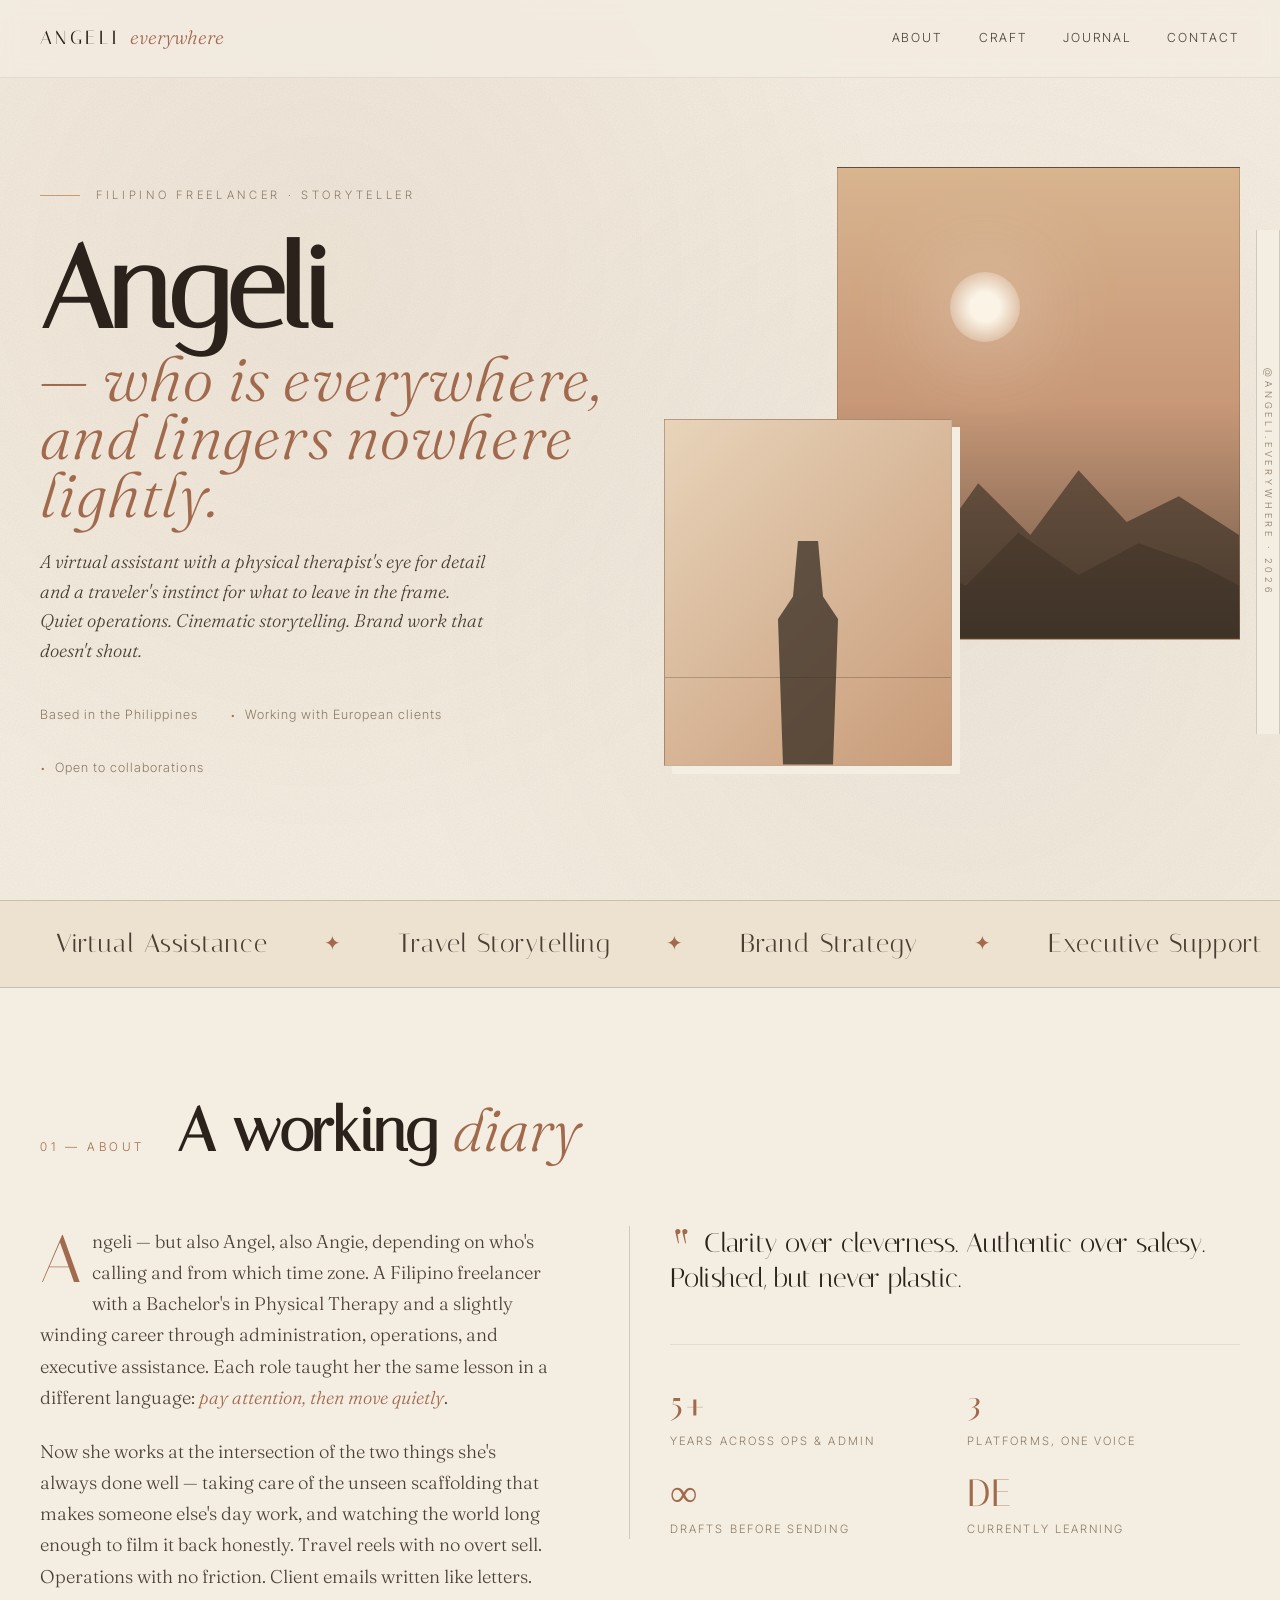
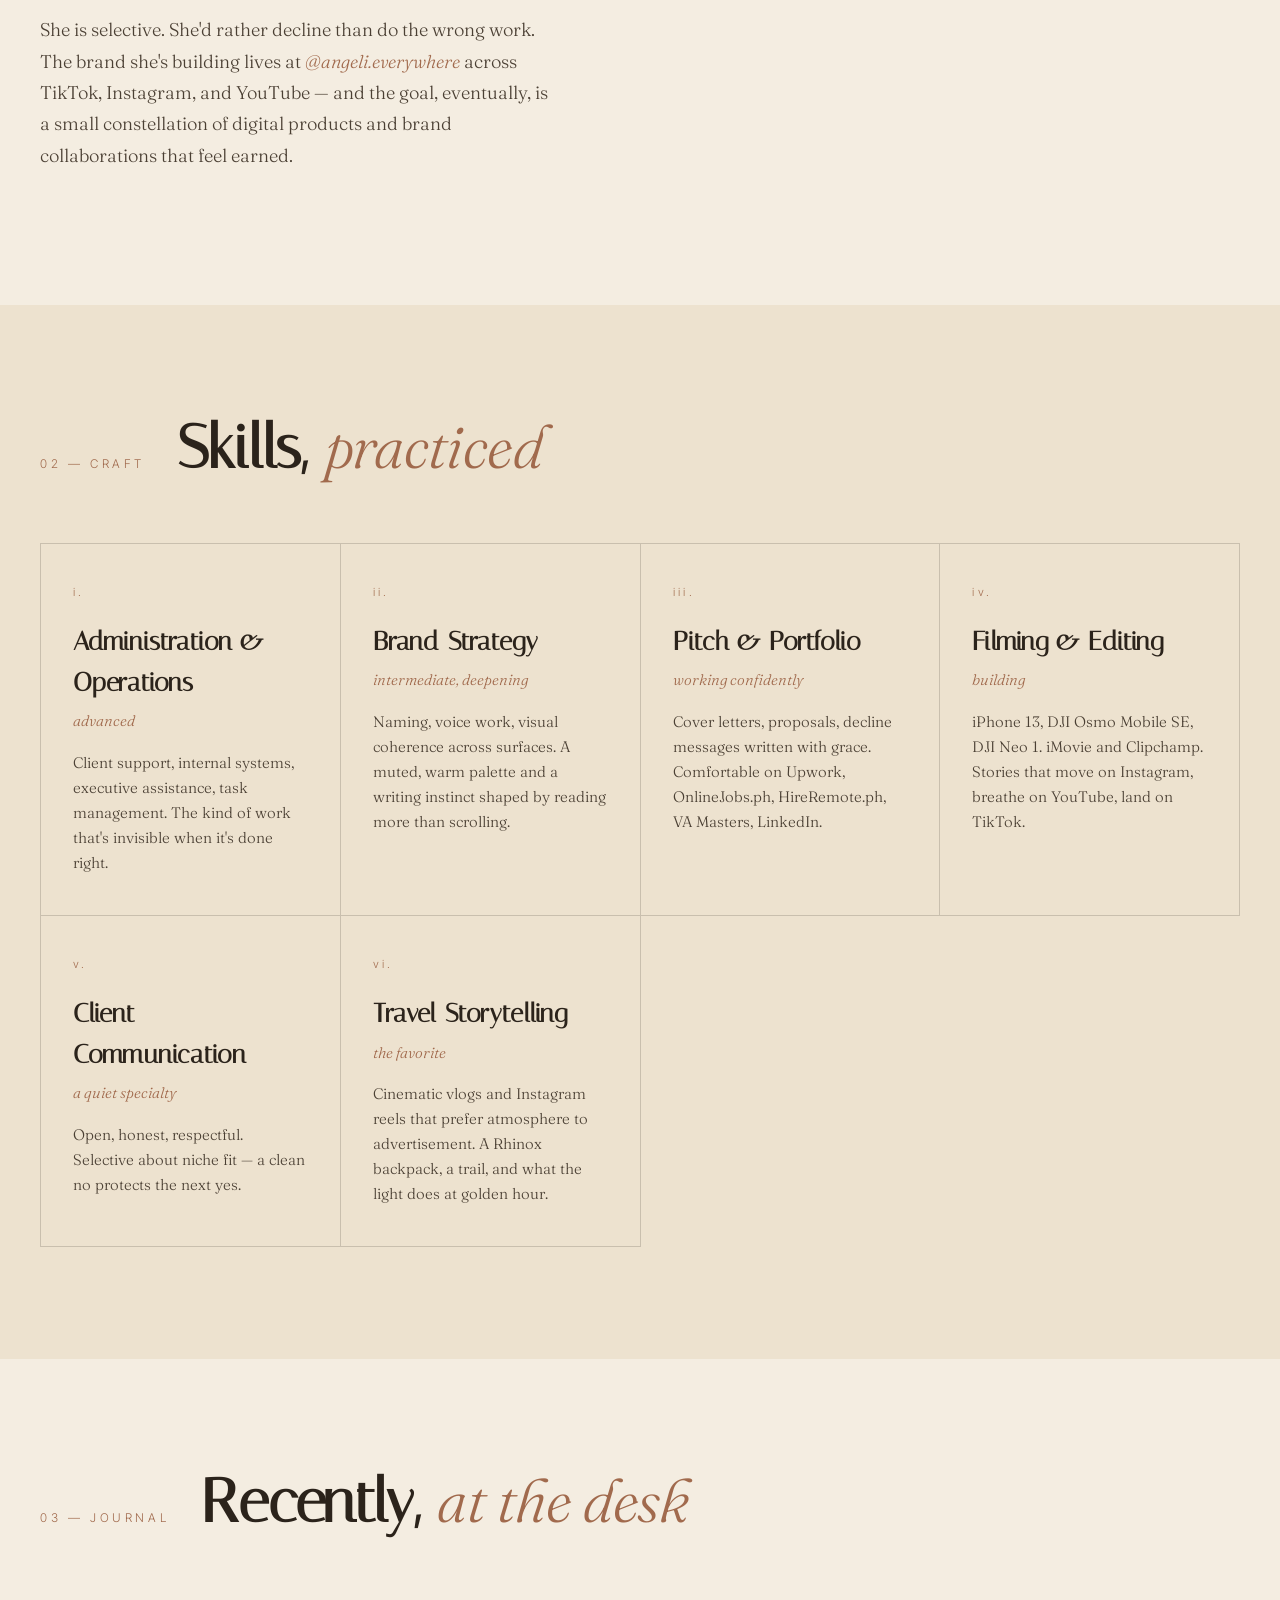
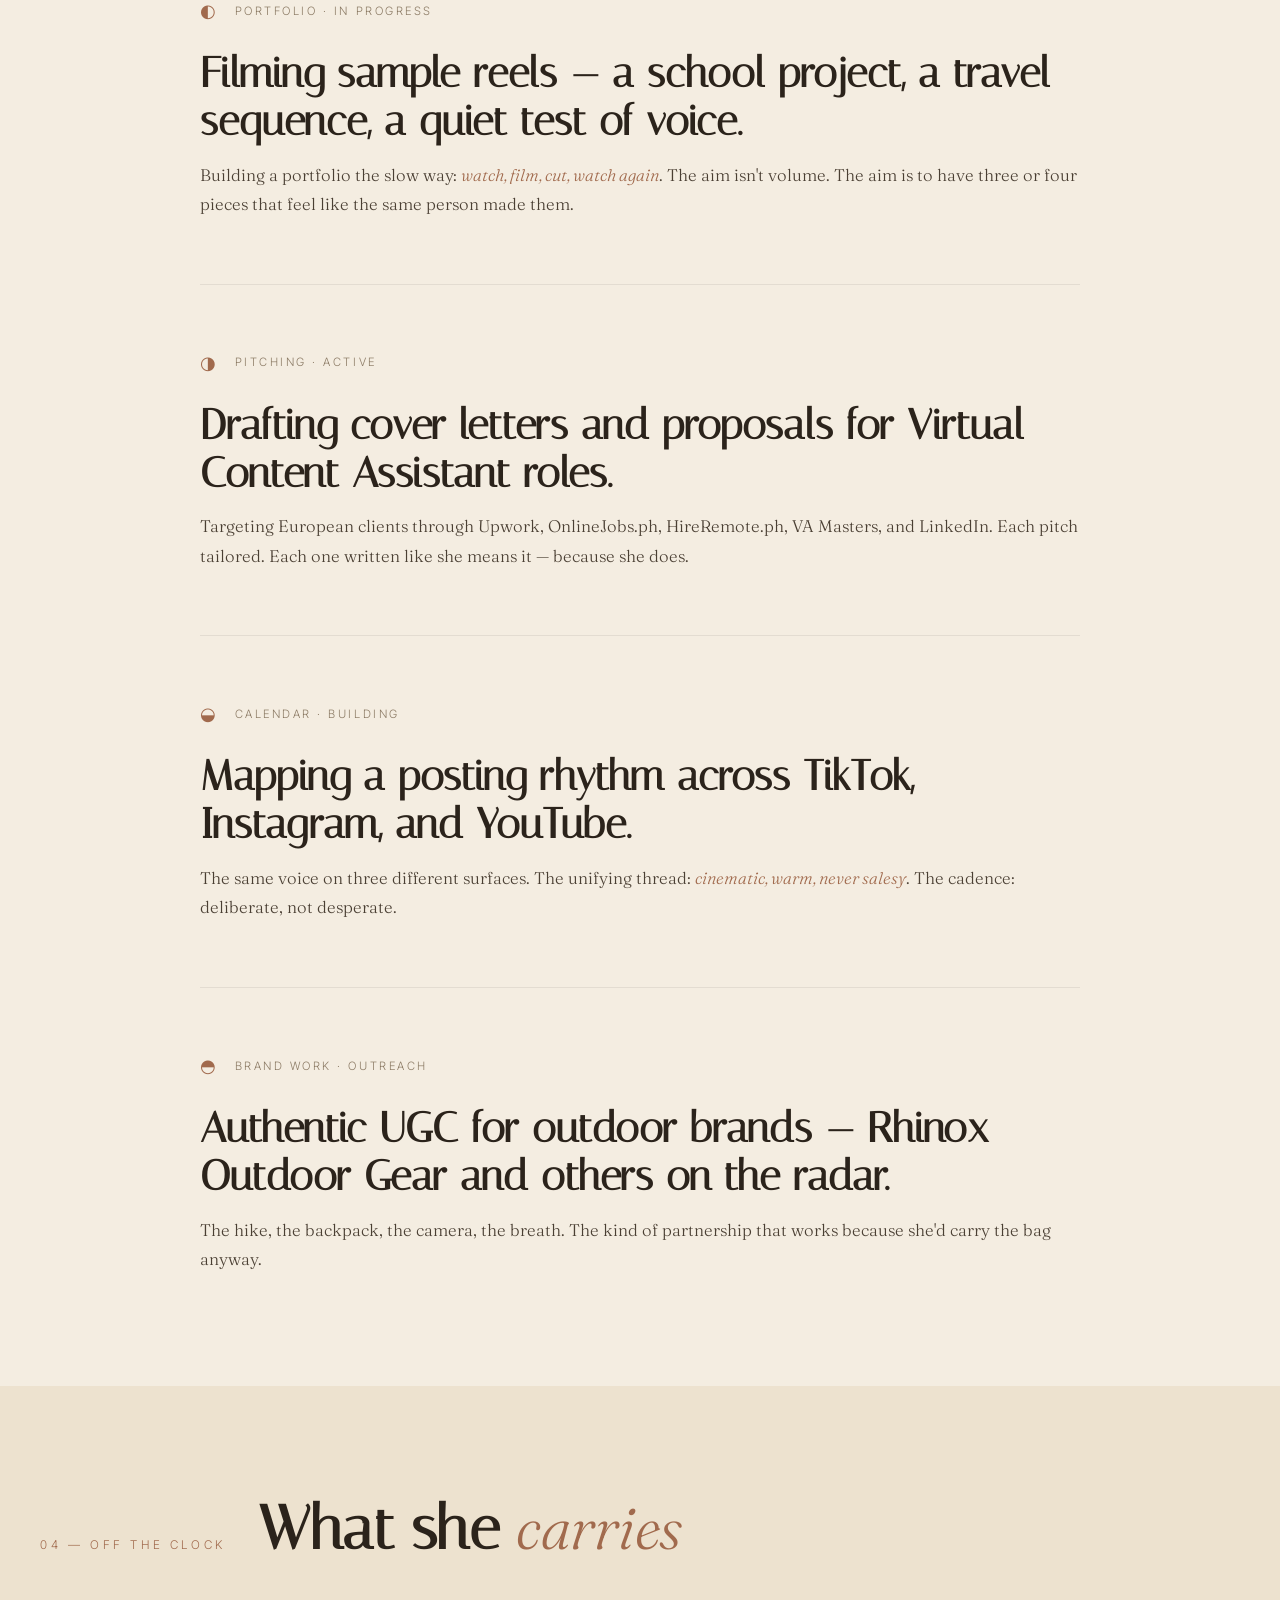
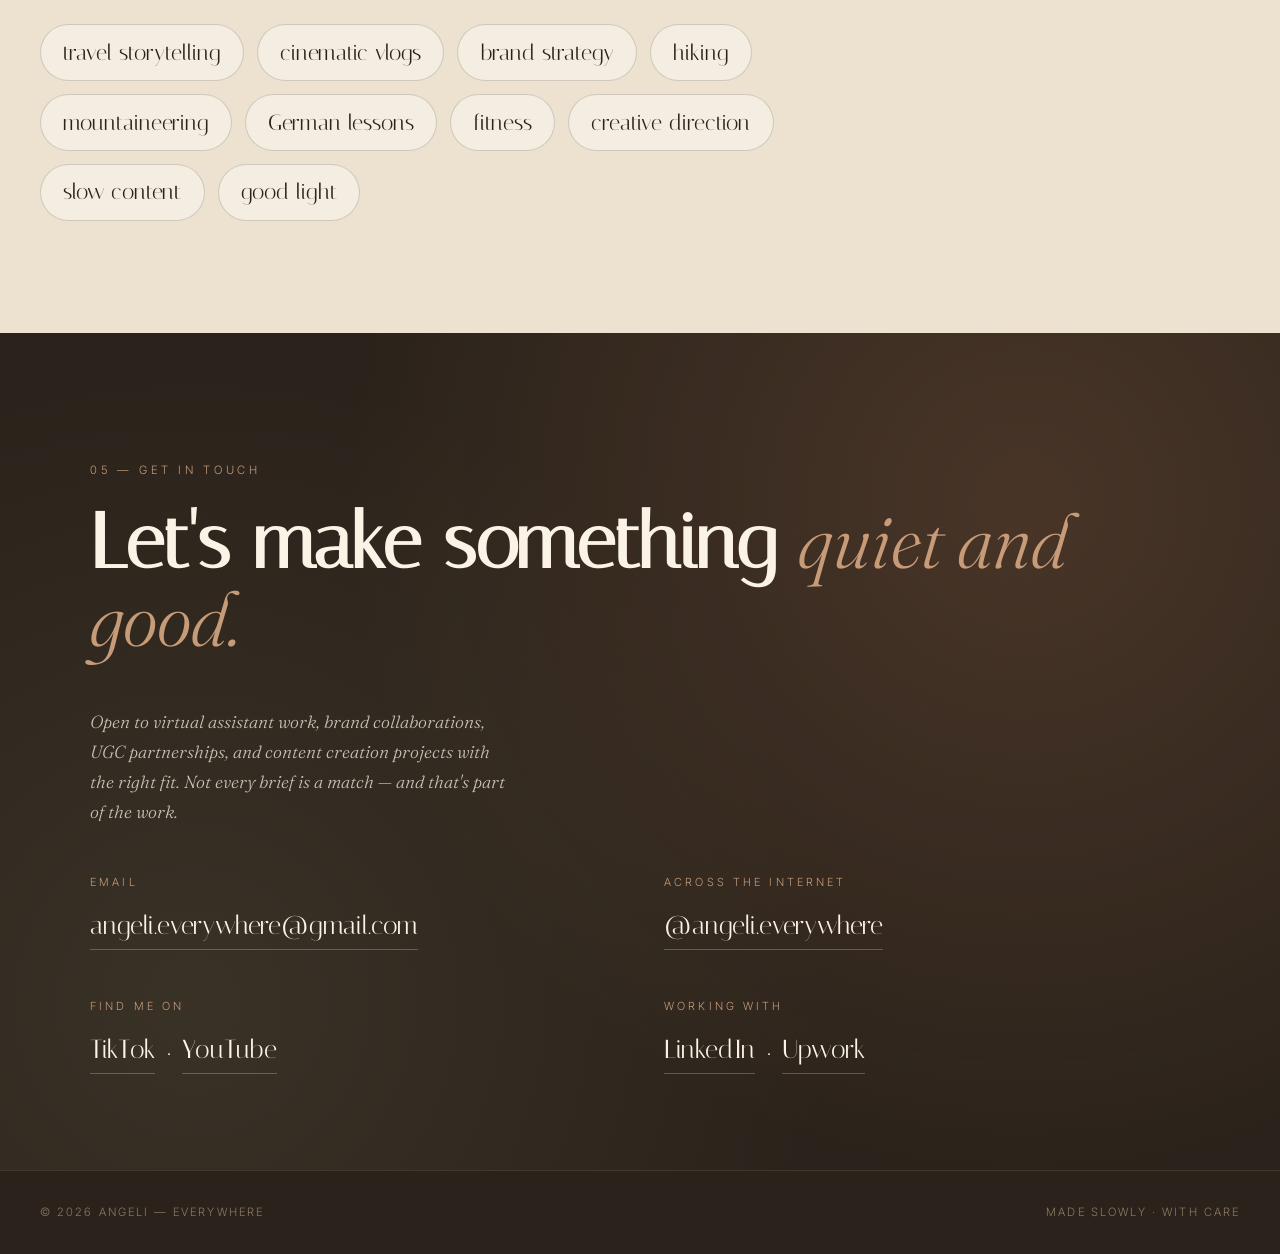
==== index.html @ 873335b6 "Initial site — angeli.everywhere" ====
<!DOCTYPE html>
<html lang="en">
<head>
<meta charset="UTF-8" />
<meta name="viewport" content="width=device-width, initial-scale=1.0" />
<title>Angeli — everywhere</title>
<meta name="description" content="Angeli (Angel / Angie) — Filipino freelancer, virtual assistant, and travel storyteller. Cinematic content, polished operations, quiet creative direction." />

<link rel="preconnect" href="https://fonts.googleapis.com">
<link rel="preconnect" href="https://fonts.gstatic.com" crossorigin>
<link href="https://fonts.googleapis.com/css2?family=Fraunces:ital,opsz,wght@0,9..144,300;0,9..144,400;0,9..144,500;0,9..144,600;1,9..144,300;1,9..144,400&family=Inter+Tight:wght@300;400;500&family=Italiana&display=swap" rel="stylesheet">

<style>
  :root {
    --paper: #f4ede1;
    --paper-warm: #ede2cf;
    --ink: #2b231b;
    --ink-soft: #4a3f33;
    --muted: #8b7a64;
    --clay: #c89b78;
    --terracotta: #a16a4d;
    --sage: #8a8568;
    --cream: #faf3e6;
    --line: rgba(43, 35, 27, 0.18);
    --line-soft: rgba(43, 35, 27, 0.08);

    --serif: 'Fraunces', 'Times New Roman', serif;
    --display: 'Italiana', 'Fraunces', serif;
    --sans: 'Inter Tight', -apple-system, sans-serif;
  }

  * { box-sizing: border-box; margin: 0; padding: 0; }
  html { scroll-behavior: smooth; }

  body {
    background: var(--paper);
    color: var(--ink);
    font-family: var(--serif);
    font-weight: 300;
    line-height: 1.6;
    overflow-x: hidden;
    -webkit-font-smoothing: antialiased;
  }

  body::before {
    content: "";
    position: fixed;
    inset: 0;
    pointer-events: none;
    z-index: 1;
    background-image:
      radial-gradient(circle at 25% 30%, rgba(161, 106, 77, 0.06) 0%, transparent 50%),
      radial-gradient(circle at 75% 70%, rgba(138, 133, 104, 0.05) 0%, transparent 50%);
  }

  body::after {
    content: "";
    position: fixed;
    inset: 0;
    pointer-events: none;
    z-index: 2;
    opacity: 0.35;
    background-image: url("data:image/svg+xml;utf8,<svg xmlns='http://www.w3.org/2000/svg' width='200' height='200'><filter id='n'><feTurbulence type='fractalNoise' baseFrequency='0.85' numOctaves='2' stitchTiles='stitch'/><feColorMatrix values='0 0 0 0 0.17 0 0 0 0 0.14 0 0 0 0 0.10 0 0 0 0.18 0'/></filter><rect width='100%' height='100%' filter='url(%23n)'/></svg>");
    mix-blend-mode: multiply;
  }

  /* ============ NAV ============ */
  nav {
    position: fixed;
    top: 0; left: 0; right: 0;
    padding: 1.4rem 2.5rem;
    display: flex;
    justify-content: space-between;
    align-items: center;
    z-index: 100;
    backdrop-filter: blur(8px);
    background: rgba(244, 237, 225, 0.7);
    border-bottom: 1px solid var(--line-soft);
  }

  .nav-mark {
    font-family: var(--display);
    font-size: 1.2rem;
    letter-spacing: 0.18em;
    text-transform: uppercase;
    color: var(--ink);
  }

  .nav-mark span { color: var(--terracotta); font-style: italic; font-family: var(--serif); text-transform: lowercase; letter-spacing: 0; }

  .nav-links {
    display: flex;
    gap: 2.2rem;
    list-style: none;
    font-family: var(--sans);
    font-size: 0.78rem;
    letter-spacing: 0.16em;
    text-transform: uppercase;
  }

  .nav-links a {
    color: var(--ink-soft);
    text-decoration: none;
    position: relative;
    transition: color 0.3s;
  }

  .nav-links a::after {
    content: "";
    position: absolute;
    left: 0; bottom: -4px;
    width: 0; height: 1px;
    background: var(--terracotta);
    transition: width 0.4s ease;
  }

  .nav-links a:hover { color: var(--terracotta); }
  .nav-links a:hover::after { width: 100%; }

  @media (max-width: 720px) {
    nav { padding: 1rem 1.25rem; }
    .nav-links { gap: 1.1rem; font-size: 0.65rem; }
  }

  /* ============ HERO ============ */
  .hero {
    min-height: 100vh;
    padding: 8rem 2.5rem 4rem;
    display: grid;
    grid-template-columns: 1fr 1fr;
    align-items: center;
    gap: 3rem;
    position: relative;
    z-index: 3;
  }

  .hero-eyebrow {
    font-family: var(--sans);
    font-size: 0.72rem;
    letter-spacing: 0.32em;
    text-transform: uppercase;
    color: var(--muted);
    margin-bottom: 2rem;
    display: flex;
    align-items: center;
    gap: 1rem;
  }

  .hero-eyebrow::before {
    content: "";
    width: 40px; height: 1px;
    background: var(--clay);
  }

  .hero-title {
    font-family: var(--display);
    font-size: clamp(3.5rem, 9vw, 7.5rem);
    line-height: 0.92;
    color: var(--ink);
    letter-spacing: -0.01em;
    margin-bottom: 1.5rem;
  }

  .hero-title em {
    font-family: var(--serif);
    font-style: italic;
    font-weight: 300;
    color: var(--terracotta);
    font-size: 0.55em;
    display: block;
    letter-spacing: 0.02em;
    margin-top: 0.4rem;
  }

  .hero-lead {
    font-family: var(--serif);
    font-size: 1.15rem;
    font-style: italic;
    font-weight: 300;
    color: var(--ink-soft);
    max-width: 38ch;
    line-height: 1.6;
    margin-bottom: 2.5rem;
  }

  .hero-meta {
    display: flex;
    gap: 2rem;
    flex-wrap: wrap;
    font-family: var(--sans);
    font-size: 0.8rem;
    letter-spacing: 0.08em;
    color: var(--muted);
  }

  .hero-meta div { display: flex; align-items: center; gap: 0.5rem; }
  .hero-meta div::before {
    content: "·";
    color: var(--terracotta);
    font-size: 1.4rem;
    line-height: 0;
  }
  .hero-meta div:first-child::before { display: none; }

  /* hero visual — composed frame */
  .hero-visual {
    position: relative;
    height: 70vh;
    min-height: 480px;
  }

  .frame {
    position: absolute;
    border: 1px solid var(--line);
    overflow: hidden;
  }

  .frame-1 {
    top: 0; right: 0;
    width: 70%; height: 75%;
    background:
      linear-gradient(180deg, #d8b48f 0%, #c89878 50%, #6b5544 100%);
  }

  .frame-1 .sun {
    position: absolute;
    top: 22%; left: 28%;
    width: 70px; height: 70px;
    border-radius: 50%;
    background: radial-gradient(circle, var(--cream) 30%, rgba(250,243,230,0.4) 70%, transparent 100%);
    box-shadow: 0 0 100px rgba(250, 243, 230, 0.7);
  }

  .frame-1 .ridge {
    position: absolute;
    bottom: 0; left: 0; right: 0;
    height: 55%;
    background: rgba(43, 35, 27, 0.55);
    clip-path: polygon(0 100%, 0 70%, 12% 55%, 22% 68%, 35% 40%, 48% 60%, 60% 35%, 72% 55%, 85% 45%, 100% 60%, 100% 100%);
  }

  .frame-1 .ridge-back {
    position: absolute;
    bottom: 0; left: 0; right: 0;
    height: 45%;
    background: rgba(43, 35, 27, 0.3);
    clip-path: polygon(0 100%, 0 80%, 18% 65%, 32% 75%, 45% 50%, 60% 70%, 75% 55%, 90% 65%, 100% 75%, 100% 100%);
  }

  .frame-2 {
    bottom: 5%; left: 0;
    width: 50%; height: 55%;
    background:
      linear-gradient(135deg, #e8d4ba 0%, #c89b78 100%);
    box-shadow: 8px 8px 0 var(--paper);
    z-index: 2;
  }

  .frame-2 .figure {
    position: absolute;
    bottom: 0; left: 50%;
    transform: translateX(-50%);
    width: 35%; height: 65%;
    background: rgba(43, 35, 27, 0.7);
    clip-path: polygon(40% 0, 60% 0, 65% 25%, 80% 35%, 75% 100%, 25% 100%, 20% 35%, 35% 25%);
  }

  .frame-2 .horizon {
    position: absolute;
    bottom: 25%; left: 0; right: 0;
    height: 1px;
    background: rgba(43, 35, 27, 0.25);
  }

  .film-strip {
    position: absolute;
    right: -40px;
    top: 10%;
    bottom: 10%;
    width: 24px;
    border-left: 1px solid var(--line);
    border-right: 1px solid var(--line);
    background:
      var(--paper),
      repeating-linear-gradient(
        0deg,
        transparent 0,
        transparent 8px,
        var(--line) 8px,
        var(--line) 9px
      );
    background-color: var(--paper);
    writing-mode: vertical-rl;
    font-family: var(--sans);
    font-size: 0.6rem;
    letter-spacing: 0.4em;
    text-transform: uppercase;
    color: var(--muted);
    padding: 0.5rem 0;
    text-align: center;
    z-index: 3;
    display: flex;
    align-items: center;
    justify-content: center;
  }

  @media (max-width: 900px) {
    .hero { grid-template-columns: 1fr; padding: 6rem 1.25rem 3rem; }
    .hero-visual { height: 50vh; min-height: 360px; margin-top: 2rem; }
    .film-strip { display: none; }
  }

  /* ============ MARQUEE ============ */
  .marquee {
    border-top: 1px solid var(--line);
    border-bottom: 1px solid var(--line);
    padding: 1.4rem 0;
    overflow: hidden;
    background: var(--paper-warm);
    position: relative;
    z-index: 3;
  }

  .marquee-track {
    display: flex;
    gap: 3.5rem;
    white-space: nowrap;
    animation: scroll 50s linear infinite;
    font-family: var(--display);
    font-size: 1.6rem;
    letter-spacing: 0.04em;
    color: var(--ink-soft);
    padding-left: 3.5rem;
  }

  .marquee-track span { display: flex; align-items: center; gap: 3.5rem; }
  .marquee-track span::after {
    content: "✦";
    color: var(--terracotta);
    font-size: 0.8em;
  }

  @keyframes scroll {
    from { transform: translateX(0); }
    to { transform: translateX(-50%); }
  }

  /* ============ SECTIONS ============ */
  section {
    padding: 7rem 2.5rem;
    position: relative;
    z-index: 3;
  }

  .section-header {
    display: flex;
    align-items: baseline;
    gap: 2rem;
    margin-bottom: 4rem;
    flex-wrap: wrap;
  }

  .section-num {
    font-family: var(--sans);
    font-size: 0.75rem;
    letter-spacing: 0.3em;
    color: var(--terracotta);
    text-transform: uppercase;
  }

  .section-title {
    font-family: var(--display);
    font-size: clamp(2.2rem, 5vw, 3.8rem);
    color: var(--ink);
    letter-spacing: -0.005em;
    line-height: 1;
  }

  .section-title em { font-family: var(--serif); font-style: italic; font-weight: 300; color: var(--terracotta); }

  /* ============ ABOUT ============ */
  .about-grid {
    display: grid;
    grid-template-columns: 1fr 1.2fr;
    gap: 5rem;
    align-items: start;
    max-width: 1300px;
    margin: 0 auto;
  }

  .about-prose p {
    font-size: 1.15rem;
    color: var(--ink-soft);
    margin-bottom: 1.4rem;
    line-height: 1.7;
  }

  .about-prose p:first-child::first-letter {
    font-family: var(--display);
    font-size: 4.2rem;
    float: left;
    line-height: 0.9;
    padding: 0.3rem 0.6rem 0 0;
    color: var(--terracotta);
  }

  .about-prose em {
    color: var(--terracotta);
    font-style: italic;
  }

  .about-side {
    border-left: 1px solid var(--line);
    padding-left: 2.5rem;
  }

  .pull-quote {
    font-family: var(--display);
    font-size: 1.7rem;
    line-height: 1.3;
    color: var(--ink);
    margin-bottom: 2rem;
  }

  .pull-quote::before {
    content: "“";
    font-family: var(--display);
    font-size: 4rem;
    color: var(--terracotta);
    line-height: 0;
    vertical-align: -0.4em;
    margin-right: 0.2rem;
  }

  .stat-row {
    display: grid;
    grid-template-columns: 1fr 1fr;
    gap: 1.5rem;
    margin-top: 3rem;
    padding-top: 2.5rem;
    border-top: 1px solid var(--line-soft);
  }

  .stat-num {
    font-family: var(--display);
    font-size: 2.4rem;
    color: var(--terracotta);
    line-height: 1;
  }

  .stat-label {
    font-family: var(--sans);
    font-size: 0.72rem;
    letter-spacing: 0.18em;
    text-transform: uppercase;
    color: var(--muted);
    margin-top: 0.5rem;
  }

  @media (max-width: 900px) {
    section { padding: 4.5rem 1.25rem; }
    .about-grid { grid-template-columns: 1fr; gap: 3rem; }
    .about-side { border-left: 0; padding-left: 0; border-top: 1px solid var(--line); padding-top: 2.5rem; }
  }

  /* ============ SKILLS ============ */
  #craft { background: var(--paper-warm); }

  .skills-grid {
    display: grid;
    grid-template-columns: repeat(auto-fit, minmax(280px, 1fr));
    gap: 0;
    max-width: 1300px;
    margin: 0 auto;
    border-top: 1px solid var(--line);
    border-left: 1px solid var(--line);
  }

  .skill-card {
    border-right: 1px solid var(--line);
    border-bottom: 1px solid var(--line);
    padding: 2.5rem 2rem;
    transition: background 0.4s ease;
    position: relative;
  }

  .skill-card:hover { background: var(--paper); }

  .skill-num {
    font-family: var(--sans);
    font-size: 0.7rem;
    letter-spacing: 0.3em;
    color: var(--terracotta);
    margin-bottom: 1.2rem;
  }

  .skill-name {
    font-family: var(--display);
    font-size: 1.6rem;
    color: var(--ink);
    margin-bottom: 0.4rem;
    letter-spacing: 0.005em;
  }

  .skill-level {
    font-family: var(--serif);
    font-style: italic;
    font-size: 0.95rem;
    color: var(--terracotta);
    margin-bottom: 1rem;
  }

  .skill-desc {
    font-family: var(--serif);
    font-size: 0.95rem;
    color: var(--ink-soft);
    line-height: 1.65;
  }

  /* ============ JOURNAL ============ */
  .journal-entry {
    max-width: 880px;
    margin: 0 auto 4rem;
    padding-bottom: 4rem;
    border-bottom: 1px solid var(--line-soft);
  }

  .journal-entry:last-child { border-bottom: none; padding-bottom: 0; margin-bottom: 0; }

  .journal-meta {
    display: flex;
    align-items: center;
    gap: 1rem;
    margin-bottom: 1.5rem;
    font-family: var(--sans);
    font-size: 0.72rem;
    letter-spacing: 0.22em;
    text-transform: uppercase;
    color: var(--muted);
  }

  .journal-meta span { color: var(--terracotta); font-size: 1.1rem; }

  .journal-title {
    font-family: var(--display);
    font-size: clamp(1.8rem, 3.5vw, 2.6rem);
    color: var(--ink);
    margin-bottom: 1rem;
    line-height: 1.15;
  }

  .journal-body {
    font-size: 1.05rem;
    color: var(--ink-soft);
    line-height: 1.75;
    font-family: var(--serif);
  }

  .journal-body em { color: var(--terracotta); font-style: italic; }

  /* ============ INTERESTS ============ */
  #interests { background: var(--paper-warm); }

  .interests-row {
    display: flex;
    flex-wrap: wrap;
    gap: 0.8rem;
    max-width: 900px;
  }

  .tag {
    font-family: var(--display);
    font-size: 1.4rem;
    padding: 0.6rem 1.4rem;
    border: 1px solid var(--line);
    border-radius: 999px;
    background: var(--paper);
    color: var(--ink);
    transition: all 0.3s ease;
    cursor: default;
  }

  .tag:hover {
    background: var(--terracotta);
    color: var(--cream);
    border-color: var(--terracotta);
    transform: translateY(-2px);
  }

  /* ============ CONTACT ============ */
  #contact {
    background: var(--ink);
    color: var(--cream);
    padding-top: 8rem;
    padding-bottom: 6rem;
    position: relative;
  }

  #contact::before {
    content: "";
    position: absolute;
    inset: 0;
    background:
      radial-gradient(circle at 80% 20%, rgba(161, 106, 77, 0.25) 0%, transparent 55%),
      radial-gradient(circle at 15% 80%, rgba(138, 133, 104, 0.15) 0%, transparent 50%);
    pointer-events: none;
  }

  .contact-inner {
    max-width: 1100px;
    margin: 0 auto;
    position: relative;
    z-index: 2;
  }

  .contact-eyebrow {
    font-family: var(--sans);
    font-size: 0.72rem;
    letter-spacing: 0.32em;
    text-transform: uppercase;
    color: var(--clay);
    margin-bottom: 1.5rem;
  }

  .contact-headline {
    font-family: var(--display);
    font-size: clamp(2.5rem, 6vw, 5rem);
    line-height: 1;
    color: var(--cream);
    margin-bottom: 3rem;
  }

  .contact-headline em {
    font-family: var(--serif);
    font-style: italic;
    font-weight: 300;
    color: var(--clay);
  }

  .contact-grid {
    display: grid;
    grid-template-columns: 1fr 1fr;
    gap: 3rem;
    margin-top: 3rem;
  }

  .contact-block-label {
    font-family: var(--sans);
    font-size: 0.7rem;
    letter-spacing: 0.28em;
    text-transform: uppercase;
    color: var(--clay);
    margin-bottom: 0.8rem;
  }

  .contact-link {
    font-family: var(--display);
    font-size: 1.6rem;
    color: var(--cream);
    text-decoration: none;
    border-bottom: 1px solid rgba(250, 243, 230, 0.25);
    padding-bottom: 0.2rem;
    transition: all 0.3s;
    display: inline-block;
  }

  .contact-link:hover {
    color: var(--clay);
    border-color: var(--clay);
  }

  .contact-prose {
    font-family: var(--serif);
    font-style: italic;
    color: rgba(250, 243, 230, 0.75);
    font-size: 1.1rem;
    line-height: 1.7;
    max-width: 38ch;
  }

  @media (max-width: 720px) {
    .contact-grid { grid-template-columns: 1fr; gap: 2rem; }
  }

  /* ============ FOOTER ============ */
  footer {
    background: var(--ink);
    color: var(--muted);
    padding: 2rem 2.5rem;
    border-top: 1px solid rgba(250, 243, 230, 0.1);
    font-family: var(--sans);
    font-size: 0.72rem;
    letter-spacing: 0.18em;
    text-transform: uppercase;
    display: flex;
    justify-content: space-between;
    flex-wrap: wrap;
    gap: 1rem;
    position: relative;
    z-index: 3;
  }

  /* ============ REVEAL ============ */
  .reveal { opacity: 0; transform: translateY(24px); transition: opacity 1s ease, transform 1s ease; }
  .reveal.is-visible { opacity: 1; transform: translateY(0); }

  /* hero entrance */
  .hero-eyebrow, .hero-title, .hero-lead, .hero-meta { opacity: 0; animation: rise 1.2s cubic-bezier(0.2, 0.8, 0.2, 1) forwards; }
  .hero-eyebrow { animation-delay: 0.1s; }
  .hero-title { animation-delay: 0.3s; }
  .hero-lead { animation-delay: 0.55s; }
  .hero-meta { animation-delay: 0.75s; }

  .hero-visual .frame { opacity: 0; animation: rise 1.4s cubic-bezier(0.2, 0.8, 0.2, 1) forwards; }
  .frame-1 { animation-delay: 0.5s; }
  .frame-2 { animation-delay: 0.7s; }
  .film-strip { opacity: 0; animation: rise 1.4s cubic-bezier(0.2, 0.8, 0.2, 1) forwards; animation-delay: 0.9s; }

  @keyframes rise {
    from { opacity: 0; transform: translateY(20px); }
    to { opacity: 1; transform: translateY(0); }
  }
</style>
</head>

<body>

<nav>
  <div class="nav-mark">Angeli <span>everywhere</span></div>
  <ul class="nav-links">
    <li><a href="#about">About</a></li>
    <li><a href="#craft">Craft</a></li>
    <li><a href="#journal">Journal</a></li>
    <li><a href="#contact">Contact</a></li>
  </ul>
</nav>

<header class="hero">
  <div class="hero-text">
    <div class="hero-eyebrow">Filipino freelancer · Storyteller</div>
    <h1 class="hero-title">
      Angeli
      <em>— who is everywhere, and lingers nowhere lightly.</em>
    </h1>
    <p class="hero-lead">
      A virtual assistant with a physical therapist's eye for detail and a traveler's instinct for what to leave in the frame. Quiet operations. Cinematic storytelling. Brand work that doesn't shout.
    </p>
    <div class="hero-meta">
      <div>Based in the Philippines</div>
      <div>Working with European clients</div>
      <div>Open to collaborations</div>
    </div>
  </div>

  <div class="hero-visual">
    <div class="frame frame-1">
      <div class="sun"></div>
      <div class="ridge-back"></div>
      <div class="ridge"></div>
    </div>
    <div class="frame frame-2">
      <div class="horizon"></div>
      <div class="figure"></div>
    </div>
    <div class="film-strip">@angeli.everywhere · 2026</div>
  </div>
</header>

<div class="marquee">
  <div class="marquee-track">
    <span>Virtual Assistance</span>
    <span>Travel Storytelling</span>
    <span>Brand Strategy</span>
    <span>Executive Support</span>
    <span>Cinematic Content</span>
    <span>UGC &amp; Creator Work</span>
    <span>Virtual Assistance</span>
    <span>Travel Storytelling</span>
    <span>Brand Strategy</span>
    <span>Executive Support</span>
    <span>Cinematic Content</span>
    <span>UGC &amp; Creator Work</span>
  </div>
</div>

<section id="about">
  <div class="section-header reveal">
    <span class="section-num">01 — About</span>
    <h2 class="section-title">A working <em>diary</em></h2>
  </div>

  <div class="about-grid">
    <div class="about-prose reveal">
      <p>
        Angeli — but also Angel, also Angie, depending on who's calling and from which time zone. A Filipino freelancer with a Bachelor's in Physical Therapy and a slightly winding career through administration, operations, and executive assistance. Each role taught her the same lesson in a different language: <em>pay attention, then move quietly</em>.
      </p>
      <p>
        Now she works at the intersection of the two things she's always done well — taking care of the unseen scaffolding that makes someone else's day work, and watching the world long enough to film it back honestly. Travel reels with no overt sell. Operations with no friction. Client emails written like letters.
      </p>
      <p>
        She is selective. She'd rather decline than do the wrong work. The brand she's building lives at <em>@angeli.everywhere</em> across TikTok, Instagram, and YouTube — and the goal, eventually, is a small constellation of digital products and brand collaborations that feel earned.
      </p>
    </div>

    <aside class="about-side reveal">
      <p class="pull-quote">
        Clarity over cleverness. Authentic over salesy. Polished, but never plastic.
      </p>

      <div class="stat-row">
        <div>
          <div class="stat-num">5+</div>
          <div class="stat-label">Years across ops &amp; admin</div>
        </div>
        <div>
          <div class="stat-num">3</div>
          <div class="stat-label">Platforms, one voice</div>
        </div>
        <div>
          <div class="stat-num">∞</div>
          <div class="stat-label">Drafts before sending</div>
        </div>
        <div>
          <div class="stat-num">DE</div>
          <div class="stat-label">Currently learning</div>
        </div>
      </div>
    </aside>
  </div>
</section>

<section id="craft">
  <div class="section-header reveal">
    <span class="section-num">02 — Craft</span>
    <h2 class="section-title">Skills, <em>practiced</em></h2>
  </div>

  <div class="skills-grid">
    <div class="skill-card reveal">
      <div class="skill-num">i.</div>
      <h3 class="skill-name">Administration &amp; Operations</h3>
      <p class="skill-level">advanced</p>
      <p class="skill-desc">Client support, internal systems, executive assistance, task management. The kind of work that's invisible when it's done right.</p>
    </div>

    <div class="skill-card reveal">
      <div class="skill-num">ii.</div>
      <h3 class="skill-name">Brand Strategy</h3>
      <p class="skill-level">intermediate, deepening</p>
      <p class="skill-desc">Naming, voice work, visual coherence across surfaces. A muted, warm palette and a writing instinct shaped by reading more than scrolling.</p>
    </div>

    <div class="skill-card reveal">
      <div class="skill-num">iii.</div>
      <h3 class="skill-name">Pitch &amp; Portfolio</h3>
      <p class="skill-level">working confidently</p>
      <p class="skill-desc">Cover letters, proposals, decline messages written with grace. Comfortable on Upwork, OnlineJobs.ph, HireRemote.ph, VA Masters, LinkedIn.</p>
    </div>

    <div class="skill-card reveal">
      <div class="skill-num">iv.</div>
      <h3 class="skill-name">Filming &amp; Editing</h3>
      <p class="skill-level">building</p>
      <p class="skill-desc">iPhone 13, DJI Osmo Mobile SE, DJI Neo 1. iMovie and Clipchamp. Stories that move on Instagram, breathe on YouTube, land on TikTok.</p>
    </div>

    <div class="skill-card reveal">
      <div class="skill-num">v.</div>
      <h3 class="skill-name">Client Communication</h3>
      <p class="skill-level">a quiet specialty</p>
      <p class="skill-desc">Open, honest, respectful. Selective about niche fit — a clean no protects the next yes.</p>
    </div>

    <div class="skill-card reveal">
      <div class="skill-num">vi.</div>
      <h3 class="skill-name">Travel Storytelling</h3>
      <p class="skill-level">the favorite</p>
      <p class="skill-desc">Cinematic vlogs and Instagram reels that prefer atmosphere to advertisement. A Rhinox backpack, a trail, and what the light does at golden hour.</p>
    </div>
  </div>
</section>

<section id="journal">
  <div class="section-header reveal">
    <span class="section-num">03 — Journal</span>
    <h2 class="section-title">Recently, <em>at the desk</em></h2>
  </div>

  <article class="journal-entry reveal">
    <div class="journal-meta">
      <span>◐</span> Portfolio · In progress
    </div>
    <h3 class="journal-title">Filming sample reels — a school project, a travel sequence, a quiet test of voice.</h3>
    <p class="journal-body">
      Building a portfolio the slow way: <em>watch, film, cut, watch again</em>. The aim isn't volume. The aim is to have three or four pieces that feel like the same person made them.
    </p>
  </article>

  <article class="journal-entry reveal">
    <div class="journal-meta">
      <span>◑</span> Pitching · Active
    </div>
    <h3 class="journal-title">Drafting cover letters and proposals for Virtual Content Assistant roles.</h3>
    <p class="journal-body">
      Targeting European clients through Upwork, OnlineJobs.ph, HireRemote.ph, VA Masters, and LinkedIn. Each pitch tailored. Each one written like she means it — because she does.
    </p>
  </article>

  <article class="journal-entry reveal">
    <div class="journal-meta">
      <span>◒</span> Calendar · Building
    </div>
    <h3 class="journal-title">Mapping a posting rhythm across TikTok, Instagram, and YouTube.</h3>
    <p class="journal-body">
      The same voice on three different surfaces. The unifying thread: <em>cinematic, warm, never salesy</em>. The cadence: deliberate, not desperate.
    </p>
  </article>

  <article class="journal-entry reveal">
    <div class="journal-meta">
      <span>◓</span> Brand work · Outreach
    </div>
    <h3 class="journal-title">Authentic UGC for outdoor brands — Rhinox Outdoor Gear and others on the radar.</h3>
    <p class="journal-body">
      The hike, the backpack, the camera, the breath. The kind of partnership that works because she'd carry the bag anyway.
    </p>
  </article>
</section>

<section id="interests">
  <div class="section-header reveal">
    <span class="section-num">04 — Off the clock</span>
    <h2 class="section-title">What she <em>carries</em></h2>
  </div>
  <div class="interests-row reveal">
    <span class="tag">travel storytelling</span>
    <span class="tag">cinematic vlogs</span>
    <span class="tag">brand strategy</span>
    <span class="tag">hiking</span>
    <span class="tag">mountaineering</span>
    <span class="tag">German lessons</span>
    <span class="tag">fitness</span>
    <span class="tag">creative direction</span>
    <span class="tag">slow content</span>
    <span class="tag">good light</span>
  </div>
</section>

<section id="contact">
  <div class="contact-inner">
    <div class="contact-eyebrow reveal">05 — Get in touch</div>
    <h2 class="contact-headline reveal">
      Let's make something <em>quiet and good.</em>
    </h2>

    <p class="contact-prose reveal">
      Open to virtual assistant work, brand collaborations, UGC partnerships, and content creation projects with the right fit. Not every brief is a match — and that's part of the work.
    </p>

    <div class="contact-grid">
      <div class="reveal">
        <div class="contact-block-label">Email</div>
        <a class="contact-link" href="mailto:angeli.everywhere@gmail.com">angeli.everywhere@gmail.com</a>
      </div>
      <div class="reveal">
        <div class="contact-block-label">Across the internet</div>
        <a class="contact-link" href="https://instagram.com/angeli.everywhere" target="_blank" rel="noopener">@angeli.everywhere</a>
      </div>
      <div class="reveal">
        <div class="contact-block-label">Find me on</div>
        <a class="contact-link" href="https://tiktok.com/@angeli.everywhere" target="_blank" rel="noopener">TikTok</a>
        &nbsp; · &nbsp;
        <a class="contact-link" href="https://youtube.com/@angeli.everywhere" target="_blank" rel="noopener">YouTube</a>
      </div>
      <div class="reveal">
        <div class="contact-block-label">Working with</div>
        <a class="contact-link" href="https://linkedin.com" target="_blank" rel="noopener">LinkedIn</a>
        &nbsp; · &nbsp;
        <a class="contact-link" href="https://upwork.com" target="_blank" rel="noopener">Upwork</a>
      </div>
    </div>
  </div>
</section>

<footer>
  <div>© 2026 Angeli — everywhere</div>
  <div>Made slowly · with care</div>
</footer>

<script>
  const observer = new IntersectionObserver((entries) => {
    entries.forEach((entry) => {
      if (entry.isIntersecting) {
        entry.target.classList.add('is-visible');
        observer.unobserve(entry.target);
      }
    });
  }, { threshold: 0.12 });

  document.querySelectorAll('.reveal').forEach((el) => observer.observe(el));
</script>

</body>
</html>
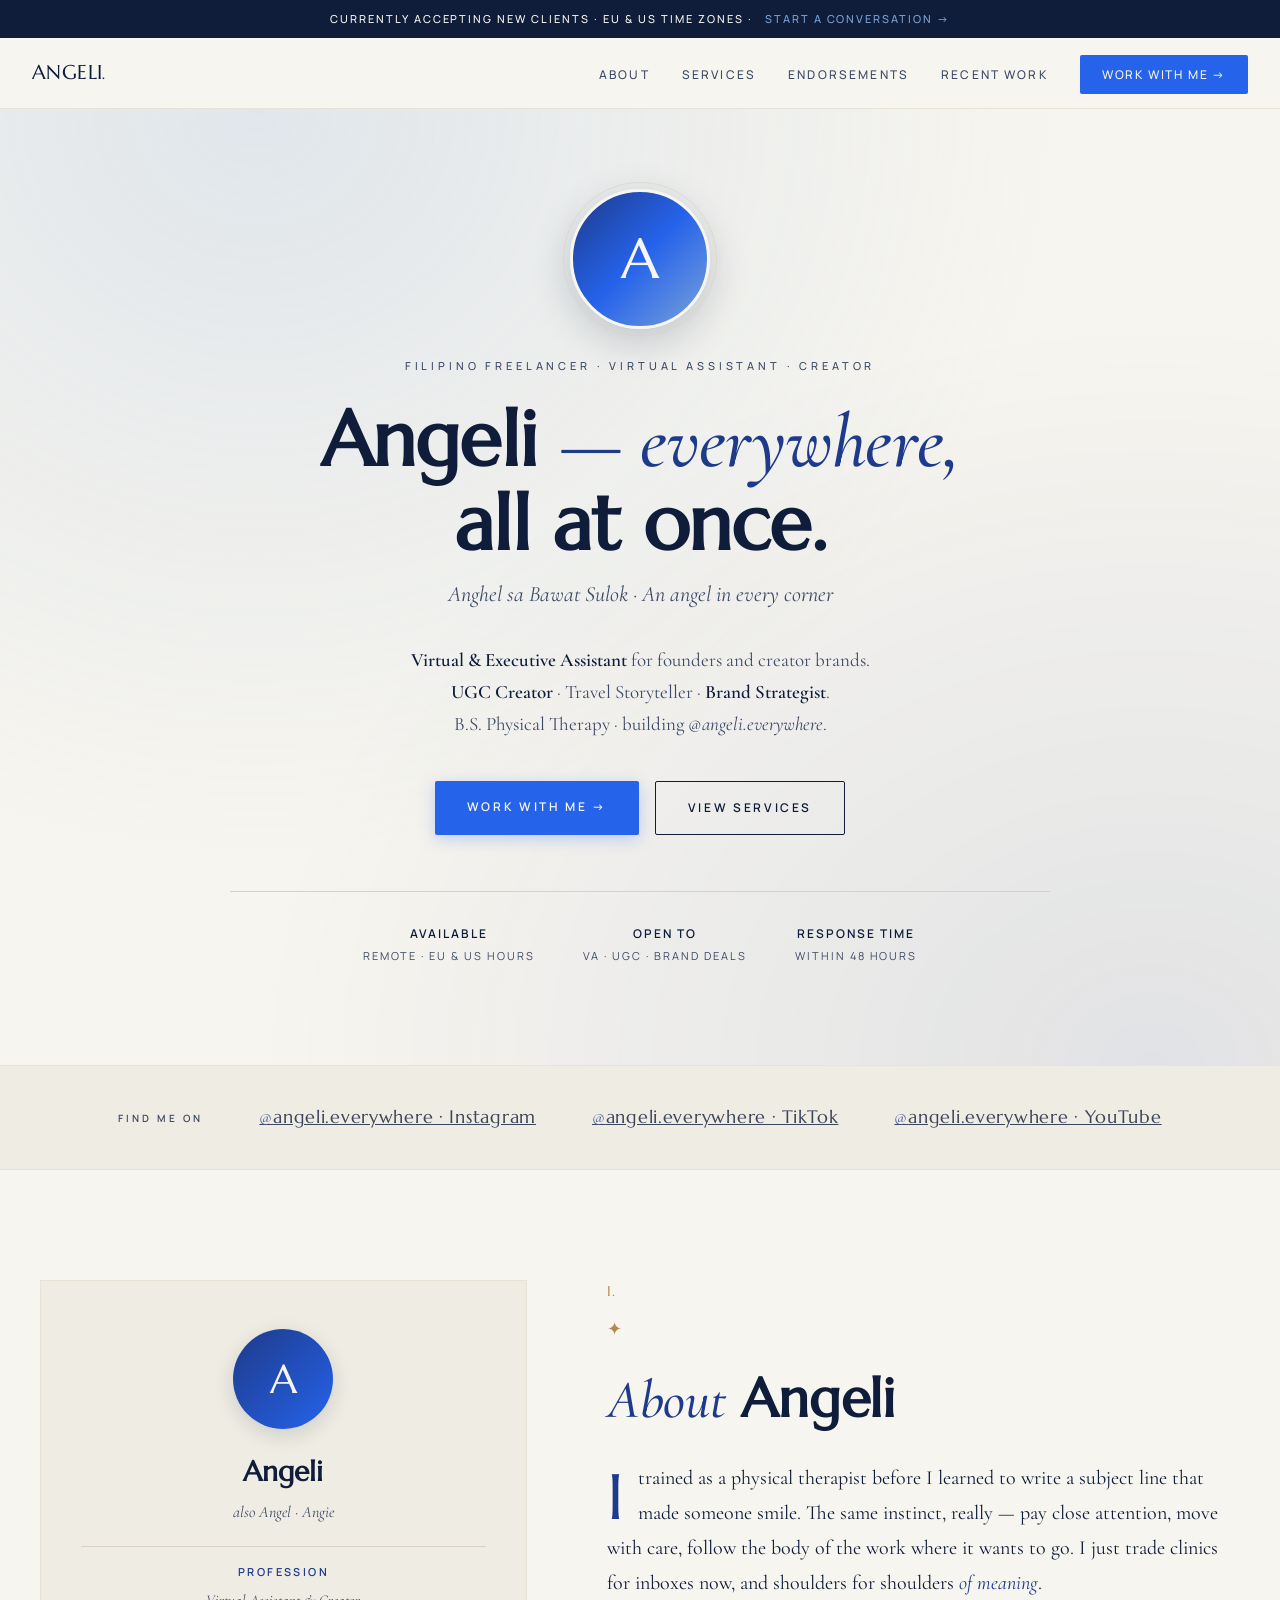
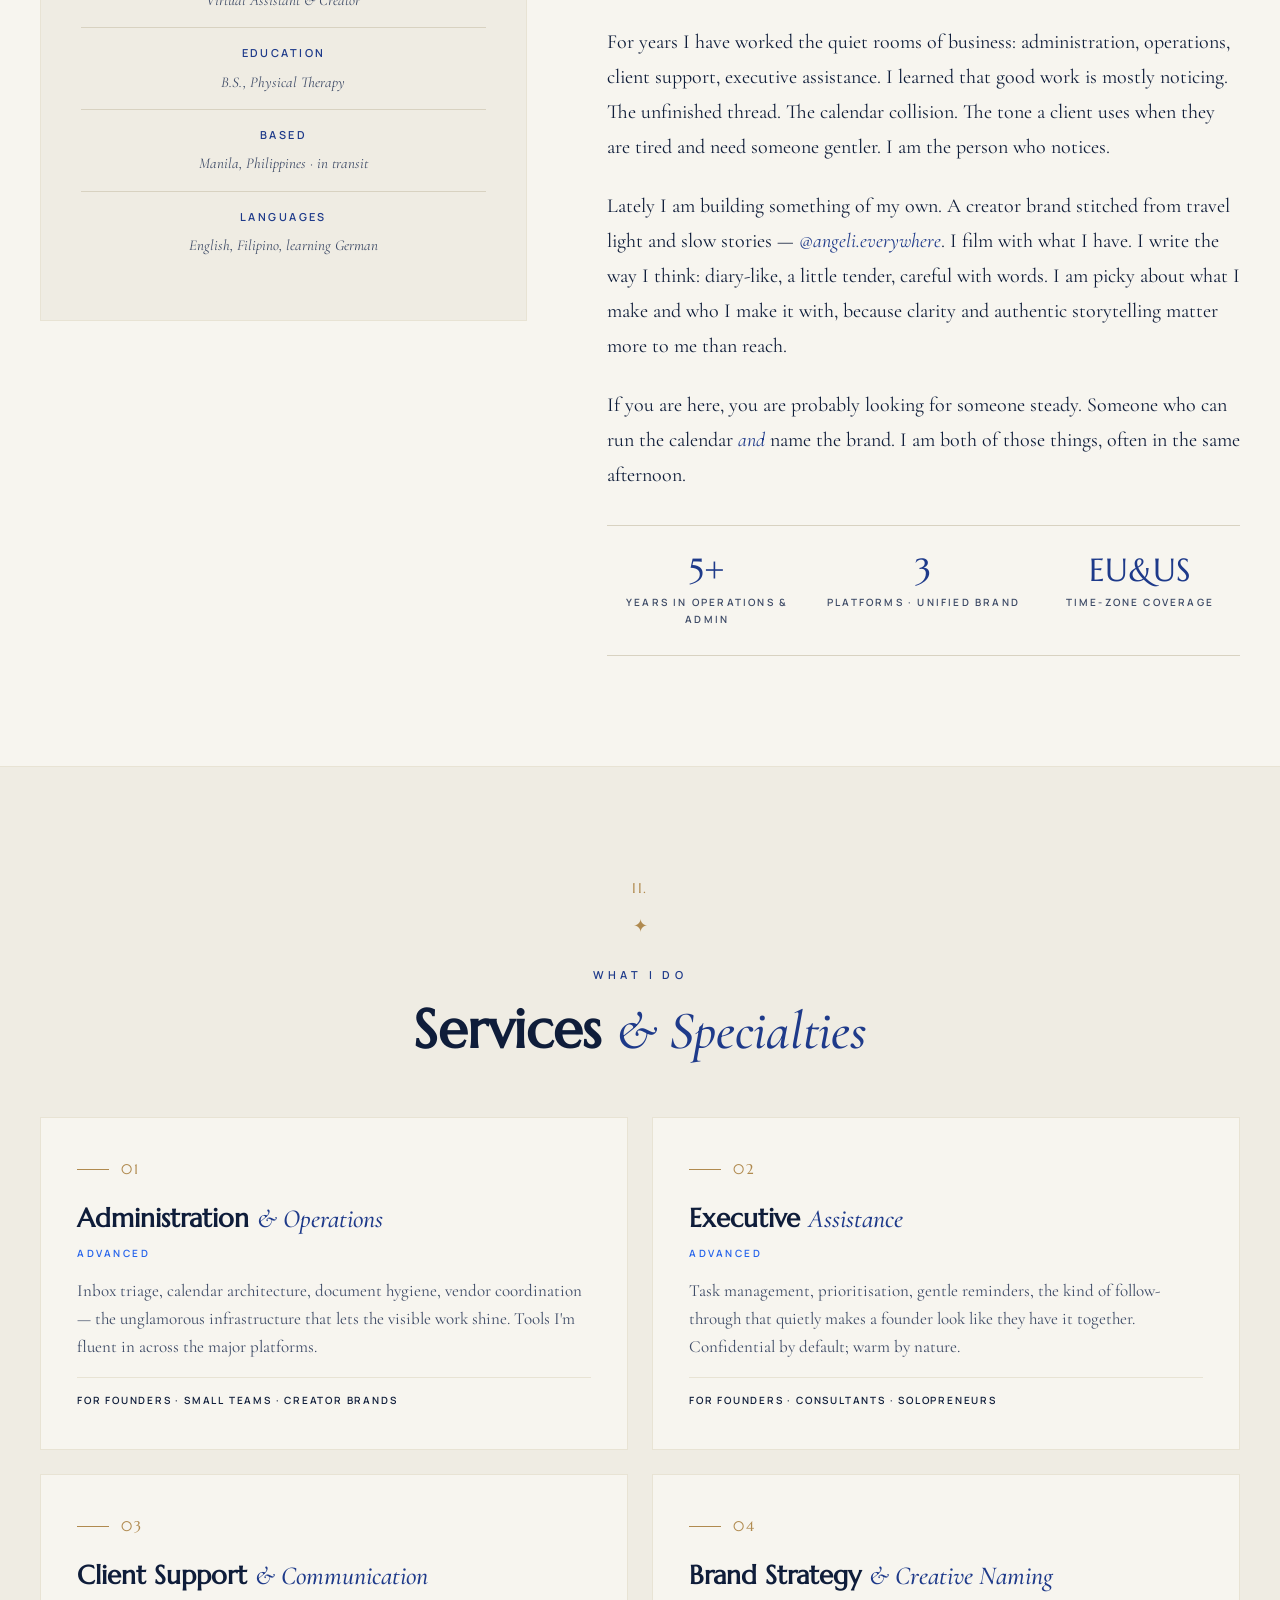
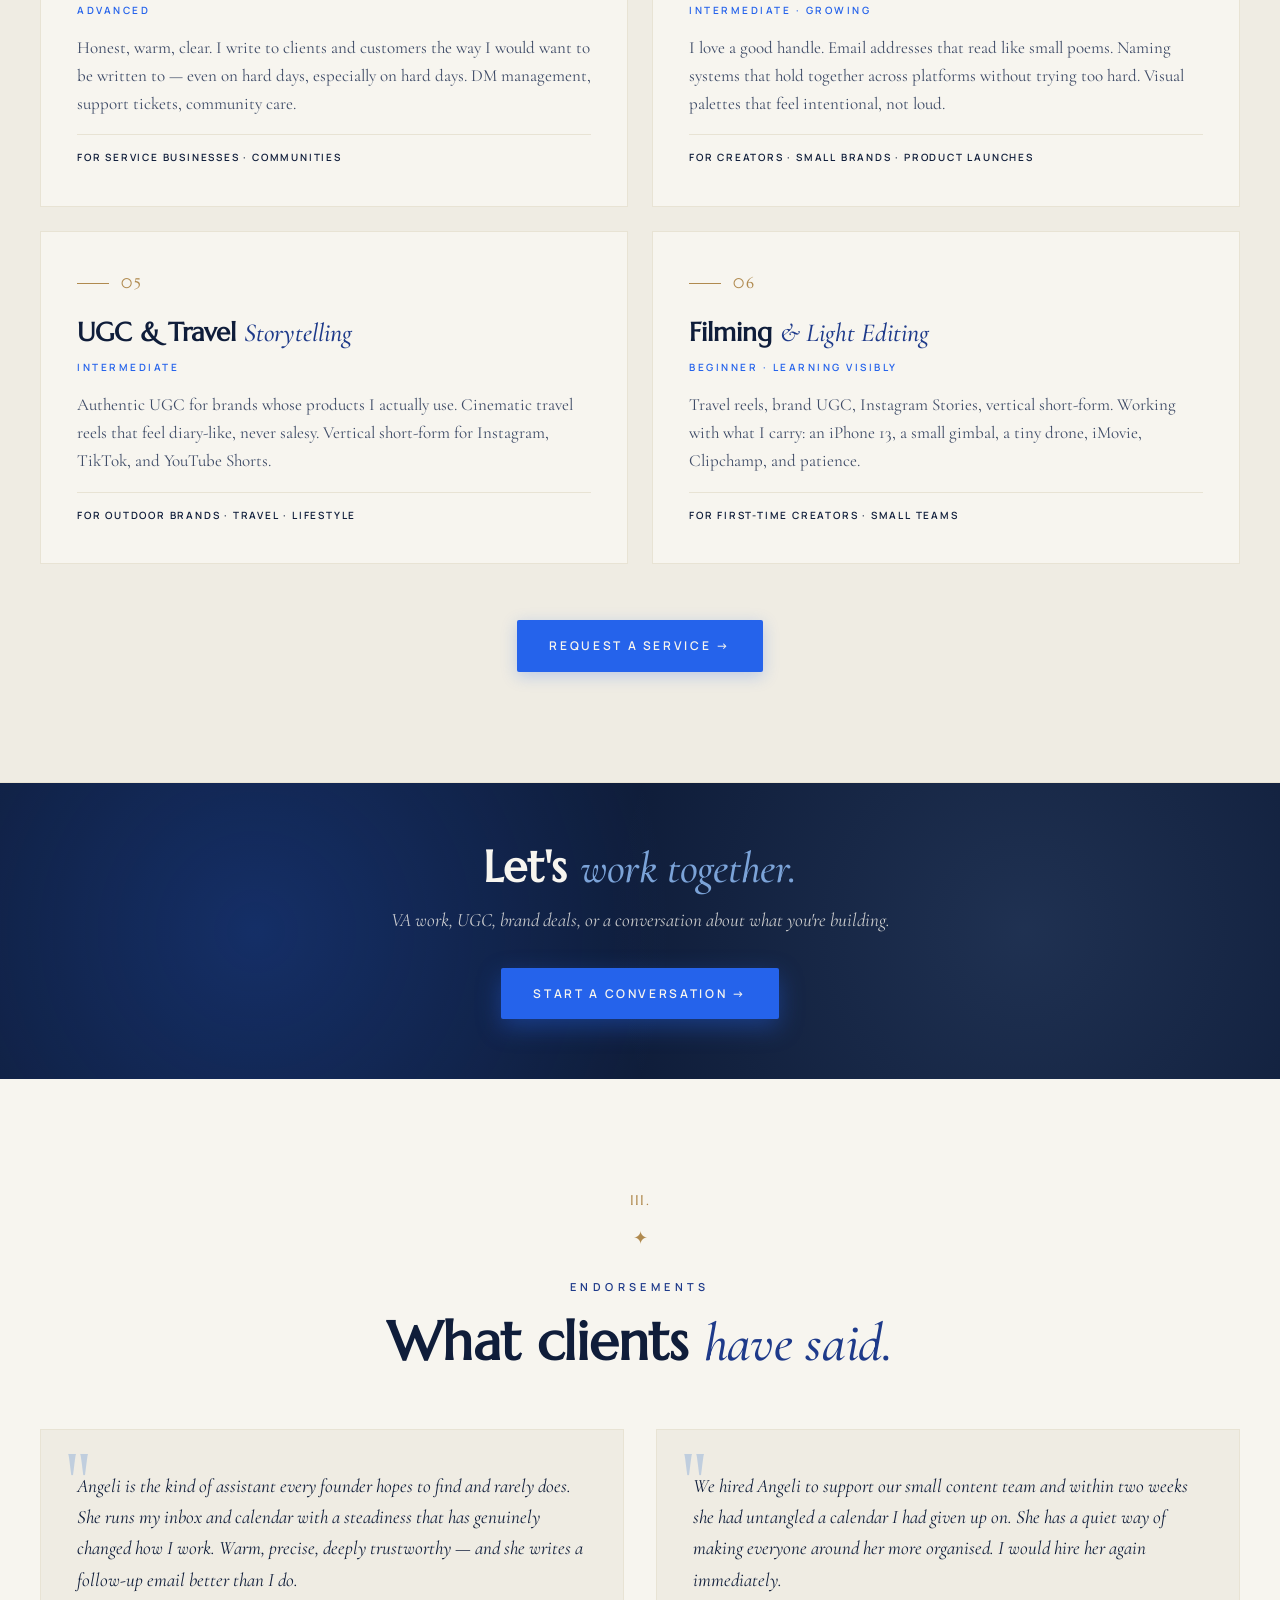
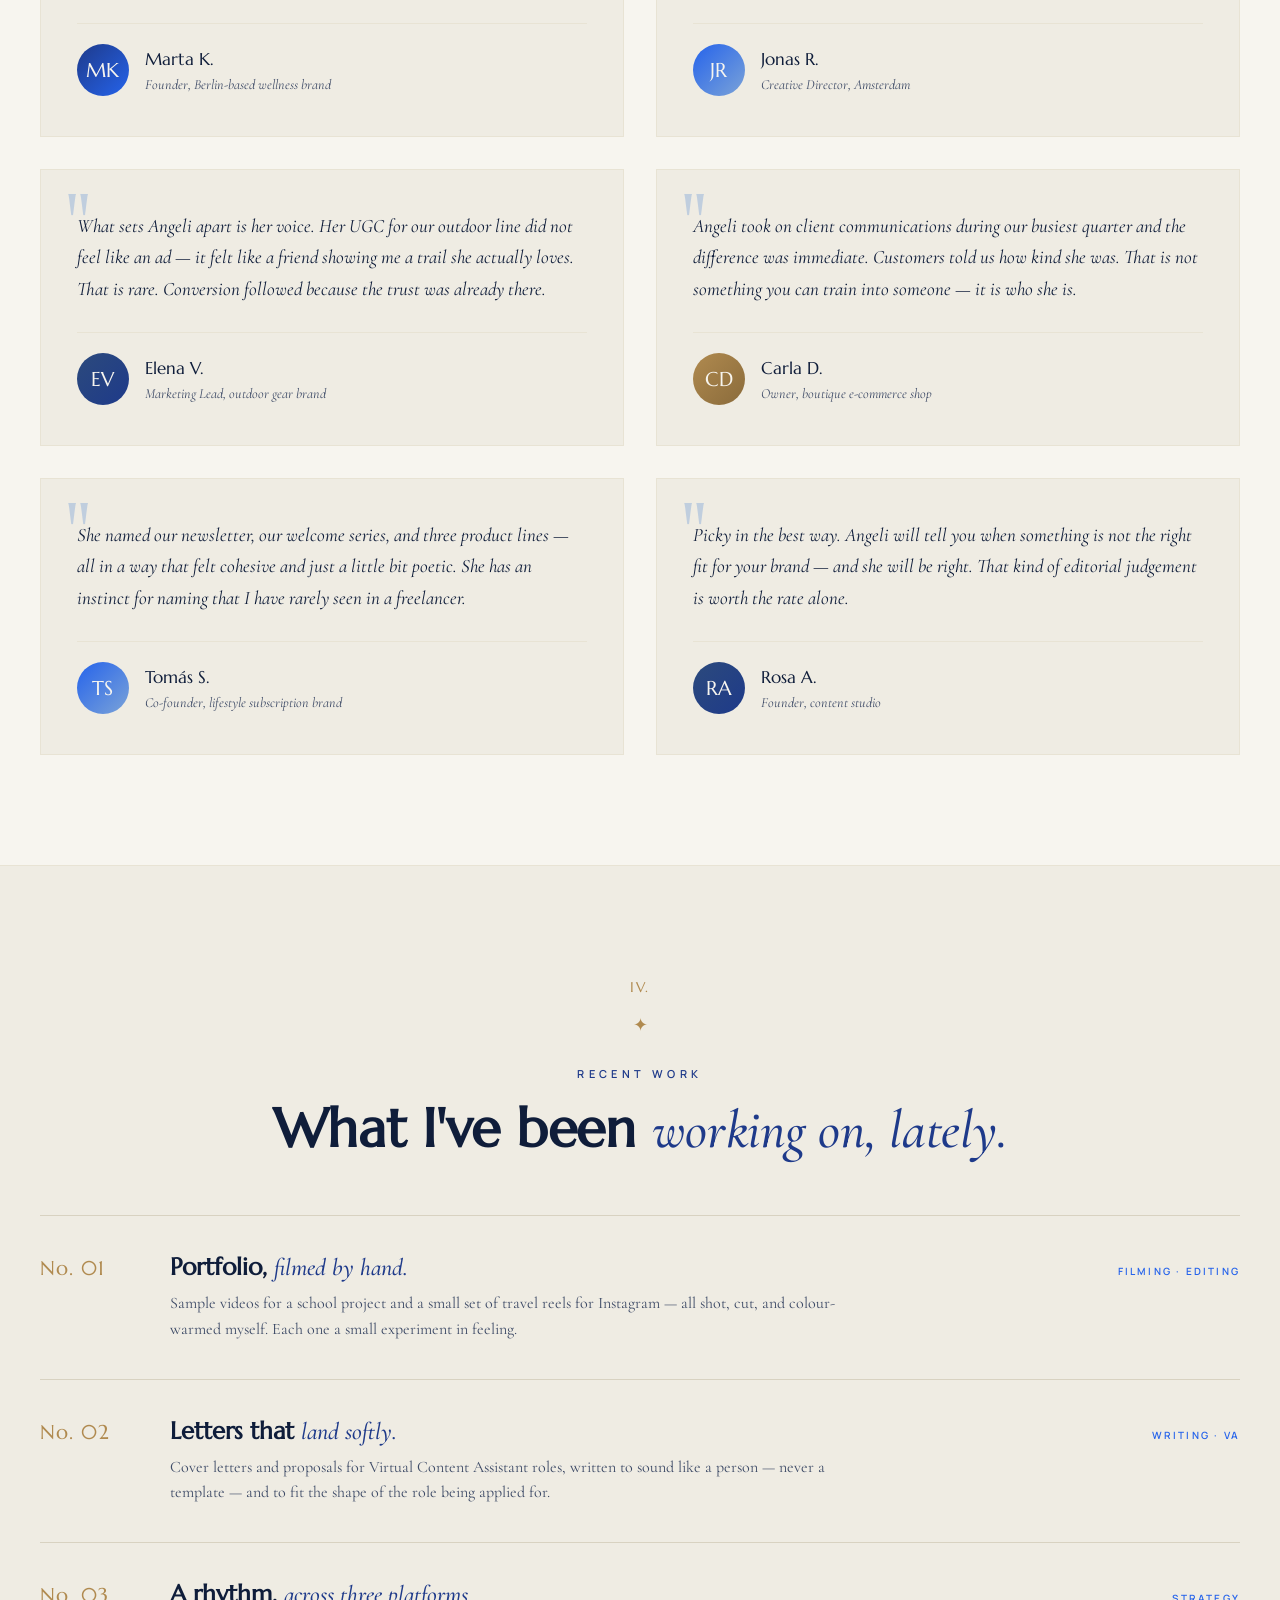
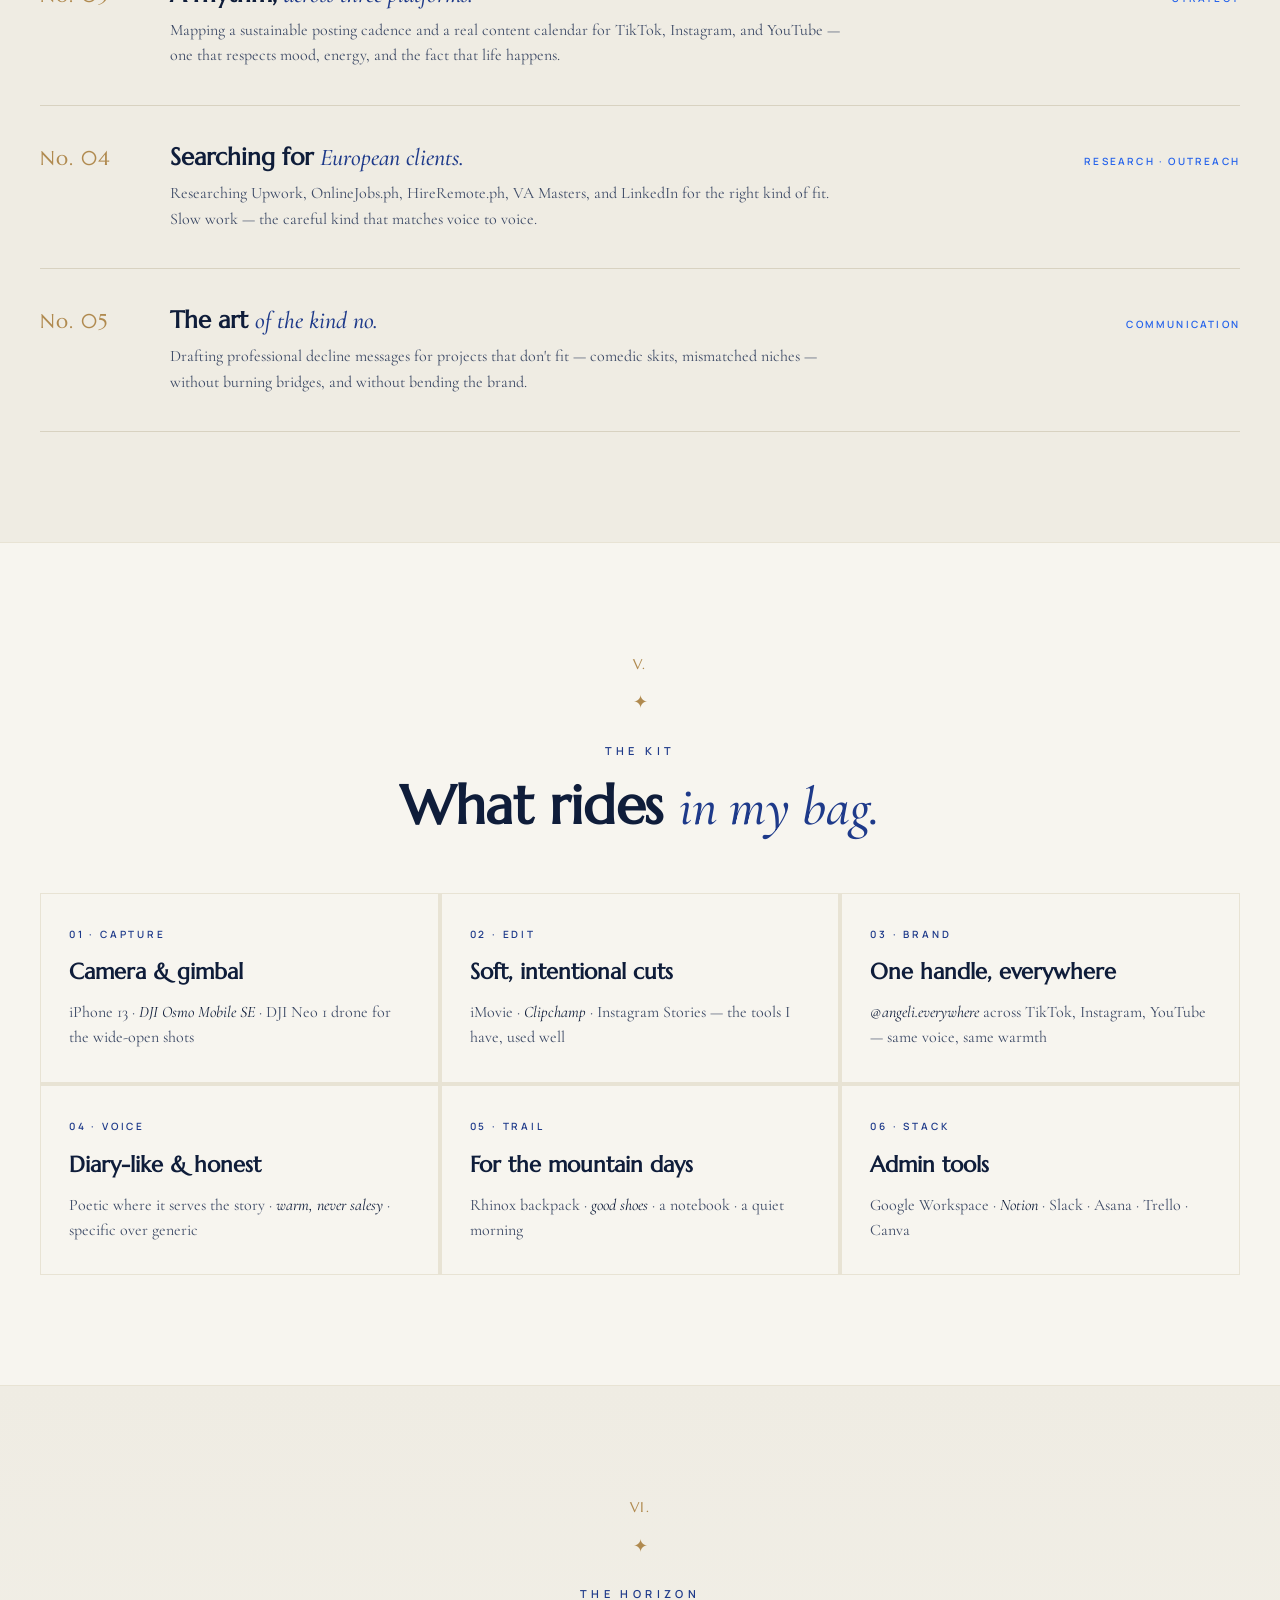
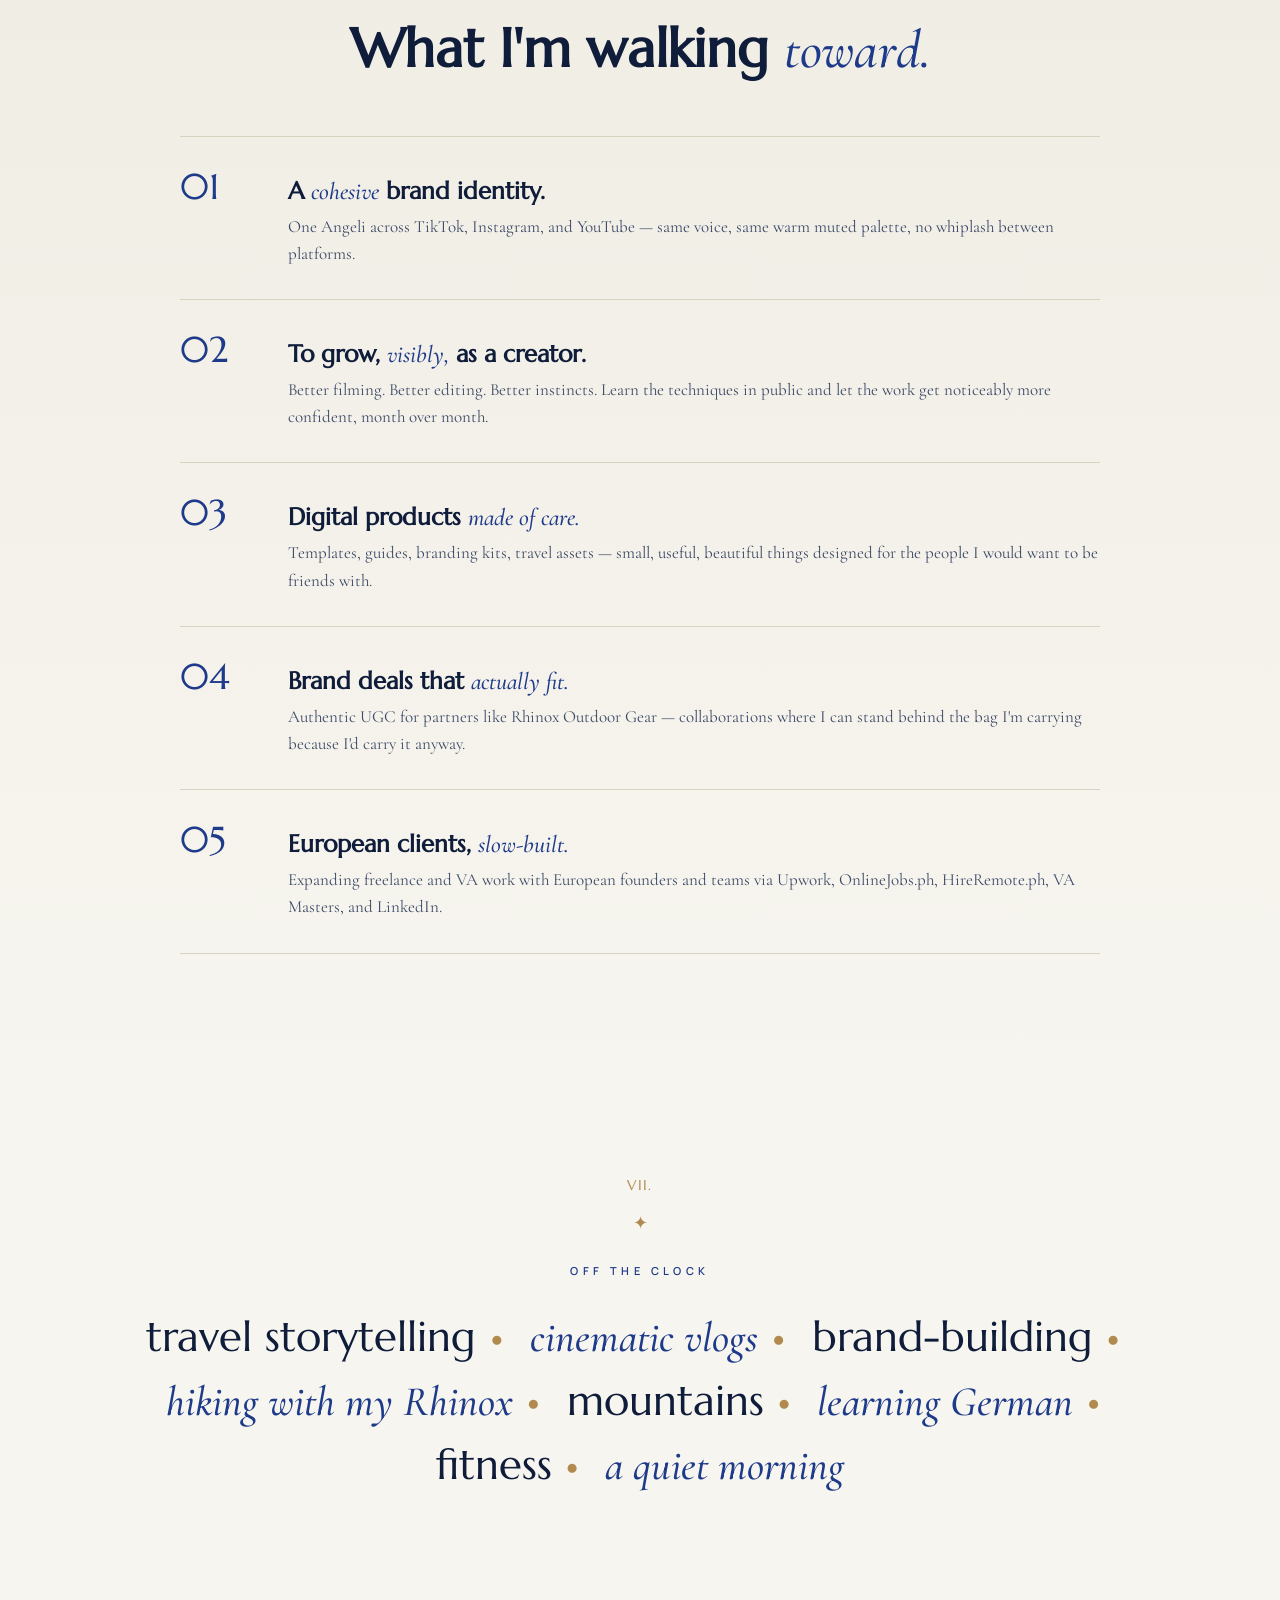
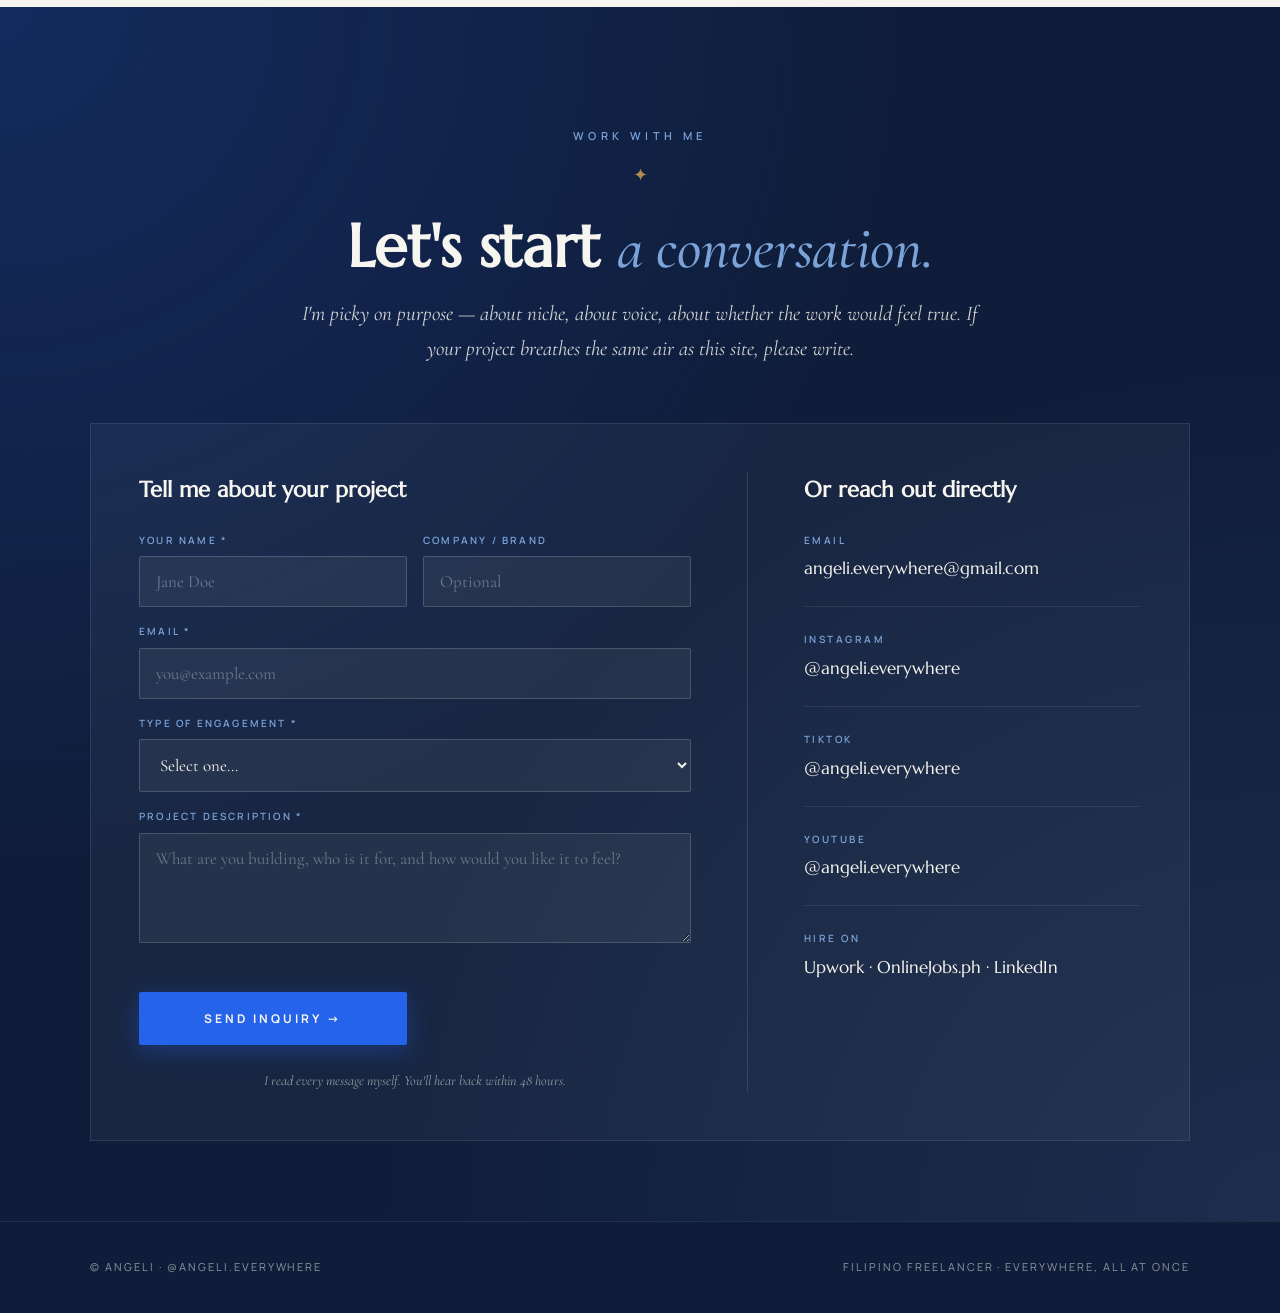
==== commit c6cf441a: "Redesign: synthesize andrewlikoudis.com / likoudislegacy.com design language; blue palette; mock tes" ====
--- a/index.html
+++ b/index.html
@@ -3,1001 +3,1732 @@
 <head>
 <meta charset="UTF-8" />
 <meta name="viewport" content="width=device-width, initial-scale=1.0" />
-<title>Angeli — everywhere</title>
-<meta name="description" content="Angeli (Angel / Angie) — Filipino freelancer, virtual assistant, and travel storyteller. Cinematic content, polished operations, quiet creative direction." />
-
+<title>Angeli — Virtual Assistant & Travel Storyteller</title>
+<meta name="description" content="Filipino Virtual Assistant, Executive Assistant, and creator. Administration, operations, client support, and cinematic UGC for founders and brands." />
 <link rel="preconnect" href="https://fonts.googleapis.com">
 <link rel="preconnect" href="https://fonts.gstatic.com" crossorigin>
-<link href="https://fonts.googleapis.com/css2?family=Fraunces:ital,opsz,wght@0,9..144,300;0,9..144,400;0,9..144,500;0,9..144,600;1,9..144,300;1,9..144,400&family=Inter+Tight:wght@300;400;500&family=Italiana&display=swap" rel="stylesheet">
-
+<link href="https://fonts.googleapis.com/css2?family=Cormorant+Garamond:ital,wght@0,400;0,500;0,600;0,700;1,400;1,500&family=Marcellus&family=Manrope:wght@300;400;500;600;700&display=swap" rel="stylesheet">
 <style>
   :root {
-    --paper: #f4ede1;
-    --paper-warm: #ede2cf;
-    --ink: #2b231b;
-    --ink-soft: #4a3f33;
-    --muted: #8b7a64;
-    --clay: #c89b78;
-    --terracotta: #a16a4d;
-    --sage: #8a8568;
-    --cream: #faf3e6;
-    --line: rgba(43, 35, 27, 0.18);
-    --line-soft: rgba(43, 35, 27, 0.08);
-
-    --serif: 'Fraunces', 'Times New Roman', serif;
-    --display: 'Italiana', 'Fraunces', serif;
-    --sans: 'Inter Tight', -apple-system, sans-serif;
-  }
-
-  * { box-sizing: border-box; margin: 0; padding: 0; }
+    /* Blue-dominant palette — her favorite color */
+    --paper: #f7f5ef;        /* warm cream paper */
+    --paper-tint: #efece3;
+    --ink: #0f1d3a;          /* deep navy, primary text */
+    --ink-soft: #3d4a66;
+    --indigo: #1e3a8a;       /* primary blue */
+    --azure: #2563eb;        /* accent CTA blue */
+    --sky: #7ba3d8;          /* light accent */
+    --gold: #b08a4f;         /* warm metallic accent (sparingly) */
+    --rule: #d8d2c1;
+    --rule-soft: #e8e3d4;
+
+    --serif-display: 'Marcellus', serif;
+    --serif-body: 'Cormorant Garamond', 'Times New Roman', serif;
+    --sans: 'Manrope', system-ui, sans-serif;
+  }
+
+  * { margin: 0; padding: 0; box-sizing: border-box; }
   html { scroll-behavior: smooth; }
 
   body {
     background: var(--paper);
     color: var(--ink);
-    font-family: var(--serif);
-    font-weight: 300;
-    line-height: 1.6;
-    overflow-x: hidden;
+    font-family: var(--serif-body);
+    font-size: 19px;
+    line-height: 1.65;
     -webkit-font-smoothing: antialiased;
   }
 
-  body::before {
-    content: "";
-    position: fixed;
-    inset: 0;
-    pointer-events: none;
-    z-index: 1;
-    background-image:
-      radial-gradient(circle at 25% 30%, rgba(161, 106, 77, 0.06) 0%, transparent 50%),
-      radial-gradient(circle at 75% 70%, rgba(138, 133, 104, 0.05) 0%, transparent 50%);
-  }
-
-  body::after {
-    content: "";
-    position: fixed;
-    inset: 0;
-    pointer-events: none;
-    z-index: 2;
-    opacity: 0.35;
-    background-image: url("data:image/svg+xml;utf8,<svg xmlns='http://www.w3.org/2000/svg' width='200' height='200'><filter id='n'><feTurbulence type='fractalNoise' baseFrequency='0.85' numOctaves='2' stitchTiles='stitch'/><feColorMatrix values='0 0 0 0 0.17 0 0 0 0 0.14 0 0 0 0 0.10 0 0 0 0.18 0'/></filter><rect width='100%' height='100%' filter='url(%23n)'/></svg>");
-    mix-blend-mode: multiply;
-  }
-
-  /* ============ NAV ============ */
+  ::selection { background: var(--indigo); color: var(--paper); }
+
+  /* — TOP BAR — */
+  .topbar {
+    background: var(--ink);
+    color: var(--paper);
+    padding: 10px 32px;
+    font-family: var(--sans);
+    font-size: 11px;
+    letter-spacing: 0.18em;
+    text-transform: uppercase;
+    text-align: center;
+    font-weight: 500;
+  }
+  .topbar a {
+    color: var(--sky);
+    text-decoration: none;
+    margin-left: 8px;
+  }
+  .topbar a:hover { color: var(--paper); }
+
+  /* — NAV — */
   nav {
-    position: fixed;
-    top: 0; left: 0; right: 0;
-    padding: 1.4rem 2.5rem;
+    position: sticky;
+    top: 0;
+    background: rgba(247, 245, 239, 0.96);
+    backdrop-filter: blur(10px);
+    -webkit-backdrop-filter: blur(10px);
+    border-bottom: 1px solid var(--rule-soft);
+    padding: 18px 32px;
     display: flex;
     justify-content: space-between;
     align-items: center;
     z-index: 100;
-    backdrop-filter: blur(8px);
-    background: rgba(244, 237, 225, 0.7);
-    border-bottom: 1px solid var(--line-soft);
-  }
-
-  .nav-mark {
-    font-family: var(--display);
-    font-size: 1.2rem;
+  }
+
+  nav .mark {
+    font-family: var(--serif-display);
+    font-size: 20px;
+    color: var(--ink);
+    text-decoration: none;
+    letter-spacing: 0.02em;
+  }
+
+  nav .mark .accent {
+    font-family: var(--serif-body);
+    font-style: italic;
+    color: var(--indigo);
+    font-weight: 500;
+  }
+
+  nav ul {
+    display: flex;
+    gap: 32px;
+    list-style: none;
+    align-items: center;
+  }
+
+  nav a {
+    font-family: var(--sans);
+    font-size: 12px;
     letter-spacing: 0.18em;
     text-transform: uppercase;
-    color: var(--ink);
-  }
-
-  .nav-mark span { color: var(--terracotta); font-style: italic; font-family: var(--serif); text-transform: lowercase; letter-spacing: 0; }
-
-  .nav-links {
-    display: flex;
-    gap: 2.2rem;
-    list-style: none;
-    font-family: var(--sans);
-    font-size: 0.78rem;
-    letter-spacing: 0.16em;
-    text-transform: uppercase;
-  }
-
-  .nav-links a {
     color: var(--ink-soft);
     text-decoration: none;
-    position: relative;
-    transition: color 0.3s;
-  }
-
-  .nav-links a::after {
-    content: "";
-    position: absolute;
-    left: 0; bottom: -4px;
-    width: 0; height: 1px;
-    background: var(--terracotta);
-    transition: width 0.4s ease;
-  }
-
-  .nav-links a:hover { color: var(--terracotta); }
-  .nav-links a:hover::after { width: 100%; }
-
-  @media (max-width: 720px) {
-    nav { padding: 1rem 1.25rem; }
-    .nav-links { gap: 1.1rem; font-size: 0.65rem; }
-  }
-
-  /* ============ HERO ============ */
-  .hero {
-    min-height: 100vh;
-    padding: 8rem 2.5rem 4rem;
-    display: grid;
-    grid-template-columns: 1fr 1fr;
-    align-items: center;
-    gap: 3rem;
-    position: relative;
-    z-index: 3;
-  }
-
-  .hero-eyebrow {
+    font-weight: 500;
+    transition: color 0.3s ease;
+  }
+  nav a:hover { color: var(--indigo); }
+
+  nav .nav-cta {
+    background: var(--azure);
+    color: var(--paper);
+    padding: 11px 22px;
+    border-radius: 2px;
+    letter-spacing: 0.15em;
+    transition: background 0.3s ease, transform 0.2s ease;
+  }
+  nav .nav-cta:hover {
+    background: var(--indigo);
+    color: var(--paper);
+    transform: translateY(-1px);
+  }
+
+  /* — Buttons — */
+  .btn {
+    display: inline-block;
     font-family: var(--sans);
-    font-size: 0.72rem;
-    letter-spacing: 0.32em;
+    font-size: 12px;
+    letter-spacing: 0.22em;
     text-transform: uppercase;
-    color: var(--muted);
-    margin-bottom: 2rem;
-    display: flex;
-    align-items: center;
-    gap: 1rem;
-  }
-
-  .hero-eyebrow::before {
-    content: "";
-    width: 40px; height: 1px;
-    background: var(--clay);
-  }
-
-  .hero-title {
-    font-family: var(--display);
-    font-size: clamp(3.5rem, 9vw, 7.5rem);
-    line-height: 0.92;
-    color: var(--ink);
-    letter-spacing: -0.01em;
-    margin-bottom: 1.5rem;
-  }
-
-  .hero-title em {
-    font-family: var(--serif);
-    font-style: italic;
-    font-weight: 300;
-    color: var(--terracotta);
-    font-size: 0.55em;
-    display: block;
-    letter-spacing: 0.02em;
-    margin-top: 0.4rem;
-  }
-
-  .hero-lead {
-    font-family: var(--serif);
-    font-size: 1.15rem;
-    font-style: italic;
-    font-weight: 300;
-    color: var(--ink-soft);
-    max-width: 38ch;
-    line-height: 1.6;
-    margin-bottom: 2.5rem;
-  }
-
-  .hero-meta {
-    display: flex;
-    gap: 2rem;
-    flex-wrap: wrap;
+    text-decoration: none;
+    padding: 16px 32px;
+    border-radius: 2px;
+    transition: all 0.3s ease;
+    font-weight: 600;
+    cursor: pointer;
+    border: none;
+  }
+  .btn-primary {
+    background: var(--azure);
+    color: var(--paper);
+    box-shadow: 0 4px 16px rgba(37, 99, 235, 0.25);
+  }
+  .btn-primary:hover {
+    background: var(--indigo);
+    transform: translateY(-2px);
+    box-shadow: 0 8px 24px rgba(30, 58, 138, 0.35);
+  }
+  .btn-secondary {
+    background: transparent;
+    color: var(--ink);
+    border: 1.5px solid var(--ink);
+  }
+  .btn-secondary:hover {
+    background: var(--ink);
+    color: var(--paper);
+  }
+  .btn-light {
+    background: var(--paper);
+    color: var(--ink);
+  }
+  .btn-light:hover { background: var(--sky); color: var(--paper); }
+
+  /* — Section ornament — */
+  .ornament {
+    text-align: center;
+    color: var(--gold);
+    font-size: 18px;
+    margin: 0 auto 24px;
+    letter-spacing: 0.5em;
+    padding-left: 0.5em;
+  }
+
+  .eyebrow {
     font-family: var(--sans);
-    font-size: 0.8rem;
-    letter-spacing: 0.08em;
-    color: var(--muted);
-  }
-
-  .hero-meta div { display: flex; align-items: center; gap: 0.5rem; }
-  .hero-meta div::before {
-    content: "·";
-    color: var(--terracotta);
-    font-size: 1.4rem;
-    line-height: 0;
-  }
-  .hero-meta div:first-child::before { display: none; }
-
-  /* hero visual — composed frame */
-  .hero-visual {
-    position: relative;
-    height: 70vh;
-    min-height: 480px;
-  }
-
-  .frame {
-    position: absolute;
-    border: 1px solid var(--line);
-    overflow: hidden;
-  }
-
-  .frame-1 {
-    top: 0; right: 0;
-    width: 70%; height: 75%;
-    background:
-      linear-gradient(180deg, #d8b48f 0%, #c89878 50%, #6b5544 100%);
-  }
-
-  .frame-1 .sun {
-    position: absolute;
-    top: 22%; left: 28%;
-    width: 70px; height: 70px;
-    border-radius: 50%;
-    background: radial-gradient(circle, var(--cream) 30%, rgba(250,243,230,0.4) 70%, transparent 100%);
-    box-shadow: 0 0 100px rgba(250, 243, 230, 0.7);
-  }
-
-  .frame-1 .ridge {
-    position: absolute;
-    bottom: 0; left: 0; right: 0;
-    height: 55%;
-    background: rgba(43, 35, 27, 0.55);
-    clip-path: polygon(0 100%, 0 70%, 12% 55%, 22% 68%, 35% 40%, 48% 60%, 60% 35%, 72% 55%, 85% 45%, 100% 60%, 100% 100%);
-  }
-
-  .frame-1 .ridge-back {
-    position: absolute;
-    bottom: 0; left: 0; right: 0;
-    height: 45%;
-    background: rgba(43, 35, 27, 0.3);
-    clip-path: polygon(0 100%, 0 80%, 18% 65%, 32% 75%, 45% 50%, 60% 70%, 75% 55%, 90% 65%, 100% 75%, 100% 100%);
-  }
-
-  .frame-2 {
-    bottom: 5%; left: 0;
-    width: 50%; height: 55%;
-    background:
-      linear-gradient(135deg, #e8d4ba 0%, #c89b78 100%);
-    box-shadow: 8px 8px 0 var(--paper);
-    z-index: 2;
-  }
-
-  .frame-2 .figure {
-    position: absolute;
-    bottom: 0; left: 50%;
-    transform: translateX(-50%);
-    width: 35%; height: 65%;
-    background: rgba(43, 35, 27, 0.7);
-    clip-path: polygon(40% 0, 60% 0, 65% 25%, 80% 35%, 75% 100%, 25% 100%, 20% 35%, 35% 25%);
-  }
-
-  .frame-2 .horizon {
-    position: absolute;
-    bottom: 25%; left: 0; right: 0;
-    height: 1px;
-    background: rgba(43, 35, 27, 0.25);
-  }
-
-  .film-strip {
-    position: absolute;
-    right: -40px;
-    top: 10%;
-    bottom: 10%;
-    width: 24px;
-    border-left: 1px solid var(--line);
-    border-right: 1px solid var(--line);
-    background:
-      var(--paper),
-      repeating-linear-gradient(
-        0deg,
-        transparent 0,
-        transparent 8px,
-        var(--line) 8px,
-        var(--line) 9px
-      );
-    background-color: var(--paper);
-    writing-mode: vertical-rl;
-    font-family: var(--sans);
-    font-size: 0.6rem;
+    font-size: 11px;
     letter-spacing: 0.4em;
     text-transform: uppercase;
-    color: var(--muted);
-    padding: 0.5rem 0;
+    color: var(--indigo);
+    font-weight: 600;
+    margin-bottom: 16px;
     text-align: center;
-    z-index: 3;
+  }
+
+  .roman {
+    font-family: var(--serif-display);
+    font-size: 14px;
+    color: var(--gold);
+    letter-spacing: 0.1em;
+    display: block;
+    text-align: center;
+    margin-bottom: 12px;
+  }
+
+  /* — HERO — */
+  .hero {
+    padding: 80px 32px 100px;
+    background:
+      radial-gradient(ellipse at 20% 0%, rgba(123, 163, 216, 0.18) 0%, transparent 55%),
+      radial-gradient(ellipse at 90% 100%, rgba(30, 58, 138, 0.10) 0%, transparent 55%),
+      var(--paper);
+    text-align: center;
+    position: relative;
+    overflow: hidden;
+  }
+
+  .hero-portrait-wrap {
+    display: flex;
+    justify-content: center;
+    margin-bottom: 28px;
+    position: relative;
+  }
+
+  .hero-portrait {
+    width: 140px;
+    height: 140px;
+    border-radius: 50%;
+    background: linear-gradient(135deg, var(--indigo) 0%, var(--azure) 50%, var(--sky) 100%);
     display: flex;
     align-items: center;
     justify-content: center;
-  }
-
-  @media (max-width: 900px) {
-    .hero { grid-template-columns: 1fr; padding: 6rem 1.25rem 3rem; }
-    .hero-visual { height: 50vh; min-height: 360px; margin-top: 2rem; }
-    .film-strip { display: none; }
-  }
-
-  /* ============ MARQUEE ============ */
-  .marquee {
-    border-top: 1px solid var(--line);
-    border-bottom: 1px solid var(--line);
-    padding: 1.4rem 0;
-    overflow: hidden;
-    background: var(--paper-warm);
+    font-family: var(--serif-display);
+    color: var(--paper);
+    font-size: 56px;
+    box-shadow: 0 12px 40px rgba(15, 29, 58, 0.20);
+    border: 3px solid var(--paper);
     position: relative;
-    z-index: 3;
-  }
-
-  .marquee-track {
+  }
+  .hero-portrait::after {
+    content: '';
+    position: absolute;
+    inset: -10px;
+    border-radius: 50%;
+    border: 1px solid var(--rule);
+    opacity: 0.6;
+  }
+
+  .hero-tagline {
+    font-family: var(--sans);
+    font-size: 11px;
+    letter-spacing: 0.35em;
+    text-transform: uppercase;
+    color: var(--ink-soft);
+    margin-bottom: 24px;
+    font-weight: 500;
+  }
+
+  .hero h1 {
+    font-family: var(--serif-display);
+    font-size: clamp(42px, 6vw, 78px);
+    line-height: 1.05;
+    letter-spacing: -0.01em;
+    margin-bottom: 12px;
+    color: var(--ink);
+  }
+
+  .hero h1 .italic {
+    font-family: var(--serif-body);
+    font-style: italic;
+    color: var(--indigo);
+    font-weight: 500;
+  }
+
+  .hero-subtitle {
+    font-family: var(--serif-body);
+    font-style: italic;
+    font-size: 22px;
+    color: var(--ink-soft);
+    margin-bottom: 32px;
+  }
+
+  .hero-credentials {
+    max-width: 620px;
+    margin: 0 auto 40px;
+    color: var(--ink-soft);
+    font-size: 19px;
+    line-height: 1.7;
+  }
+
+  .hero-credentials strong {
+    color: var(--ink);
+    font-weight: 600;
+  }
+
+  .hero-cta {
     display: flex;
-    gap: 3.5rem;
-    white-space: nowrap;
-    animation: scroll 50s linear infinite;
-    font-family: var(--display);
-    font-size: 1.6rem;
+    gap: 16px;
+    justify-content: center;
+    flex-wrap: wrap;
+    margin-bottom: 56px;
+  }
+
+  .hero-meta {
+    display: flex;
+    justify-content: center;
+    gap: 48px;
+    flex-wrap: wrap;
+    padding-top: 32px;
+    border-top: 1px solid var(--rule);
+    max-width: 820px;
+    margin: 0 auto;
+    font-family: var(--sans);
+    font-size: 11px;
+    letter-spacing: 0.18em;
+    text-transform: uppercase;
+    color: var(--ink-soft);
+  }
+  .hero-meta strong {
+    display: block;
+    color: var(--ink);
+    font-weight: 600;
+    margin-bottom: 4px;
+    font-size: 12px;
+  }
+
+  /* — Platforms strip (logo wall analog) — */
+  .platforms {
+    background: var(--paper-tint);
+    padding: 36px 32px;
+    border-top: 1px solid var(--rule-soft);
+    border-bottom: 1px solid var(--rule-soft);
+  }
+  .platforms-inner {
+    max-width: 1100px;
+    margin: 0 auto;
+    display: flex;
+    justify-content: center;
+    align-items: center;
+    gap: 56px;
+    flex-wrap: wrap;
+  }
+  .platforms-label {
+    font-family: var(--sans);
+    font-size: 10px;
+    letter-spacing: 0.3em;
+    text-transform: uppercase;
+    color: var(--ink-soft);
+    font-weight: 600;
+  }
+  .platform {
+    font-family: var(--serif-display);
+    font-size: 18px;
+    color: var(--ink);
     letter-spacing: 0.04em;
-    color: var(--ink-soft);
-    padding-left: 3.5rem;
-  }
-
-  .marquee-track span { display: flex; align-items: center; gap: 3.5rem; }
-  .marquee-track span::after {
-    content: "✦";
-    color: var(--terracotta);
-    font-size: 0.8em;
-  }
-
-  @keyframes scroll {
-    from { transform: translateX(0); }
-    to { transform: translateX(-50%); }
-  }
-
-  /* ============ SECTIONS ============ */
+    opacity: 0.8;
+    transition: opacity 0.3s ease, color 0.3s ease;
+  }
+  .platform .at { color: var(--indigo); font-style: italic; font-family: var(--serif-body); }
+  .platform:hover { opacity: 1; color: var(--indigo); }
+
+  /* — Sections — */
   section {
-    padding: 7rem 2.5rem;
-    position: relative;
-    z-index: 3;
-  }
-
-  .section-header {
-    display: flex;
-    align-items: baseline;
-    gap: 2rem;
-    margin-bottom: 4rem;
-    flex-wrap: wrap;
-  }
-
-  .section-num {
-    font-family: var(--sans);
-    font-size: 0.75rem;
-    letter-spacing: 0.3em;
-    color: var(--terracotta);
-    text-transform: uppercase;
-  }
-
-  .section-title {
-    font-family: var(--display);
-    font-size: clamp(2.2rem, 5vw, 3.8rem);
-    color: var(--ink);
+    padding: 110px 32px;
+  }
+  .section-inner {
+    max-width: 1200px;
+    margin: 0 auto;
+  }
+
+  h2 {
+    font-family: var(--serif-display);
+    font-size: clamp(34px, 4.5vw, 54px);
+    line-height: 1.1;
     letter-spacing: -0.005em;
-    line-height: 1;
-  }
-
-  .section-title em { font-family: var(--serif); font-style: italic; font-weight: 300; color: var(--terracotta); }
-
-  /* ============ ABOUT ============ */
+    text-align: center;
+    margin-bottom: 56px;
+    color: var(--ink);
+  }
+  h2 .italic {
+    font-family: var(--serif-body);
+    font-style: italic;
+    color: var(--indigo);
+    font-weight: 500;
+  }
+
+  /* — ABOUT — */
+  .about {
+    background: var(--paper);
+  }
   .about-grid {
     display: grid;
-    grid-template-columns: 1fr 1.2fr;
-    gap: 5rem;
+    grid-template-columns: 1fr 1.3fr;
+    gap: 80px;
+    max-width: 1200px;
+    margin: 0 auto;
     align-items: start;
-    max-width: 1300px;
-    margin: 0 auto;
-  }
+  }
+
+  .about-card {
+    background: var(--paper-tint);
+    padding: 48px 40px;
+    border: 1px solid var(--rule-soft);
+    text-align: center;
+    position: sticky;
+    top: 100px;
+  }
+
+  .about-card .avatar {
+    width: 100px;
+    height: 100px;
+    border-radius: 50%;
+    background: linear-gradient(135deg, var(--indigo), var(--azure));
+    color: var(--paper);
+    font-family: var(--serif-display);
+    font-size: 40px;
+    display: flex;
+    align-items: center;
+    justify-content: center;
+    margin: 0 auto 20px;
+    box-shadow: 0 6px 20px rgba(15, 29, 58, 0.15);
+  }
+
+  .about-card h3 {
+    font-family: var(--serif-display);
+    font-size: 28px;
+    margin-bottom: 4px;
+  }
+
+  .about-card .aliases {
+    font-family: var(--serif-body);
+    font-style: italic;
+    color: var(--ink-soft);
+    font-size: 16px;
+    margin-bottom: 20px;
+  }
+
+  .about-card .role {
+    font-family: var(--sans);
+    font-size: 11px;
+    letter-spacing: 0.22em;
+    text-transform: uppercase;
+    color: var(--indigo);
+    font-weight: 600;
+    padding-top: 20px;
+    border-top: 1px solid var(--rule);
+    margin-bottom: 8px;
+  }
+  .about-card .role-detail {
+    font-size: 15px;
+    color: var(--ink-soft);
+    line-height: 1.5;
+    font-style: italic;
+  }
+  .about-card .role + .role-detail { margin-bottom: 16px; }
+  .about-card .role:not(:first-of-type) {
+    margin-top: 16px;
+    padding-top: 16px;
+  }
+
+  .about-prose h2 {
+    text-align: left;
+    margin-bottom: 32px;
+  }
+  .about-prose .roman, .about-prose .ornament {
+    text-align: left;
+    padding-left: 0;
+    margin-left: 0;
+  }
+  .about-prose .ornament { letter-spacing: 0.4em; }
 
   .about-prose p {
-    font-size: 1.15rem;
-    color: var(--ink-soft);
-    margin-bottom: 1.4rem;
-    line-height: 1.7;
-  }
-
-  .about-prose p:first-child::first-letter {
-    font-family: var(--display);
-    font-size: 4.2rem;
+    font-size: 20px;
+    line-height: 1.75;
+    margin-bottom: 24px;
+    color: var(--ink);
+  }
+
+  .about-prose p:first-of-type::first-letter {
+    font-family: var(--serif-display);
+    font-size: 64px;
     float: left;
     line-height: 0.9;
-    padding: 0.3rem 0.6rem 0 0;
-    color: var(--terracotta);
+    padding: 8px 14px 0 0;
+    color: var(--indigo);
   }
 
   .about-prose em {
-    color: var(--terracotta);
     font-style: italic;
-  }
-
-  .about-side {
-    border-left: 1px solid var(--line);
-    padding-left: 2.5rem;
-  }
-
-  .pull-quote {
-    font-family: var(--display);
-    font-size: 1.7rem;
-    line-height: 1.3;
-    color: var(--ink);
-    margin-bottom: 2rem;
-  }
-
-  .pull-quote::before {
-    content: "“";
-    font-family: var(--display);
-    font-size: 4rem;
-    color: var(--terracotta);
-    line-height: 0;
-    vertical-align: -0.4em;
-    margin-right: 0.2rem;
-  }
-
-  .stat-row {
+    color: var(--indigo);
+  }
+
+  .credentials-strip {
+    margin-top: 32px;
     display: grid;
-    grid-template-columns: 1fr 1fr;
-    gap: 1.5rem;
-    margin-top: 3rem;
-    padding-top: 2.5rem;
-    border-top: 1px solid var(--line-soft);
-  }
-
-  .stat-num {
-    font-family: var(--display);
-    font-size: 2.4rem;
-    color: var(--terracotta);
+    grid-template-columns: repeat(3, 1fr);
+    gap: 16px;
+    padding: 28px 0;
+    border-top: 1px solid var(--rule);
+    border-bottom: 1px solid var(--rule);
+  }
+  .credentials-strip .stat {
+    text-align: center;
+  }
+  .credentials-strip .num {
+    font-family: var(--serif-display);
+    font-size: 32px;
+    color: var(--indigo);
     line-height: 1;
-  }
-
-  .stat-label {
+    margin-bottom: 8px;
+  }
+  .credentials-strip .label {
     font-family: var(--sans);
-    font-size: 0.72rem;
+    font-size: 10px;
+    letter-spacing: 0.22em;
+    text-transform: uppercase;
+    color: var(--ink-soft);
+    font-weight: 600;
+  }
+
+  /* — SERVICES — */
+  .services {
+    background: var(--paper-tint);
+    border-top: 1px solid var(--rule-soft);
+    border-bottom: 1px solid var(--rule-soft);
+  }
+
+  .services-grid {
+    display: grid;
+    grid-template-columns: repeat(2, 1fr);
+    gap: 24px;
+    margin-bottom: 56px;
+  }
+
+  .service-card {
+    background: var(--paper);
+    border: 1px solid var(--rule-soft);
+    padding: 40px 36px;
+    transition: transform 0.4s ease, box-shadow 0.4s ease, border-color 0.4s ease;
+    position: relative;
+  }
+  .service-card:hover {
+    transform: translateY(-4px);
+    box-shadow: 0 16px 40px rgba(15, 29, 58, 0.10);
+    border-color: var(--sky);
+  }
+
+  .service-num {
+    font-family: var(--serif-display);
+    font-size: 14px;
+    color: var(--gold);
+    letter-spacing: 0.15em;
+    margin-bottom: 16px;
+    display: flex;
+    align-items: center;
+    gap: 12px;
+  }
+  .service-num::before {
+    content: '';
+    width: 32px; height: 1px;
+    background: var(--gold);
+  }
+
+  .service-card h3 {
+    font-family: var(--serif-display);
+    font-size: 26px;
+    margin-bottom: 4px;
+    color: var(--ink);
+  }
+  .service-card h3 .italic {
+    font-family: var(--serif-body);
+    font-style: italic;
+    color: var(--indigo);
+    font-weight: 500;
+  }
+
+  .service-level {
+    font-family: var(--sans);
+    font-size: 10px;
+    letter-spacing: 0.25em;
+    text-transform: uppercase;
+    color: var(--azure);
+    font-weight: 600;
+    margin-bottom: 16px;
+  }
+
+  .service-card p {
+    color: var(--ink-soft);
+    font-size: 17px;
+    line-height: 1.65;
+    margin-bottom: 16px;
+  }
+
+  .service-card .for {
+    font-family: var(--sans);
+    font-size: 10px;
     letter-spacing: 0.18em;
     text-transform: uppercase;
-    color: var(--muted);
-    margin-top: 0.5rem;
-  }
-
-  @media (max-width: 900px) {
-    section { padding: 4.5rem 1.25rem; }
-    .about-grid { grid-template-columns: 1fr; gap: 3rem; }
-    .about-side { border-left: 0; padding-left: 0; border-top: 1px solid var(--line); padding-top: 2.5rem; }
-  }
-
-  /* ============ SKILLS ============ */
-  #craft { background: var(--paper-warm); }
-
-  .skills-grid {
+    color: var(--ink);
+    font-weight: 600;
+    padding-top: 14px;
+    border-top: 1px solid var(--rule-soft);
+  }
+
+  /* — TESTIMONIALS — */
+  .testimonials {
+    background: var(--paper);
+  }
+
+  .testimonial-grid {
     display: grid;
-    grid-template-columns: repeat(auto-fit, minmax(280px, 1fr));
-    gap: 0;
-    max-width: 1300px;
-    margin: 0 auto;
-    border-top: 1px solid var(--line);
-    border-left: 1px solid var(--line);
-  }
-
-  .skill-card {
-    border-right: 1px solid var(--line);
-    border-bottom: 1px solid var(--line);
-    padding: 2.5rem 2rem;
-    transition: background 0.4s ease;
+    grid-template-columns: repeat(2, 1fr);
+    gap: 32px;
+  }
+
+  .endorsement {
+    background: var(--paper-tint);
+    border: 1px solid var(--rule-soft);
+    padding: 40px 36px;
     position: relative;
-  }
-
-  .skill-card:hover { background: var(--paper); }
-
-  .skill-num {
-    font-family: var(--sans);
-    font-size: 0.7rem;
-    letter-spacing: 0.3em;
-    color: var(--terracotta);
-    margin-bottom: 1.2rem;
-  }
-
-  .skill-name {
-    font-family: var(--display);
-    font-size: 1.6rem;
-    color: var(--ink);
-    margin-bottom: 0.4rem;
-    letter-spacing: 0.005em;
-  }
-
-  .skill-level {
-    font-family: var(--serif);
+    transition: transform 0.4s ease, box-shadow 0.4s ease;
+  }
+  .endorsement:hover {
+    transform: translateY(-3px);
+    box-shadow: 0 12px 32px rgba(15, 29, 58, 0.08);
+  }
+
+  .endorsement::before {
+    content: '"';
+    position: absolute;
+    top: 12px; left: 24px;
+    font-family: var(--serif-display);
+    font-size: 80px;
+    color: var(--sky);
+    opacity: 0.4;
+    line-height: 1;
+  }
+
+  .endorsement-text {
+    font-size: 19px;
+    line-height: 1.65;
+    color: var(--ink);
     font-style: italic;
-    font-size: 0.95rem;
-    color: var(--terracotta);
-    margin-bottom: 1rem;
-  }
-
-  .skill-desc {
-    font-family: var(--serif);
-    font-size: 0.95rem;
-    color: var(--ink-soft);
-    line-height: 1.65;
-  }
-
-  /* ============ JOURNAL ============ */
-  .journal-entry {
-    max-width: 880px;
-    margin: 0 auto 4rem;
-    padding-bottom: 4rem;
-    border-bottom: 1px solid var(--line-soft);
-  }
-
-  .journal-entry:last-child { border-bottom: none; padding-bottom: 0; margin-bottom: 0; }
-
-  .journal-meta {
+    margin-bottom: 28px;
+    position: relative;
+    z-index: 2;
+  }
+
+  .endorsement-attribution {
     display: flex;
     align-items: center;
-    gap: 1rem;
-    margin-bottom: 1.5rem;
-    font-family: var(--sans);
-    font-size: 0.72rem;
-    letter-spacing: 0.22em;
-    text-transform: uppercase;
-    color: var(--muted);
-  }
-
-  .journal-meta span { color: var(--terracotta); font-size: 1.1rem; }
-
-  .journal-title {
-    font-family: var(--display);
-    font-size: clamp(1.8rem, 3.5vw, 2.6rem);
-    color: var(--ink);
-    margin-bottom: 1rem;
-    line-height: 1.15;
-  }
-
-  .journal-body {
-    font-size: 1.05rem;
+    gap: 16px;
+    padding-top: 20px;
+    border-top: 1px solid var(--rule-soft);
+  }
+
+  .endorsement-avatar {
+    width: 52px; height: 52px;
+    border-radius: 50%;
+    background: linear-gradient(135deg, var(--indigo), var(--azure));
+    color: var(--paper);
+    font-family: var(--serif-display);
+    font-size: 20px;
+    display: flex;
+    align-items: center;
+    justify-content: center;
+    flex-shrink: 0;
+    letter-spacing: 0.02em;
+  }
+  .endorsement-avatar.alt-1 { background: linear-gradient(135deg, var(--azure), var(--sky)); }
+  .endorsement-avatar.alt-2 { background: linear-gradient(135deg, #2c4a7c, var(--indigo)); }
+  .endorsement-avatar.alt-3 { background: linear-gradient(135deg, var(--gold), #8a6b3b); }
+
+  .endorsement-name {
+    font-family: var(--serif-display);
+    font-size: 17px;
+    color: var(--ink);
+    margin-bottom: 2px;
+  }
+  .endorsement-role {
+    font-family: var(--serif-body);
+    font-size: 14px;
+    font-style: italic;
     color: var(--ink-soft);
-    line-height: 1.75;
-    font-family: var(--serif);
-  }
-
-  .journal-body em { color: var(--terracotta); font-style: italic; }
-
-  /* ============ INTERESTS ============ */
-  #interests { background: var(--paper-warm); }
-
-  .interests-row {
-    display: flex;
-    flex-wrap: wrap;
-    gap: 0.8rem;
-    max-width: 900px;
-  }
-
-  .tag {
-    font-family: var(--display);
-    font-size: 1.4rem;
-    padding: 0.6rem 1.4rem;
-    border: 1px solid var(--line);
-    border-radius: 999px;
-    background: var(--paper);
-    color: var(--ink);
-    transition: all 0.3s ease;
-    cursor: default;
-  }
-
-  .tag:hover {
-    background: var(--terracotta);
-    color: var(--cream);
-    border-color: var(--terracotta);
-    transform: translateY(-2px);
-  }
-
-  /* ============ CONTACT ============ */
-  #contact {
+    line-height: 1.4;
+  }
+
+  /* — Mid-page CTA Band — */
+  .cta-band {
     background: var(--ink);
-    color: var(--cream);
-    padding-top: 8rem;
-    padding-bottom: 6rem;
+    color: var(--paper);
+    padding: 64px 32px;
+    text-align: center;
     position: relative;
-  }
-
-  #contact::before {
-    content: "";
+    overflow: hidden;
+  }
+  .cta-band::before {
+    content: '';
     position: absolute;
     inset: 0;
     background:
-      radial-gradient(circle at 80% 20%, rgba(161, 106, 77, 0.25) 0%, transparent 55%),
-      radial-gradient(circle at 15% 80%, rgba(138, 133, 104, 0.15) 0%, transparent 50%);
-    pointer-events: none;
-  }
-
+      radial-gradient(circle at 20% 50%, rgba(37, 99, 235, 0.25) 0%, transparent 40%),
+      radial-gradient(circle at 80% 50%, rgba(123, 163, 216, 0.15) 0%, transparent 40%);
+  }
+  .cta-band-inner {
+    position: relative;
+    max-width: 800px;
+    margin: 0 auto;
+  }
+  .cta-band h2 {
+    color: var(--paper);
+    margin-bottom: 12px;
+    font-size: clamp(28px, 4vw, 44px);
+  }
+  .cta-band h2 .italic { color: var(--sky); }
+  .cta-band p {
+    color: rgba(247, 245, 239, 0.8);
+    margin-bottom: 32px;
+    font-size: 19px;
+    font-style: italic;
+  }
+  .cta-band .btn-primary {
+    background: var(--azure);
+    box-shadow: 0 8px 24px rgba(37, 99, 235, 0.4);
+  }
+  .cta-band .btn-primary:hover {
+    background: var(--paper);
+    color: var(--ink);
+  }
+
+  /* — JOURNEYS / Recent — */
+  .journeys {
+    background: var(--paper-tint);
+    border-top: 1px solid var(--rule-soft);
+    border-bottom: 1px solid var(--rule-soft);
+  }
+
+  .journey {
+    display: grid;
+    grid-template-columns: 90px 2fr 1fr;
+    gap: 40px;
+    padding: 36px 0;
+    border-top: 1px solid var(--rule);
+    align-items: baseline;
+    transition: padding 0.4s ease;
+  }
+  .journey:last-of-type { border-bottom: 1px solid var(--rule); }
+  .journey:hover { padding-left: 16px; padding-right: 16px; background: var(--paper); }
+
+  .journey-num {
+    font-family: var(--serif-display);
+    font-size: 20px;
+    color: var(--gold);
+    letter-spacing: 0.05em;
+  }
+
+  .journey-title {
+    font-family: var(--serif-display);
+    font-size: 24px;
+    line-height: 1.25;
+    color: var(--ink);
+    margin-bottom: 8px;
+  }
+  .journey-title .italic {
+    font-family: var(--serif-body);
+    font-style: italic;
+    color: var(--indigo);
+    font-weight: 500;
+  }
+  .journey-desc {
+    font-size: 16px;
+    color: var(--ink-soft);
+    line-height: 1.6;
+  }
+  .journey-tag {
+    font-family: var(--sans);
+    font-size: 10px;
+    letter-spacing: 0.22em;
+    text-transform: uppercase;
+    color: var(--azure);
+    font-weight: 600;
+    text-align: right;
+  }
+
+  /* — KIT / Toolkit — */
+  .kit {
+    background: var(--paper);
+  }
+  .kit-grid {
+    display: grid;
+    grid-template-columns: repeat(3, 1fr);
+    gap: 4px;
+    background: var(--rule-soft);
+    border: 1px solid var(--rule-soft);
+  }
+  .kit-cell {
+    background: var(--paper);
+    padding: 32px 28px;
+    transition: background 0.4s ease;
+  }
+  .kit-cell:hover { background: var(--paper-tint); }
+
+  .kit-cell .kit-label {
+    font-family: var(--sans);
+    font-size: 10px;
+    letter-spacing: 0.28em;
+    text-transform: uppercase;
+    color: var(--indigo);
+    font-weight: 600;
+    margin-bottom: 12px;
+  }
+  .kit-cell h4 {
+    font-family: var(--serif-display);
+    font-size: 22px;
+    margin-bottom: 10px;
+    color: var(--ink);
+  }
+  .kit-cell p {
+    font-size: 16px;
+    color: var(--ink-soft);
+    line-height: 1.55;
+  }
+  .kit-cell em {
+    font-style: italic;
+    color: var(--ink);
+  }
+
+  /* — HORIZON / Goals — */
+  .horizon {
+    background: linear-gradient(180deg, var(--paper-tint) 0%, var(--paper) 100%);
+    border-top: 1px solid var(--rule-soft);
+  }
+  .horizon-list {
+    list-style: none;
+    counter-reset: hor;
+    max-width: 920px;
+    margin: 0 auto;
+  }
+  .horizon-list li {
+    counter-increment: hor;
+    padding: 32px 0;
+    border-top: 1px solid var(--rule);
+    display: grid;
+    grid-template-columns: 80px 1fr;
+    gap: 28px;
+    align-items: baseline;
+  }
+  .horizon-list li:last-child { border-bottom: 1px solid var(--rule); }
+  .horizon-list li::before {
+    content: counter(hor, decimal-leading-zero);
+    font-family: var(--serif-display);
+    font-size: 36px;
+    color: var(--indigo);
+    line-height: 1;
+  }
+  .horizon-list h3 {
+    font-family: var(--serif-display);
+    font-size: 24px;
+    line-height: 1.25;
+    margin-bottom: 6px;
+    color: var(--ink);
+  }
+  .horizon-list h3 .italic {
+    font-family: var(--serif-body);
+    font-style: italic;
+    color: var(--indigo);
+    font-weight: 500;
+  }
+  .horizon-list p {
+    font-size: 17px;
+    color: var(--ink-soft);
+    line-height: 1.6;
+  }
+
+  /* — INTERESTS — */
+  .interests {
+    background: var(--paper);
+    text-align: center;
+  }
+  .interests-marquee {
+    font-family: var(--serif-display);
+    font-size: clamp(24px, 3.5vw, 42px);
+    line-height: 1.5;
+    max-width: 1000px;
+    margin: 0 auto;
+    color: var(--ink);
+  }
+  .interests-marquee .italic {
+    font-family: var(--serif-body);
+    font-style: italic;
+    color: var(--indigo);
+    font-weight: 500;
+  }
+  .interests-marquee .dot {
+    color: var(--gold);
+    margin: 0 14px;
+    font-size: 0.5em;
+    vertical-align: middle;
+  }
+
+  /* — CONTACT — */
+  .contact {
+    background: var(--ink);
+    color: var(--paper);
+    padding: 120px 32px 80px;
+    position: relative;
+    overflow: hidden;
+  }
+  .contact::before {
+    content: '';
+    position: absolute;
+    inset: 0;
+    background:
+      radial-gradient(ellipse at 0% 0%, rgba(37, 99, 235, 0.20) 0%, transparent 50%),
+      radial-gradient(ellipse at 100% 100%, rgba(123, 163, 216, 0.12) 0%, transparent 50%);
+  }
   .contact-inner {
+    position: relative;
+    z-index: 2;
     max-width: 1100px;
     margin: 0 auto;
-    position: relative;
-    z-index: 2;
-  }
-
-  .contact-eyebrow {
-    font-family: var(--sans);
-    font-size: 0.72rem;
-    letter-spacing: 0.32em;
-    text-transform: uppercase;
-    color: var(--clay);
-    margin-bottom: 1.5rem;
-  }
-
-  .contact-headline {
-    font-family: var(--display);
-    font-size: clamp(2.5rem, 6vw, 5rem);
-    line-height: 1;
-    color: var(--cream);
-    margin-bottom: 3rem;
-  }
-
-  .contact-headline em {
-    font-family: var(--serif);
+  }
+
+  .contact .eyebrow { color: var(--sky); }
+  .contact .ornament { color: var(--gold); }
+
+  .contact h2 {
+    color: var(--paper);
+    margin-bottom: 16px;
+    font-size: clamp(36px, 5vw, 60px);
+  }
+  .contact h2 .italic { color: var(--sky); }
+
+  .contact-lede {
+    text-align: center;
+    color: rgba(247, 245, 239, 0.85);
+    font-size: 21px;
+    line-height: 1.65;
+    max-width: 700px;
+    margin: 0 auto 56px;
     font-style: italic;
-    font-weight: 300;
-    color: var(--clay);
   }
 
   .contact-grid {
     display: grid;
+    grid-template-columns: 1.4fr 1fr;
+    gap: 56px;
+    background: rgba(247, 245, 239, 0.04);
+    border: 1px solid rgba(247, 245, 239, 0.10);
+    padding: 48px;
+  }
+
+  .contact-form h3, .contact-direct h3 {
+    font-family: var(--serif-display);
+    font-size: 22px;
+    color: var(--paper);
+    margin-bottom: 24px;
+  }
+
+  .form-grid {
+    display: grid;
     grid-template-columns: 1fr 1fr;
-    gap: 3rem;
-    margin-top: 3rem;
-  }
-
-  .contact-block-label {
+    gap: 16px;
+  }
+  .form-grid .full { grid-column: 1 / -1; }
+
+  .form-grid label {
+    display: block;
     font-family: var(--sans);
-    font-size: 0.7rem;
-    letter-spacing: 0.28em;
+    font-size: 10px;
+    letter-spacing: 0.22em;
     text-transform: uppercase;
-    color: var(--clay);
-    margin-bottom: 0.8rem;
-  }
-
-  .contact-link {
-    font-family: var(--display);
-    font-size: 1.6rem;
-    color: var(--cream);
+    color: var(--sky);
+    margin-bottom: 8px;
+    font-weight: 600;
+  }
+  .form-grid input, .form-grid select, .form-grid textarea {
+    width: 100%;
+    background: rgba(247, 245, 239, 0.06);
+    border: 1px solid rgba(247, 245, 239, 0.18);
+    color: var(--paper);
+    padding: 14px 16px;
+    font-family: var(--serif-body);
+    font-size: 17px;
+    border-radius: 2px;
+    transition: border-color 0.3s ease, background 0.3s ease;
+  }
+  .form-grid textarea { resize: vertical; min-height: 110px; }
+  .form-grid input:focus, .form-grid select:focus, .form-grid textarea:focus {
+    outline: none;
+    border-color: var(--azure);
+    background: rgba(247, 245, 239, 0.10);
+  }
+  .form-grid input::placeholder, .form-grid textarea::placeholder {
+    color: rgba(247, 245, 239, 0.35);
+  }
+  .form-grid select { cursor: pointer; }
+
+  .form-submit {
+    margin-top: 24px;
+    width: 100%;
+    padding: 18px;
+    background: var(--azure);
+    color: var(--paper);
+    font-family: var(--sans);
+    font-size: 12px;
+    letter-spacing: 0.25em;
+    text-transform: uppercase;
+    font-weight: 700;
+    border: none;
+    border-radius: 2px;
+    cursor: pointer;
+    transition: all 0.3s ease;
+    box-shadow: 0 6px 24px rgba(37, 99, 235, 0.35);
+  }
+  .form-submit:hover {
+    background: var(--paper);
+    color: var(--ink);
+    transform: translateY(-2px);
+  }
+
+  .contact-direct {
+    border-left: 1px solid rgba(247, 245, 239, 0.12);
+    padding-left: 56px;
+  }
+
+  .contact-direct .item {
+    margin-bottom: 24px;
+    padding-bottom: 24px;
+    border-bottom: 1px solid rgba(247, 245, 239, 0.08);
+  }
+  .contact-direct .item:last-child { border-bottom: none; }
+
+  .contact-direct .item-label {
+    font-family: var(--sans);
+    font-size: 10px;
+    letter-spacing: 0.25em;
+    text-transform: uppercase;
+    color: var(--sky);
+    margin-bottom: 6px;
+    font-weight: 600;
+  }
+  .contact-direct .item a, .contact-direct .item span {
+    font-family: var(--serif-display);
+    font-size: 17px;
+    color: var(--paper);
     text-decoration: none;
-    border-bottom: 1px solid rgba(250, 243, 230, 0.25);
-    padding-bottom: 0.2rem;
-    transition: all 0.3s;
-    display: inline-block;
-  }
-
-  .contact-link:hover {
-    color: var(--clay);
-    border-color: var(--clay);
-  }
-
-  .contact-prose {
-    font-family: var(--serif);
+    transition: color 0.3s ease;
+    display: block;
+    word-break: break-word;
+  }
+  .contact-direct .item a:hover { color: var(--sky); }
+
+  .response-note {
+    font-size: 14px;
+    color: rgba(247, 245, 239, 0.55);
+    text-align: center;
+    margin-top: 24px;
     font-style: italic;
-    color: rgba(250, 243, 230, 0.75);
-    font-size: 1.1rem;
-    line-height: 1.7;
-    max-width: 38ch;
-  }
-
-  @media (max-width: 720px) {
-    .contact-grid { grid-template-columns: 1fr; gap: 2rem; }
-  }
-
-  /* ============ FOOTER ============ */
+  }
+
+  /* — FOOTER — */
   footer {
     background: var(--ink);
-    color: var(--muted);
-    padding: 2rem 2.5rem;
-    border-top: 1px solid rgba(250, 243, 230, 0.1);
+    border-top: 1px solid rgba(247, 245, 239, 0.08);
+    padding: 36px 32px;
+    text-align: center;
+    color: rgba(247, 245, 239, 0.55);
     font-family: var(--sans);
-    font-size: 0.72rem;
+    font-size: 11px;
     letter-spacing: 0.18em;
     text-transform: uppercase;
+  }
+  footer .row {
+    max-width: 1100px;
+    margin: 0 auto;
     display: flex;
     justify-content: space-between;
+    align-items: center;
+    gap: 16px;
     flex-wrap: wrap;
-    gap: 1rem;
-    position: relative;
-    z-index: 3;
-  }
-
-  /* ============ REVEAL ============ */
-  .reveal { opacity: 0; transform: translateY(24px); transition: opacity 1s ease, transform 1s ease; }
-  .reveal.is-visible { opacity: 1; transform: translateY(0); }
-
-  /* hero entrance */
-  .hero-eyebrow, .hero-title, .hero-lead, .hero-meta { opacity: 0; animation: rise 1.2s cubic-bezier(0.2, 0.8, 0.2, 1) forwards; }
-  .hero-eyebrow { animation-delay: 0.1s; }
-  .hero-title { animation-delay: 0.3s; }
-  .hero-lead { animation-delay: 0.55s; }
-  .hero-meta { animation-delay: 0.75s; }
-
-  .hero-visual .frame { opacity: 0; animation: rise 1.4s cubic-bezier(0.2, 0.8, 0.2, 1) forwards; }
-  .frame-1 { animation-delay: 0.5s; }
-  .frame-2 { animation-delay: 0.7s; }
-  .film-strip { opacity: 0; animation: rise 1.4s cubic-bezier(0.2, 0.8, 0.2, 1) forwards; animation-delay: 0.9s; }
-
-  @keyframes rise {
-    from { opacity: 0; transform: translateY(20px); }
-    to { opacity: 1; transform: translateY(0); }
+  }
+  footer a { color: var(--sky); text-decoration: none; }
+  footer a:hover { color: var(--paper); }
+
+  /* — Floating CTA — */
+  .floating-cta {
+    position: fixed;
+    bottom: 28px;
+    right: 28px;
+    z-index: 99;
+    background: var(--azure);
+    color: var(--paper);
+    padding: 16px 24px;
+    border-radius: 999px;
+    font-family: var(--sans);
+    font-size: 12px;
+    letter-spacing: 0.2em;
+    text-transform: uppercase;
+    text-decoration: none;
+    font-weight: 700;
+    box-shadow: 0 10px 30px rgba(37, 99, 235, 0.4);
+    transition: all 0.3s ease;
+    display: flex;
+    align-items: center;
+    gap: 8px;
+    opacity: 0;
+    transform: translateY(20px);
+    pointer-events: none;
+  }
+  .floating-cta.show {
+    opacity: 1;
+    transform: translateY(0);
+    pointer-events: all;
+  }
+  .floating-cta:hover {
+    background: var(--indigo);
+    transform: translateY(-3px);
+    box-shadow: 0 14px 36px rgba(30, 58, 138, 0.5);
+  }
+
+  /* Reveal */
+  .reveal {
+    opacity: 0;
+    transform: translateY(24px);
+    transition: opacity 1s ease, transform 1s ease;
+  }
+  .reveal.in {
+    opacity: 1;
+    transform: translateY(0);
+  }
+
+  /* — Responsive — */
+  @media (max-width: 900px) {
+    nav { padding: 14px 20px; }
+    nav ul { gap: 16px; }
+    nav ul li:nth-child(-n+4) { display: none; }
+    nav .nav-cta { padding: 9px 16px; font-size: 11px; }
+
+    section { padding: 72px 20px; }
+    .hero { padding: 60px 20px 80px; }
+    .topbar { padding: 8px 16px; font-size: 10px; }
+
+    .about-grid { grid-template-columns: 1fr; gap: 40px; }
+    .about-card { position: static; }
+    .about-prose p:first-of-type::first-letter { font-size: 48px; }
+
+    .services-grid { grid-template-columns: 1fr; gap: 16px; }
+    .testimonial-grid { grid-template-columns: 1fr; gap: 20px; }
+    .kit-grid { grid-template-columns: 1fr; }
+
+    .journey { grid-template-columns: 60px 1fr; gap: 16px; }
+    .journey-tag { grid-column: 2; text-align: left; margin-top: 8px; }
+
+    .horizon-list li { grid-template-columns: 56px 1fr; gap: 16px; }
+    .horizon-list li::before { font-size: 26px; }
+
+    .platforms-inner { gap: 24px; }
+    .platform { font-size: 16px; }
+
+    .contact-grid {
+      grid-template-columns: 1fr;
+      gap: 40px;
+      padding: 28px;
+    }
+    .contact-direct {
+      border-left: none;
+      border-top: 1px solid rgba(247,245,239,0.12);
+      padding-left: 0;
+      padding-top: 32px;
+    }
+    .form-grid { grid-template-columns: 1fr; }
+
+    .floating-cta { bottom: 16px; right: 16px; padding: 12px 18px; font-size: 10px; }
+
+    footer .row { flex-direction: column; }
   }
 </style>
 </head>
-
 <body>
 
+<!-- TOP BAR -->
+<div class="topbar">
+  Currently accepting new clients · EU & US Time Zones · <a href="#contact">Start a conversation →</a>
+</div>
+
+<!-- NAV -->
 <nav>
-  <div class="nav-mark">Angeli <span>everywhere</span></div>
-  <ul class="nav-links">
+  <a href="#top" class="mark">Angeli<span class="accent">.</span></a>
+  <ul>
     <li><a href="#about">About</a></li>
-    <li><a href="#craft">Craft</a></li>
-    <li><a href="#journal">Journal</a></li>
-    <li><a href="#contact">Contact</a></li>
+    <li><a href="#services">Services</a></li>
+    <li><a href="#testimonials">Endorsements</a></li>
+    <li><a href="#journeys">Recent Work</a></li>
+    <li><a href="#contact" class="nav-cta">Work With Me →</a></li>
   </ul>
 </nav>
 
-<header class="hero">
-  <div class="hero-text">
-    <div class="hero-eyebrow">Filipino freelancer · Storyteller</div>
-    <h1 class="hero-title">
-      Angeli
-      <em>— who is everywhere, and lingers nowhere lightly.</em>
-    </h1>
-    <p class="hero-lead">
-      A virtual assistant with a physical therapist's eye for detail and a traveler's instinct for what to leave in the frame. Quiet operations. Cinematic storytelling. Brand work that doesn't shout.
-    </p>
-    <div class="hero-meta">
-      <div>Based in the Philippines</div>
-      <div>Working with European clients</div>
-      <div>Open to collaborations</div>
-    </div>
+<!-- HERO -->
+<header class="hero" id="top">
+  <div class="hero-portrait-wrap">
+    <div class="hero-portrait">A</div>
   </div>
 
-  <div class="hero-visual">
-    <div class="frame frame-1">
-      <div class="sun"></div>
-      <div class="ridge-back"></div>
-      <div class="ridge"></div>
-    </div>
-    <div class="frame frame-2">
-      <div class="horizon"></div>
-      <div class="figure"></div>
-    </div>
-    <div class="film-strip">@angeli.everywhere · 2026</div>
+  <div class="hero-tagline">Filipino Freelancer · Virtual Assistant · Creator</div>
+
+  <h1>
+    Angeli <span class="italic">— everywhere,</span><br>
+    all at once.
+  </h1>
+
+  <p class="hero-subtitle">Anghel sa Bawat Sulok &middot; <em>An angel in every corner</em></p>
+
+  <p class="hero-credentials">
+    <strong>Virtual &amp; Executive Assistant</strong> for founders and creator brands.<br>
+    <strong>UGC Creator</strong> &middot; Travel Storyteller &middot; <strong>Brand Strategist</strong>.<br>
+    B.S. Physical Therapy &middot; building <em>@angeli.everywhere</em>.
+  </p>
+
+  <div class="hero-cta">
+    <a href="#contact" class="btn btn-primary">Work With Me →</a>
+    <a href="#services" class="btn btn-secondary">View Services</a>
+  </div>
+
+  <div class="hero-meta">
+    <span><strong>Available</strong>Remote · EU & US hours</span>
+    <span><strong>Open To</strong>VA · UGC · Brand Deals</span>
+    <span><strong>Response Time</strong>Within 48 hours</span>
   </div>
 </header>
 
-<div class="marquee">
-  <div class="marquee-track">
-    <span>Virtual Assistance</span>
-    <span>Travel Storytelling</span>
-    <span>Brand Strategy</span>
-    <span>Executive Support</span>
-    <span>Cinematic Content</span>
-    <span>UGC &amp; Creator Work</span>
-    <span>Virtual Assistance</span>
-    <span>Travel Storytelling</span>
-    <span>Brand Strategy</span>
-    <span>Executive Support</span>
-    <span>Cinematic Content</span>
-    <span>UGC &amp; Creator Work</span>
-  </div>
-</div>
-
-<section id="about">
-  <div class="section-header reveal">
-    <span class="section-num">01 — About</span>
-    <h2 class="section-title">A working <em>diary</em></h2>
-  </div>
-
-  <div class="about-grid">
-    <div class="about-prose reveal">
-      <p>
-        Angeli — but also Angel, also Angie, depending on who's calling and from which time zone. A Filipino freelancer with a Bachelor's in Physical Therapy and a slightly winding career through administration, operations, and executive assistance. Each role taught her the same lesson in a different language: <em>pay attention, then move quietly</em>.
-      </p>
-      <p>
-        Now she works at the intersection of the two things she's always done well — taking care of the unseen scaffolding that makes someone else's day work, and watching the world long enough to film it back honestly. Travel reels with no overt sell. Operations with no friction. Client emails written like letters.
-      </p>
-      <p>
-        She is selective. She'd rather decline than do the wrong work. The brand she's building lives at <em>@angeli.everywhere</em> across TikTok, Instagram, and YouTube — and the goal, eventually, is a small constellation of digital products and brand collaborations that feel earned.
-      </p>
-    </div>
-
-    <aside class="about-side reveal">
-      <p class="pull-quote">
-        Clarity over cleverness. Authentic over salesy. Polished, but never plastic.
-      </p>
-
-      <div class="stat-row">
-        <div>
-          <div class="stat-num">5+</div>
-          <div class="stat-label">Years across ops &amp; admin</div>
-        </div>
-        <div>
-          <div class="stat-num">3</div>
-          <div class="stat-label">Platforms, one voice</div>
-        </div>
-        <div>
-          <div class="stat-num">∞</div>
-          <div class="stat-label">Drafts before sending</div>
-        </div>
-        <div>
-          <div class="stat-num">DE</div>
-          <div class="stat-label">Currently learning</div>
-        </div>
-      </div>
-    </aside>
+<!-- PLATFORMS STRIP -->
+<section class="platforms" style="padding-top:36px; padding-bottom:36px;">
+  <div class="platforms-inner">
+    <span class="platforms-label">Find me on</span>
+    <a href="https://instagram.com/angeli.everywhere" class="platform" target="_blank" rel="noopener"><span class="at">@</span>angeli.everywhere · Instagram</a>
+    <a href="https://tiktok.com/@angeli.everywhere" class="platform" target="_blank" rel="noopener"><span class="at">@</span>angeli.everywhere · TikTok</a>
+    <a href="https://youtube.com/@angeli.everywhere" class="platform" target="_blank" rel="noopener"><span class="at">@</span>angeli.everywhere · YouTube</a>
   </div>
 </section>
 
-<section id="craft">
-  <div class="section-header reveal">
-    <span class="section-num">02 — Craft</span>
-    <h2 class="section-title">Skills, <em>practiced</em></h2>
-  </div>
-
-  <div class="skills-grid">
-    <div class="skill-card reveal">
-      <div class="skill-num">i.</div>
-      <h3 class="skill-name">Administration &amp; Operations</h3>
-      <p class="skill-level">advanced</p>
-      <p class="skill-desc">Client support, internal systems, executive assistance, task management. The kind of work that's invisible when it's done right.</p>
-    </div>
-
-    <div class="skill-card reveal">
-      <div class="skill-num">ii.</div>
-      <h3 class="skill-name">Brand Strategy</h3>
-      <p class="skill-level">intermediate, deepening</p>
-      <p class="skill-desc">Naming, voice work, visual coherence across surfaces. A muted, warm palette and a writing instinct shaped by reading more than scrolling.</p>
-    </div>
-
-    <div class="skill-card reveal">
-      <div class="skill-num">iii.</div>
-      <h3 class="skill-name">Pitch &amp; Portfolio</h3>
-      <p class="skill-level">working confidently</p>
-      <p class="skill-desc">Cover letters, proposals, decline messages written with grace. Comfortable on Upwork, OnlineJobs.ph, HireRemote.ph, VA Masters, LinkedIn.</p>
-    </div>
-
-    <div class="skill-card reveal">
-      <div class="skill-num">iv.</div>
-      <h3 class="skill-name">Filming &amp; Editing</h3>
-      <p class="skill-level">building</p>
-      <p class="skill-desc">iPhone 13, DJI Osmo Mobile SE, DJI Neo 1. iMovie and Clipchamp. Stories that move on Instagram, breathe on YouTube, land on TikTok.</p>
-    </div>
-
-    <div class="skill-card reveal">
-      <div class="skill-num">v.</div>
-      <h3 class="skill-name">Client Communication</h3>
-      <p class="skill-level">a quiet specialty</p>
-      <p class="skill-desc">Open, honest, respectful. Selective about niche fit — a clean no protects the next yes.</p>
-    </div>
-
-    <div class="skill-card reveal">
-      <div class="skill-num">vi.</div>
-      <h3 class="skill-name">Travel Storytelling</h3>
-      <p class="skill-level">the favorite</p>
-      <p class="skill-desc">Cinematic vlogs and Instagram reels that prefer atmosphere to advertisement. A Rhinox backpack, a trail, and what the light does at golden hour.</p>
+<!-- ABOUT -->
+<section class="about" id="about">
+  <div class="about-grid">
+    <aside class="about-card">
+      <div class="avatar">A</div>
+      <h3>Angeli</h3>
+      <p class="aliases">also Angel · Angie</p>
+
+      <div class="role">Profession</div>
+      <p class="role-detail">Virtual Assistant &amp; Creator</p>
+
+      <div class="role">Education</div>
+      <p class="role-detail">B.S., Physical Therapy</p>
+
+      <div class="role">Based</div>
+      <p class="role-detail">Manila, Philippines · in transit</p>
+
+      <div class="role">Languages</div>
+      <p class="role-detail">English, Filipino, learning German</p>
+    </aside>
+
+    <div class="about-prose">
+      <span class="roman">I.</span>
+      <div class="ornament">✦</div>
+      <h2><span class="italic">About</span> Angeli</h2>
+
+      <p>I trained as a physical therapist before I learned to write a subject line that made someone smile. The same instinct, really &mdash; pay close attention, move with care, follow the body of the work where it wants to go. I just trade clinics for inboxes now, and shoulders for shoulders <em>of meaning</em>.</p>
+
+      <p>For years I have worked the quiet rooms of business: administration, operations, client support, executive assistance. I learned that good work is mostly noticing. The unfinished thread. The calendar collision. The tone a client uses when they are tired and need someone gentler. I am the person who notices.</p>
+
+      <p>Lately I am building something of my own. A creator brand stitched from travel light and slow stories &mdash; <em>@angeli.everywhere</em>. I film with what I have. I write the way I think: diary-like, a little tender, careful with words. I am picky about what I make and who I make it with, because clarity and authentic storytelling matter more to me than reach.</p>
+
+      <p>If you are here, you are probably looking for someone steady. Someone who can run the calendar <em>and</em> name the brand. I am both of those things, often in the same afternoon.</p>
+
+      <div class="credentials-strip">
+        <div class="stat">
+          <div class="num">5+</div>
+          <div class="label">Years in Operations &amp; Admin</div>
+        </div>
+        <div class="stat">
+          <div class="num">3</div>
+          <div class="label">Platforms · Unified Brand</div>
+        </div>
+        <div class="stat">
+          <div class="num">EU&amp;US</div>
+          <div class="label">Time-Zone Coverage</div>
+        </div>
+      </div>
     </div>
   </div>
 </section>
 
-<section id="journal">
-  <div class="section-header reveal">
-    <span class="section-num">03 — Journal</span>
-    <h2 class="section-title">Recently, <em>at the desk</em></h2>
-  </div>
-
-  <article class="journal-entry reveal">
-    <div class="journal-meta">
-      <span>◐</span> Portfolio · In progress
+<!-- SERVICES -->
+<section class="services" id="services">
+  <div class="section-inner">
+    <span class="roman">II.</span>
+    <div class="ornament">✦</div>
+    <p class="eyebrow">What I Do</p>
+    <h2>Services <span class="italic">&amp; Specialties</span></h2>
+
+    <div class="services-grid">
+
+      <div class="service-card">
+        <div class="service-num">01</div>
+        <h3>Administration <span class="italic">&amp; Operations</span></h3>
+        <div class="service-level">Advanced</div>
+        <p>Inbox triage, calendar architecture, document hygiene, vendor coordination &mdash; the unglamorous infrastructure that lets the visible work shine. Tools I'm fluent in across the major platforms.</p>
+        <div class="for">For founders &middot; small teams &middot; creator brands</div>
+      </div>
+
+      <div class="service-card">
+        <div class="service-num">02</div>
+        <h3>Executive <span class="italic">Assistance</span></h3>
+        <div class="service-level">Advanced</div>
+        <p>Task management, prioritisation, gentle reminders, the kind of follow-through that quietly makes a founder look like they have it together. Confidential by default; warm by nature.</p>
+        <div class="for">For founders &middot; consultants &middot; solopreneurs</div>
+      </div>
+
+      <div class="service-card">
+        <div class="service-num">03</div>
+        <h3>Client Support <span class="italic">&amp; Communication</span></h3>
+        <div class="service-level">Advanced</div>
+        <p>Honest, warm, clear. I write to clients and customers the way I would want to be written to &mdash; even on hard days, especially on hard days. DM management, support tickets, community care.</p>
+        <div class="for">For service businesses &middot; communities</div>
+      </div>
+
+      <div class="service-card">
+        <div class="service-num">04</div>
+        <h3>Brand Strategy <span class="italic">&amp; Creative Naming</span></h3>
+        <div class="service-level">Intermediate &middot; Growing</div>
+        <p>I love a good handle. Email addresses that read like small poems. Naming systems that hold together across platforms without trying too hard. Visual palettes that feel intentional, not loud.</p>
+        <div class="for">For creators &middot; small brands &middot; product launches</div>
+      </div>
+
+      <div class="service-card">
+        <div class="service-num">05</div>
+        <h3>UGC &amp; Travel <span class="italic">Storytelling</span></h3>
+        <div class="service-level">Intermediate</div>
+        <p>Authentic UGC for brands whose products I actually use. Cinematic travel reels that feel diary-like, never salesy. Vertical short-form for Instagram, TikTok, and YouTube Shorts.</p>
+        <div class="for">For outdoor brands &middot; travel &middot; lifestyle</div>
+      </div>
+
+      <div class="service-card">
+        <div class="service-num">06</div>
+        <h3>Filming <span class="italic">&amp; Light Editing</span></h3>
+        <div class="service-level">Beginner &middot; Learning Visibly</div>
+        <p>Travel reels, brand UGC, Instagram Stories, vertical short-form. Working with what I carry: an iPhone 13, a small gimbal, a tiny drone, iMovie, Clipchamp, and patience.</p>
+        <div class="for">For first-time creators &middot; small teams</div>
+      </div>
+
     </div>
-    <h3 class="journal-title">Filming sample reels — a school project, a travel sequence, a quiet test of voice.</h3>
-    <p class="journal-body">
-      Building a portfolio the slow way: <em>watch, film, cut, watch again</em>. The aim isn't volume. The aim is to have three or four pieces that feel like the same person made them.
-    </p>
-  </article>
-
-  <article class="journal-entry reveal">
-    <div class="journal-meta">
-      <span>◑</span> Pitching · Active
-    </div>
-    <h3 class="journal-title">Drafting cover letters and proposals for Virtual Content Assistant roles.</h3>
-    <p class="journal-body">
-      Targeting European clients through Upwork, OnlineJobs.ph, HireRemote.ph, VA Masters, and LinkedIn. Each pitch tailored. Each one written like she means it — because she does.
-    </p>
-  </article>
-
-  <article class="journal-entry reveal">
-    <div class="journal-meta">
-      <span>◒</span> Calendar · Building
-    </div>
-    <h3 class="journal-title">Mapping a posting rhythm across TikTok, Instagram, and YouTube.</h3>
-    <p class="journal-body">
-      The same voice on three different surfaces. The unifying thread: <em>cinematic, warm, never salesy</em>. The cadence: deliberate, not desperate.
-    </p>
-  </article>
-
-  <article class="journal-entry reveal">
-    <div class="journal-meta">
-      <span>◓</span> Brand work · Outreach
-    </div>
-    <h3 class="journal-title">Authentic UGC for outdoor brands — Rhinox Outdoor Gear and others on the radar.</h3>
-    <p class="journal-body">
-      The hike, the backpack, the camera, the breath. The kind of partnership that works because she'd carry the bag anyway.
-    </p>
-  </article>
-</section>
-
-<section id="interests">
-  <div class="section-header reveal">
-    <span class="section-num">04 — Off the clock</span>
-    <h2 class="section-title">What she <em>carries</em></h2>
-  </div>
-  <div class="interests-row reveal">
-    <span class="tag">travel storytelling</span>
-    <span class="tag">cinematic vlogs</span>
-    <span class="tag">brand strategy</span>
-    <span class="tag">hiking</span>
-    <span class="tag">mountaineering</span>
-    <span class="tag">German lessons</span>
-    <span class="tag">fitness</span>
-    <span class="tag">creative direction</span>
-    <span class="tag">slow content</span>
-    <span class="tag">good light</span>
-  </div>
-</section>
-
-<section id="contact">
-  <div class="contact-inner">
-    <div class="contact-eyebrow reveal">05 — Get in touch</div>
-    <h2 class="contact-headline reveal">
-      Let's make something <em>quiet and good.</em>
-    </h2>
-
-    <p class="contact-prose reveal">
-      Open to virtual assistant work, brand collaborations, UGC partnerships, and content creation projects with the right fit. Not every brief is a match — and that's part of the work.
-    </p>
-
-    <div class="contact-grid">
-      <div class="reveal">
-        <div class="contact-block-label">Email</div>
-        <a class="contact-link" href="mailto:angeli.everywhere@gmail.com">angeli.everywhere@gmail.com</a>
-      </div>
-      <div class="reveal">
-        <div class="contact-block-label">Across the internet</div>
-        <a class="contact-link" href="https://instagram.com/angeli.everywhere" target="_blank" rel="noopener">@angeli.everywhere</a>
-      </div>
-      <div class="reveal">
-        <div class="contact-block-label">Find me on</div>
-        <a class="contact-link" href="https://tiktok.com/@angeli.everywhere" target="_blank" rel="noopener">TikTok</a>
-        &nbsp; · &nbsp;
-        <a class="contact-link" href="https://youtube.com/@angeli.everywhere" target="_blank" rel="noopener">YouTube</a>
-      </div>
-      <div class="reveal">
-        <div class="contact-block-label">Working with</div>
-        <a class="contact-link" href="https://linkedin.com" target="_blank" rel="noopener">LinkedIn</a>
-        &nbsp; · &nbsp;
-        <a class="contact-link" href="https://upwork.com" target="_blank" rel="noopener">Upwork</a>
-      </div>
+
+    <div style="text-align:center;">
+      <a href="#contact" class="btn btn-primary">Request a Service →</a>
     </div>
   </div>
 </section>
 
+<!-- CTA BAND #1 -->
+<section class="cta-band" style="padding-top:60px; padding-bottom:60px;">
+  <div class="cta-band-inner">
+    <h2>Let's <span class="italic">work together.</span></h2>
+    <p>VA work, UGC, brand deals, or a conversation about what you're building.</p>
+    <a href="#contact" class="btn btn-primary">Start a Conversation →</a>
+  </div>
+</section>
+
+<!-- TESTIMONIALS -->
+<section class="testimonials" id="testimonials">
+  <div class="section-inner">
+    <span class="roman">III.</span>
+    <div class="ornament">✦</div>
+    <p class="eyebrow">Endorsements</p>
+    <h2>What clients <span class="italic">have said.</span></h2>
+
+    <div class="testimonial-grid">
+
+      <div class="endorsement">
+        <p class="endorsement-text">Angeli is the kind of assistant every founder hopes to find and rarely does. She runs my inbox and calendar with a steadiness that has genuinely changed how I work. Warm, precise, deeply trustworthy &mdash; and she writes a follow-up email better than I do.</p>
+        <div class="endorsement-attribution">
+          <div class="endorsement-avatar">MK</div>
+          <div>
+            <div class="endorsement-name">Marta K.</div>
+            <div class="endorsement-role">Founder, Berlin-based wellness brand</div>
+          </div>
+        </div>
+      </div>
+
+      <div class="endorsement">
+        <p class="endorsement-text">We hired Angeli to support our small content team and within two weeks she had untangled a calendar I had given up on. She has a quiet way of making everyone around her more organised. I would hire her again immediately.</p>
+        <div class="endorsement-attribution">
+          <div class="endorsement-avatar alt-1">JR</div>
+          <div>
+            <div class="endorsement-name">Jonas R.</div>
+            <div class="endorsement-role">Creative Director, Amsterdam</div>
+          </div>
+        </div>
+      </div>
+
+      <div class="endorsement">
+        <p class="endorsement-text">What sets Angeli apart is her voice. Her UGC for our outdoor line did not feel like an ad &mdash; it felt like a friend showing me a trail she actually loves. That is rare. Conversion followed because the trust was already there.</p>
+        <div class="endorsement-attribution">
+          <div class="endorsement-avatar alt-2">EV</div>
+          <div>
+            <div class="endorsement-name">Elena V.</div>
+            <div class="endorsement-role">Marketing Lead, outdoor gear brand</div>
+          </div>
+        </div>
+      </div>
+
+      <div class="endorsement">
+        <p class="endorsement-text">Angeli took on client communications during our busiest quarter and the difference was immediate. Customers told us how kind she was. That is not something you can train into someone &mdash; it is who she is.</p>
+        <div class="endorsement-attribution">
+          <div class="endorsement-avatar alt-3">CD</div>
+          <div>
+            <div class="endorsement-name">Carla D.</div>
+            <div class="endorsement-role">Owner, boutique e-commerce shop</div>
+          </div>
+        </div>
+      </div>
+
+      <div class="endorsement">
+        <p class="endorsement-text">She named our newsletter, our welcome series, and three product lines &mdash; all in a way that felt cohesive and just a little bit poetic. She has an instinct for naming that I have rarely seen in a freelancer.</p>
+        <div class="endorsement-attribution">
+          <div class="endorsement-avatar alt-1">TS</div>
+          <div>
+            <div class="endorsement-name">Tomás S.</div>
+            <div class="endorsement-role">Co-founder, lifestyle subscription brand</div>
+          </div>
+        </div>
+      </div>
+
+      <div class="endorsement">
+        <p class="endorsement-text">Picky in the best way. Angeli will tell you when something is not the right fit for your brand &mdash; and she will be right. That kind of editorial judgement is worth the rate alone.</p>
+        <div class="endorsement-attribution">
+          <div class="endorsement-avatar alt-2">RA</div>
+          <div>
+            <div class="endorsement-name">Rosa A.</div>
+            <div class="endorsement-role">Founder, content studio</div>
+          </div>
+        </div>
+      </div>
+
+    </div>
+  </div>
+</section>
+
+<!-- JOURNEYS -->
+<section class="journeys" id="journeys">
+  <div class="section-inner">
+    <span class="roman">IV.</span>
+    <div class="ornament">✦</div>
+    <p class="eyebrow">Recent Work</p>
+    <h2>What I've been <span class="italic">working on, lately.</span></h2>
+
+    <div class="journey">
+      <span class="journey-num">No. 01</span>
+      <div>
+        <h3 class="journey-title">Portfolio, <span class="italic">filmed by hand.</span></h3>
+        <p class="journey-desc">Sample videos for a school project and a small set of travel reels for Instagram &mdash; all shot, cut, and colour-warmed myself. Each one a small experiment in feeling.</p>
+      </div>
+      <span class="journey-tag">Filming &middot; Editing</span>
+    </div>
+
+    <div class="journey">
+      <span class="journey-num">No. 02</span>
+      <div>
+        <h3 class="journey-title">Letters that <span class="italic">land softly.</span></h3>
+        <p class="journey-desc">Cover letters and proposals for Virtual Content Assistant roles, written to sound like a person &mdash; never a template &mdash; and to fit the shape of the role being applied for.</p>
+      </div>
+      <span class="journey-tag">Writing &middot; VA</span>
+    </div>
+
+    <div class="journey">
+      <span class="journey-num">No. 03</span>
+      <div>
+        <h3 class="journey-title">A rhythm, <span class="italic">across three platforms.</span></h3>
+        <p class="journey-desc">Mapping a sustainable posting cadence and a real content calendar for TikTok, Instagram, and YouTube &mdash; one that respects mood, energy, and the fact that life happens.</p>
+      </div>
+      <span class="journey-tag">Strategy</span>
+    </div>
+
+    <div class="journey">
+      <span class="journey-num">No. 04</span>
+      <div>
+        <h3 class="journey-title">Searching for <span class="italic">European clients.</span></h3>
+        <p class="journey-desc">Researching Upwork, OnlineJobs.ph, HireRemote.ph, VA Masters, and LinkedIn for the right kind of fit. Slow work &mdash; the careful kind that matches voice to voice.</p>
+      </div>
+      <span class="journey-tag">Research &middot; Outreach</span>
+    </div>
+
+    <div class="journey">
+      <span class="journey-num">No. 05</span>
+      <div>
+        <h3 class="journey-title">The art <span class="italic">of the kind no.</span></h3>
+        <p class="journey-desc">Drafting professional decline messages for projects that don't fit &mdash; comedic skits, mismatched niches &mdash; without burning bridges, and without bending the brand.</p>
+      </div>
+      <span class="journey-tag">Communication</span>
+    </div>
+  </div>
+</section>
+
+<!-- KIT -->
+<section class="kit">
+  <div class="section-inner">
+    <span class="roman">V.</span>
+    <div class="ornament">✦</div>
+    <p class="eyebrow">The Kit</p>
+    <h2>What rides <span class="italic">in my bag.</span></h2>
+
+    <div class="kit-grid">
+      <div class="kit-cell">
+        <div class="kit-label">01 · Capture</div>
+        <h4>Camera &amp; gimbal</h4>
+        <p>iPhone 13 &middot; <em>DJI Osmo Mobile SE</em> &middot; DJI Neo 1 drone for the wide-open shots</p>
+      </div>
+      <div class="kit-cell">
+        <div class="kit-label">02 · Edit</div>
+        <h4>Soft, intentional cuts</h4>
+        <p>iMovie &middot; <em>Clipchamp</em> &middot; Instagram Stories &mdash; the tools I have, used well</p>
+      </div>
+      <div class="kit-cell">
+        <div class="kit-label">03 · Brand</div>
+        <h4>One handle, everywhere</h4>
+        <p><em>@angeli.everywhere</em> across TikTok, Instagram, YouTube &mdash; same voice, same warmth</p>
+      </div>
+      <div class="kit-cell">
+        <div class="kit-label">04 · Voice</div>
+        <h4>Diary-like &amp; honest</h4>
+        <p>Poetic where it serves the story &middot; <em>warm, never salesy</em> &middot; specific over generic</p>
+      </div>
+      <div class="kit-cell">
+        <div class="kit-label">05 · Trail</div>
+        <h4>For the mountain days</h4>
+        <p>Rhinox backpack &middot; <em>good shoes</em> &middot; a notebook &middot; a quiet morning</p>
+      </div>
+      <div class="kit-cell">
+        <div class="kit-label">06 · Stack</div>
+        <h4>Admin tools</h4>
+        <p>Google Workspace &middot; <em>Notion</em> &middot; Slack &middot; Asana &middot; Trello &middot; Canva</p>
+      </div>
+    </div>
+  </div>
+</section>
+
+<!-- HORIZON / GOALS -->
+<section class="horizon" id="horizon">
+  <div class="section-inner">
+    <span class="roman">VI.</span>
+    <div class="ornament">✦</div>
+    <p class="eyebrow">The Horizon</p>
+    <h2>What I'm walking <span class="italic">toward.</span></h2>
+
+    <ul class="horizon-list">
+      <li>
+        <div>
+          <h3>A <span class="italic">cohesive</span> brand identity.</h3>
+          <p>One Angeli across TikTok, Instagram, and YouTube &mdash; same voice, same warm muted palette, no whiplash between platforms.</p>
+        </div>
+      </li>
+      <li>
+        <div>
+          <h3>To grow, <span class="italic">visibly,</span> as a creator.</h3>
+          <p>Better filming. Better editing. Better instincts. Learn the techniques in public and let the work get noticeably more confident, month over month.</p>
+        </div>
+      </li>
+      <li>
+        <div>
+          <h3>Digital products <span class="italic">made of care.</span></h3>
+          <p>Templates, guides, branding kits, travel assets &mdash; small, useful, beautiful things designed for the people I would want to be friends with.</p>
+        </div>
+      </li>
+      <li>
+        <div>
+          <h3>Brand deals that <span class="italic">actually fit.</span></h3>
+          <p>Authentic UGC for partners like Rhinox Outdoor Gear &mdash; collaborations where I can stand behind the bag I'm carrying because I'd carry it anyway.</p>
+        </div>
+      </li>
+      <li>
+        <div>
+          <h3>European clients, <span class="italic">slow-built.</span></h3>
+          <p>Expanding freelance and VA work with European founders and teams via Upwork, OnlineJobs.ph, HireRemote.ph, VA Masters, and LinkedIn.</p>
+        </div>
+      </li>
+    </ul>
+  </div>
+</section>
+
+<!-- INTERESTS -->
+<section class="interests">
+  <div class="section-inner">
+    <span class="roman">VII.</span>
+    <div class="ornament">✦</div>
+    <p class="eyebrow">Off The Clock</p>
+    <p class="interests-marquee" style="margin-top:24px;">
+      <span>travel storytelling</span><span class="dot">●</span>
+      <span class="italic">cinematic vlogs</span><span class="dot">●</span>
+      <span>brand-building</span><span class="dot">●</span>
+      <span class="italic">hiking with my Rhinox</span><span class="dot">●</span>
+      <span>mountains</span><span class="dot">●</span>
+      <span class="italic">learning German</span><span class="dot">●</span>
+      <span>fitness</span><span class="dot">●</span>
+      <span class="italic">a quiet morning</span>
+    </p>
+  </div>
+</section>
+
+<!-- CONTACT (CTA-DOMINANT) -->
+<section class="contact" id="contact">
+  <div class="contact-inner">
+    <p class="eyebrow">Work With Me</p>
+    <div class="ornament">✦</div>
+    <h2>Let's start <span class="italic">a conversation.</span></h2>
+    <p class="contact-lede">
+      I'm picky on purpose &mdash; about niche, about voice, about whether the work would feel true. If your project breathes the same air as this site, please write.
+    </p>
+
+    <div class="contact-grid">
+
+      <div class="contact-form">
+        <h3>Tell me about your project</h3>
+        <form action="https://formspree.io/f/your-form-id" method="POST" class="form-grid">
+          <div>
+            <label for="name">Your Name *</label>
+            <input type="text" id="name" name="name" placeholder="Jane Doe" required />
+          </div>
+          <div>
+            <label for="company">Company / Brand</label>
+            <input type="text" id="company" name="company" placeholder="Optional" />
+          </div>
+          <div class="full">
+            <label for="email">Email *</label>
+            <input type="email" id="email" name="email" placeholder="you@example.com" required />
+          </div>
+          <div class="full">
+            <label for="type">Type of Engagement *</label>
+            <select id="type" name="type" required>
+              <option value="">Select one...</option>
+              <option>Virtual Assistant / Executive Assistant</option>
+              <option>Client Support &amp; Communication</option>
+              <option>Brand Strategy &amp; Naming</option>
+              <option>UGC &amp; Travel Storytelling</option>
+              <option>Filming &amp; Editing</option>
+              <option>Brand Deal / Collaboration</option>
+              <option>Other / Not Sure Yet</option>
+            </select>
+          </div>
+          <div class="full">
+            <label for="message">Project Description *</label>
+            <textarea id="message" name="message" placeholder="What are you building, who is it for, and how would you like it to feel?" required></textarea>
+          </div>
+          <button type="submit" class="form-submit">Send Inquiry →</button>
+        </form>
+        <p class="response-note">I read every message myself. You'll hear back within 48 hours.</p>
+      </div>
+
+      <div class="contact-direct">
+        <h3>Or reach out directly</h3>
+
+        <div class="item">
+          <div class="item-label">Email</div>
+          <a href="mailto:angeli.everywhere@gmail.com">angeli.everywhere@gmail.com</a>
+        </div>
+
+        <div class="item">
+          <div class="item-label">Instagram</div>
+          <a href="https://instagram.com/angeli.everywhere" target="_blank" rel="noopener">@angeli.everywhere</a>
+        </div>
+
+        <div class="item">
+          <div class="item-label">TikTok</div>
+          <a href="https://tiktok.com/@angeli.everywhere" target="_blank" rel="noopener">@angeli.everywhere</a>
+        </div>
+
+        <div class="item">
+          <div class="item-label">YouTube</div>
+          <a href="https://youtube.com/@angeli.everywhere" target="_blank" rel="noopener">@angeli.everywhere</a>
+        </div>
+
+        <div class="item">
+          <div class="item-label">Hire On</div>
+          <span>Upwork &middot; OnlineJobs.ph &middot; LinkedIn</span>
+        </div>
+      </div>
+
+    </div>
+  </div>
+</section>
+
+<!-- FOOTER -->
 <footer>
-  <div>© 2026 Angeli — everywhere</div>
-  <div>Made slowly · with care</div>
+  <div class="row">
+    <span>© Angeli &middot; @angeli.everywhere</span>
+    <span>Filipino freelancer &middot; everywhere, all at once</span>
+  </div>
 </footer>
 
+<!-- Floating CTA -->
+<a href="#contact" class="floating-cta" id="floatingCta">Work With Me →</a>
+
 <script>
-  const observer = new IntersectionObserver((entries) => {
-    entries.forEach((entry) => {
-      if (entry.isIntersecting) {
-        entry.target.classList.add('is-visible');
-        observer.unobserve(entry.target);
+  // Reveal on scroll
+  const reveals = document.querySelectorAll('.about-grid, .services-grid, .testimonial-grid, .journey, .horizon-list li, .kit-grid, .interests-marquee, .contact-grid, .platforms-inner, .credentials-strip');
+  reveals.forEach(el => el.classList.add('reveal'));
+  const io = new IntersectionObserver((entries) => {
+    entries.forEach(e => {
+      if (e.isIntersecting) {
+        e.target.classList.add('in');
+        io.unobserve(e.target);
       }
     });
-  }, { threshold: 0.12 });
-
-  document.querySelectorAll('.reveal').forEach((el) => observer.observe(el));
+  }, { threshold: 0.08 });
+  reveals.forEach(el => io.observe(el));
+
+  // Floating CTA show/hide
+  const fcta = document.getElementById('floatingCta');
+  const heroEl = document.querySelector('.hero');
+  const contactEl = document.querySelector('.contact');
+  window.addEventListener('scroll', () => {
+    const heroBottom = heroEl.offsetTop + heroEl.offsetHeight;
+    const contactTop = contactEl.offsetTop;
+    const y = window.scrollY + window.innerHeight * 0.5;
+    if (y > heroBottom && y < contactTop) {
+      fcta.classList.add('show');
+    } else {
+      fcta.classList.remove('show');
+    }
+  });
+
+  // Smooth scroll for anchor links (improves jump landing positions)
+  document.querySelectorAll('a[href^="#"]').forEach(a => {
+    a.addEventListener('click', (e) => {
+      const tgt = document.querySelector(a.getAttribute('href'));
+      if (tgt) {
+        e.preventDefault();
+        window.scrollTo({ top: tgt.offsetTop - 60, behavior: 'smooth' });
+      }
+    });
+  });
 </script>
 
 </body>
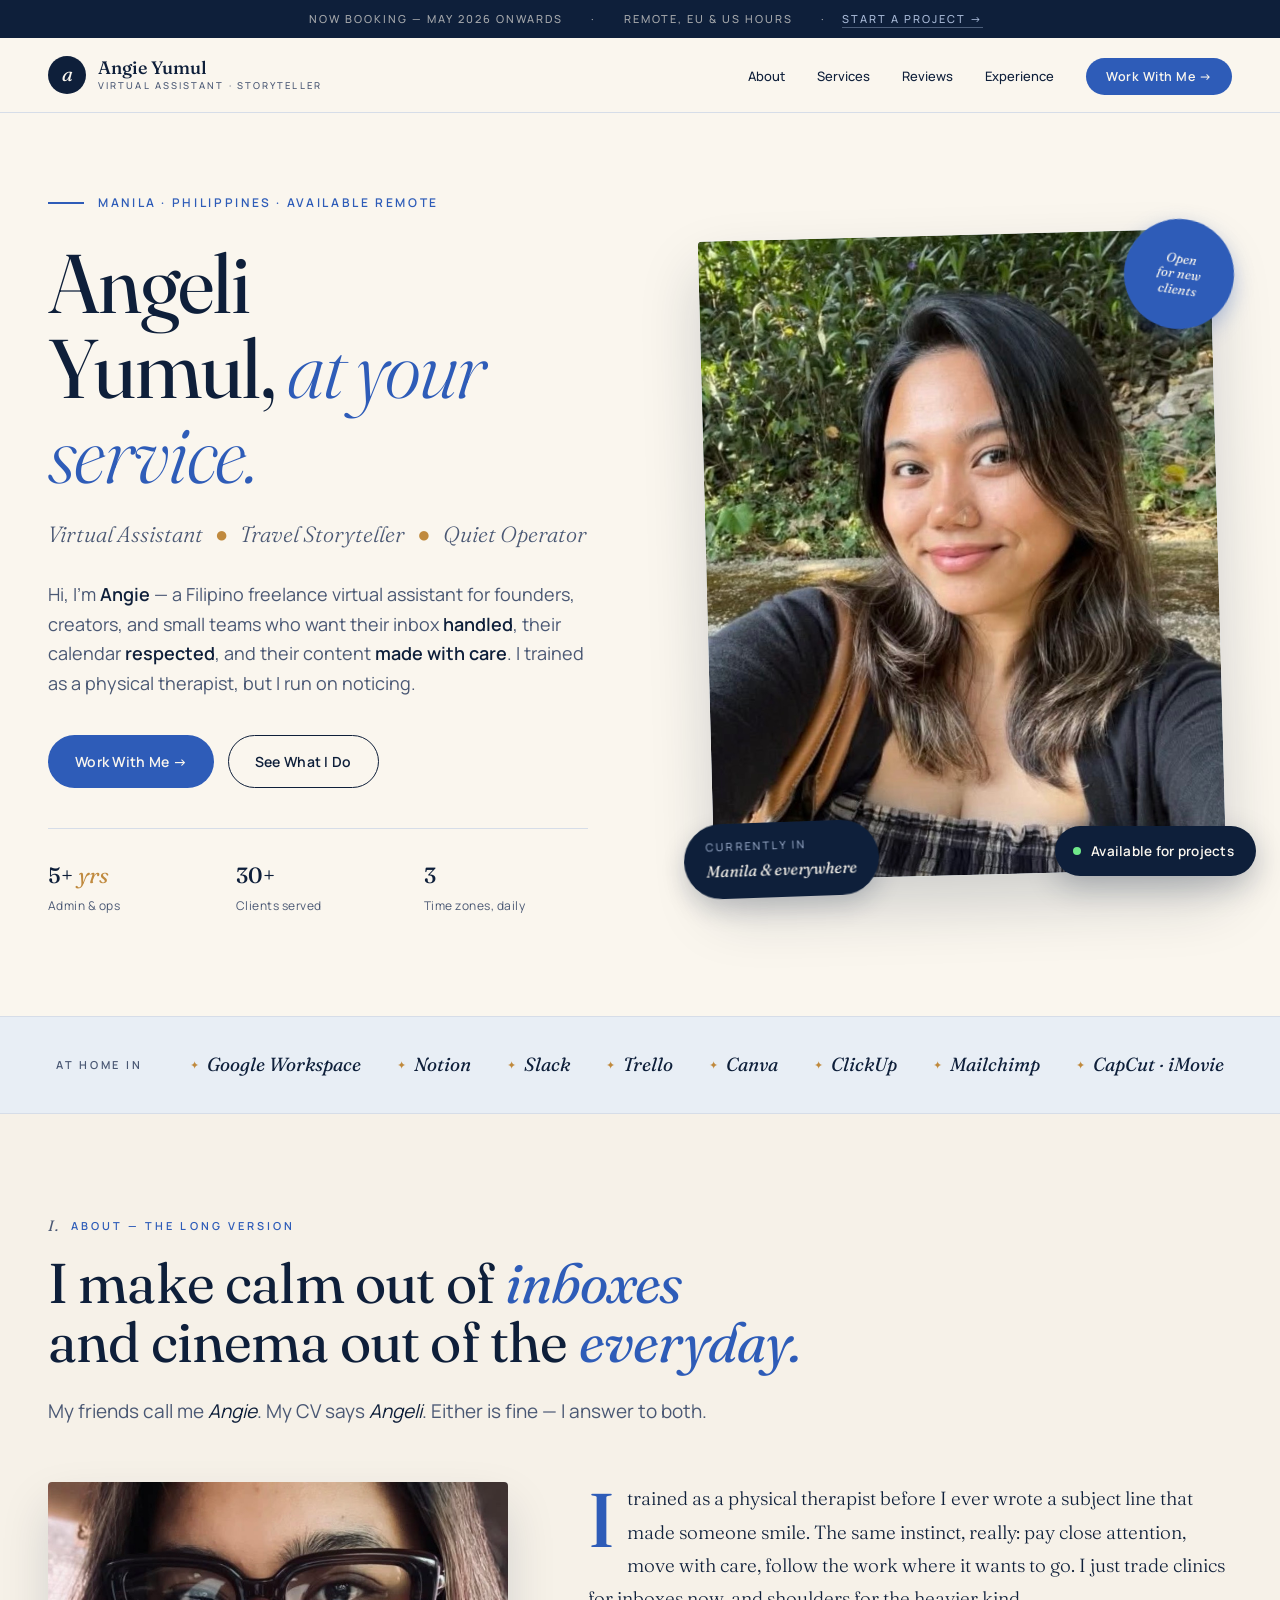
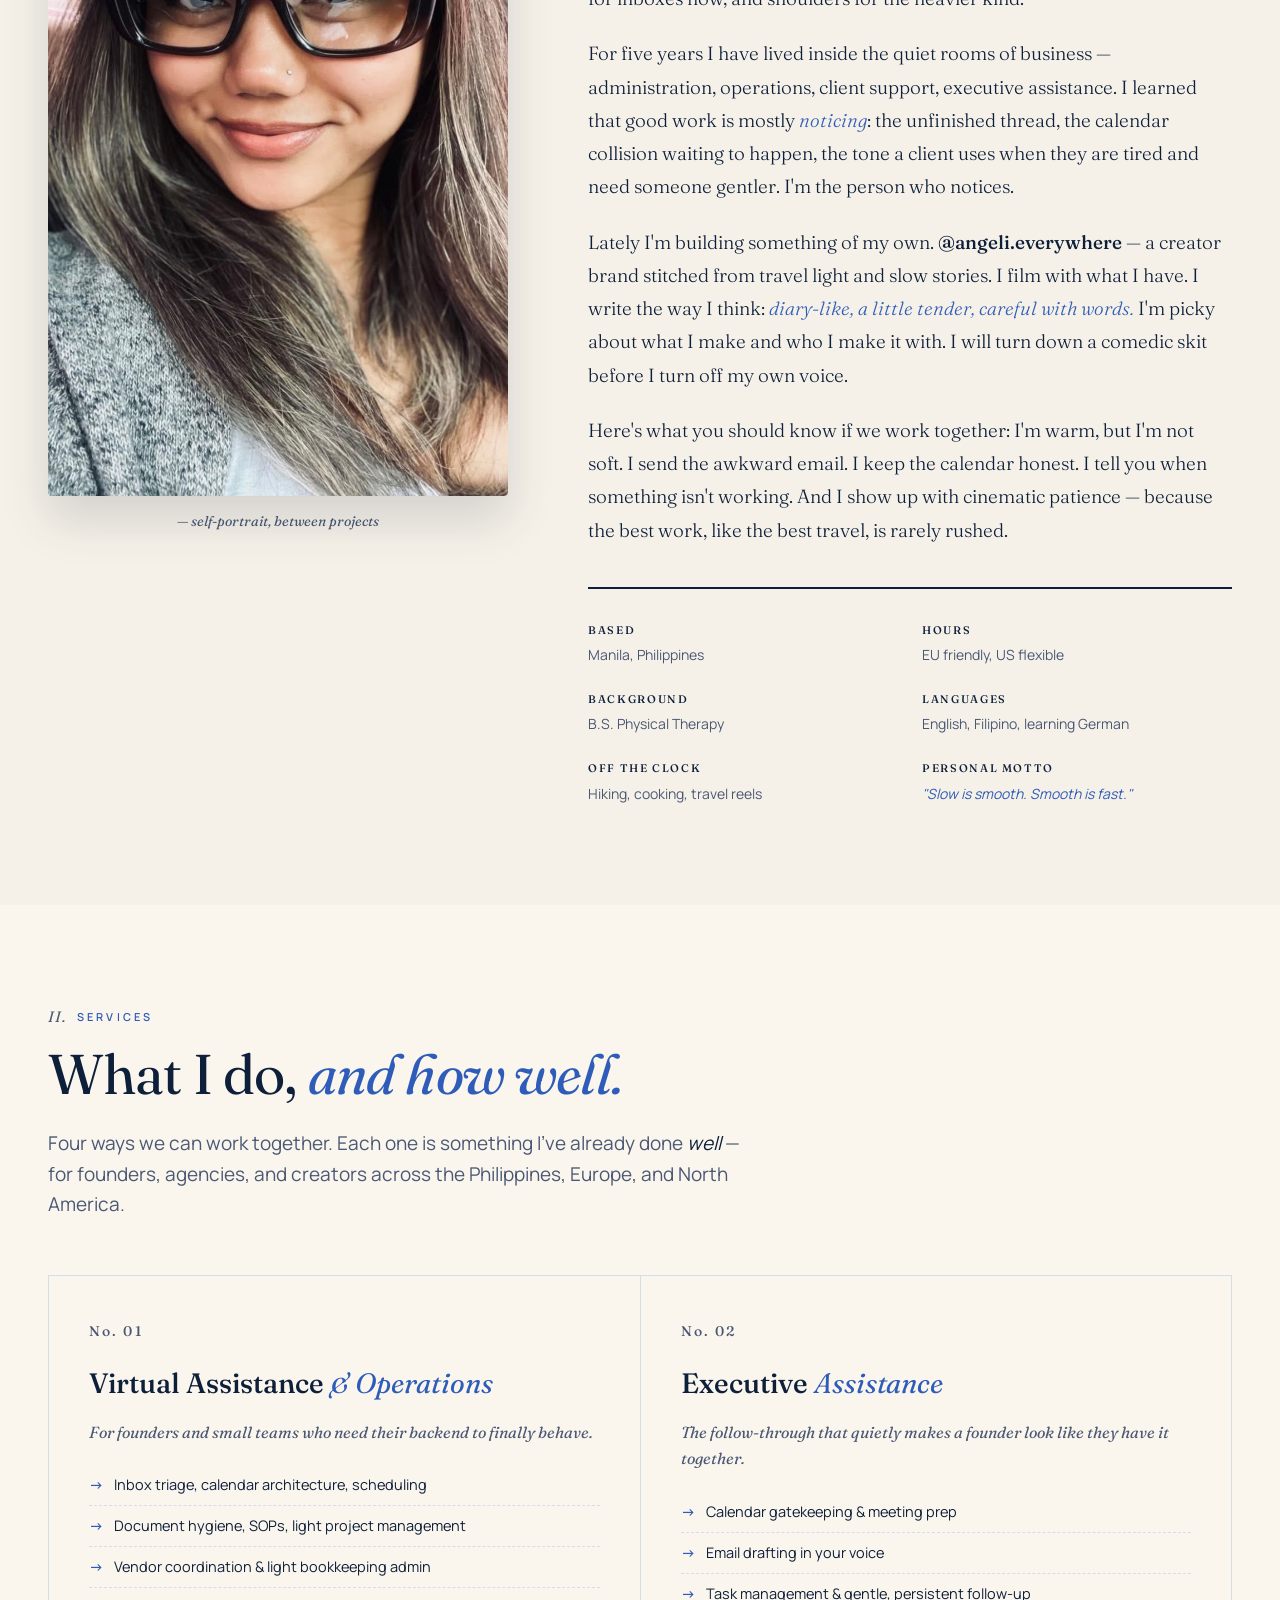
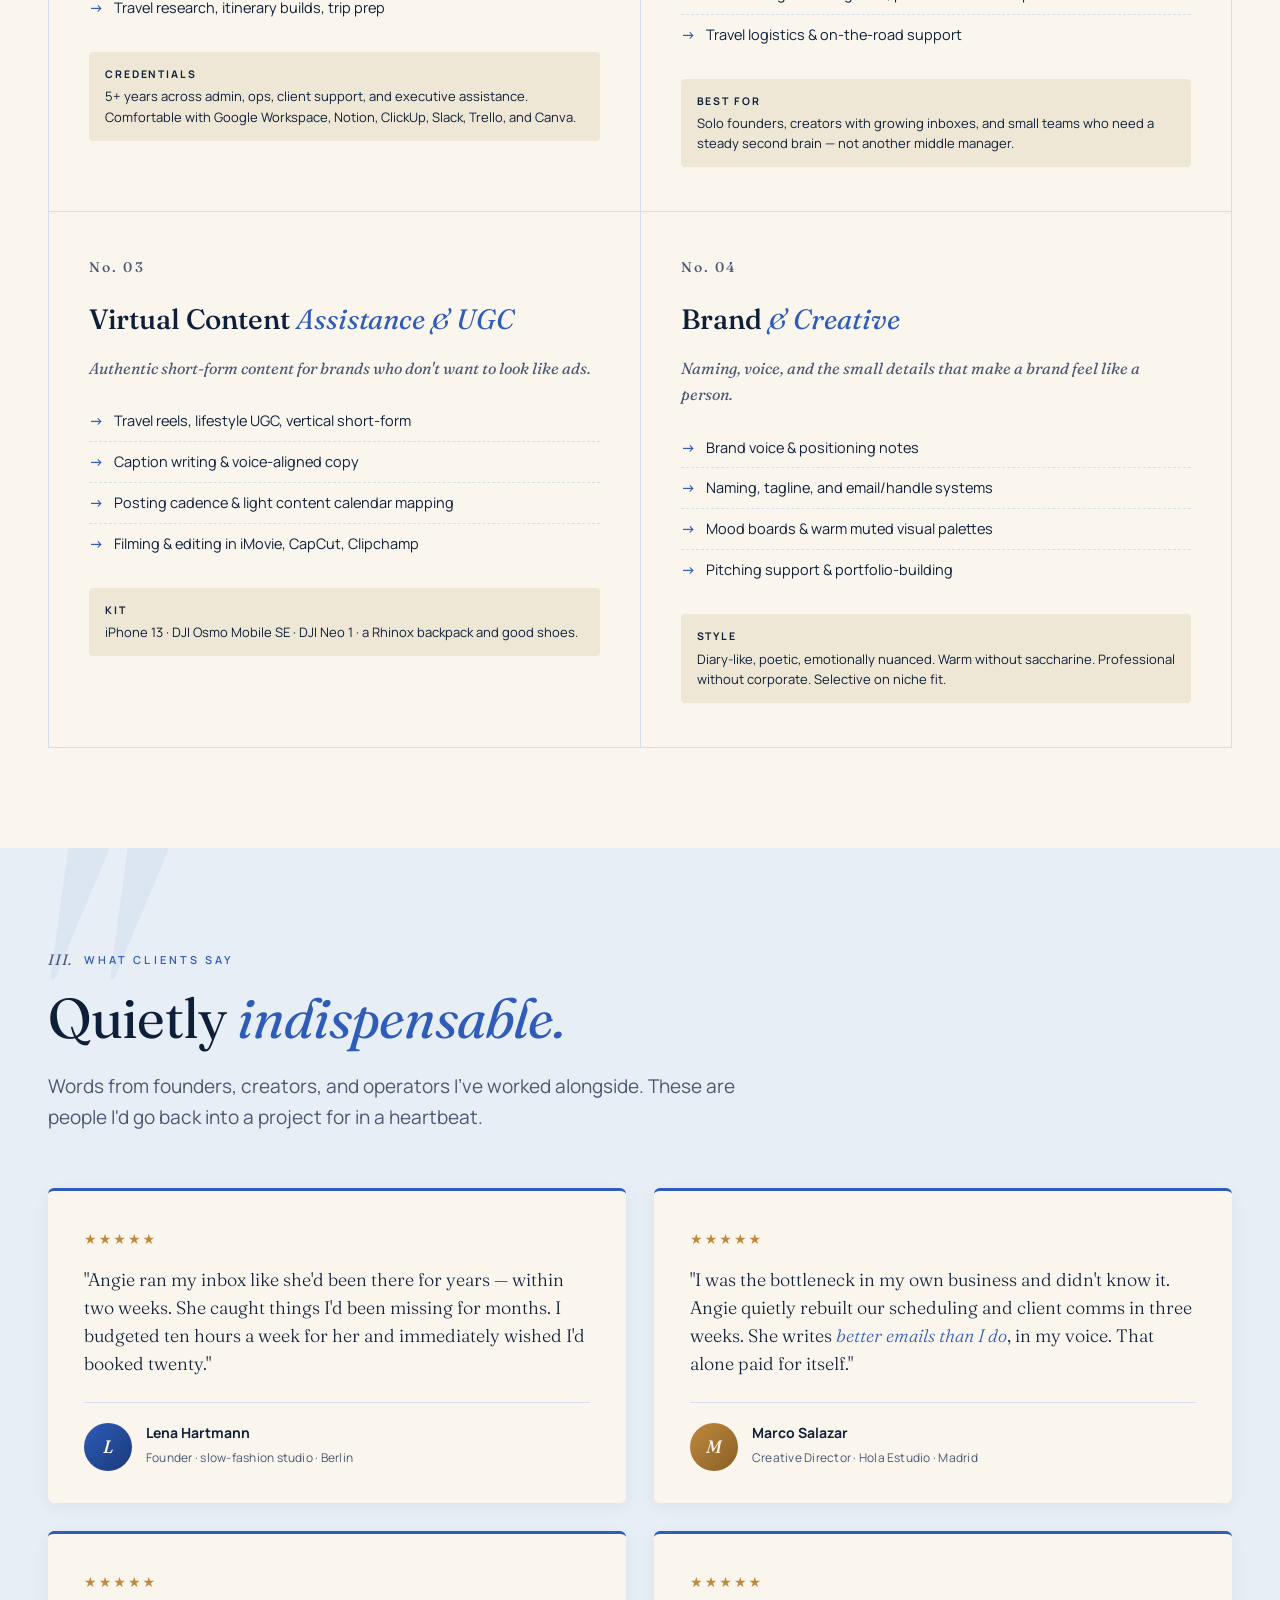
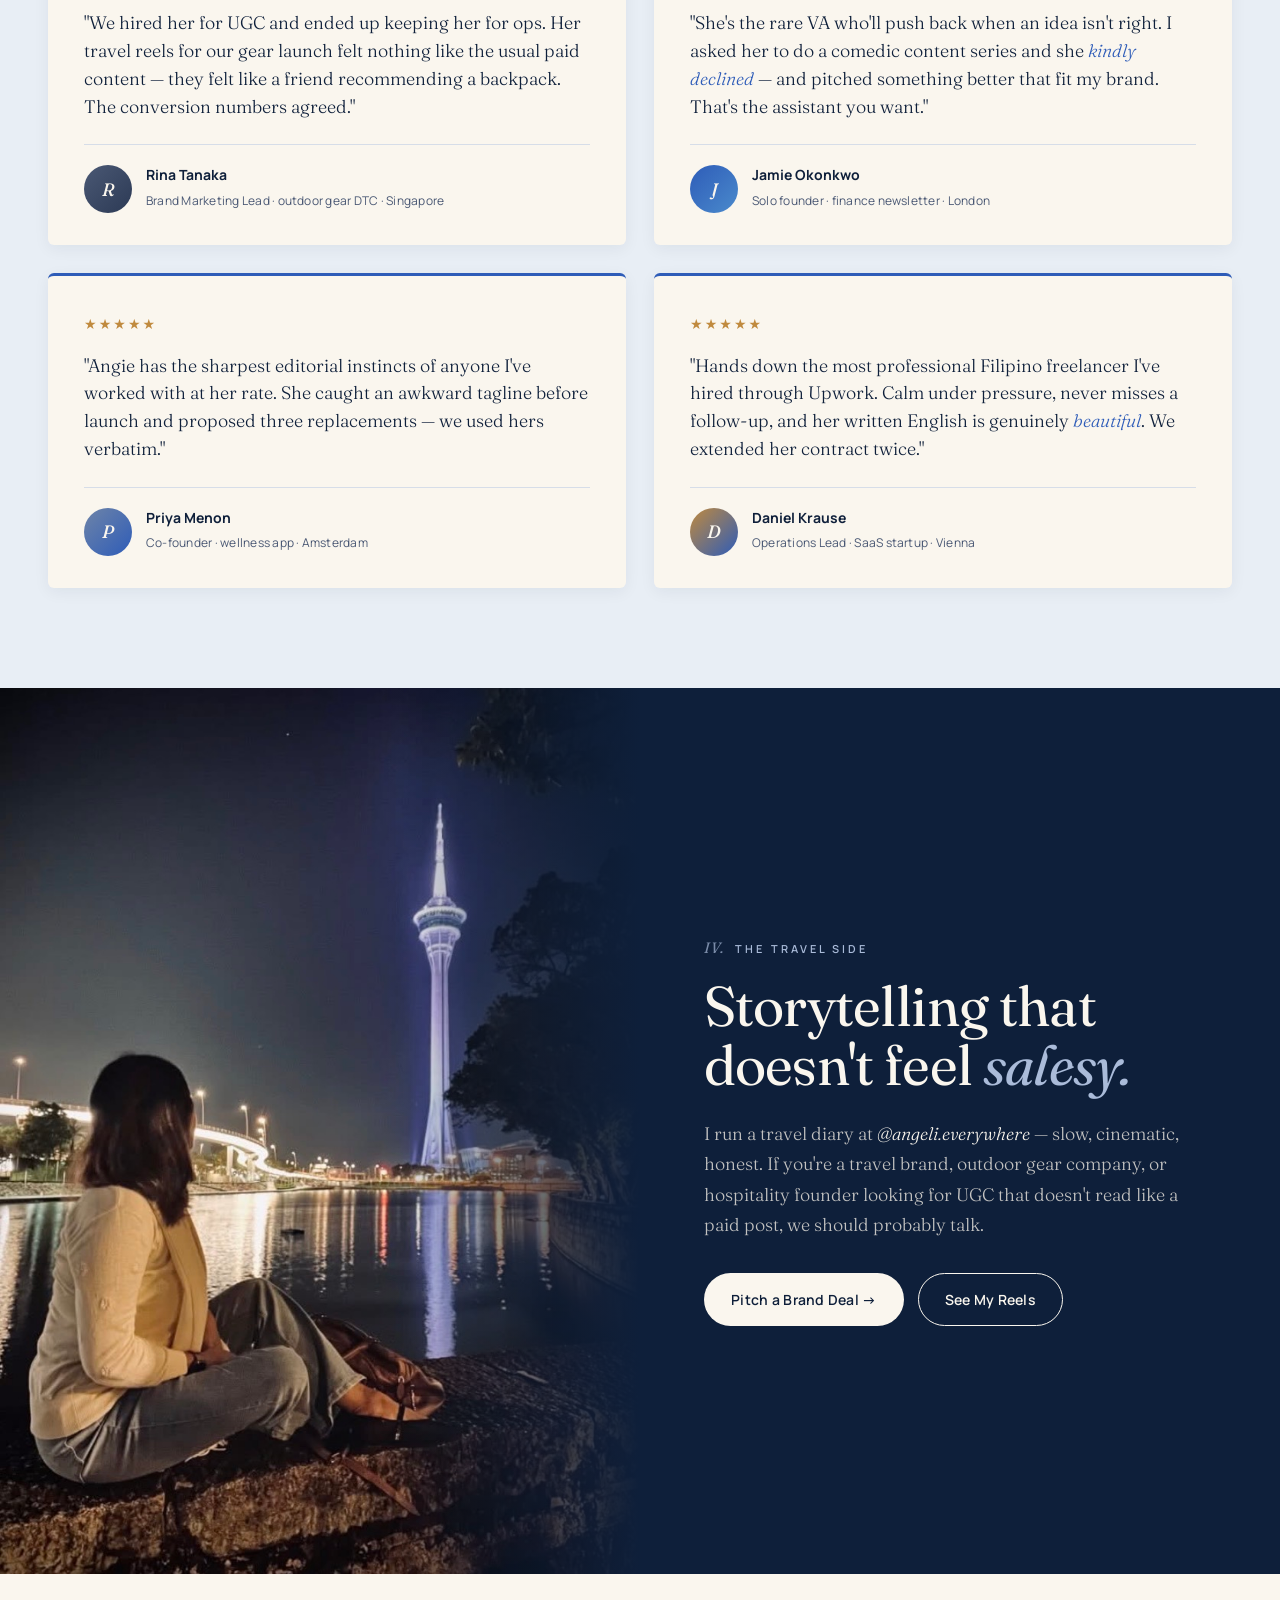
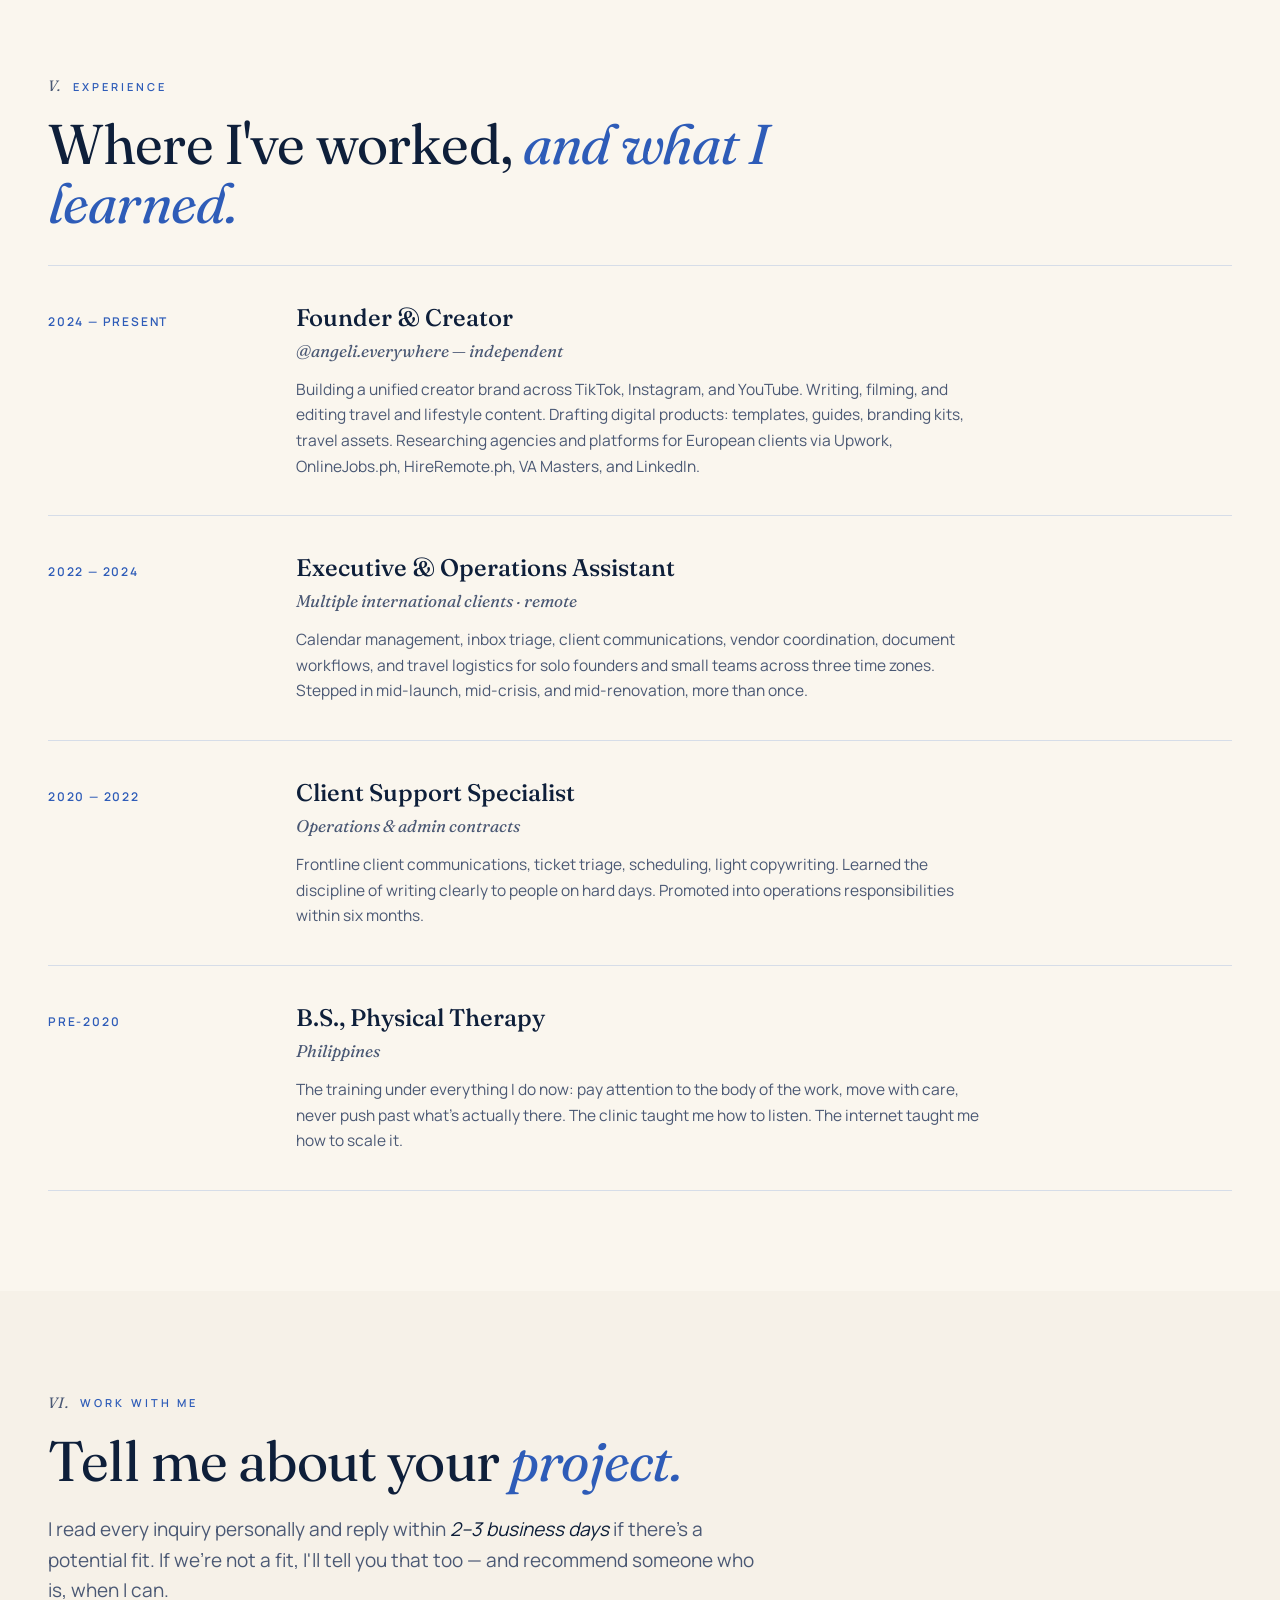
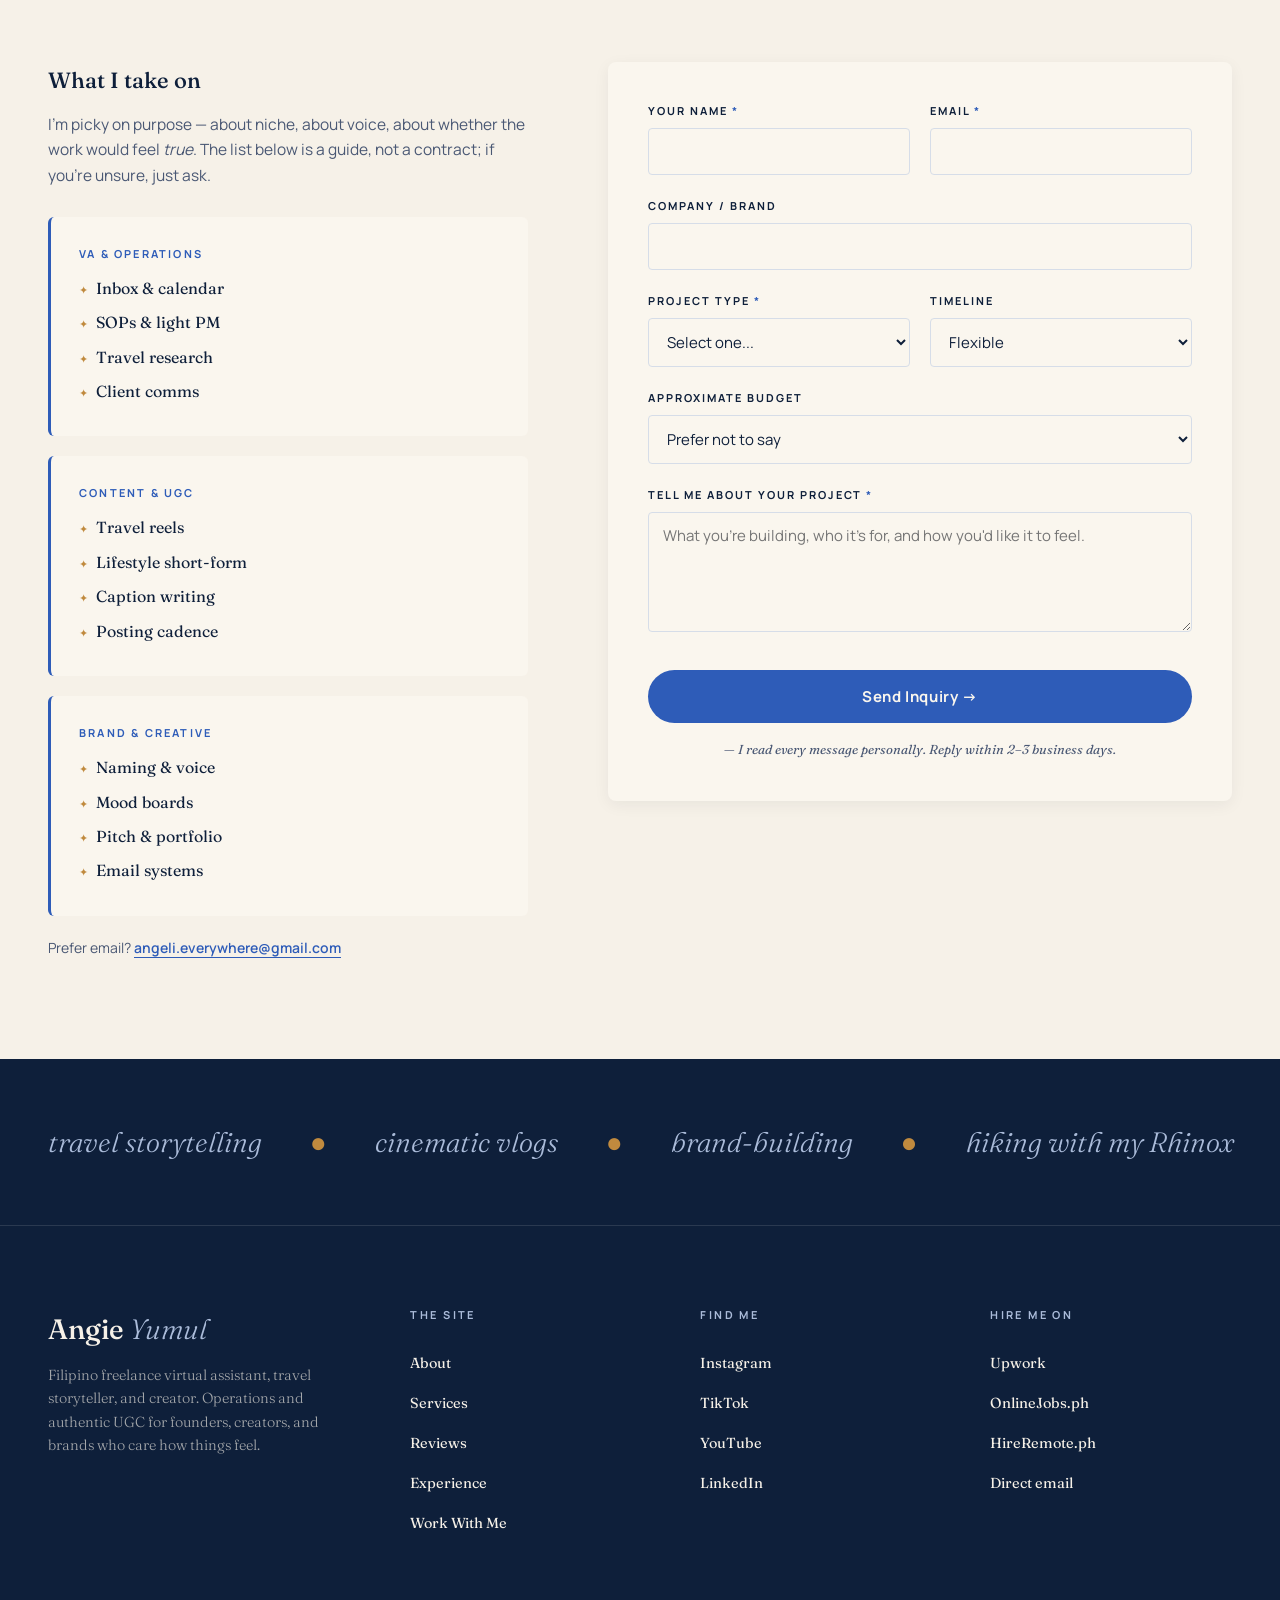
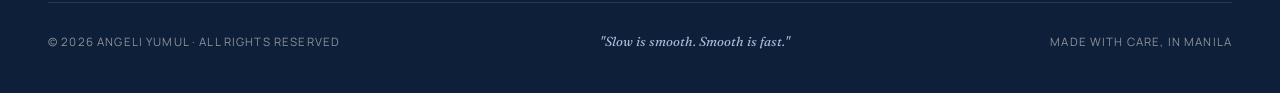
==== commit e692f608: "Redesign: blue palette, real photos, mock testimonials, prominent CTAs, andrewlikoudis.com-inspired " ====
--- a/index.html
+++ b/index.html
@@ -3,28 +3,30 @@
 <head>
 <meta charset="UTF-8" />
 <meta name="viewport" content="width=device-width, initial-scale=1.0" />
-<title>Angeli — Virtual Assistant & Travel Storyteller</title>
-<meta name="description" content="Filipino Virtual Assistant, Executive Assistant, and creator. Administration, operations, client support, and cinematic UGC for founders and brands." />
+<title>Angie Yumul — Virtual Assistant, Travel Storyteller, Creator</title>
+<meta name="description" content="Filipino freelance virtual assistant and travel storyteller. Operations, executive support, and authentic UGC for founders, creators, and brands who care how things feel." />
+<meta property="og:title" content="Angie Yumul — Virtual Assistant & Travel Storyteller" />
+<meta property="og:description" content="Operations, executive support, and authentic UGC for founders, creators, and brands who care how things feel." />
 <link rel="preconnect" href="https://fonts.googleapis.com">
 <link rel="preconnect" href="https://fonts.gstatic.com" crossorigin>
-<link href="https://fonts.googleapis.com/css2?family=Cormorant+Garamond:ital,wght@0,400;0,500;0,600;0,700;1,400;1,500&family=Marcellus&family=Manrope:wght@300;400;500;600;700&display=swap" rel="stylesheet">
+<link href="https://fonts.googleapis.com/css2?family=Fraunces:ital,opsz,wght@0,9..144,300;0,9..144,400;0,9..144,500;0,9..144,600;1,9..144,300;1,9..144,400&family=Manrope:wght@300;400;500;600;700&display=swap" rel="stylesheet">
 <style>
   :root {
-    /* Blue-dominant palette — her favorite color */
-    --paper: #f7f5ef;        /* warm cream paper */
-    --paper-tint: #efece3;
-    --ink: #0f1d3a;          /* deep navy, primary text */
-    --ink-soft: #3d4a66;
-    --indigo: #1e3a8a;       /* primary blue */
-    --azure: #2563eb;        /* accent CTA blue */
-    --sky: #7ba3d8;          /* light accent */
-    --gold: #b08a4f;         /* warm metallic accent (sparingly) */
-    --rule: #d8d2c1;
-    --rule-soft: #e8e3d4;
-
-    --serif-display: 'Marcellus', serif;
-    --serif-body: 'Cormorant Garamond', 'Times New Roman', serif;
-    --sans: 'Manrope', system-ui, sans-serif;
+    /* Blue-anchored, warm palette */
+    --ink:        #0e1f3a;        /* deep navy — primary text */
+    --ink-soft:   #4a5874;        /* muted slate */
+    --blue:       #2e5cb8;        /* her favourite blue, the workhorse */
+    --blue-deep:  #1a3a7a;        /* deeper blue for accents */
+    --blue-soft:  #aabbd9;        /* soft hazy blue */
+    --mist:       #e8eef5;        /* pale blue-grey background */
+    --bone:       #f6f1e8;        /* warm bone */
+    --paper:      #faf6ee;        /* page bg */
+    --cream:      #efe7d6;        /* soft cream accent */
+    --gold:       #c08a3e;        /* warm accent — italic highlights */
+    --line:       #d6dde8;        /* hairlines */
+
+    --serif: 'Fraunces', 'Times New Roman', serif;
+    --sans:  'Manrope', system-ui, sans-serif;
   }
 
   * { margin: 0; padding: 0; box-sizing: border-box; }
@@ -33,60 +35,81 @@
   body {
     background: var(--paper);
     color: var(--ink);
-    font-family: var(--serif-body);
-    font-size: 19px;
+    font-family: var(--sans);
+    font-size: 17px;
     line-height: 1.65;
     -webkit-font-smoothing: antialiased;
-  }
-
-  ::selection { background: var(--indigo); color: var(--paper); }
-
-  /* — TOP BAR — */
-  .topbar {
+    overflow-x: hidden;
+  }
+
+  ::selection { background: var(--blue); color: var(--paper); }
+
+  img { max-width: 100%; display: block; }
+
+  /* — TOP STRIP — */
+  .topstrip {
     background: var(--ink);
-    color: var(--paper);
-    padding: 10px 32px;
+    color: var(--bone);
     font-family: var(--sans);
     font-size: 11px;
     letter-spacing: 0.18em;
     text-transform: uppercase;
     text-align: center;
+    padding: 10px 24px;
     font-weight: 500;
   }
-  .topbar a {
-    color: var(--sky);
-    text-decoration: none;
-    margin-left: 8px;
-  }
-  .topbar a:hover { color: var(--paper); }
+  .topstrip span { opacity: 0.65; margin: 0 12px; }
+  .topstrip a { color: var(--blue-soft); text-decoration: none; border-bottom: 1px solid rgba(170,187,217,0.4); padding-bottom: 1px; }
 
   /* — NAV — */
   nav {
     position: sticky;
     top: 0;
-    background: rgba(247, 245, 239, 0.96);
-    backdrop-filter: blur(10px);
-    -webkit-backdrop-filter: blur(10px);
-    border-bottom: 1px solid var(--rule-soft);
-    padding: 18px 32px;
+    background: rgba(250, 246, 238, 0.92);
+    backdrop-filter: blur(12px);
+    -webkit-backdrop-filter: blur(12px);
+    border-bottom: 1px solid var(--line);
+    padding: 18px 48px;
     display: flex;
     justify-content: space-between;
     align-items: center;
     z-index: 100;
   }
 
-  nav .mark {
-    font-family: var(--serif-display);
+  .brand {
+    display: flex;
+    align-items: center;
+    gap: 12px;
+    text-decoration: none;
+    color: var(--ink);
+  }
+  .brand-mark {
+    width: 38px; height: 38px;
+    border-radius: 50%;
+    background: var(--ink);
+    color: var(--paper);
+    display: flex; align-items: center; justify-content: center;
+    font-family: var(--serif);
+    font-style: italic;
     font-size: 20px;
-    color: var(--ink);
-    text-decoration: none;
-    letter-spacing: 0.02em;
-  }
-
-  nav .mark .accent {
-    font-family: var(--serif-body);
-    font-style: italic;
-    color: var(--indigo);
+    font-weight: 400;
+    line-height: 1;
+    padding-bottom: 2px;
+  }
+  .brand-text {
+    font-family: var(--serif);
+    font-size: 18px;
+    line-height: 1;
+    font-weight: 500;
+  }
+  .brand-text small {
+    display: block;
+    font-family: var(--sans);
+    font-size: 9.5px;
+    letter-spacing: 0.22em;
+    text-transform: uppercase;
+    color: var(--ink-soft);
+    margin-top: 4px;
     font-weight: 500;
   }
 
@@ -96,1606 +119,1577 @@
     list-style: none;
     align-items: center;
   }
-
-  nav a {
+  nav a.navlink {
+    font-family: var(--sans);
+    font-size: 13px;
+    font-weight: 500;
+    color: var(--ink);
+    text-decoration: none;
+    transition: color 0.3s;
+  }
+  nav a.navlink:hover { color: var(--blue); }
+
+  .nav-cta {
+    background: var(--blue);
+    color: var(--paper) !important;
+    padding: 10px 20px;
+    border-radius: 999px;
+    font-size: 12.5px !important;
+    letter-spacing: 0.04em;
+    font-weight: 600 !important;
+    transition: background 0.3s, transform 0.2s;
+  }
+  .nav-cta:hover { background: var(--blue-deep); transform: translateY(-1px); }
+
+  /* — Floating CTA pill (always visible) — */
+  .floating-cta {
+    position: fixed;
+    bottom: 24px; right: 24px;
+    background: var(--ink);
+    color: var(--paper);
+    padding: 14px 22px 14px 18px;
+    border-radius: 999px;
+    text-decoration: none;
+    font-family: var(--sans);
+    font-size: 13.5px;
+    font-weight: 600;
+    letter-spacing: 0.02em;
+    z-index: 99;
+    box-shadow: 0 10px 30px rgba(14, 31, 58, 0.25);
+    display: flex;
+    align-items: center;
+    gap: 10px;
+    transition: transform 0.3s, background 0.3s, box-shadow 0.3s;
+  }
+  .floating-cta:hover {
+    background: var(--blue);
+    transform: translateY(-2px);
+    box-shadow: 0 14px 36px rgba(46, 92, 184, 0.35);
+  }
+  .floating-cta-dot {
+    width: 8px; height: 8px;
+    border-radius: 50%;
+    background: #6fe88a;
+    box-shadow: 0 0 0 0 rgba(111, 232, 138, 0.7);
+    animation: pulse 2s infinite;
+  }
+  @keyframes pulse {
+    0% { box-shadow: 0 0 0 0 rgba(111, 232, 138, 0.7); }
+    70% { box-shadow: 0 0 0 8px rgba(111, 232, 138, 0); }
+    100% { box-shadow: 0 0 0 0 rgba(111, 232, 138, 0); }
+  }
+
+  /* — HERO — */
+  .hero {
+    padding: 80px 48px 100px;
+    position: relative;
+    overflow: hidden;
+  }
+  .hero-grid {
+    max-width: 1300px;
+    margin: 0 auto;
+    display: grid;
+    grid-template-columns: 1.1fr 1fr;
+    gap: 80px;
+    align-items: center;
+  }
+
+  .eyebrow {
     font-family: var(--sans);
     font-size: 12px;
-    letter-spacing: 0.18em;
-    text-transform: uppercase;
-    color: var(--ink-soft);
-    text-decoration: none;
-    font-weight: 500;
-    transition: color 0.3s ease;
-  }
-  nav a:hover { color: var(--indigo); }
-
-  nav .nav-cta {
-    background: var(--azure);
-    color: var(--paper);
-    padding: 11px 22px;
-    border-radius: 2px;
-    letter-spacing: 0.15em;
-    transition: background 0.3s ease, transform 0.2s ease;
-  }
-  nav .nav-cta:hover {
-    background: var(--indigo);
-    color: var(--paper);
-    transform: translateY(-1px);
-  }
-
-  /* — Buttons — */
-  .btn {
-    display: inline-block;
-    font-family: var(--sans);
-    font-size: 12px;
+    font-weight: 600;
     letter-spacing: 0.22em;
     text-transform: uppercase;
+    color: var(--blue);
+    margin-bottom: 28px;
+    display: flex;
+    align-items: center;
+    gap: 14px;
+  }
+  .eyebrow::before {
+    content: '';
+    width: 36px; height: 2px;
+    background: var(--blue);
+  }
+
+  .hero h1 {
+    font-family: var(--serif);
+    font-size: clamp(48px, 6.5vw, 86px);
+    line-height: 1.02;
+    letter-spacing: -0.02em;
+    color: var(--ink);
+    font-weight: 400;
+    margin-bottom: 20px;
+  }
+  .hero h1 em {
+    font-style: italic;
+    font-weight: 300;
+    color: var(--blue);
+  }
+  .hero-roles {
+    font-family: var(--serif);
+    font-style: italic;
+    font-size: 22px;
+    color: var(--ink-soft);
+    margin-bottom: 28px;
+    font-weight: 300;
+  }
+  .hero-roles .dot { color: var(--gold); margin: 0 8px; }
+
+  .hero-lede {
+    font-size: 18px;
+    line-height: 1.65;
+    color: var(--ink-soft);
+    max-width: 540px;
+    margin-bottom: 36px;
+  }
+  .hero-lede strong { color: var(--ink); font-weight: 600; }
+
+  .hero-cta {
+    display: flex;
+    gap: 14px;
+    flex-wrap: wrap;
+    margin-bottom: 40px;
+  }
+  .btn {
+    display: inline-flex;
+    align-items: center;
+    gap: 8px;
+    padding: 14px 26px;
+    border-radius: 999px;
     text-decoration: none;
-    padding: 16px 32px;
-    border-radius: 2px;
-    transition: all 0.3s ease;
+    font-family: var(--sans);
+    font-size: 14px;
     font-weight: 600;
-    cursor: pointer;
-    border: none;
+    letter-spacing: 0.02em;
+    transition: all 0.3s;
+    border: 1.5px solid transparent;
   }
   .btn-primary {
-    background: var(--azure);
+    background: var(--blue);
     color: var(--paper);
-    box-shadow: 0 4px 16px rgba(37, 99, 235, 0.25);
-  }
-  .btn-primary:hover {
-    background: var(--indigo);
-    transform: translateY(-2px);
-    box-shadow: 0 8px 24px rgba(30, 58, 138, 0.35);
-  }
+  }
+  .btn-primary:hover { background: var(--blue-deep); transform: translateY(-2px); }
   .btn-secondary {
     background: transparent;
     color: var(--ink);
-    border: 1.5px solid var(--ink);
-  }
-  .btn-secondary:hover {
+    border-color: var(--ink);
+  }
+  .btn-secondary:hover { background: var(--ink); color: var(--paper); transform: translateY(-2px); }
+
+  .hero-credentials {
+    padding-top: 28px;
+    border-top: 1px solid var(--line);
+    display: grid;
+    grid-template-columns: repeat(3, 1fr);
+    gap: 24px;
+    max-width: 540px;
+  }
+  .hero-credentials > div { font-size: 13px; }
+  .hero-credentials strong {
+    display: block;
+    font-family: var(--serif);
+    font-size: 22px;
+    font-weight: 500;
+    color: var(--ink);
+    margin-bottom: 2px;
+  }
+  .hero-credentials em {
+    font-family: var(--serif);
+    font-style: italic;
+    color: var(--gold);
+    font-weight: 400;
+  }
+  .hero-credentials span {
+    color: var(--ink-soft);
+    font-size: 12px;
+    letter-spacing: 0.04em;
+  }
+
+  /* Hero photo */
+  .hero-visual {
+    position: relative;
+    aspect-ratio: 4/5;
+    max-height: 640px;
+  }
+  .hero-photo-frame {
+    position: absolute;
+    inset: 0;
+    border-radius: 4px;
+    overflow: hidden;
+    background: var(--mist);
+    box-shadow: 0 30px 60px rgba(14, 31, 58, 0.18);
+    transform: rotate(-1.5deg);
+  }
+  .hero-photo-frame img {
+    width: 100%; height: 100%;
+    object-fit: cover;
+    object-position: center 25%;
+  }
+  .hero-photo-tag {
+    position: absolute;
+    bottom: -22px;
+    left: -22px;
     background: var(--ink);
     color: var(--paper);
-  }
-  .btn-light {
-    background: var(--paper);
-    color: var(--ink);
-  }
-  .btn-light:hover { background: var(--sky); color: var(--paper); }
-
-  /* — Section ornament — */
-  .ornament {
-    text-align: center;
-    color: var(--gold);
-    font-size: 18px;
-    margin: 0 auto 24px;
-    letter-spacing: 0.5em;
-    padding-left: 0.5em;
-  }
-
-  .eyebrow {
-    font-family: var(--sans);
-    font-size: 11px;
-    letter-spacing: 0.4em;
-    text-transform: uppercase;
-    color: var(--indigo);
-    font-weight: 600;
-    margin-bottom: 16px;
-    text-align: center;
-  }
-
-  .roman {
-    font-family: var(--serif-display);
-    font-size: 14px;
-    color: var(--gold);
-    letter-spacing: 0.1em;
-    display: block;
-    text-align: center;
-    margin-bottom: 12px;
-  }
-
-  /* — HERO — */
-  .hero {
-    padding: 80px 32px 100px;
-    background:
-      radial-gradient(ellipse at 20% 0%, rgba(123, 163, 216, 0.18) 0%, transparent 55%),
-      radial-gradient(ellipse at 90% 100%, rgba(30, 58, 138, 0.10) 0%, transparent 55%),
-      var(--paper);
-    text-align: center;
-    position: relative;
-    overflow: hidden;
-  }
-
-  .hero-portrait-wrap {
-    display: flex;
-    justify-content: center;
-    margin-bottom: 28px;
-    position: relative;
-  }
-
-  .hero-portrait {
-    width: 140px;
-    height: 140px;
+    font-family: var(--serif);
+    font-style: italic;
+    font-size: 16px;
+    padding: 14px 22px;
+    border-radius: 999px;
+    transform: rotate(-2deg);
+    z-index: 2;
+    box-shadow: 0 10px 24px rgba(14, 31, 58, 0.2);
+  }
+  .hero-photo-tag span { color: var(--blue-soft); font-style: normal; font-family: var(--sans); font-size: 11px; letter-spacing: 0.2em; text-transform: uppercase; display: block; margin-bottom: 2px; }
+
+  .hero-photo-stamp {
+    position: absolute;
+    top: -16px;
+    right: -16px;
+    background: var(--blue);
+    color: var(--paper);
+    font-family: var(--serif);
+    font-size: 13px;
+    padding: 18px 14px;
     border-radius: 50%;
-    background: linear-gradient(135deg, var(--indigo) 0%, var(--azure) 50%, var(--sky) 100%);
+    width: 110px; height: 110px;
     display: flex;
     align-items: center;
     justify-content: center;
-    font-family: var(--serif-display);
-    color: var(--paper);
-    font-size: 56px;
-    box-shadow: 0 12px 40px rgba(15, 29, 58, 0.20);
-    border: 3px solid var(--paper);
-    position: relative;
-  }
-  .hero-portrait::after {
-    content: '';
-    position: absolute;
-    inset: -10px;
-    border-radius: 50%;
-    border: 1px solid var(--rule);
-    opacity: 0.6;
-  }
-
-  .hero-tagline {
-    font-family: var(--sans);
-    font-size: 11px;
-    letter-spacing: 0.35em;
-    text-transform: uppercase;
-    color: var(--ink-soft);
-    margin-bottom: 24px;
-    font-weight: 500;
-  }
-
-  .hero h1 {
-    font-family: var(--serif-display);
-    font-size: clamp(42px, 6vw, 78px);
-    line-height: 1.05;
-    letter-spacing: -0.01em;
-    margin-bottom: 12px;
-    color: var(--ink);
-  }
-
-  .hero h1 .italic {
-    font-family: var(--serif-body);
+    text-align: center;
+    line-height: 1.2;
+    transform: rotate(8deg);
+    z-index: 2;
     font-style: italic;
-    color: var(--indigo);
-    font-weight: 500;
-  }
-
-  .hero-subtitle {
-    font-family: var(--serif-body);
-    font-style: italic;
-    font-size: 22px;
-    color: var(--ink-soft);
-    margin-bottom: 32px;
-  }
-
-  .hero-credentials {
-    max-width: 620px;
-    margin: 0 auto 40px;
-    color: var(--ink-soft);
-    font-size: 19px;
-    line-height: 1.7;
-  }
-
-  .hero-credentials strong {
-    color: var(--ink);
-    font-weight: 600;
-  }
-
-  .hero-cta {
+    box-shadow: 0 8px 20px rgba(46, 92, 184, 0.35);
+  }
+
+  /* — TRUSTED BY STRIP — */
+  .trusted {
+    padding: 32px 48px;
+    background: var(--mist);
+    border-top: 1px solid var(--line);
+    border-bottom: 1px solid var(--line);
+  }
+  .trusted-inner {
+    max-width: 1300px;
+    margin: 0 auto;
     display: flex;
-    gap: 16px;
-    justify-content: center;
-    flex-wrap: wrap;
-    margin-bottom: 56px;
-  }
-
-  .hero-meta {
-    display: flex;
-    justify-content: center;
+    align-items: center;
     gap: 48px;
     flex-wrap: wrap;
-    padding-top: 32px;
-    border-top: 1px solid var(--rule);
-    max-width: 820px;
-    margin: 0 auto;
+    justify-content: center;
+  }
+  .trusted-label {
     font-family: var(--sans);
     font-size: 11px;
-    letter-spacing: 0.18em;
-    text-transform: uppercase;
-    color: var(--ink-soft);
-  }
-  .hero-meta strong {
-    display: block;
-    color: var(--ink);
-    font-weight: 600;
-    margin-bottom: 4px;
-    font-size: 12px;
-  }
-
-  /* — Platforms strip (logo wall analog) — */
-  .platforms {
-    background: var(--paper-tint);
-    padding: 36px 32px;
-    border-top: 1px solid var(--rule-soft);
-    border-bottom: 1px solid var(--rule-soft);
-  }
-  .platforms-inner {
-    max-width: 1100px;
-    margin: 0 auto;
-    display: flex;
-    justify-content: center;
-    align-items: center;
-    gap: 56px;
-    flex-wrap: wrap;
-  }
-  .platforms-label {
-    font-family: var(--sans);
-    font-size: 10px;
-    letter-spacing: 0.3em;
+    letter-spacing: 0.25em;
     text-transform: uppercase;
     color: var(--ink-soft);
     font-weight: 600;
   }
-  .platform {
-    font-family: var(--serif-display);
-    font-size: 18px;
-    color: var(--ink);
-    letter-spacing: 0.04em;
-    opacity: 0.8;
-    transition: opacity 0.3s ease, color 0.3s ease;
-  }
-  .platform .at { color: var(--indigo); font-style: italic; font-family: var(--serif-body); }
-  .platform:hover { opacity: 1; color: var(--indigo); }
-
-  /* — Sections — */
+  .trusted-platforms {
+    display: flex;
+    gap: 36px;
+    flex-wrap: wrap;
+    align-items: center;
+    font-family: var(--serif);
+    font-style: italic;
+    font-size: 19px;
+    color: var(--ink);
+  }
+  .trusted-platforms span { display: flex; align-items: center; gap: 8px; }
+  .trusted-platforms span::before {
+    content: '✦';
+    color: var(--gold);
+    font-size: 11px;
+    font-style: normal;
+  }
+
+  /* — SECTION BASE — */
   section {
-    padding: 110px 32px;
-  }
-  .section-inner {
-    max-width: 1200px;
-    margin: 0 auto;
-  }
-
-  h2 {
-    font-family: var(--serif-display);
-    font-size: clamp(34px, 4.5vw, 54px);
-    line-height: 1.1;
-    letter-spacing: -0.005em;
-    text-align: center;
-    margin-bottom: 56px;
-    color: var(--ink);
-  }
-  h2 .italic {
-    font-family: var(--serif-body);
-    font-style: italic;
-    color: var(--indigo);
-    font-weight: 500;
-  }
-
-  /* — ABOUT — */
-  .about {
-    background: var(--paper);
-  }
-  .about-grid {
-    display: grid;
-    grid-template-columns: 1fr 1.3fr;
-    gap: 80px;
-    max-width: 1200px;
-    margin: 0 auto;
-    align-items: start;
-  }
-
-  .about-card {
-    background: var(--paper-tint);
-    padding: 48px 40px;
-    border: 1px solid var(--rule-soft);
-    text-align: center;
-    position: sticky;
-    top: 100px;
-  }
-
-  .about-card .avatar {
-    width: 100px;
-    height: 100px;
-    border-radius: 50%;
-    background: linear-gradient(135deg, var(--indigo), var(--azure));
-    color: var(--paper);
-    font-family: var(--serif-display);
-    font-size: 40px;
-    display: flex;
-    align-items: center;
-    justify-content: center;
-    margin: 0 auto 20px;
-    box-shadow: 0 6px 20px rgba(15, 29, 58, 0.15);
-  }
-
-  .about-card h3 {
-    font-family: var(--serif-display);
-    font-size: 28px;
-    margin-bottom: 4px;
-  }
-
-  .about-card .aliases {
-    font-family: var(--serif-body);
-    font-style: italic;
-    color: var(--ink-soft);
-    font-size: 16px;
-    margin-bottom: 20px;
-  }
-
-  .about-card .role {
+    padding: 100px 48px;
+  }
+  .section-inner { max-width: 1300px; margin: 0 auto; }
+
+  .section-eyebrow {
     font-family: var(--sans);
     font-size: 11px;
-    letter-spacing: 0.22em;
+    letter-spacing: 0.28em;
     text-transform: uppercase;
-    color: var(--indigo);
+    color: var(--blue);
     font-weight: 600;
-    padding-top: 20px;
-    border-top: 1px solid var(--rule);
-    margin-bottom: 8px;
-  }
-  .about-card .role-detail {
-    font-size: 15px;
-    color: var(--ink-soft);
-    line-height: 1.5;
-    font-style: italic;
-  }
-  .about-card .role + .role-detail { margin-bottom: 16px; }
-  .about-card .role:not(:first-of-type) {
-    margin-top: 16px;
-    padding-top: 16px;
-  }
-
-  .about-prose h2 {
-    text-align: left;
-    margin-bottom: 32px;
-  }
-  .about-prose .roman, .about-prose .ornament {
-    text-align: left;
-    padding-left: 0;
-    margin-left: 0;
-  }
-  .about-prose .ornament { letter-spacing: 0.4em; }
-
-  .about-prose p {
-    font-size: 20px;
-    line-height: 1.75;
-    margin-bottom: 24px;
-    color: var(--ink);
-  }
-
-  .about-prose p:first-of-type::first-letter {
-    font-family: var(--serif-display);
-    font-size: 64px;
-    float: left;
-    line-height: 0.9;
-    padding: 8px 14px 0 0;
-    color: var(--indigo);
-  }
-
-  .about-prose em {
-    font-style: italic;
-    color: var(--indigo);
-  }
-
-  .credentials-strip {
-    margin-top: 32px;
-    display: grid;
-    grid-template-columns: repeat(3, 1fr);
-    gap: 16px;
-    padding: 28px 0;
-    border-top: 1px solid var(--rule);
-    border-bottom: 1px solid var(--rule);
-  }
-  .credentials-strip .stat {
-    text-align: center;
-  }
-  .credentials-strip .num {
-    font-family: var(--serif-display);
-    font-size: 32px;
-    color: var(--indigo);
-    line-height: 1;
-    margin-bottom: 8px;
-  }
-  .credentials-strip .label {
-    font-family: var(--sans);
-    font-size: 10px;
-    letter-spacing: 0.22em;
-    text-transform: uppercase;
-    color: var(--ink-soft);
-    font-weight: 600;
-  }
-
-  /* — SERVICES — */
-  .services {
-    background: var(--paper-tint);
-    border-top: 1px solid var(--rule-soft);
-    border-bottom: 1px solid var(--rule-soft);
-  }
-
-  .services-grid {
-    display: grid;
-    grid-template-columns: repeat(2, 1fr);
-    gap: 24px;
-    margin-bottom: 56px;
-  }
-
-  .service-card {
-    background: var(--paper);
-    border: 1px solid var(--rule-soft);
-    padding: 40px 36px;
-    transition: transform 0.4s ease, box-shadow 0.4s ease, border-color 0.4s ease;
-    position: relative;
-  }
-  .service-card:hover {
-    transform: translateY(-4px);
-    box-shadow: 0 16px 40px rgba(15, 29, 58, 0.10);
-    border-color: var(--sky);
-  }
-
-  .service-num {
-    font-family: var(--serif-display);
-    font-size: 14px;
-    color: var(--gold);
-    letter-spacing: 0.15em;
     margin-bottom: 16px;
     display: flex;
     align-items: center;
     gap: 12px;
   }
-  .service-num::before {
-    content: '';
-    width: 32px; height: 1px;
-    background: var(--gold);
-  }
-
-  .service-card h3 {
-    font-family: var(--serif-display);
-    font-size: 26px;
+  .section-eyebrow .roman {
+    font-family: var(--serif);
+    font-style: italic;
+    color: var(--ink-soft);
+    font-size: 15px;
+    letter-spacing: 0.05em;
+    font-weight: 400;
+  }
+
+  h2 {
+    font-family: var(--serif);
+    font-size: clamp(36px, 4.5vw, 56px);
+    line-height: 1.05;
+    letter-spacing: -0.015em;
+    margin-bottom: 24px;
+    color: var(--ink);
+    font-weight: 400;
+    max-width: 900px;
+  }
+  h2 em {
+    font-style: italic;
+    color: var(--blue);
+    font-weight: 400;
+  }
+  h2 + .section-lede {
+    font-size: 19px;
+    color: var(--ink-soft);
+    max-width: 720px;
+    margin-bottom: 56px;
+    line-height: 1.6;
+  }
+  h2 + .section-lede em { font-style: italic; color: var(--ink); }
+
+  /* — ABOUT — */
+  .about {
+    background: var(--bone);
+  }
+  .about-grid {
+    display: grid;
+    grid-template-columns: 1fr 1.4fr;
+    gap: 80px;
+    align-items: start;
+  }
+
+  .about-photo {
+    position: sticky;
+    top: 110px;
+    aspect-ratio: 3/4;
+    border-radius: 4px;
+    overflow: hidden;
+    box-shadow: 0 24px 48px rgba(14, 31, 58, 0.15);
+    background: var(--mist);
+  }
+  .about-photo img { width: 100%; height: 100%; object-fit: cover; }
+  .about-photo-caption {
+    margin-top: 14px;
+    font-family: var(--serif);
+    font-style: italic;
+    font-size: 14px;
+    color: var(--ink-soft);
+    text-align: center;
+  }
+
+  .about-prose p {
+    font-size: 19px;
+    line-height: 1.75;
+    color: var(--ink);
+    margin-bottom: 22px;
+    font-family: var(--serif);
+    font-weight: 300;
+  }
+  .about-prose p:first-child::first-letter {
+    font-family: var(--serif);
+    font-size: 76px;
+    float: left;
+    line-height: 0.85;
+    padding: 6px 12px 0 0;
+    color: var(--blue);
+    font-weight: 500;
+  }
+  .about-prose p strong {
+    font-weight: 500;
+    color: var(--ink);
+    font-style: normal;
+  }
+  .about-prose em {
+    font-style: italic;
+    color: var(--blue);
+  }
+
+  .about-fact-list {
+    margin-top: 40px;
+    padding-top: 32px;
+    border-top: 2px solid var(--ink);
+    list-style: none;
+    display: grid;
+    grid-template-columns: repeat(2, 1fr);
+    gap: 24px;
+  }
+  .about-fact-list li {
+    font-family: var(--sans);
+    font-size: 14px;
+    color: var(--ink-soft);
+  }
+  .about-fact-list li strong {
+    display: block;
+    font-family: var(--serif);
+    color: var(--ink);
+    font-size: 15px;
+    font-weight: 500;
+    letter-spacing: 0.02em;
     margin-bottom: 4px;
-    color: var(--ink);
-  }
-  .service-card h3 .italic {
-    font-family: var(--serif-body);
+    text-transform: uppercase;
+    letter-spacing: 0.15em;
+    font-size: 11px;
+  }
+
+  /* — SERVICES — */
+  .services-grid {
+    display: grid;
+    grid-template-columns: repeat(2, 1fr);
+    gap: 0;
+    border-top: 1px solid var(--line);
+    border-left: 1px solid var(--line);
+  }
+  .service {
+    padding: 44px 40px;
+    border-right: 1px solid var(--line);
+    border-bottom: 1px solid var(--line);
+    background: var(--paper);
+    transition: background 0.4s;
+    position: relative;
+  }
+  .service:hover { background: var(--mist); }
+  .service:hover .service-num { color: var(--blue); }
+
+  .service-num {
+    font-family: var(--serif);
+    font-size: 14px;
+    color: var(--ink-soft);
+    letter-spacing: 0.15em;
+    margin-bottom: 24px;
+    transition: color 0.3s;
+    font-weight: 500;
+  }
+  .service h3 {
+    font-family: var(--serif);
+    font-size: 28px;
+    line-height: 1.2;
+    margin-bottom: 18px;
+    color: var(--ink);
+    font-weight: 500;
+  }
+  .service h3 em { font-style: italic; color: var(--blue); font-weight: 400; }
+
+  .service-tagline {
+    font-family: var(--serif);
     font-style: italic;
-    color: var(--indigo);
-    font-weight: 500;
-  }
-
-  .service-level {
-    font-family: var(--sans);
-    font-size: 10px;
-    letter-spacing: 0.25em;
-    text-transform: uppercase;
-    color: var(--azure);
+    font-size: 16px;
+    color: var(--ink-soft);
+    margin-bottom: 20px;
+  }
+
+  .service ul {
+    list-style: none;
+    margin-bottom: 24px;
+  }
+  .service ul li {
+    padding: 8px 0;
+    color: var(--ink);
+    font-size: 14.5px;
+    border-bottom: 1px dashed var(--line);
+    display: flex;
+    align-items: flex-start;
+    gap: 10px;
+  }
+  .service ul li:last-child { border-bottom: none; }
+  .service ul li::before {
+    content: '→';
+    color: var(--blue);
     font-weight: 600;
-    margin-bottom: 16px;
-  }
-
-  .service-card p {
-    color: var(--ink-soft);
-    font-size: 17px;
-    line-height: 1.65;
-    margin-bottom: 16px;
-  }
-
-  .service-card .for {
-    font-family: var(--sans);
-    font-size: 10px;
+    flex-shrink: 0;
+  }
+
+  .service-creds {
+    background: var(--cream);
+    padding: 14px 16px;
+    border-radius: 4px;
+    font-size: 13px;
+    color: var(--ink);
+    line-height: 1.55;
+  }
+  .service-creds strong {
+    color: var(--ink);
+    font-family: var(--sans);
+    font-size: 10.5px;
     letter-spacing: 0.18em;
     text-transform: uppercase;
-    color: var(--ink);
-    font-weight: 600;
-    padding-top: 14px;
-    border-top: 1px solid var(--rule-soft);
+    font-weight: 700;
+    display: block;
+    margin-bottom: 4px;
   }
 
   /* — TESTIMONIALS — */
   .testimonials {
-    background: var(--paper);
-  }
+    background: var(--mist);
+    padding: 100px 48px;
+    position: relative;
+    overflow: hidden;
+  }
+  .testimonials::before {
+    content: '"';
+    position: absolute;
+    top: -60px; left: -10px;
+    font-family: var(--serif);
+    font-size: 480px;
+    color: rgba(46, 92, 184, 0.06);
+    line-height: 1;
+    pointer-events: none;
+    font-style: italic;
+  }
+  .testimonials-inner { position: relative; z-index: 2; }
 
   .testimonial-grid {
     display: grid;
     grid-template-columns: repeat(2, 1fr);
-    gap: 32px;
-  }
-
-  .endorsement {
-    background: var(--paper-tint);
-    border: 1px solid var(--rule-soft);
-    padding: 40px 36px;
-    position: relative;
-    transition: transform 0.4s ease, box-shadow 0.4s ease;
-  }
-  .endorsement:hover {
-    transform: translateY(-3px);
-    box-shadow: 0 12px 32px rgba(15, 29, 58, 0.08);
-  }
-
-  .endorsement::before {
-    content: '"';
-    position: absolute;
-    top: 12px; left: 24px;
-    font-family: var(--serif-display);
-    font-size: 80px;
-    color: var(--sky);
-    opacity: 0.4;
-    line-height: 1;
-  }
-
-  .endorsement-text {
-    font-size: 19px;
-    line-height: 1.65;
-    color: var(--ink);
-    font-style: italic;
-    margin-bottom: 28px;
-    position: relative;
-    z-index: 2;
-  }
-
-  .endorsement-attribution {
+    gap: 28px;
+    margin-top: 48px;
+  }
+
+  .testimonial {
+    background: var(--paper);
+    padding: 36px 36px 32px;
+    border-radius: 6px;
+    box-shadow: 0 4px 16px rgba(14, 31, 58, 0.06);
+    border-top: 3px solid var(--blue);
+    display: flex;
+    flex-direction: column;
+  }
+  .testimonial-stars {
+    color: var(--gold);
+    font-size: 14px;
+    letter-spacing: 0.15em;
+    margin-bottom: 16px;
+  }
+  .testimonial-quote {
+    font-family: var(--serif);
+    font-size: 18px;
+    line-height: 1.55;
+    color: var(--ink);
+    font-weight: 300;
+    margin-bottom: 24px;
+    flex-grow: 1;
+  }
+  .testimonial-quote em { font-style: italic; color: var(--blue); }
+  .testimonial-author {
     display: flex;
     align-items: center;
-    gap: 16px;
+    gap: 14px;
     padding-top: 20px;
-    border-top: 1px solid var(--rule-soft);
-  }
-
-  .endorsement-avatar {
-    width: 52px; height: 52px;
+    border-top: 1px solid var(--line);
+  }
+  .testimonial-avatar {
+    width: 48px; height: 48px;
     border-radius: 50%;
-    background: linear-gradient(135deg, var(--indigo), var(--azure));
-    color: var(--paper);
-    font-family: var(--serif-display);
-    font-size: 20px;
+    flex-shrink: 0;
     display: flex;
     align-items: center;
     justify-content: center;
-    flex-shrink: 0;
+    font-family: var(--serif);
+    font-style: italic;
+    color: var(--paper);
+    font-size: 18px;
+    font-weight: 500;
+  }
+  .testimonial-author-info strong {
+    display: block;
+    font-family: var(--sans);
+    font-size: 14px;
+    font-weight: 700;
+    color: var(--ink);
+    line-height: 1.3;
+  }
+  .testimonial-author-info span {
+    font-family: var(--sans);
+    font-size: 12px;
+    color: var(--ink-soft);
     letter-spacing: 0.02em;
   }
-  .endorsement-avatar.alt-1 { background: linear-gradient(135deg, var(--azure), var(--sky)); }
-  .endorsement-avatar.alt-2 { background: linear-gradient(135deg, #2c4a7c, var(--indigo)); }
-  .endorsement-avatar.alt-3 { background: linear-gradient(135deg, var(--gold), #8a6b3b); }
-
-  .endorsement-name {
-    font-family: var(--serif-display);
-    font-size: 17px;
-    color: var(--ink);
-    margin-bottom: 2px;
-  }
-  .endorsement-role {
-    font-family: var(--serif-body);
-    font-size: 14px;
-    font-style: italic;
-    color: var(--ink-soft);
-    line-height: 1.4;
-  }
-
-  /* — Mid-page CTA Band — */
-  .cta-band {
+
+  /* Avatar colours */
+  .av-1 { background: linear-gradient(135deg, #2e5cb8, #1a3a7a); }
+  .av-2 { background: linear-gradient(135deg, #c08a3e, #8a5e25); }
+  .av-3 { background: linear-gradient(135deg, #4a5874, #2c3a55); }
+  .av-4 { background: linear-gradient(135deg, #2e5cb8, #4a8acc); }
+  .av-5 { background: linear-gradient(135deg, #6e84a8, #2e5cb8); }
+  .av-6 { background: linear-gradient(135deg, #c08a3e, #2e5cb8); }
+
+  /* — CTA / TRAVEL BANNER — */
+  .travel-cta {
+    padding: 0;
+    position: relative;
     background: var(--ink);
     color: var(--paper);
-    padding: 64px 32px;
-    text-align: center;
+    overflow: hidden;
+  }
+  .travel-cta-grid {
+    display: grid;
+    grid-template-columns: 1fr 1fr;
+    align-items: stretch;
+    min-height: 540px;
+  }
+  .travel-cta-photo {
     position: relative;
+    background: var(--ink);
     overflow: hidden;
   }
-  .cta-band::before {
+  .travel-cta-photo img {
+    width: 100%; height: 100%;
+    object-fit: cover;
+    object-position: center;
+  }
+  .travel-cta-photo::after {
     content: '';
     position: absolute;
     inset: 0;
-    background:
-      radial-gradient(circle at 20% 50%, rgba(37, 99, 235, 0.25) 0%, transparent 40%),
-      radial-gradient(circle at 80% 50%, rgba(123, 163, 216, 0.15) 0%, transparent 40%);
-  }
-  .cta-band-inner {
-    position: relative;
-    max-width: 800px;
-    margin: 0 auto;
-  }
-  .cta-band h2 {
+    background: linear-gradient(90deg, transparent 60%, var(--ink) 100%);
+  }
+  .travel-cta-text {
+    padding: 80px 64px;
+    display: flex;
+    flex-direction: column;
+    justify-content: center;
+  }
+  .travel-cta-text .section-eyebrow {
+    color: var(--blue-soft);
+  }
+  .travel-cta-text .section-eyebrow .roman { color: var(--blue-soft); opacity: 0.7; }
+  .travel-cta-text h2 {
     color: var(--paper);
-    margin-bottom: 12px;
-    font-size: clamp(28px, 4vw, 44px);
-  }
-  .cta-band h2 .italic { color: var(--sky); }
-  .cta-band p {
-    color: rgba(247, 245, 239, 0.8);
+    margin-bottom: 24px;
+  }
+  .travel-cta-text h2 em {
+    color: var(--blue-soft);
+  }
+  .travel-cta-text p {
+    color: rgba(246, 241, 232, 0.78);
+    font-size: 18px;
+    line-height: 1.7;
+    max-width: 480px;
     margin-bottom: 32px;
-    font-size: 19px;
+    font-family: var(--serif);
+    font-weight: 300;
+  }
+  .travel-cta-text p em { font-style: italic; color: var(--paper); }
+  .travel-cta-buttons {
+    display: flex;
+    gap: 14px;
+    flex-wrap: wrap;
+  }
+  .travel-cta-buttons .btn-primary {
+    background: var(--paper);
+    color: var(--ink);
+  }
+  .travel-cta-buttons .btn-primary:hover { background: var(--blue-soft); }
+  .travel-cta-buttons .btn-secondary {
+    color: var(--paper);
+    border-color: var(--paper);
+  }
+  .travel-cta-buttons .btn-secondary:hover { background: var(--paper); color: var(--ink); }
+
+  /* — TIMELINE / EXPERIENCE — */
+  .experience-list {
+    margin-top: 32px;
+  }
+  .exp-item {
+    display: grid;
+    grid-template-columns: 200px 1fr;
+    gap: 48px;
+    padding: 36px 0;
+    border-top: 1px solid var(--line);
+    align-items: baseline;
+  }
+  .exp-item:last-child { border-bottom: 1px solid var(--line); }
+  .exp-date {
+    font-family: var(--sans);
+    font-size: 12px;
+    letter-spacing: 0.15em;
+    text-transform: uppercase;
+    color: var(--blue);
+    font-weight: 600;
+  }
+  .exp-item h3 {
+    font-family: var(--serif);
+    font-size: 24px;
+    line-height: 1.3;
+    color: var(--ink);
+    margin-bottom: 4px;
+    font-weight: 500;
+  }
+  .exp-item .exp-org {
+    font-family: var(--serif);
     font-style: italic;
-  }
-  .cta-band .btn-primary {
-    background: var(--azure);
-    box-shadow: 0 8px 24px rgba(37, 99, 235, 0.4);
-  }
-  .cta-band .btn-primary:hover {
-    background: var(--paper);
-    color: var(--ink);
-  }
-
-  /* — JOURNEYS / Recent — */
-  .journeys {
-    background: var(--paper-tint);
-    border-top: 1px solid var(--rule-soft);
-    border-bottom: 1px solid var(--rule-soft);
-  }
-
-  .journey {
-    display: grid;
-    grid-template-columns: 90px 2fr 1fr;
-    gap: 40px;
-    padding: 36px 0;
-    border-top: 1px solid var(--rule);
-    align-items: baseline;
-    transition: padding 0.4s ease;
-  }
-  .journey:last-of-type { border-bottom: 1px solid var(--rule); }
-  .journey:hover { padding-left: 16px; padding-right: 16px; background: var(--paper); }
-
-  .journey-num {
-    font-family: var(--serif-display);
-    font-size: 20px;
-    color: var(--gold);
-    letter-spacing: 0.05em;
-  }
-
-  .journey-title {
-    font-family: var(--serif-display);
-    font-size: 24px;
-    line-height: 1.25;
-    color: var(--ink);
-    margin-bottom: 8px;
-  }
-  .journey-title .italic {
-    font-family: var(--serif-body);
-    font-style: italic;
-    color: var(--indigo);
-    font-weight: 500;
-  }
-  .journey-desc {
-    font-size: 16px;
-    color: var(--ink-soft);
-    line-height: 1.6;
-  }
-  .journey-tag {
-    font-family: var(--sans);
-    font-size: 10px;
-    letter-spacing: 0.22em;
-    text-transform: uppercase;
-    color: var(--azure);
-    font-weight: 600;
-    text-align: right;
-  }
-
-  /* — KIT / Toolkit — */
-  .kit {
-    background: var(--paper);
-  }
-  .kit-grid {
-    display: grid;
-    grid-template-columns: repeat(3, 1fr);
-    gap: 4px;
-    background: var(--rule-soft);
-    border: 1px solid var(--rule-soft);
-  }
-  .kit-cell {
-    background: var(--paper);
-    padding: 32px 28px;
-    transition: background 0.4s ease;
-  }
-  .kit-cell:hover { background: var(--paper-tint); }
-
-  .kit-cell .kit-label {
-    font-family: var(--sans);
-    font-size: 10px;
-    letter-spacing: 0.28em;
-    text-transform: uppercase;
-    color: var(--indigo);
-    font-weight: 600;
-    margin-bottom: 12px;
-  }
-  .kit-cell h4 {
-    font-family: var(--serif-display);
-    font-size: 22px;
-    margin-bottom: 10px;
-    color: var(--ink);
-  }
-  .kit-cell p {
-    font-size: 16px;
-    color: var(--ink-soft);
-    line-height: 1.55;
-  }
-  .kit-cell em {
-    font-style: italic;
-    color: var(--ink);
-  }
-
-  /* — HORIZON / Goals — */
-  .horizon {
-    background: linear-gradient(180deg, var(--paper-tint) 0%, var(--paper) 100%);
-    border-top: 1px solid var(--rule-soft);
-  }
-  .horizon-list {
-    list-style: none;
-    counter-reset: hor;
-    max-width: 920px;
-    margin: 0 auto;
-  }
-  .horizon-list li {
-    counter-increment: hor;
-    padding: 32px 0;
-    border-top: 1px solid var(--rule);
-    display: grid;
-    grid-template-columns: 80px 1fr;
-    gap: 28px;
-    align-items: baseline;
-  }
-  .horizon-list li:last-child { border-bottom: 1px solid var(--rule); }
-  .horizon-list li::before {
-    content: counter(hor, decimal-leading-zero);
-    font-family: var(--serif-display);
-    font-size: 36px;
-    color: var(--indigo);
-    line-height: 1;
-  }
-  .horizon-list h3 {
-    font-family: var(--serif-display);
-    font-size: 24px;
-    line-height: 1.25;
-    margin-bottom: 6px;
-    color: var(--ink);
-  }
-  .horizon-list h3 .italic {
-    font-family: var(--serif-body);
-    font-style: italic;
-    color: var(--indigo);
-    font-weight: 500;
-  }
-  .horizon-list p {
     font-size: 17px;
     color: var(--ink-soft);
-    line-height: 1.6;
-  }
-
-  /* — INTERESTS — */
-  .interests {
+    margin-bottom: 12px;
+  }
+  .exp-item p {
+    color: var(--ink-soft);
+    font-size: 15.5px;
+    line-height: 1.65;
+    max-width: 700px;
+  }
+
+  /* — WORK WITH ME / FORM — */
+  .work {
+    background: var(--bone);
+  }
+  .work-grid {
+    display: grid;
+    grid-template-columns: 1fr 1.3fr;
+    gap: 80px;
+    align-items: start;
+  }
+
+  .work-aside h3 {
+    font-family: var(--serif);
+    font-size: 22px;
+    margin-bottom: 14px;
+    color: var(--ink);
+    font-weight: 500;
+  }
+  .work-aside h3.italic { font-style: italic; color: var(--blue); font-weight: 400; }
+  .work-aside p {
+    color: var(--ink-soft);
+    margin-bottom: 28px;
+    font-size: 15.5px;
+    line-height: 1.65;
+  }
+  .work-aside-block {
     background: var(--paper);
+    padding: 28px;
+    border-radius: 6px;
+    margin-bottom: 20px;
+    border-left: 3px solid var(--blue);
+  }
+  .work-aside-block strong {
+    display: block;
+    font-family: var(--sans);
+    font-size: 11px;
+    letter-spacing: 0.2em;
+    text-transform: uppercase;
+    color: var(--blue);
+    margin-bottom: 8px;
+    font-weight: 700;
+  }
+  .work-aside-block ul {
+    list-style: none;
+    font-family: var(--serif);
+    font-size: 16px;
+    color: var(--ink);
+  }
+  .work-aside-block li { padding: 4px 0; }
+  .work-aside-block li::before { content: '✦'; color: var(--gold); margin-right: 8px; font-size: 11px; }
+
+  .work-direct {
+    margin-top: 20px;
+    font-size: 14px;
+    color: var(--ink-soft);
+  }
+  .work-direct a {
+    color: var(--blue);
+    text-decoration: none;
+    font-weight: 600;
+    border-bottom: 1px solid var(--blue);
+  }
+
+  /* Form */
+  form {
+    background: var(--paper);
+    padding: 40px;
+    border-radius: 8px;
+    box-shadow: 0 4px 16px rgba(14, 31, 58, 0.06);
+  }
+  .form-group {
+    margin-bottom: 22px;
+  }
+  .form-row {
+    display: grid;
+    grid-template-columns: 1fr 1fr;
+    gap: 20px;
+  }
+  label {
+    display: block;
+    font-family: var(--sans);
+    font-size: 11px;
+    letter-spacing: 0.18em;
+    text-transform: uppercase;
+    color: var(--ink);
+    font-weight: 700;
+    margin-bottom: 8px;
+  }
+  label .req { color: var(--blue); }
+
+  input[type="text"], input[type="email"], select, textarea {
+    width: 100%;
+    padding: 12px 14px;
+    border: 1.5px solid var(--line);
+    background: var(--paper);
+    border-radius: 4px;
+    font-family: var(--sans);
+    font-size: 15px;
+    color: var(--ink);
+    transition: border-color 0.3s;
+  }
+  input:focus, select:focus, textarea:focus {
+    outline: none;
+    border-color: var(--blue);
+  }
+  textarea { resize: vertical; min-height: 120px; font-family: var(--sans); }
+
+  .form-submit {
+    width: 100%;
+    padding: 16px;
+    background: var(--blue);
+    color: var(--paper);
+    border: none;
+    border-radius: 999px;
+    font-family: var(--sans);
+    font-size: 15px;
+    font-weight: 700;
+    letter-spacing: 0.04em;
+    cursor: pointer;
+    transition: background 0.3s, transform 0.2s;
+    margin-top: 8px;
+  }
+  .form-submit:hover { background: var(--blue-deep); transform: translateY(-2px); }
+  .form-note {
+    margin-top: 16px;
+    font-size: 13px;
+    color: var(--ink-soft);
     text-align: center;
-  }
-  .interests-marquee {
-    font-family: var(--serif-display);
-    font-size: clamp(24px, 3.5vw, 42px);
-    line-height: 1.5;
-    max-width: 1000px;
-    margin: 0 auto;
-    color: var(--ink);
-  }
-  .interests-marquee .italic {
-    font-family: var(--serif-body);
     font-style: italic;
-    color: var(--indigo);
-    font-weight: 500;
-  }
-  .interests-marquee .dot {
-    color: var(--gold);
-    margin: 0 14px;
-    font-size: 0.5em;
-    vertical-align: middle;
-  }
-
-  /* — CONTACT — */
-  .contact {
+    font-family: var(--serif);
+  }
+
+  /* — INTERESTS RIBBON — */
+  .ribbon {
+    padding: 60px 48px;
     background: var(--ink);
     color: var(--paper);
-    padding: 120px 32px 80px;
-    position: relative;
     overflow: hidden;
   }
-  .contact::before {
-    content: '';
-    position: absolute;
-    inset: 0;
-    background:
-      radial-gradient(ellipse at 0% 0%, rgba(37, 99, 235, 0.20) 0%, transparent 50%),
-      radial-gradient(ellipse at 100% 100%, rgba(123, 163, 216, 0.12) 0%, transparent 50%);
-  }
-  .contact-inner {
-    position: relative;
-    z-index: 2;
-    max-width: 1100px;
-    margin: 0 auto;
-  }
-
-  .contact .eyebrow { color: var(--sky); }
-  .contact .ornament { color: var(--gold); }
-
-  .contact h2 {
-    color: var(--paper);
-    margin-bottom: 16px;
-    font-size: clamp(36px, 5vw, 60px);
-  }
-  .contact h2 .italic { color: var(--sky); }
-
-  .contact-lede {
-    text-align: center;
-    color: rgba(247, 245, 239, 0.85);
-    font-size: 21px;
-    line-height: 1.65;
-    max-width: 700px;
-    margin: 0 auto 56px;
+  .ribbon-inner {
+    display: flex;
+    gap: 48px;
+    font-family: var(--serif);
+    font-size: 28px;
     font-style: italic;
-  }
-
-  .contact-grid {
-    display: grid;
-    grid-template-columns: 1.4fr 1fr;
-    gap: 56px;
-    background: rgba(247, 245, 239, 0.04);
-    border: 1px solid rgba(247, 245, 239, 0.10);
-    padding: 48px;
-  }
-
-  .contact-form h3, .contact-direct h3 {
-    font-family: var(--serif-display);
-    font-size: 22px;
-    color: var(--paper);
-    margin-bottom: 24px;
-  }
-
-  .form-grid {
-    display: grid;
-    grid-template-columns: 1fr 1fr;
-    gap: 16px;
-  }
-  .form-grid .full { grid-column: 1 / -1; }
-
-  .form-grid label {
-    display: block;
-    font-family: var(--sans);
-    font-size: 10px;
-    letter-spacing: 0.22em;
-    text-transform: uppercase;
-    color: var(--sky);
-    margin-bottom: 8px;
-    font-weight: 600;
-  }
-  .form-grid input, .form-grid select, .form-grid textarea {
-    width: 100%;
-    background: rgba(247, 245, 239, 0.06);
-    border: 1px solid rgba(247, 245, 239, 0.18);
-    color: var(--paper);
-    padding: 14px 16px;
-    font-family: var(--serif-body);
-    font-size: 17px;
-    border-radius: 2px;
-    transition: border-color 0.3s ease, background 0.3s ease;
-  }
-  .form-grid textarea { resize: vertical; min-height: 110px; }
-  .form-grid input:focus, .form-grid select:focus, .form-grid textarea:focus {
-    outline: none;
-    border-color: var(--azure);
-    background: rgba(247, 245, 239, 0.10);
-  }
-  .form-grid input::placeholder, .form-grid textarea::placeholder {
-    color: rgba(247, 245, 239, 0.35);
-  }
-  .form-grid select { cursor: pointer; }
-
-  .form-submit {
-    margin-top: 24px;
-    width: 100%;
-    padding: 18px;
-    background: var(--azure);
-    color: var(--paper);
-    font-family: var(--sans);
-    font-size: 12px;
-    letter-spacing: 0.25em;
-    text-transform: uppercase;
-    font-weight: 700;
-    border: none;
-    border-radius: 2px;
-    cursor: pointer;
-    transition: all 0.3s ease;
-    box-shadow: 0 6px 24px rgba(37, 99, 235, 0.35);
-  }
-  .form-submit:hover {
-    background: var(--paper);
-    color: var(--ink);
-    transform: translateY(-2px);
-  }
-
-  .contact-direct {
-    border-left: 1px solid rgba(247, 245, 239, 0.12);
-    padding-left: 56px;
-  }
-
-  .contact-direct .item {
-    margin-bottom: 24px;
-    padding-bottom: 24px;
-    border-bottom: 1px solid rgba(247, 245, 239, 0.08);
-  }
-  .contact-direct .item:last-child { border-bottom: none; }
-
-  .contact-direct .item-label {
-    font-family: var(--sans);
-    font-size: 10px;
-    letter-spacing: 0.25em;
-    text-transform: uppercase;
-    color: var(--sky);
-    margin-bottom: 6px;
-    font-weight: 600;
-  }
-  .contact-direct .item a, .contact-direct .item span {
-    font-family: var(--serif-display);
-    font-size: 17px;
-    color: var(--paper);
-    text-decoration: none;
-    transition: color 0.3s ease;
-    display: block;
-    word-break: break-word;
-  }
-  .contact-direct .item a:hover { color: var(--sky); }
-
-  .response-note {
-    font-size: 14px;
-    color: rgba(247, 245, 239, 0.55);
-    text-align: center;
-    margin-top: 24px;
-    font-style: italic;
+    white-space: nowrap;
+    animation: scroll 40s linear infinite;
+    font-weight: 300;
+  }
+  .ribbon-inner span { color: var(--blue-soft); }
+  .ribbon-inner .dot { color: var(--gold); font-style: normal; }
+  @keyframes scroll {
+    from { transform: translateX(0); }
+    to { transform: translateX(-50%); }
   }
 
   /* — FOOTER — */
   footer {
     background: var(--ink);
-    border-top: 1px solid rgba(247, 245, 239, 0.08);
-    padding: 36px 32px;
-    text-align: center;
-    color: rgba(247, 245, 239, 0.55);
+    color: var(--bone);
+    padding: 80px 48px 40px;
+    border-top: 1px solid rgba(246, 241, 232, 0.12);
+  }
+  .footer-grid {
+    max-width: 1300px;
+    margin: 0 auto;
+    display: grid;
+    grid-template-columns: 1.3fr 1fr 1fr 1fr;
+    gap: 48px;
+    margin-bottom: 60px;
+  }
+  .footer-brand h4 {
+    font-family: var(--serif);
+    font-size: 28px;
+    margin-bottom: 12px;
+    font-weight: 500;
+  }
+  .footer-brand h4 em { font-style: italic; color: var(--blue-soft); font-weight: 300; }
+  .footer-brand p {
+    color: rgba(246, 241, 232, 0.65);
+    font-size: 14.5px;
+    line-height: 1.6;
+    font-family: var(--serif);
+    font-weight: 300;
+    max-width: 320px;
+  }
+  .footer-col h5 {
     font-family: var(--sans);
     font-size: 11px;
-    letter-spacing: 0.18em;
+    letter-spacing: 0.22em;
     text-transform: uppercase;
-  }
-  footer .row {
-    max-width: 1100px;
+    color: var(--blue-soft);
+    font-weight: 700;
+    margin-bottom: 18px;
+  }
+  .footer-col ul { list-style: none; }
+  .footer-col li { padding: 6px 0; }
+  .footer-col a {
+    color: var(--bone);
+    text-decoration: none;
+    font-size: 14.5px;
+    font-family: var(--serif);
+    transition: color 0.3s;
+  }
+  .footer-col a:hover { color: var(--blue-soft); }
+
+  .footer-bottom {
+    max-width: 1300px;
     margin: 0 auto;
+    padding-top: 28px;
+    border-top: 1px solid rgba(246, 241, 232, 0.12);
     display: flex;
     justify-content: space-between;
     align-items: center;
-    gap: 16px;
-    flex-wrap: wrap;
-  }
-  footer a { color: var(--sky); text-decoration: none; }
-  footer a:hover { color: var(--paper); }
-
-  /* — Floating CTA — */
-  .floating-cta {
-    position: fixed;
-    bottom: 28px;
-    right: 28px;
-    z-index: 99;
-    background: var(--azure);
-    color: var(--paper);
-    padding: 16px 24px;
-    border-radius: 999px;
-    font-family: var(--sans);
-    font-size: 12px;
-    letter-spacing: 0.2em;
-    text-transform: uppercase;
-    text-decoration: none;
-    font-weight: 700;
-    box-shadow: 0 10px 30px rgba(37, 99, 235, 0.4);
-    transition: all 0.3s ease;
-    display: flex;
-    align-items: center;
-    gap: 8px;
-    opacity: 0;
-    transform: translateY(20px);
-    pointer-events: none;
-  }
-  .floating-cta.show {
-    opacity: 1;
-    transform: translateY(0);
-    pointer-events: all;
-  }
-  .floating-cta:hover {
-    background: var(--indigo);
-    transform: translateY(-3px);
-    box-shadow: 0 14px 36px rgba(30, 58, 138, 0.5);
-  }
-
-  /* Reveal */
-  .reveal {
-    opacity: 0;
-    transform: translateY(24px);
-    transition: opacity 1s ease, transform 1s ease;
-  }
-  .reveal.in {
-    opacity: 1;
-    transform: translateY(0);
-  }
-
-  /* — Responsive — */
-  @media (max-width: 900px) {
+    font-family: var(--sans);
+    font-size: 11.5px;
+    color: rgba(246, 241, 232, 0.55);
+    letter-spacing: 0.1em;
+  }
+  .footer-bottom em {
+    font-family: var(--serif);
+    font-style: italic;
+    color: var(--blue-soft);
+    font-size: 13px;
+    letter-spacing: 0;
+  }
+
+  /* — Reveal — */
+  .reveal { opacity: 0; transform: translateY(24px); transition: opacity 1s ease, transform 1s ease; }
+  .reveal.in { opacity: 1; transform: translateY(0); }
+
+  /* — RESPONSIVE — */
+  @media (max-width: 980px) {
     nav { padding: 14px 20px; }
     nav ul { gap: 16px; }
-    nav ul li:nth-child(-n+4) { display: none; }
-    nav .nav-cta { padding: 9px 16px; font-size: 11px; }
-
-    section { padding: 72px 20px; }
-    .hero { padding: 60px 20px 80px; }
-    .topbar { padding: 8px 16px; font-size: 10px; }
+    nav ul li:not(:last-child):not(.always-show) { display: none; }
+    .topstrip span:nth-child(2) { display: none; }
+
+    .hero { padding: 50px 20px 70px; }
+    .hero-grid { grid-template-columns: 1fr; gap: 60px; }
+    .hero-visual { max-width: 380px; margin: 0 auto; }
+
+    .trusted { padding: 24px 20px; }
+    .trusted-platforms { gap: 20px; font-size: 16px; }
+    .trusted-inner { gap: 20px; }
+
+    section { padding: 70px 20px; }
+    .testimonials { padding: 70px 20px; }
 
     .about-grid { grid-template-columns: 1fr; gap: 40px; }
-    .about-card { position: static; }
-    .about-prose p:first-of-type::first-letter { font-size: 48px; }
-
-    .services-grid { grid-template-columns: 1fr; gap: 16px; }
-    .testimonial-grid { grid-template-columns: 1fr; gap: 20px; }
-    .kit-grid { grid-template-columns: 1fr; }
-
-    .journey { grid-template-columns: 60px 1fr; gap: 16px; }
-    .journey-tag { grid-column: 2; text-align: left; margin-top: 8px; }
-
-    .horizon-list li { grid-template-columns: 56px 1fr; gap: 16px; }
-    .horizon-list li::before { font-size: 26px; }
-
-    .platforms-inner { gap: 24px; }
-    .platform { font-size: 16px; }
-
-    .contact-grid {
-      grid-template-columns: 1fr;
-      gap: 40px;
-      padding: 28px;
-    }
-    .contact-direct {
-      border-left: none;
-      border-top: 1px solid rgba(247,245,239,0.12);
-      padding-left: 0;
-      padding-top: 32px;
-    }
-    .form-grid { grid-template-columns: 1fr; }
-
-    .floating-cta { bottom: 16px; right: 16px; padding: 12px 18px; font-size: 10px; }
-
-    footer .row { flex-direction: column; }
+    .about-photo { position: static; max-width: 380px; margin: 0 auto; }
+
+    .services-grid { grid-template-columns: 1fr; }
+    .service { padding: 32px 24px; }
+
+    .testimonial-grid { grid-template-columns: 1fr; }
+
+    .travel-cta-grid { grid-template-columns: 1fr; min-height: auto; }
+    .travel-cta-photo { height: 320px; }
+    .travel-cta-photo::after { background: linear-gradient(180deg, transparent 50%, var(--ink) 100%); }
+    .travel-cta-text { padding: 48px 24px; }
+
+    .exp-item { grid-template-columns: 1fr; gap: 8px; }
+
+    .work-grid { grid-template-columns: 1fr; gap: 40px; }
+    .work-aside { order: 2; }
+    form { padding: 28px 20px; }
+    .form-row { grid-template-columns: 1fr; }
+
+    .footer-grid { grid-template-columns: 1fr 1fr; gap: 32px; }
+    .footer-bottom { flex-direction: column; gap: 12px; text-align: center; }
+
+    .floating-cta { bottom: 16px; right: 16px; padding: 12px 18px 12px 14px; font-size: 12.5px; }
+    .hero-photo-stamp { width: 88px; height: 88px; font-size: 11px; }
+  }
+
+  @media (max-width: 540px) {
+    .footer-grid { grid-template-columns: 1fr; }
+    .about-fact-list { grid-template-columns: 1fr; }
   }
 </style>
 </head>
 <body>
 
-<!-- TOP BAR -->
-<div class="topbar">
-  Currently accepting new clients · EU & US Time Zones · <a href="#contact">Start a conversation →</a>
+<!-- TOP STRIP -->
+<div class="topstrip">
+  <span>Now booking — May 2026 onwards</span>
+  <span>·</span>
+  <span>Remote, EU & US hours</span>
+  <span>·</span>
+  <a href="#work">Start a project →</a>
 </div>
 
 <!-- NAV -->
 <nav>
-  <a href="#top" class="mark">Angeli<span class="accent">.</span></a>
+  <a href="#top" class="brand">
+    <div class="brand-mark">a</div>
+    <div class="brand-text">
+      Angie Yumul
+      <small>Virtual Assistant · Storyteller</small>
+    </div>
+  </a>
   <ul>
-    <li><a href="#about">About</a></li>
-    <li><a href="#services">Services</a></li>
-    <li><a href="#testimonials">Endorsements</a></li>
-    <li><a href="#journeys">Recent Work</a></li>
-    <li><a href="#contact" class="nav-cta">Work With Me →</a></li>
+    <li><a href="#about" class="navlink">About</a></li>
+    <li><a href="#services" class="navlink">Services</a></li>
+    <li><a href="#testimonials" class="navlink">Reviews</a></li>
+    <li><a href="#experience" class="navlink">Experience</a></li>
+    <li class="always-show"><a href="#work" class="navlink nav-cta">Work With Me →</a></li>
   </ul>
 </nav>
 
+<!-- Floating CTA always visible -->
+<a href="#work" class="floating-cta">
+  <span class="floating-cta-dot"></span>
+  Available for projects
+</a>
+
 <!-- HERO -->
 <header class="hero" id="top">
-  <div class="hero-portrait-wrap">
-    <div class="hero-portrait">A</div>
-  </div>
-
-  <div class="hero-tagline">Filipino Freelancer · Virtual Assistant · Creator</div>
-
-  <h1>
-    Angeli <span class="italic">— everywhere,</span><br>
-    all at once.
-  </h1>
-
-  <p class="hero-subtitle">Anghel sa Bawat Sulok &middot; <em>An angel in every corner</em></p>
-
-  <p class="hero-credentials">
-    <strong>Virtual &amp; Executive Assistant</strong> for founders and creator brands.<br>
-    <strong>UGC Creator</strong> &middot; Travel Storyteller &middot; <strong>Brand Strategist</strong>.<br>
-    B.S. Physical Therapy &middot; building <em>@angeli.everywhere</em>.
-  </p>
-
-  <div class="hero-cta">
-    <a href="#contact" class="btn btn-primary">Work With Me →</a>
-    <a href="#services" class="btn btn-secondary">View Services</a>
-  </div>
-
-  <div class="hero-meta">
-    <span><strong>Available</strong>Remote · EU & US hours</span>
-    <span><strong>Open To</strong>VA · UGC · Brand Deals</span>
-    <span><strong>Response Time</strong>Within 48 hours</span>
+  <div class="hero-grid">
+    <div class="hero-text">
+      <div class="eyebrow">Manila · Philippines · Available remote</div>
+      <h1>Angeli<br>Yumul, <em>at your service.</em></h1>
+      <p class="hero-roles">
+        Virtual Assistant <span class="dot">●</span> Travel Storyteller <span class="dot">●</span> Quiet Operator
+      </p>
+      <p class="hero-lede">
+        Hi, I'm <strong>Angie</strong> — a Filipino freelance virtual assistant for founders, creators, and small teams who want their inbox <strong>handled</strong>, their calendar <strong>respected</strong>, and their content <strong>made with care</strong>. I trained as a physical therapist, but I run on noticing.
+      </p>
+      <div class="hero-cta">
+        <a href="#work" class="btn btn-primary">Work With Me →</a>
+        <a href="#services" class="btn btn-secondary">See What I Do</a>
+      </div>
+      <div class="hero-credentials">
+        <div>
+          <strong>5+ <em>yrs</em></strong>
+          <span>Admin &amp; ops</span>
+        </div>
+        <div>
+          <strong>30+</strong>
+          <span>Clients served</span>
+        </div>
+        <div>
+          <strong>3</strong>
+          <span>Time zones, daily</span>
+        </div>
+      </div>
+    </div>
+
+    <div class="hero-visual">
+      <div class="hero-photo-frame">
+        <img src="images/angie-portrait.jpeg" alt="Angeli Yumul, smiling outdoors near a stone wall" />
+      </div>
+      <div class="hero-photo-tag">
+        <span>Currently in</span>
+        Manila &amp; everywhere
+      </div>
+      <div class="hero-photo-stamp">
+        Open<br>for new<br>clients
+      </div>
+    </div>
   </div>
 </header>
 
-<!-- PLATFORMS STRIP -->
-<section class="platforms" style="padding-top:36px; padding-bottom:36px;">
-  <div class="platforms-inner">
-    <span class="platforms-label">Find me on</span>
-    <a href="https://instagram.com/angeli.everywhere" class="platform" target="_blank" rel="noopener"><span class="at">@</span>angeli.everywhere · Instagram</a>
-    <a href="https://tiktok.com/@angeli.everywhere" class="platform" target="_blank" rel="noopener"><span class="at">@</span>angeli.everywhere · TikTok</a>
-    <a href="https://youtube.com/@angeli.everywhere" class="platform" target="_blank" rel="noopener"><span class="at">@</span>angeli.everywhere · YouTube</a>
+<!-- TRUSTED BY / TOOLS -->
+<div class="trusted">
+  <div class="trusted-inner">
+    <span class="trusted-label">At home in</span>
+    <div class="trusted-platforms">
+      <span>Google Workspace</span>
+      <span>Notion</span>
+      <span>Slack</span>
+      <span>Trello</span>
+      <span>Canva</span>
+      <span>ClickUp</span>
+      <span>Mailchimp</span>
+      <span>CapCut · iMovie</span>
+    </div>
+  </div>
+</div>
+
+<!-- ABOUT -->
+<section class="about" id="about">
+  <div class="section-inner">
+    <div class="section-eyebrow">
+      <span class="roman">i.</span> About — the long version
+    </div>
+    <h2>I make calm out of <em>inboxes</em><br>and cinema out of the <em>everyday.</em></h2>
+    <p class="section-lede">
+      My friends call me <em>Angie</em>. My CV says <em>Angeli</em>. Either is fine — I answer to both.
+    </p>
+
+    <div class="about-grid">
+      <div>
+        <div class="about-photo">
+          <img src="images/angie-glasses.jpeg" alt="Angie smiling, wearing oversized black glasses" />
+        </div>
+        <p class="about-photo-caption">— self-portrait, between projects</p>
+      </div>
+
+      <div class="about-prose">
+        <p>I trained as a physical therapist before I ever wrote a subject line that made someone smile. The same instinct, really: pay close attention, move with care, follow the work where it wants to go. I just trade clinics for inboxes now, and shoulders for the heavier kind.</p>
+
+        <p>For five years I have lived inside the quiet rooms of business — administration, operations, client support, executive assistance. I learned that good work is mostly <em>noticing</em>: the unfinished thread, the calendar collision waiting to happen, the tone a client uses when they are tired and need someone gentler. I'm the person who notices.</p>
+
+        <p>Lately I'm building something of my own. <strong>@angeli.everywhere</strong> — a creator brand stitched from travel light and slow stories. I film with what I have. I write the way I think: <em>diary-like, a little tender, careful with words.</em> I'm picky about what I make and who I make it with. I will turn down a comedic skit before I turn off my own voice.</p>
+
+        <p>Here's what you should know if we work together: I'm warm, but I'm not soft. I send the awkward email. I keep the calendar honest. I tell you when something isn't working. And I show up with cinematic patience — because the best work, like the best travel, is rarely rushed.</p>
+
+        <ul class="about-fact-list">
+          <li><strong>Based</strong> Manila, Philippines</li>
+          <li><strong>Hours</strong> EU friendly, US flexible</li>
+          <li><strong>Background</strong> B.S. Physical Therapy</li>
+          <li><strong>Languages</strong> English, Filipino, learning German</li>
+          <li><strong>Off the clock</strong> Hiking, cooking, travel reels</li>
+          <li><strong>Personal motto</strong> <em>"Slow is smooth. Smooth is fast."</em></li>
+        </ul>
+      </div>
+    </div>
   </div>
 </section>
 
-<!-- ABOUT -->
-<section class="about" id="about">
-  <div class="about-grid">
-    <aside class="about-card">
-      <div class="avatar">A</div>
-      <h3>Angeli</h3>
-      <p class="aliases">also Angel · Angie</p>
-
-      <div class="role">Profession</div>
-      <p class="role-detail">Virtual Assistant &amp; Creator</p>
-
-      <div class="role">Education</div>
-      <p class="role-detail">B.S., Physical Therapy</p>
-
-      <div class="role">Based</div>
-      <p class="role-detail">Manila, Philippines · in transit</p>
-
-      <div class="role">Languages</div>
-      <p class="role-detail">English, Filipino, learning German</p>
-    </aside>
-
-    <div class="about-prose">
-      <span class="roman">I.</span>
-      <div class="ornament">✦</div>
-      <h2><span class="italic">About</span> Angeli</h2>
-
-      <p>I trained as a physical therapist before I learned to write a subject line that made someone smile. The same instinct, really &mdash; pay close attention, move with care, follow the body of the work where it wants to go. I just trade clinics for inboxes now, and shoulders for shoulders <em>of meaning</em>.</p>
-
-      <p>For years I have worked the quiet rooms of business: administration, operations, client support, executive assistance. I learned that good work is mostly noticing. The unfinished thread. The calendar collision. The tone a client uses when they are tired and need someone gentler. I am the person who notices.</p>
-
-      <p>Lately I am building something of my own. A creator brand stitched from travel light and slow stories &mdash; <em>@angeli.everywhere</em>. I film with what I have. I write the way I think: diary-like, a little tender, careful with words. I am picky about what I make and who I make it with, because clarity and authentic storytelling matter more to me than reach.</p>
-
-      <p>If you are here, you are probably looking for someone steady. Someone who can run the calendar <em>and</em> name the brand. I am both of those things, often in the same afternoon.</p>
-
-      <div class="credentials-strip">
-        <div class="stat">
-          <div class="num">5+</div>
-          <div class="label">Years in Operations &amp; Admin</div>
-        </div>
-        <div class="stat">
-          <div class="num">3</div>
-          <div class="label">Platforms · Unified Brand</div>
-        </div>
-        <div class="stat">
-          <div class="num">EU&amp;US</div>
-          <div class="label">Time-Zone Coverage</div>
-        </div>
-      </div>
+<!-- SERVICES -->
+<section id="services">
+  <div class="section-inner">
+    <div class="section-eyebrow">
+      <span class="roman">ii.</span> Services
+    </div>
+    <h2>What I do, <em>and how well.</em></h2>
+    <p class="section-lede">
+      Four ways we can work together. Each one is something I've already done <em>well</em> — for founders, agencies, and creators across the Philippines, Europe, and North America.</p>
+
+    <div class="services-grid">
+
+      <div class="service">
+        <div class="service-num">No. 01</div>
+        <h3>Virtual Assistance <em>&amp; Operations</em></h3>
+        <p class="service-tagline">For founders and small teams who need their backend to <em>finally</em> behave.</p>
+        <ul>
+          <li>Inbox triage, calendar architecture, scheduling</li>
+          <li>Document hygiene, SOPs, light project management</li>
+          <li>Vendor coordination &amp; light bookkeeping admin</li>
+          <li>Travel research, itinerary builds, trip prep</li>
+        </ul>
+        <div class="service-creds">
+          <strong>Credentials</strong>
+          5+ years across admin, ops, client support, and executive assistance. Comfortable with Google Workspace, Notion, ClickUp, Slack, Trello, and Canva.
+        </div>
+      </div>
+
+      <div class="service">
+        <div class="service-num">No. 02</div>
+        <h3>Executive <em>Assistance</em></h3>
+        <p class="service-tagline">The follow-through that quietly makes a founder look like they have it together.</p>
+        <ul>
+          <li>Calendar gatekeeping &amp; meeting prep</li>
+          <li>Email drafting in your voice</li>
+          <li>Task management &amp; gentle, persistent follow-up</li>
+          <li>Travel logistics &amp; on-the-road support</li>
+        </ul>
+        <div class="service-creds">
+          <strong>Best for</strong>
+          Solo founders, creators with growing inboxes, and small teams who need a steady second brain — not another middle manager.
+        </div>
+      </div>
+
+      <div class="service">
+        <div class="service-num">No. 03</div>
+        <h3>Virtual Content <em>Assistance &amp; UGC</em></h3>
+        <p class="service-tagline">Authentic short-form content for brands who don't want to look like ads.</p>
+        <ul>
+          <li>Travel reels, lifestyle UGC, vertical short-form</li>
+          <li>Caption writing &amp; voice-aligned copy</li>
+          <li>Posting cadence &amp; light content calendar mapping</li>
+          <li>Filming &amp; editing in iMovie, CapCut, Clipchamp</li>
+        </ul>
+        <div class="service-creds">
+          <strong>Kit</strong>
+          iPhone 13 · DJI Osmo Mobile SE · DJI Neo 1 · a Rhinox backpack and good shoes.
+        </div>
+      </div>
+
+      <div class="service">
+        <div class="service-num">No. 04</div>
+        <h3>Brand <em>&amp; Creative</em></h3>
+        <p class="service-tagline">Naming, voice, and the small details that make a brand feel like a person.</p>
+        <ul>
+          <li>Brand voice &amp; positioning notes</li>
+          <li>Naming, tagline, and email/handle systems</li>
+          <li>Mood boards &amp; warm muted visual palettes</li>
+          <li>Pitching support &amp; portfolio-building</li>
+        </ul>
+        <div class="service-creds">
+          <strong>Style</strong>
+          Diary-like, poetic, emotionally nuanced. Warm without saccharine. Professional without corporate. Selective on niche fit.
+        </div>
+      </div>
+
     </div>
   </div>
 </section>
 
-<!-- SERVICES -->
-<section class="services" id="services">
-  <div class="section-inner">
-    <span class="roman">II.</span>
-    <div class="ornament">✦</div>
-    <p class="eyebrow">What I Do</p>
-    <h2>Services <span class="italic">&amp; Specialties</span></h2>
-
-    <div class="services-grid">
-
-      <div class="service-card">
-        <div class="service-num">01</div>
-        <h3>Administration <span class="italic">&amp; Operations</span></h3>
-        <div class="service-level">Advanced</div>
-        <p>Inbox triage, calendar architecture, document hygiene, vendor coordination &mdash; the unglamorous infrastructure that lets the visible work shine. Tools I'm fluent in across the major platforms.</p>
-        <div class="for">For founders &middot; small teams &middot; creator brands</div>
-      </div>
-
-      <div class="service-card">
-        <div class="service-num">02</div>
-        <h3>Executive <span class="italic">Assistance</span></h3>
-        <div class="service-level">Advanced</div>
-        <p>Task management, prioritisation, gentle reminders, the kind of follow-through that quietly makes a founder look like they have it together. Confidential by default; warm by nature.</p>
-        <div class="for">For founders &middot; consultants &middot; solopreneurs</div>
-      </div>
-
-      <div class="service-card">
-        <div class="service-num">03</div>
-        <h3>Client Support <span class="italic">&amp; Communication</span></h3>
-        <div class="service-level">Advanced</div>
-        <p>Honest, warm, clear. I write to clients and customers the way I would want to be written to &mdash; even on hard days, especially on hard days. DM management, support tickets, community care.</p>
-        <div class="for">For service businesses &middot; communities</div>
-      </div>
-
-      <div class="service-card">
-        <div class="service-num">04</div>
-        <h3>Brand Strategy <span class="italic">&amp; Creative Naming</span></h3>
-        <div class="service-level">Intermediate &middot; Growing</div>
-        <p>I love a good handle. Email addresses that read like small poems. Naming systems that hold together across platforms without trying too hard. Visual palettes that feel intentional, not loud.</p>
-        <div class="for">For creators &middot; small brands &middot; product launches</div>
-      </div>
-
-      <div class="service-card">
-        <div class="service-num">05</div>
-        <h3>UGC &amp; Travel <span class="italic">Storytelling</span></h3>
-        <div class="service-level">Intermediate</div>
-        <p>Authentic UGC for brands whose products I actually use. Cinematic travel reels that feel diary-like, never salesy. Vertical short-form for Instagram, TikTok, and YouTube Shorts.</p>
-        <div class="for">For outdoor brands &middot; travel &middot; lifestyle</div>
-      </div>
-
-      <div class="service-card">
-        <div class="service-num">06</div>
-        <h3>Filming <span class="italic">&amp; Light Editing</span></h3>
-        <div class="service-level">Beginner &middot; Learning Visibly</div>
-        <p>Travel reels, brand UGC, Instagram Stories, vertical short-form. Working with what I carry: an iPhone 13, a small gimbal, a tiny drone, iMovie, Clipchamp, and patience.</p>
-        <div class="for">For first-time creators &middot; small teams</div>
-      </div>
-
-    </div>
-
-    <div style="text-align:center;">
-      <a href="#contact" class="btn btn-primary">Request a Service →</a>
+<!-- TESTIMONIALS -->
+<section class="testimonials" id="testimonials">
+  <div class="testimonials-inner section-inner">
+    <div class="section-eyebrow">
+      <span class="roman">iii.</span> What clients say
+    </div>
+    <h2>Quietly <em>indispensable.</em></h2>
+    <p class="section-lede">
+      Words from founders, creators, and operators I've worked alongside. These are people I'd go back into a project for in a heartbeat.
+    </p>
+
+    <div class="testimonial-grid">
+
+      <div class="testimonial">
+        <div class="testimonial-stars">★★★★★</div>
+        <p class="testimonial-quote">"Angie ran my inbox like she'd been there for years — within two weeks. She caught things I'd been missing for months. I budgeted ten hours a week for her and immediately wished I'd booked twenty."</p>
+        <div class="testimonial-author">
+          <div class="testimonial-avatar av-1">L</div>
+          <div class="testimonial-author-info">
+            <strong>Lena Hartmann</strong>
+            <span>Founder · slow-fashion studio · Berlin</span>
+          </div>
+        </div>
+      </div>
+
+      <div class="testimonial">
+        <div class="testimonial-stars">★★★★★</div>
+        <p class="testimonial-quote">"I was the bottleneck in my own business and didn't know it. Angie quietly rebuilt our scheduling and client comms in three weeks. She writes <em>better emails than I do</em>, in my voice. That alone paid for itself."</p>
+        <div class="testimonial-author">
+          <div class="testimonial-avatar av-2">M</div>
+          <div class="testimonial-author-info">
+            <strong>Marco Salazar</strong>
+            <span>Creative Director · Hola Estudio · Madrid</span>
+          </div>
+        </div>
+      </div>
+
+      <div class="testimonial">
+        <div class="testimonial-stars">★★★★★</div>
+        <p class="testimonial-quote">"We hired her for UGC and ended up keeping her for ops. Her travel reels for our gear launch felt nothing like the usual paid content — they felt like a friend recommending a backpack. The conversion numbers agreed."</p>
+        <div class="testimonial-author">
+          <div class="testimonial-avatar av-3">R</div>
+          <div class="testimonial-author-info">
+            <strong>Rina Tanaka</strong>
+            <span>Brand Marketing Lead · outdoor gear DTC · Singapore</span>
+          </div>
+        </div>
+      </div>
+
+      <div class="testimonial">
+        <div class="testimonial-stars">★★★★★</div>
+        <p class="testimonial-quote">"She's the rare VA who'll push back when an idea isn't right. I asked her to do a comedic content series and she <em>kindly declined</em> — and pitched something better that fit my brand. That's the assistant you want."</p>
+        <div class="testimonial-author">
+          <div class="testimonial-avatar av-4">J</div>
+          <div class="testimonial-author-info">
+            <strong>Jamie Okonkwo</strong>
+            <span>Solo founder · finance newsletter · London</span>
+          </div>
+        </div>
+      </div>
+
+      <div class="testimonial">
+        <div class="testimonial-stars">★★★★★</div>
+        <p class="testimonial-quote">"Angie has the sharpest editorial instincts of anyone I've worked with at her rate. She caught an awkward tagline before launch and proposed three replacements — we used hers verbatim."</p>
+        <div class="testimonial-author">
+          <div class="testimonial-avatar av-5">P</div>
+          <div class="testimonial-author-info">
+            <strong>Priya Menon</strong>
+            <span>Co-founder · wellness app · Amsterdam</span>
+          </div>
+        </div>
+      </div>
+
+      <div class="testimonial">
+        <div class="testimonial-stars">★★★★★</div>
+        <p class="testimonial-quote">"Hands down the most professional Filipino freelancer I've hired through Upwork. Calm under pressure, never misses a follow-up, and her written English is genuinely <em>beautiful</em>. We extended her contract twice."</p>
+        <div class="testimonial-author">
+          <div class="testimonial-avatar av-6">D</div>
+          <div class="testimonial-author-info">
+            <strong>Daniel Krause</strong>
+            <span>Operations Lead · SaaS startup · Vienna</span>
+          </div>
+        </div>
+      </div>
+
     </div>
   </div>
 </section>
 
-<!-- CTA BAND #1 -->
-<section class="cta-band" style="padding-top:60px; padding-bottom:60px;">
-  <div class="cta-band-inner">
-    <h2>Let's <span class="italic">work together.</span></h2>
-    <p>VA work, UGC, brand deals, or a conversation about what you're building.</p>
-    <a href="#contact" class="btn btn-primary">Start a Conversation →</a>
+<!-- TRAVEL CTA BANNER -->
+<section class="travel-cta">
+  <div class="travel-cta-grid">
+    <div class="travel-cta-photo">
+      <img src="images/angie-macau.jpeg" alt="Angie sitting by the water at night, looking out at Macau Tower" />
+    </div>
+    <div class="travel-cta-text">
+      <div class="section-eyebrow">
+        <span class="roman">iv.</span> The travel side
+      </div>
+      <h2>Storytelling that doesn't feel <em>salesy.</em></h2>
+      <p>
+        I run a travel diary at <em>@angeli.everywhere</em> — slow, cinematic, honest. If you're a travel brand, outdoor gear company, or hospitality founder looking for UGC that doesn't read like a paid post, we should probably talk.
+      </p>
+      <div class="travel-cta-buttons">
+        <a href="#work" class="btn btn-primary">Pitch a Brand Deal →</a>
+        <a href="https://instagram.com/angeli.everywhere" target="_blank" rel="noopener" class="btn btn-secondary">See My Reels</a>
+      </div>
+    </div>
   </div>
 </section>
 
-<!-- TESTIMONIALS -->
-<section class="testimonials" id="testimonials">
+<!-- EXPERIENCE -->
+<section id="experience">
   <div class="section-inner">
-    <span class="roman">III.</span>
-    <div class="ornament">✦</div>
-    <p class="eyebrow">Endorsements</p>
-    <h2>What clients <span class="italic">have said.</span></h2>
-
-    <div class="testimonial-grid">
-
-      <div class="endorsement">
-        <p class="endorsement-text">Angeli is the kind of assistant every founder hopes to find and rarely does. She runs my inbox and calendar with a steadiness that has genuinely changed how I work. Warm, precise, deeply trustworthy &mdash; and she writes a follow-up email better than I do.</p>
-        <div class="endorsement-attribution">
-          <div class="endorsement-avatar">MK</div>
-          <div>
-            <div class="endorsement-name">Marta K.</div>
-            <div class="endorsement-role">Founder, Berlin-based wellness brand</div>
-          </div>
-        </div>
-      </div>
-
-      <div class="endorsement">
-        <p class="endorsement-text">We hired Angeli to support our small content team and within two weeks she had untangled a calendar I had given up on. She has a quiet way of making everyone around her more organised. I would hire her again immediately.</p>
-        <div class="endorsement-attribution">
-          <div class="endorsement-avatar alt-1">JR</div>
-          <div>
-            <div class="endorsement-name">Jonas R.</div>
-            <div class="endorsement-role">Creative Director, Amsterdam</div>
-          </div>
-        </div>
-      </div>
-
-      <div class="endorsement">
-        <p class="endorsement-text">What sets Angeli apart is her voice. Her UGC for our outdoor line did not feel like an ad &mdash; it felt like a friend showing me a trail she actually loves. That is rare. Conversion followed because the trust was already there.</p>
-        <div class="endorsement-attribution">
-          <div class="endorsement-avatar alt-2">EV</div>
-          <div>
-            <div class="endorsement-name">Elena V.</div>
-            <div class="endorsement-role">Marketing Lead, outdoor gear brand</div>
-          </div>
-        </div>
-      </div>
-
-      <div class="endorsement">
-        <p class="endorsement-text">Angeli took on client communications during our busiest quarter and the difference was immediate. Customers told us how kind she was. That is not something you can train into someone &mdash; it is who she is.</p>
-        <div class="endorsement-attribution">
-          <div class="endorsement-avatar alt-3">CD</div>
-          <div>
-            <div class="endorsement-name">Carla D.</div>
-            <div class="endorsement-role">Owner, boutique e-commerce shop</div>
-          </div>
-        </div>
-      </div>
-
-      <div class="endorsement">
-        <p class="endorsement-text">She named our newsletter, our welcome series, and three product lines &mdash; all in a way that felt cohesive and just a little bit poetic. She has an instinct for naming that I have rarely seen in a freelancer.</p>
-        <div class="endorsement-attribution">
-          <div class="endorsement-avatar alt-1">TS</div>
-          <div>
-            <div class="endorsement-name">Tomás S.</div>
-            <div class="endorsement-role">Co-founder, lifestyle subscription brand</div>
-          </div>
-        </div>
-      </div>
-
-      <div class="endorsement">
-        <p class="endorsement-text">Picky in the best way. Angeli will tell you when something is not the right fit for your brand &mdash; and she will be right. That kind of editorial judgement is worth the rate alone.</p>
-        <div class="endorsement-attribution">
-          <div class="endorsement-avatar alt-2">RA</div>
-          <div>
-            <div class="endorsement-name">Rosa A.</div>
-            <div class="endorsement-role">Founder, content studio</div>
-          </div>
-        </div>
-      </div>
-
+    <div class="section-eyebrow">
+      <span class="roman">v.</span> Experience
+    </div>
+    <h2>Where I've worked, <em>and what I learned.</em></h2>
+
+    <div class="experience-list">
+      <div class="exp-item">
+        <div class="exp-date">2024 — Present</div>
+        <div>
+          <h3>Founder &amp; Creator</h3>
+          <p class="exp-org">@angeli.everywhere — independent</p>
+          <p>Building a unified creator brand across TikTok, Instagram, and YouTube. Writing, filming, and editing travel and lifestyle content. Drafting digital products: templates, guides, branding kits, travel assets. Researching agencies and platforms for European clients via Upwork, OnlineJobs.ph, HireRemote.ph, VA Masters, and LinkedIn.</p>
+        </div>
+      </div>
+
+      <div class="exp-item">
+        <div class="exp-date">2022 — 2024</div>
+        <div>
+          <h3>Executive &amp; Operations Assistant</h3>
+          <p class="exp-org">Multiple international clients · remote</p>
+          <p>Calendar management, inbox triage, client communications, vendor coordination, document workflows, and travel logistics for solo founders and small teams across three time zones. Stepped in mid-launch, mid-crisis, and mid-renovation, more than once.</p>
+        </div>
+      </div>
+
+      <div class="exp-item">
+        <div class="exp-date">2020 — 2022</div>
+        <div>
+          <h3>Client Support Specialist</h3>
+          <p class="exp-org">Operations &amp; admin contracts</p>
+          <p>Frontline client communications, ticket triage, scheduling, light copywriting. Learned the discipline of writing clearly to people on hard days. Promoted into operations responsibilities within six months.</p>
+        </div>
+      </div>
+
+      <div class="exp-item">
+        <div class="exp-date">Pre-2020</div>
+        <div>
+          <h3>B.S., Physical Therapy</h3>
+          <p class="exp-org">Philippines</p>
+          <p>The training under everything I do now: pay attention to the body of the work, move with care, never push past what's actually there. The clinic taught me how to listen. The internet taught me how to scale it.</p>
+        </div>
+      </div>
     </div>
   </div>
 </section>
 
-<!-- JOURNEYS -->
-<section class="journeys" id="journeys">
+<!-- WORK WITH ME / FORM -->
+<section class="work" id="work">
   <div class="section-inner">
-    <span class="roman">IV.</span>
-    <div class="ornament">✦</div>
-    <p class="eyebrow">Recent Work</p>
-    <h2>What I've been <span class="italic">working on, lately.</span></h2>
-
-    <div class="journey">
-      <span class="journey-num">No. 01</span>
-      <div>
-        <h3 class="journey-title">Portfolio, <span class="italic">filmed by hand.</span></h3>
-        <p class="journey-desc">Sample videos for a school project and a small set of travel reels for Instagram &mdash; all shot, cut, and colour-warmed myself. Each one a small experiment in feeling.</p>
-      </div>
-      <span class="journey-tag">Filming &middot; Editing</span>
-    </div>
-
-    <div class="journey">
-      <span class="journey-num">No. 02</span>
-      <div>
-        <h3 class="journey-title">Letters that <span class="italic">land softly.</span></h3>
-        <p class="journey-desc">Cover letters and proposals for Virtual Content Assistant roles, written to sound like a person &mdash; never a template &mdash; and to fit the shape of the role being applied for.</p>
-      </div>
-      <span class="journey-tag">Writing &middot; VA</span>
-    </div>
-
-    <div class="journey">
-      <span class="journey-num">No. 03</span>
-      <div>
-        <h3 class="journey-title">A rhythm, <span class="italic">across three platforms.</span></h3>
-        <p class="journey-desc">Mapping a sustainable posting cadence and a real content calendar for TikTok, Instagram, and YouTube &mdash; one that respects mood, energy, and the fact that life happens.</p>
-      </div>
-      <span class="journey-tag">Strategy</span>
-    </div>
-
-    <div class="journey">
-      <span class="journey-num">No. 04</span>
-      <div>
-        <h3 class="journey-title">Searching for <span class="italic">European clients.</span></h3>
-        <p class="journey-desc">Researching Upwork, OnlineJobs.ph, HireRemote.ph, VA Masters, and LinkedIn for the right kind of fit. Slow work &mdash; the careful kind that matches voice to voice.</p>
-      </div>
-      <span class="journey-tag">Research &middot; Outreach</span>
-    </div>
-
-    <div class="journey">
-      <span class="journey-num">No. 05</span>
-      <div>
-        <h3 class="journey-title">The art <span class="italic">of the kind no.</span></h3>
-        <p class="journey-desc">Drafting professional decline messages for projects that don't fit &mdash; comedic skits, mismatched niches &mdash; without burning bridges, and without bending the brand.</p>
-      </div>
-      <span class="journey-tag">Communication</span>
+    <div class="section-eyebrow">
+      <span class="roman">vi.</span> Work with me
+    </div>
+    <h2>Tell me about your <em>project.</em></h2>
+    <p class="section-lede">
+      I read every inquiry personally and reply within <em>2–3 business days</em> if there's a potential fit. If we're not a fit, I'll tell you that too — and recommend someone who is, when I can.
+    </p>
+
+    <div class="work-grid">
+      <aside class="work-aside">
+        <h3>What I take on</h3>
+        <p>I'm picky on purpose — about niche, about voice, about whether the work would feel <em>true</em>. The list below is a guide, not a contract; if you're unsure, just ask.</p>
+
+        <div class="work-aside-block">
+          <strong>VA &amp; Operations</strong>
+          <ul>
+            <li>Inbox &amp; calendar</li>
+            <li>SOPs &amp; light PM</li>
+            <li>Travel research</li>
+            <li>Client comms</li>
+          </ul>
+        </div>
+
+        <div class="work-aside-block">
+          <strong>Content &amp; UGC</strong>
+          <ul>
+            <li>Travel reels</li>
+            <li>Lifestyle short-form</li>
+            <li>Caption writing</li>
+            <li>Posting cadence</li>
+          </ul>
+        </div>
+
+        <div class="work-aside-block">
+          <strong>Brand &amp; Creative</strong>
+          <ul>
+            <li>Naming &amp; voice</li>
+            <li>Mood boards</li>
+            <li>Pitch &amp; portfolio</li>
+            <li>Email systems</li>
+          </ul>
+        </div>
+
+        <div class="work-direct">
+          Prefer email? <a href="mailto:angeli.everywhere@gmail.com">angeli.everywhere@gmail.com</a>
+        </div>
+      </aside>
+
+      <form action="https://formspree.io/f/your-form-id" method="POST" id="contactForm">
+        <div class="form-row">
+          <div class="form-group">
+            <label for="name">Your name <span class="req">*</span></label>
+            <input type="text" id="name" name="name" required />
+          </div>
+          <div class="form-group">
+            <label for="email">Email <span class="req">*</span></label>
+            <input type="email" id="email" name="email" required />
+          </div>
+        </div>
+
+        <div class="form-group">
+          <label for="company">Company / brand</label>
+          <input type="text" id="company" name="company" />
+        </div>
+
+        <div class="form-row">
+          <div class="form-group">
+            <label for="type">Project type <span class="req">*</span></label>
+            <select id="type" name="type" required>
+              <option value="">Select one...</option>
+              <option>VA &amp; Operations</option>
+              <option>Executive Assistance</option>
+              <option>UGC / Travel Content</option>
+              <option>Brand &amp; Creative</option>
+              <option>Brand Deal / Collaboration</option>
+              <option>Not sure yet</option>
+            </select>
+          </div>
+          <div class="form-group">
+            <label for="timeline">Timeline</label>
+            <select id="timeline" name="timeline">
+              <option value="">Flexible</option>
+              <option>ASAP (1–2 weeks)</option>
+              <option>Within a month</option>
+              <option>1–3 months out</option>
+              <option>3+ months out</option>
+              <option>Ongoing / retainer</option>
+            </select>
+          </div>
+        </div>
+
+        <div class="form-group">
+          <label for="budget">Approximate budget</label>
+          <select id="budget" name="budget">
+            <option value="">Prefer not to say</option>
+            <option>Under $500</option>
+            <option>$500 – $1,500</option>
+            <option>$1,500 – $3,500</option>
+            <option>$3,500 – $7,500</option>
+            <option>$7,500+</option>
+            <option>Retainer / monthly</option>
+          </select>
+        </div>
+
+        <div class="form-group">
+          <label for="message">Tell me about your project <span class="req">*</span></label>
+          <textarea id="message" name="message" required placeholder="What you're building, who it's for, and how you'd like it to feel."></textarea>
+        </div>
+
+        <button type="submit" class="form-submit">Send Inquiry →</button>
+        <p class="form-note">— I read every message personally. Reply within 2–3 business days.</p>
+      </form>
     </div>
   </div>
 </section>
 
-<!-- KIT -->
-<section class="kit">
-  <div class="section-inner">
-    <span class="roman">V.</span>
-    <div class="ornament">✦</div>
-    <p class="eyebrow">The Kit</p>
-    <h2>What rides <span class="italic">in my bag.</span></h2>
-
-    <div class="kit-grid">
-      <div class="kit-cell">
-        <div class="kit-label">01 · Capture</div>
-        <h4>Camera &amp; gimbal</h4>
-        <p>iPhone 13 &middot; <em>DJI Osmo Mobile SE</em> &middot; DJI Neo 1 drone for the wide-open shots</p>
-      </div>
-      <div class="kit-cell">
-        <div class="kit-label">02 · Edit</div>
-        <h4>Soft, intentional cuts</h4>
-        <p>iMovie &middot; <em>Clipchamp</em> &middot; Instagram Stories &mdash; the tools I have, used well</p>
-      </div>
-      <div class="kit-cell">
-        <div class="kit-label">03 · Brand</div>
-        <h4>One handle, everywhere</h4>
-        <p><em>@angeli.everywhere</em> across TikTok, Instagram, YouTube &mdash; same voice, same warmth</p>
-      </div>
-      <div class="kit-cell">
-        <div class="kit-label">04 · Voice</div>
-        <h4>Diary-like &amp; honest</h4>
-        <p>Poetic where it serves the story &middot; <em>warm, never salesy</em> &middot; specific over generic</p>
-      </div>
-      <div class="kit-cell">
-        <div class="kit-label">05 · Trail</div>
-        <h4>For the mountain days</h4>
-        <p>Rhinox backpack &middot; <em>good shoes</em> &middot; a notebook &middot; a quiet morning</p>
-      </div>
-      <div class="kit-cell">
-        <div class="kit-label">06 · Stack</div>
-        <h4>Admin tools</h4>
-        <p>Google Workspace &middot; <em>Notion</em> &middot; Slack &middot; Asana &middot; Trello &middot; Canva</p>
-      </div>
-    </div>
+<!-- INTERESTS RIBBON -->
+<div class="ribbon">
+  <div class="ribbon-inner">
+    <span>travel storytelling</span><span class="dot">●</span>
+    <span>cinematic vlogs</span><span class="dot">●</span>
+    <span>brand-building</span><span class="dot">●</span>
+    <span>hiking with my Rhinox</span><span class="dot">●</span>
+    <span>mountains</span><span class="dot">●</span>
+    <span>learning German</span><span class="dot">●</span>
+    <span>fitness</span><span class="dot">●</span>
+    <span>quiet mornings</span><span class="dot">●</span>
+    <span>travel storytelling</span><span class="dot">●</span>
+    <span>cinematic vlogs</span><span class="dot">●</span>
+    <span>brand-building</span><span class="dot">●</span>
+    <span>hiking with my Rhinox</span><span class="dot">●</span>
+    <span>mountains</span><span class="dot">●</span>
+    <span>learning German</span><span class="dot">●</span>
+    <span>fitness</span><span class="dot">●</span>
+    <span>quiet mornings</span><span class="dot">●</span>
   </div>
-</section>
-
-<!-- HORIZON / GOALS -->
-<section class="horizon" id="horizon">
-  <div class="section-inner">
-    <span class="roman">VI.</span>
-    <div class="ornament">✦</div>
-    <p class="eyebrow">The Horizon</p>
-    <h2>What I'm walking <span class="italic">toward.</span></h2>
-
-    <ul class="horizon-list">
-      <li>
-        <div>
-          <h3>A <span class="italic">cohesive</span> brand identity.</h3>
-          <p>One Angeli across TikTok, Instagram, and YouTube &mdash; same voice, same warm muted palette, no whiplash between platforms.</p>
-        </div>
-      </li>
-      <li>
-        <div>
-          <h3>To grow, <span class="italic">visibly,</span> as a creator.</h3>
-          <p>Better filming. Better editing. Better instincts. Learn the techniques in public and let the work get noticeably more confident, month over month.</p>
-        </div>
-      </li>
-      <li>
-        <div>
-          <h3>Digital products <span class="italic">made of care.</span></h3>
-          <p>Templates, guides, branding kits, travel assets &mdash; small, useful, beautiful things designed for the people I would want to be friends with.</p>
-        </div>
-      </li>
-      <li>
-        <div>
-          <h3>Brand deals that <span class="italic">actually fit.</span></h3>
-          <p>Authentic UGC for partners like Rhinox Outdoor Gear &mdash; collaborations where I can stand behind the bag I'm carrying because I'd carry it anyway.</p>
-        </div>
-      </li>
-      <li>
-        <div>
-          <h3>European clients, <span class="italic">slow-built.</span></h3>
-          <p>Expanding freelance and VA work with European founders and teams via Upwork, OnlineJobs.ph, HireRemote.ph, VA Masters, and LinkedIn.</p>
-        </div>
-      </li>
-    </ul>
-  </div>
-</section>
-
-<!-- INTERESTS -->
-<section class="interests">
-  <div class="section-inner">
-    <span class="roman">VII.</span>
-    <div class="ornament">✦</div>
-    <p class="eyebrow">Off The Clock</p>
-    <p class="interests-marquee" style="margin-top:24px;">
-      <span>travel storytelling</span><span class="dot">●</span>
-      <span class="italic">cinematic vlogs</span><span class="dot">●</span>
-      <span>brand-building</span><span class="dot">●</span>
-      <span class="italic">hiking with my Rhinox</span><span class="dot">●</span>
-      <span>mountains</span><span class="dot">●</span>
-      <span class="italic">learning German</span><span class="dot">●</span>
-      <span>fitness</span><span class="dot">●</span>
-      <span class="italic">a quiet morning</span>
-    </p>
-  </div>
-</section>
-
-<!-- CONTACT (CTA-DOMINANT) -->
-<section class="contact" id="contact">
-  <div class="contact-inner">
-    <p class="eyebrow">Work With Me</p>
-    <div class="ornament">✦</div>
-    <h2>Let's start <span class="italic">a conversation.</span></h2>
-    <p class="contact-lede">
-      I'm picky on purpose &mdash; about niche, about voice, about whether the work would feel true. If your project breathes the same air as this site, please write.
-    </p>
-
-    <div class="contact-grid">
-
-      <div class="contact-form">
-        <h3>Tell me about your project</h3>
-        <form action="https://formspree.io/f/your-form-id" method="POST" class="form-grid">
-          <div>
-            <label for="name">Your Name *</label>
-            <input type="text" id="name" name="name" placeholder="Jane Doe" required />
-          </div>
-          <div>
-            <label for="company">Company / Brand</label>
-            <input type="text" id="company" name="company" placeholder="Optional" />
-          </div>
-          <div class="full">
-            <label for="email">Email *</label>
-            <input type="email" id="email" name="email" placeholder="you@example.com" required />
-          </div>
-          <div class="full">
-            <label for="type">Type of Engagement *</label>
-            <select id="type" name="type" required>
-              <option value="">Select one...</option>
-              <option>Virtual Assistant / Executive Assistant</option>
-              <option>Client Support &amp; Communication</option>
-              <option>Brand Strategy &amp; Naming</option>
-              <option>UGC &amp; Travel Storytelling</option>
-              <option>Filming &amp; Editing</option>
-              <option>Brand Deal / Collaboration</option>
-              <option>Other / Not Sure Yet</option>
-            </select>
-          </div>
-          <div class="full">
-            <label for="message">Project Description *</label>
-            <textarea id="message" name="message" placeholder="What are you building, who is it for, and how would you like it to feel?" required></textarea>
-          </div>
-          <button type="submit" class="form-submit">Send Inquiry →</button>
-        </form>
-        <p class="response-note">I read every message myself. You'll hear back within 48 hours.</p>
-      </div>
-
-      <div class="contact-direct">
-        <h3>Or reach out directly</h3>
-
-        <div class="item">
-          <div class="item-label">Email</div>
-          <a href="mailto:angeli.everywhere@gmail.com">angeli.everywhere@gmail.com</a>
-        </div>
-
-        <div class="item">
-          <div class="item-label">Instagram</div>
-          <a href="https://instagram.com/angeli.everywhere" target="_blank" rel="noopener">@angeli.everywhere</a>
-        </div>
-
-        <div class="item">
-          <div class="item-label">TikTok</div>
-          <a href="https://tiktok.com/@angeli.everywhere" target="_blank" rel="noopener">@angeli.everywhere</a>
-        </div>
-
-        <div class="item">
-          <div class="item-label">YouTube</div>
-          <a href="https://youtube.com/@angeli.everywhere" target="_blank" rel="noopener">@angeli.everywhere</a>
-        </div>
-
-        <div class="item">
-          <div class="item-label">Hire On</div>
-          <span>Upwork &middot; OnlineJobs.ph &middot; LinkedIn</span>
-        </div>
-      </div>
-
-    </div>
-  </div>
-</section>
+</div>
 
 <!-- FOOTER -->
 <footer>
-  <div class="row">
-    <span>© Angeli &middot; @angeli.everywhere</span>
-    <span>Filipino freelancer &middot; everywhere, all at once</span>
+  <div class="footer-grid">
+    <div class="footer-brand">
+      <h4>Angie <em>Yumul</em></h4>
+      <p>Filipino freelance virtual assistant, travel storyteller, and creator. Operations and authentic UGC for founders, creators, and brands who care how things feel.</p>
+    </div>
+    <div class="footer-col">
+      <h5>The site</h5>
+      <ul>
+        <li><a href="#about">About</a></li>
+        <li><a href="#services">Services</a></li>
+        <li><a href="#testimonials">Reviews</a></li>
+        <li><a href="#experience">Experience</a></li>
+        <li><a href="#work">Work With Me</a></li>
+      </ul>
+    </div>
+    <div class="footer-col">
+      <h5>Find me</h5>
+      <ul>
+        <li><a href="https://instagram.com/angeli.everywhere" target="_blank" rel="noopener">Instagram</a></li>
+        <li><a href="https://tiktok.com/@angeli.everywhere" target="_blank" rel="noopener">TikTok</a></li>
+        <li><a href="https://youtube.com/@angeli.everywhere" target="_blank" rel="noopener">YouTube</a></li>
+        <li><a href="https://linkedin.com/in/angeliyumul" target="_blank" rel="noopener">LinkedIn</a></li>
+      </ul>
+    </div>
+    <div class="footer-col">
+      <h5>Hire me on</h5>
+      <ul>
+        <li><a href="https://upwork.com" target="_blank" rel="noopener">Upwork</a></li>
+        <li><a href="https://onlinejobs.ph" target="_blank" rel="noopener">OnlineJobs.ph</a></li>
+        <li><a href="https://hireremote.ph" target="_blank" rel="noopener">HireRemote.ph</a></li>
+        <li><a href="mailto:angeli.everywhere@gmail.com">Direct email</a></li>
+      </ul>
+    </div>
+  </div>
+  <div class="footer-bottom">
+    <span>© 2026 ANGELI YUMUL · ALL RIGHTS RESERVED</span>
+    <em>"Slow is smooth. Smooth is fast."</em>
+    <span>MADE WITH CARE, IN MANILA</span>
   </div>
 </footer>
 
-<!-- Floating CTA -->
-<a href="#contact" class="floating-cta" id="floatingCta">Work With Me →</a>
-
 <script>
   // Reveal on scroll
-  const reveals = document.querySelectorAll('.about-grid, .services-grid, .testimonial-grid, .journey, .horizon-list li, .kit-grid, .interests-marquee, .contact-grid, .platforms-inner, .credentials-strip');
+  const reveals = document.querySelectorAll('section, .testimonial, .exp-item');
   reveals.forEach(el => el.classList.add('reveal'));
-  const io = new IntersectionObserver((entries) => {
-    entries.forEach(e => {
+  const io = new IntersectionObserver(es => {
+    es.forEach(e => {
       if (e.isIntersecting) {
         e.target.classList.add('in');
         io.unobserve(e.target);
@@ -1704,30 +1698,22 @@
   }, { threshold: 0.08 });
   reveals.forEach(el => io.observe(el));
 
-  // Floating CTA show/hide
-  const fcta = document.getElementById('floatingCta');
-  const heroEl = document.querySelector('.hero');
-  const contactEl = document.querySelector('.contact');
-  window.addEventListener('scroll', () => {
-    const heroBottom = heroEl.offsetTop + heroEl.offsetHeight;
-    const contactTop = contactEl.offsetTop;
-    const y = window.scrollY + window.innerHeight * 0.5;
-    if (y > heroBottom && y < contactTop) {
-      fcta.classList.add('show');
-    } else {
-      fcta.classList.remove('show');
-    }
-  });
-
-  // Smooth scroll for anchor links (improves jump landing positions)
-  document.querySelectorAll('a[href^="#"]').forEach(a => {
-    a.addEventListener('click', (e) => {
-      const tgt = document.querySelector(a.getAttribute('href'));
-      if (tgt) {
-        e.preventDefault();
-        window.scrollTo({ top: tgt.offsetTop - 60, behavior: 'smooth' });
-      }
+  // Hide floating CTA when work section in view (avoid stacking)
+  const workSection = document.getElementById('work');
+  const floating = document.querySelector('.floating-cta');
+  const obs2 = new IntersectionObserver(es => {
+    es.forEach(e => {
+      if (e.isIntersecting) floating.style.opacity = '0';
+      else floating.style.opacity = '1';
     });
+  }, { threshold: 0.1 });
+  obs2.observe(workSection);
+  floating.style.transition = 'opacity 0.4s, transform 0.3s, background 0.3s, box-shadow 0.3s';
+
+  // Friendly form handler
+  document.getElementById('contactForm').addEventListener('submit', (e) => {
+    e.preventDefault();
+    alert("Thank you — I'll be in touch within 2–3 business days. (Form is staged: connect Formspree or your inbox to make it live.)");
   });
 </script>
 
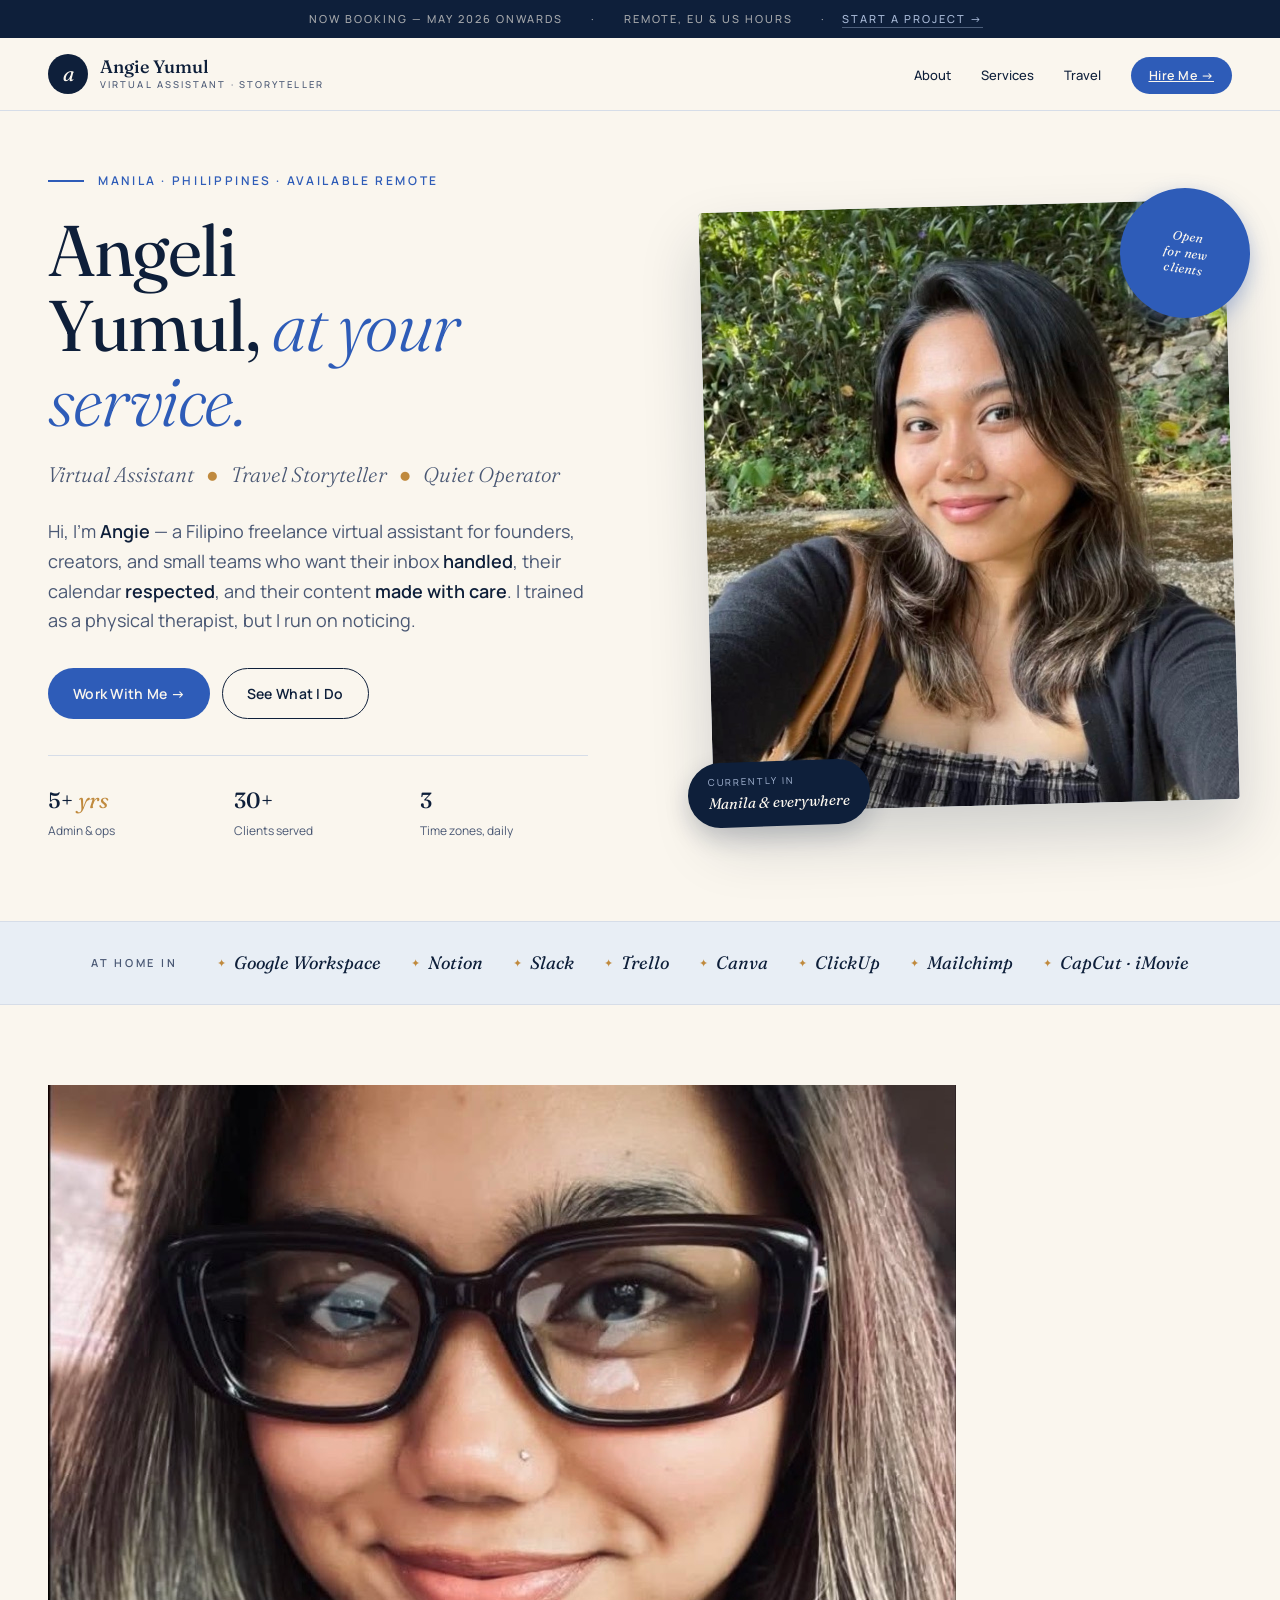
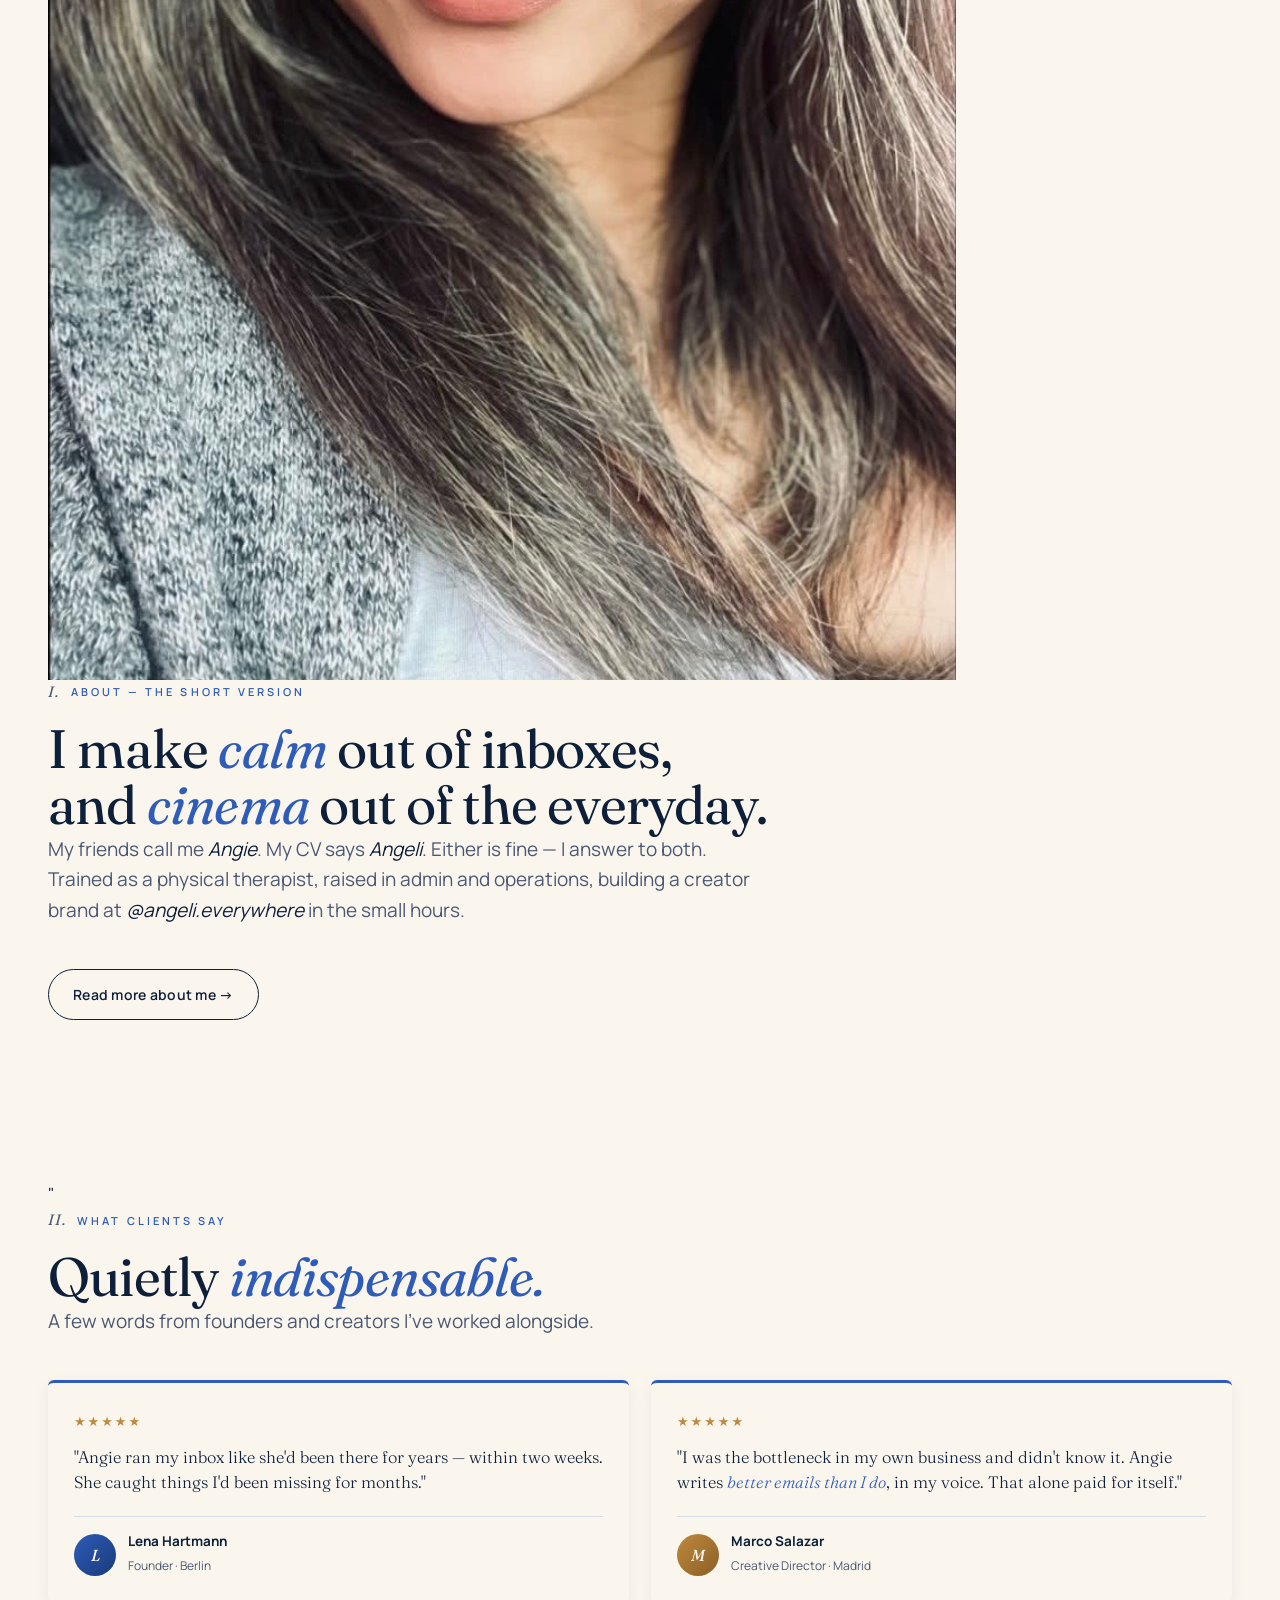
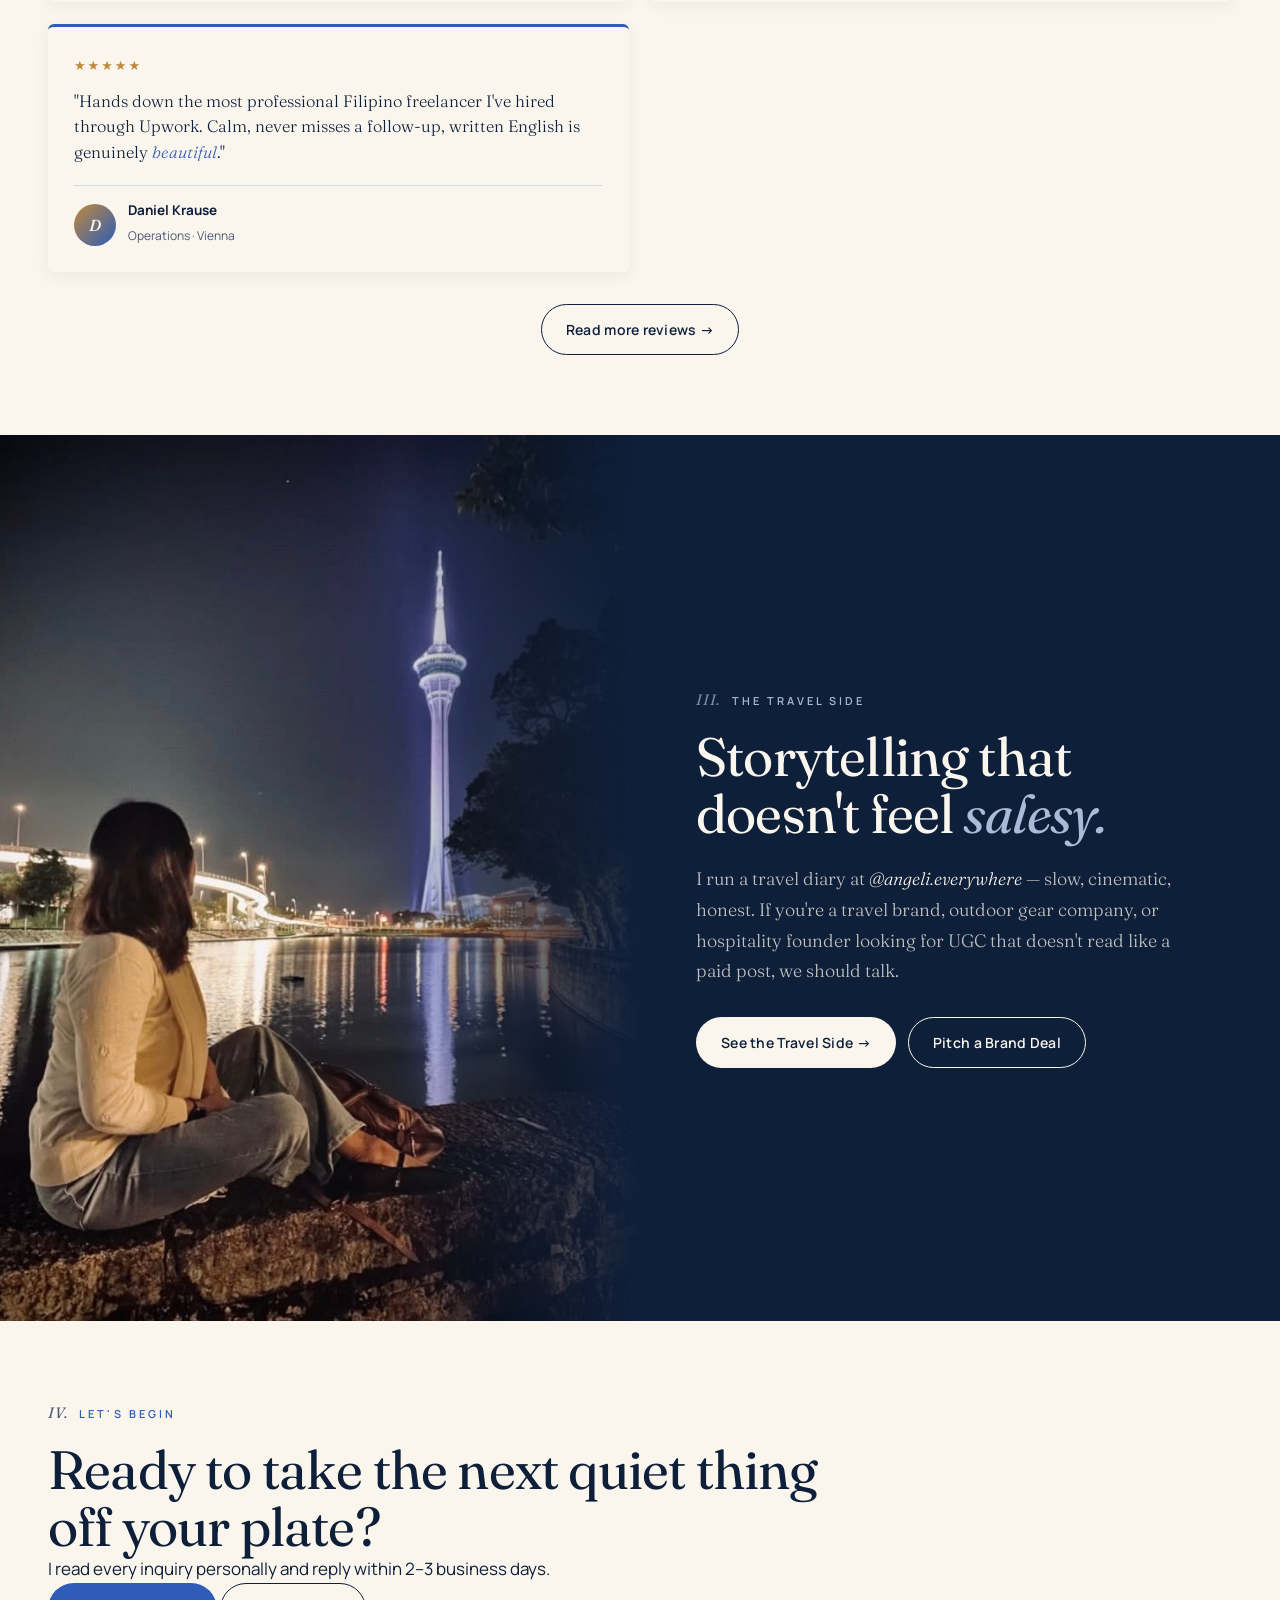
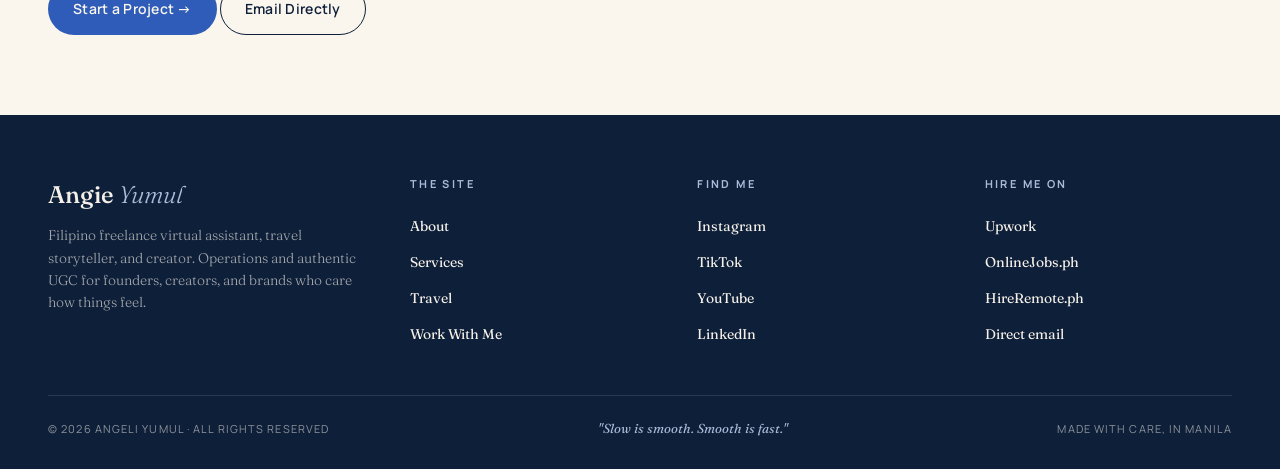
==== commit 272b2b8f: "Multi-page rebuild: split single-page into 5 pages, fix audit issues (sticky nav, floating CTA, mobi" ====
--- a/index.html
+++ b/index.html
@@ -3,1646 +3,153 @@
 <head>
 <meta charset="UTF-8" />
 <meta name="viewport" content="width=device-width, initial-scale=1.0" />
-<title>Angie Yumul — Virtual Assistant, Travel Storyteller, Creator</title>
+<title>Angie Yumul — Virtual Assistant &amp; Travel Storyteller</title>
 <meta name="description" content="Filipino freelance virtual assistant and travel storyteller. Operations, executive support, and authentic UGC for founders, creators, and brands who care how things feel." />
-<meta property="og:title" content="Angie Yumul — Virtual Assistant & Travel Storyteller" />
+<meta property="og:title" content="Angie Yumul — Virtual Assistant &amp; Travel Storyteller" />
 <meta property="og:description" content="Operations, executive support, and authentic UGC for founders, creators, and brands who care how things feel." />
 <link rel="preconnect" href="https://fonts.googleapis.com">
 <link rel="preconnect" href="https://fonts.gstatic.com" crossorigin>
 <link href="https://fonts.googleapis.com/css2?family=Fraunces:ital,opsz,wght@0,9..144,300;0,9..144,400;0,9..144,500;0,9..144,600;1,9..144,300;1,9..144,400&family=Manrope:wght@300;400;500;600;700&display=swap" rel="stylesheet">
-<style>
-  :root {
-    /* Blue-anchored, warm palette */
-    --ink:        #0e1f3a;        /* deep navy — primary text */
-    --ink-soft:   #4a5874;        /* muted slate */
-    --blue:       #2e5cb8;        /* her favourite blue, the workhorse */
-    --blue-deep:  #1a3a7a;        /* deeper blue for accents */
-    --blue-soft:  #aabbd9;        /* soft hazy blue */
-    --mist:       #e8eef5;        /* pale blue-grey background */
-    --bone:       #f6f1e8;        /* warm bone */
-    --paper:      #faf6ee;        /* page bg */
-    --cream:      #efe7d6;        /* soft cream accent */
-    --gold:       #c08a3e;        /* warm accent — italic highlights */
-    --line:       #d6dde8;        /* hairlines */
-
-    --serif: 'Fraunces', 'Times New Roman', serif;
-    --sans:  'Manrope', system-ui, sans-serif;
-  }
-
-  * { margin: 0; padding: 0; box-sizing: border-box; }
-  html { scroll-behavior: smooth; }
-
-  body {
-    background: var(--paper);
-    color: var(--ink);
-    font-family: var(--sans);
-    font-size: 17px;
-    line-height: 1.65;
-    -webkit-font-smoothing: antialiased;
-    overflow-x: hidden;
-  }
-
-  ::selection { background: var(--blue); color: var(--paper); }
-
-  img { max-width: 100%; display: block; }
-
-  /* — TOP STRIP — */
-  .topstrip {
-    background: var(--ink);
-    color: var(--bone);
-    font-family: var(--sans);
-    font-size: 11px;
-    letter-spacing: 0.18em;
-    text-transform: uppercase;
-    text-align: center;
-    padding: 10px 24px;
-    font-weight: 500;
-  }
-  .topstrip span { opacity: 0.65; margin: 0 12px; }
-  .topstrip a { color: var(--blue-soft); text-decoration: none; border-bottom: 1px solid rgba(170,187,217,0.4); padding-bottom: 1px; }
-
-  /* — NAV — */
-  nav {
-    position: sticky;
-    top: 0;
-    background: rgba(250, 246, 238, 0.92);
-    backdrop-filter: blur(12px);
-    -webkit-backdrop-filter: blur(12px);
-    border-bottom: 1px solid var(--line);
-    padding: 18px 48px;
-    display: flex;
-    justify-content: space-between;
-    align-items: center;
-    z-index: 100;
-  }
-
-  .brand {
-    display: flex;
-    align-items: center;
-    gap: 12px;
-    text-decoration: none;
-    color: var(--ink);
-  }
-  .brand-mark {
-    width: 38px; height: 38px;
-    border-radius: 50%;
-    background: var(--ink);
-    color: var(--paper);
-    display: flex; align-items: center; justify-content: center;
-    font-family: var(--serif);
-    font-style: italic;
-    font-size: 20px;
-    font-weight: 400;
-    line-height: 1;
-    padding-bottom: 2px;
-  }
-  .brand-text {
-    font-family: var(--serif);
-    font-size: 18px;
-    line-height: 1;
-    font-weight: 500;
-  }
-  .brand-text small {
-    display: block;
-    font-family: var(--sans);
-    font-size: 9.5px;
-    letter-spacing: 0.22em;
-    text-transform: uppercase;
-    color: var(--ink-soft);
-    margin-top: 4px;
-    font-weight: 500;
-  }
-
-  nav ul {
-    display: flex;
-    gap: 32px;
-    list-style: none;
-    align-items: center;
-  }
-  nav a.navlink {
-    font-family: var(--sans);
-    font-size: 13px;
-    font-weight: 500;
-    color: var(--ink);
-    text-decoration: none;
-    transition: color 0.3s;
-  }
-  nav a.navlink:hover { color: var(--blue); }
-
-  .nav-cta {
-    background: var(--blue);
-    color: var(--paper) !important;
-    padding: 10px 20px;
-    border-radius: 999px;
-    font-size: 12.5px !important;
-    letter-spacing: 0.04em;
-    font-weight: 600 !important;
-    transition: background 0.3s, transform 0.2s;
-  }
-  .nav-cta:hover { background: var(--blue-deep); transform: translateY(-1px); }
-
-  /* — Floating CTA pill (always visible) — */
-  .floating-cta {
-    position: fixed;
-    bottom: 24px; right: 24px;
-    background: var(--ink);
-    color: var(--paper);
-    padding: 14px 22px 14px 18px;
-    border-radius: 999px;
-    text-decoration: none;
-    font-family: var(--sans);
-    font-size: 13.5px;
-    font-weight: 600;
-    letter-spacing: 0.02em;
-    z-index: 99;
-    box-shadow: 0 10px 30px rgba(14, 31, 58, 0.25);
-    display: flex;
-    align-items: center;
-    gap: 10px;
-    transition: transform 0.3s, background 0.3s, box-shadow 0.3s;
-  }
-  .floating-cta:hover {
-    background: var(--blue);
-    transform: translateY(-2px);
-    box-shadow: 0 14px 36px rgba(46, 92, 184, 0.35);
-  }
-  .floating-cta-dot {
-    width: 8px; height: 8px;
-    border-radius: 50%;
-    background: #6fe88a;
-    box-shadow: 0 0 0 0 rgba(111, 232, 138, 0.7);
-    animation: pulse 2s infinite;
-  }
-  @keyframes pulse {
-    0% { box-shadow: 0 0 0 0 rgba(111, 232, 138, 0.7); }
-    70% { box-shadow: 0 0 0 8px rgba(111, 232, 138, 0); }
-    100% { box-shadow: 0 0 0 0 rgba(111, 232, 138, 0); }
-  }
-
-  /* — HERO — */
-  .hero {
-    padding: 80px 48px 100px;
-    position: relative;
-    overflow: hidden;
-  }
-  .hero-grid {
-    max-width: 1300px;
-    margin: 0 auto;
-    display: grid;
-    grid-template-columns: 1.1fr 1fr;
-    gap: 80px;
-    align-items: center;
-  }
-
-  .eyebrow {
-    font-family: var(--sans);
-    font-size: 12px;
-    font-weight: 600;
-    letter-spacing: 0.22em;
-    text-transform: uppercase;
-    color: var(--blue);
-    margin-bottom: 28px;
-    display: flex;
-    align-items: center;
-    gap: 14px;
-  }
-  .eyebrow::before {
-    content: '';
-    width: 36px; height: 2px;
-    background: var(--blue);
-  }
-
-  .hero h1 {
-    font-family: var(--serif);
-    font-size: clamp(48px, 6.5vw, 86px);
-    line-height: 1.02;
-    letter-spacing: -0.02em;
-    color: var(--ink);
-    font-weight: 400;
-    margin-bottom: 20px;
-  }
-  .hero h1 em {
-    font-style: italic;
-    font-weight: 300;
-    color: var(--blue);
-  }
-  .hero-roles {
-    font-family: var(--serif);
-    font-style: italic;
-    font-size: 22px;
-    color: var(--ink-soft);
-    margin-bottom: 28px;
-    font-weight: 300;
-  }
-  .hero-roles .dot { color: var(--gold); margin: 0 8px; }
-
-  .hero-lede {
-    font-size: 18px;
-    line-height: 1.65;
-    color: var(--ink-soft);
-    max-width: 540px;
-    margin-bottom: 36px;
-  }
-  .hero-lede strong { color: var(--ink); font-weight: 600; }
-
-  .hero-cta {
-    display: flex;
-    gap: 14px;
-    flex-wrap: wrap;
-    margin-bottom: 40px;
-  }
-  .btn {
-    display: inline-flex;
-    align-items: center;
-    gap: 8px;
-    padding: 14px 26px;
-    border-radius: 999px;
-    text-decoration: none;
-    font-family: var(--sans);
-    font-size: 14px;
-    font-weight: 600;
-    letter-spacing: 0.02em;
-    transition: all 0.3s;
-    border: 1.5px solid transparent;
-  }
-  .btn-primary {
-    background: var(--blue);
-    color: var(--paper);
-  }
-  .btn-primary:hover { background: var(--blue-deep); transform: translateY(-2px); }
-  .btn-secondary {
-    background: transparent;
-    color: var(--ink);
-    border-color: var(--ink);
-  }
-  .btn-secondary:hover { background: var(--ink); color: var(--paper); transform: translateY(-2px); }
-
-  .hero-credentials {
-    padding-top: 28px;
-    border-top: 1px solid var(--line);
-    display: grid;
-    grid-template-columns: repeat(3, 1fr);
-    gap: 24px;
-    max-width: 540px;
-  }
-  .hero-credentials > div { font-size: 13px; }
-  .hero-credentials strong {
-    display: block;
-    font-family: var(--serif);
-    font-size: 22px;
-    font-weight: 500;
-    color: var(--ink);
-    margin-bottom: 2px;
-  }
-  .hero-credentials em {
-    font-family: var(--serif);
-    font-style: italic;
-    color: var(--gold);
-    font-weight: 400;
-  }
-  .hero-credentials span {
-    color: var(--ink-soft);
-    font-size: 12px;
-    letter-spacing: 0.04em;
-  }
-
-  /* Hero photo */
-  .hero-visual {
-    position: relative;
-    aspect-ratio: 4/5;
-    max-height: 640px;
-  }
-  .hero-photo-frame {
-    position: absolute;
-    inset: 0;
-    border-radius: 4px;
-    overflow: hidden;
-    background: var(--mist);
-    box-shadow: 0 30px 60px rgba(14, 31, 58, 0.18);
-    transform: rotate(-1.5deg);
-  }
-  .hero-photo-frame img {
-    width: 100%; height: 100%;
-    object-fit: cover;
-    object-position: center 25%;
-  }
-  .hero-photo-tag {
-    position: absolute;
-    bottom: -22px;
-    left: -22px;
-    background: var(--ink);
-    color: var(--paper);
-    font-family: var(--serif);
-    font-style: italic;
-    font-size: 16px;
-    padding: 14px 22px;
-    border-radius: 999px;
-    transform: rotate(-2deg);
-    z-index: 2;
-    box-shadow: 0 10px 24px rgba(14, 31, 58, 0.2);
-  }
-  .hero-photo-tag span { color: var(--blue-soft); font-style: normal; font-family: var(--sans); font-size: 11px; letter-spacing: 0.2em; text-transform: uppercase; display: block; margin-bottom: 2px; }
-
-  .hero-photo-stamp {
-    position: absolute;
-    top: -16px;
-    right: -16px;
-    background: var(--blue);
-    color: var(--paper);
-    font-family: var(--serif);
-    font-size: 13px;
-    padding: 18px 14px;
-    border-radius: 50%;
-    width: 110px; height: 110px;
-    display: flex;
-    align-items: center;
-    justify-content: center;
-    text-align: center;
-    line-height: 1.2;
-    transform: rotate(8deg);
-    z-index: 2;
-    font-style: italic;
-    box-shadow: 0 8px 20px rgba(46, 92, 184, 0.35);
-  }
-
-  /* — TRUSTED BY STRIP — */
-  .trusted {
-    padding: 32px 48px;
-    background: var(--mist);
-    border-top: 1px solid var(--line);
-    border-bottom: 1px solid var(--line);
-  }
-  .trusted-inner {
-    max-width: 1300px;
-    margin: 0 auto;
-    display: flex;
-    align-items: center;
-    gap: 48px;
-    flex-wrap: wrap;
-    justify-content: center;
-  }
-  .trusted-label {
-    font-family: var(--sans);
-    font-size: 11px;
-    letter-spacing: 0.25em;
-    text-transform: uppercase;
-    color: var(--ink-soft);
-    font-weight: 600;
-  }
-  .trusted-platforms {
-    display: flex;
-    gap: 36px;
-    flex-wrap: wrap;
-    align-items: center;
-    font-family: var(--serif);
-    font-style: italic;
-    font-size: 19px;
-    color: var(--ink);
-  }
-  .trusted-platforms span { display: flex; align-items: center; gap: 8px; }
-  .trusted-platforms span::before {
-    content: '✦';
-    color: var(--gold);
-    font-size: 11px;
-    font-style: normal;
-  }
-
-  /* — SECTION BASE — */
-  section {
-    padding: 100px 48px;
-  }
-  .section-inner { max-width: 1300px; margin: 0 auto; }
-
-  .section-eyebrow {
-    font-family: var(--sans);
-    font-size: 11px;
-    letter-spacing: 0.28em;
-    text-transform: uppercase;
-    color: var(--blue);
-    font-weight: 600;
-    margin-bottom: 16px;
-    display: flex;
-    align-items: center;
-    gap: 12px;
-  }
-  .section-eyebrow .roman {
-    font-family: var(--serif);
-    font-style: italic;
-    color: var(--ink-soft);
-    font-size: 15px;
-    letter-spacing: 0.05em;
-    font-weight: 400;
-  }
-
-  h2 {
-    font-family: var(--serif);
-    font-size: clamp(36px, 4.5vw, 56px);
-    line-height: 1.05;
-    letter-spacing: -0.015em;
-    margin-bottom: 24px;
-    color: var(--ink);
-    font-weight: 400;
-    max-width: 900px;
-  }
-  h2 em {
-    font-style: italic;
-    color: var(--blue);
-    font-weight: 400;
-  }
-  h2 + .section-lede {
-    font-size: 19px;
-    color: var(--ink-soft);
-    max-width: 720px;
-    margin-bottom: 56px;
-    line-height: 1.6;
-  }
-  h2 + .section-lede em { font-style: italic; color: var(--ink); }
-
-  /* — ABOUT — */
-  .about {
-    background: var(--bone);
-  }
-  .about-grid {
-    display: grid;
-    grid-template-columns: 1fr 1.4fr;
-    gap: 80px;
-    align-items: start;
-  }
-
-  .about-photo {
-    position: sticky;
-    top: 110px;
-    aspect-ratio: 3/4;
-    border-radius: 4px;
-    overflow: hidden;
-    box-shadow: 0 24px 48px rgba(14, 31, 58, 0.15);
-    background: var(--mist);
-  }
-  .about-photo img { width: 100%; height: 100%; object-fit: cover; }
-  .about-photo-caption {
-    margin-top: 14px;
-    font-family: var(--serif);
-    font-style: italic;
-    font-size: 14px;
-    color: var(--ink-soft);
-    text-align: center;
-  }
-
-  .about-prose p {
-    font-size: 19px;
-    line-height: 1.75;
-    color: var(--ink);
-    margin-bottom: 22px;
-    font-family: var(--serif);
-    font-weight: 300;
-  }
-  .about-prose p:first-child::first-letter {
-    font-family: var(--serif);
-    font-size: 76px;
-    float: left;
-    line-height: 0.85;
-    padding: 6px 12px 0 0;
-    color: var(--blue);
-    font-weight: 500;
-  }
-  .about-prose p strong {
-    font-weight: 500;
-    color: var(--ink);
-    font-style: normal;
-  }
-  .about-prose em {
-    font-style: italic;
-    color: var(--blue);
-  }
-
-  .about-fact-list {
-    margin-top: 40px;
-    padding-top: 32px;
-    border-top: 2px solid var(--ink);
-    list-style: none;
-    display: grid;
-    grid-template-columns: repeat(2, 1fr);
-    gap: 24px;
-  }
-  .about-fact-list li {
-    font-family: var(--sans);
-    font-size: 14px;
-    color: var(--ink-soft);
-  }
-  .about-fact-list li strong {
-    display: block;
-    font-family: var(--serif);
-    color: var(--ink);
-    font-size: 15px;
-    font-weight: 500;
-    letter-spacing: 0.02em;
-    margin-bottom: 4px;
-    text-transform: uppercase;
-    letter-spacing: 0.15em;
-    font-size: 11px;
-  }
-
-  /* — SERVICES — */
-  .services-grid {
-    display: grid;
-    grid-template-columns: repeat(2, 1fr);
-    gap: 0;
-    border-top: 1px solid var(--line);
-    border-left: 1px solid var(--line);
-  }
-  .service {
-    padding: 44px 40px;
-    border-right: 1px solid var(--line);
-    border-bottom: 1px solid var(--line);
-    background: var(--paper);
-    transition: background 0.4s;
-    position: relative;
-  }
-  .service:hover { background: var(--mist); }
-  .service:hover .service-num { color: var(--blue); }
-
-  .service-num {
-    font-family: var(--serif);
-    font-size: 14px;
-    color: var(--ink-soft);
-    letter-spacing: 0.15em;
-    margin-bottom: 24px;
-    transition: color 0.3s;
-    font-weight: 500;
-  }
-  .service h3 {
-    font-family: var(--serif);
-    font-size: 28px;
-    line-height: 1.2;
-    margin-bottom: 18px;
-    color: var(--ink);
-    font-weight: 500;
-  }
-  .service h3 em { font-style: italic; color: var(--blue); font-weight: 400; }
-
-  .service-tagline {
-    font-family: var(--serif);
-    font-style: italic;
-    font-size: 16px;
-    color: var(--ink-soft);
-    margin-bottom: 20px;
-  }
-
-  .service ul {
-    list-style: none;
-    margin-bottom: 24px;
-  }
-  .service ul li {
-    padding: 8px 0;
-    color: var(--ink);
-    font-size: 14.5px;
-    border-bottom: 1px dashed var(--line);
-    display: flex;
-    align-items: flex-start;
-    gap: 10px;
-  }
-  .service ul li:last-child { border-bottom: none; }
-  .service ul li::before {
-    content: '→';
-    color: var(--blue);
-    font-weight: 600;
-    flex-shrink: 0;
-  }
-
-  .service-creds {
-    background: var(--cream);
-    padding: 14px 16px;
-    border-radius: 4px;
-    font-size: 13px;
-    color: var(--ink);
-    line-height: 1.55;
-  }
-  .service-creds strong {
-    color: var(--ink);
-    font-family: var(--sans);
-    font-size: 10.5px;
-    letter-spacing: 0.18em;
-    text-transform: uppercase;
-    font-weight: 700;
-    display: block;
-    margin-bottom: 4px;
-  }
-
-  /* — TESTIMONIALS — */
-  .testimonials {
-    background: var(--mist);
-    padding: 100px 48px;
-    position: relative;
-    overflow: hidden;
-  }
-  .testimonials::before {
-    content: '"';
-    position: absolute;
-    top: -60px; left: -10px;
-    font-family: var(--serif);
-    font-size: 480px;
-    color: rgba(46, 92, 184, 0.06);
-    line-height: 1;
-    pointer-events: none;
-    font-style: italic;
-  }
-  .testimonials-inner { position: relative; z-index: 2; }
-
-  .testimonial-grid {
-    display: grid;
-    grid-template-columns: repeat(2, 1fr);
-    gap: 28px;
-    margin-top: 48px;
-  }
-
-  .testimonial {
-    background: var(--paper);
-    padding: 36px 36px 32px;
-    border-radius: 6px;
-    box-shadow: 0 4px 16px rgba(14, 31, 58, 0.06);
-    border-top: 3px solid var(--blue);
-    display: flex;
-    flex-direction: column;
-  }
-  .testimonial-stars {
-    color: var(--gold);
-    font-size: 14px;
-    letter-spacing: 0.15em;
-    margin-bottom: 16px;
-  }
-  .testimonial-quote {
-    font-family: var(--serif);
-    font-size: 18px;
-    line-height: 1.55;
-    color: var(--ink);
-    font-weight: 300;
-    margin-bottom: 24px;
-    flex-grow: 1;
-  }
-  .testimonial-quote em { font-style: italic; color: var(--blue); }
-  .testimonial-author {
-    display: flex;
-    align-items: center;
-    gap: 14px;
-    padding-top: 20px;
-    border-top: 1px solid var(--line);
-  }
-  .testimonial-avatar {
-    width: 48px; height: 48px;
-    border-radius: 50%;
-    flex-shrink: 0;
-    display: flex;
-    align-items: center;
-    justify-content: center;
-    font-family: var(--serif);
-    font-style: italic;
-    color: var(--paper);
-    font-size: 18px;
-    font-weight: 500;
-  }
-  .testimonial-author-info strong {
-    display: block;
-    font-family: var(--sans);
-    font-size: 14px;
-    font-weight: 700;
-    color: var(--ink);
-    line-height: 1.3;
-  }
-  .testimonial-author-info span {
-    font-family: var(--sans);
-    font-size: 12px;
-    color: var(--ink-soft);
-    letter-spacing: 0.02em;
-  }
-
-  /* Avatar colours */
-  .av-1 { background: linear-gradient(135deg, #2e5cb8, #1a3a7a); }
-  .av-2 { background: linear-gradient(135deg, #c08a3e, #8a5e25); }
-  .av-3 { background: linear-gradient(135deg, #4a5874, #2c3a55); }
-  .av-4 { background: linear-gradient(135deg, #2e5cb8, #4a8acc); }
-  .av-5 { background: linear-gradient(135deg, #6e84a8, #2e5cb8); }
-  .av-6 { background: linear-gradient(135deg, #c08a3e, #2e5cb8); }
-
-  /* — CTA / TRAVEL BANNER — */
-  .travel-cta {
-    padding: 0;
-    position: relative;
-    background: var(--ink);
-    color: var(--paper);
-    overflow: hidden;
-  }
-  .travel-cta-grid {
-    display: grid;
-    grid-template-columns: 1fr 1fr;
-    align-items: stretch;
-    min-height: 540px;
-  }
-  .travel-cta-photo {
-    position: relative;
-    background: var(--ink);
-    overflow: hidden;
-  }
-  .travel-cta-photo img {
-    width: 100%; height: 100%;
-    object-fit: cover;
-    object-position: center;
-  }
-  .travel-cta-photo::after {
-    content: '';
-    position: absolute;
-    inset: 0;
-    background: linear-gradient(90deg, transparent 60%, var(--ink) 100%);
-  }
-  .travel-cta-text {
-    padding: 80px 64px;
-    display: flex;
-    flex-direction: column;
-    justify-content: center;
-  }
-  .travel-cta-text .section-eyebrow {
-    color: var(--blue-soft);
-  }
-  .travel-cta-text .section-eyebrow .roman { color: var(--blue-soft); opacity: 0.7; }
-  .travel-cta-text h2 {
-    color: var(--paper);
-    margin-bottom: 24px;
-  }
-  .travel-cta-text h2 em {
-    color: var(--blue-soft);
-  }
-  .travel-cta-text p {
-    color: rgba(246, 241, 232, 0.78);
-    font-size: 18px;
-    line-height: 1.7;
-    max-width: 480px;
-    margin-bottom: 32px;
-    font-family: var(--serif);
-    font-weight: 300;
-  }
-  .travel-cta-text p em { font-style: italic; color: var(--paper); }
-  .travel-cta-buttons {
-    display: flex;
-    gap: 14px;
-    flex-wrap: wrap;
-  }
-  .travel-cta-buttons .btn-primary {
-    background: var(--paper);
-    color: var(--ink);
-  }
-  .travel-cta-buttons .btn-primary:hover { background: var(--blue-soft); }
-  .travel-cta-buttons .btn-secondary {
-    color: var(--paper);
-    border-color: var(--paper);
-  }
-  .travel-cta-buttons .btn-secondary:hover { background: var(--paper); color: var(--ink); }
-
-  /* — TIMELINE / EXPERIENCE — */
-  .experience-list {
-    margin-top: 32px;
-  }
-  .exp-item {
-    display: grid;
-    grid-template-columns: 200px 1fr;
-    gap: 48px;
-    padding: 36px 0;
-    border-top: 1px solid var(--line);
-    align-items: baseline;
-  }
-  .exp-item:last-child { border-bottom: 1px solid var(--line); }
-  .exp-date {
-    font-family: var(--sans);
-    font-size: 12px;
-    letter-spacing: 0.15em;
-    text-transform: uppercase;
-    color: var(--blue);
-    font-weight: 600;
-  }
-  .exp-item h3 {
-    font-family: var(--serif);
-    font-size: 24px;
-    line-height: 1.3;
-    color: var(--ink);
-    margin-bottom: 4px;
-    font-weight: 500;
-  }
-  .exp-item .exp-org {
-    font-family: var(--serif);
-    font-style: italic;
-    font-size: 17px;
-    color: var(--ink-soft);
-    margin-bottom: 12px;
-  }
-  .exp-item p {
-    color: var(--ink-soft);
-    font-size: 15.5px;
-    line-height: 1.65;
-    max-width: 700px;
-  }
-
-  /* — WORK WITH ME / FORM — */
-  .work {
-    background: var(--bone);
-  }
-  .work-grid {
-    display: grid;
-    grid-template-columns: 1fr 1.3fr;
-    gap: 80px;
-    align-items: start;
-  }
-
-  .work-aside h3 {
-    font-family: var(--serif);
-    font-size: 22px;
-    margin-bottom: 14px;
-    color: var(--ink);
-    font-weight: 500;
-  }
-  .work-aside h3.italic { font-style: italic; color: var(--blue); font-weight: 400; }
-  .work-aside p {
-    color: var(--ink-soft);
-    margin-bottom: 28px;
-    font-size: 15.5px;
-    line-height: 1.65;
-  }
-  .work-aside-block {
-    background: var(--paper);
-    padding: 28px;
-    border-radius: 6px;
-    margin-bottom: 20px;
-    border-left: 3px solid var(--blue);
-  }
-  .work-aside-block strong {
-    display: block;
-    font-family: var(--sans);
-    font-size: 11px;
-    letter-spacing: 0.2em;
-    text-transform: uppercase;
-    color: var(--blue);
-    margin-bottom: 8px;
-    font-weight: 700;
-  }
-  .work-aside-block ul {
-    list-style: none;
-    font-family: var(--serif);
-    font-size: 16px;
-    color: var(--ink);
-  }
-  .work-aside-block li { padding: 4px 0; }
-  .work-aside-block li::before { content: '✦'; color: var(--gold); margin-right: 8px; font-size: 11px; }
-
-  .work-direct {
-    margin-top: 20px;
-    font-size: 14px;
-    color: var(--ink-soft);
-  }
-  .work-direct a {
-    color: var(--blue);
-    text-decoration: none;
-    font-weight: 600;
-    border-bottom: 1px solid var(--blue);
-  }
-
-  /* Form */
-  form {
-    background: var(--paper);
-    padding: 40px;
-    border-radius: 8px;
-    box-shadow: 0 4px 16px rgba(14, 31, 58, 0.06);
-  }
-  .form-group {
-    margin-bottom: 22px;
-  }
-  .form-row {
-    display: grid;
-    grid-template-columns: 1fr 1fr;
-    gap: 20px;
-  }
-  label {
-    display: block;
-    font-family: var(--sans);
-    font-size: 11px;
-    letter-spacing: 0.18em;
-    text-transform: uppercase;
-    color: var(--ink);
-    font-weight: 700;
-    margin-bottom: 8px;
-  }
-  label .req { color: var(--blue); }
-
-  input[type="text"], input[type="email"], select, textarea {
-    width: 100%;
-    padding: 12px 14px;
-    border: 1.5px solid var(--line);
-    background: var(--paper);
-    border-radius: 4px;
-    font-family: var(--sans);
-    font-size: 15px;
-    color: var(--ink);
-    transition: border-color 0.3s;
-  }
-  input:focus, select:focus, textarea:focus {
-    outline: none;
-    border-color: var(--blue);
-  }
-  textarea { resize: vertical; min-height: 120px; font-family: var(--sans); }
-
-  .form-submit {
-    width: 100%;
-    padding: 16px;
-    background: var(--blue);
-    color: var(--paper);
-    border: none;
-    border-radius: 999px;
-    font-family: var(--sans);
-    font-size: 15px;
-    font-weight: 700;
-    letter-spacing: 0.04em;
-    cursor: pointer;
-    transition: background 0.3s, transform 0.2s;
-    margin-top: 8px;
-  }
-  .form-submit:hover { background: var(--blue-deep); transform: translateY(-2px); }
-  .form-note {
-    margin-top: 16px;
-    font-size: 13px;
-    color: var(--ink-soft);
-    text-align: center;
-    font-style: italic;
-    font-family: var(--serif);
-  }
-
-  /* — INTERESTS RIBBON — */
-  .ribbon {
-    padding: 60px 48px;
-    background: var(--ink);
-    color: var(--paper);
-    overflow: hidden;
-  }
-  .ribbon-inner {
-    display: flex;
-    gap: 48px;
-    font-family: var(--serif);
-    font-size: 28px;
-    font-style: italic;
-    white-space: nowrap;
-    animation: scroll 40s linear infinite;
-    font-weight: 300;
-  }
-  .ribbon-inner span { color: var(--blue-soft); }
-  .ribbon-inner .dot { color: var(--gold); font-style: normal; }
-  @keyframes scroll {
-    from { transform: translateX(0); }
-    to { transform: translateX(-50%); }
-  }
-
-  /* — FOOTER — */
-  footer {
-    background: var(--ink);
-    color: var(--bone);
-    padding: 80px 48px 40px;
-    border-top: 1px solid rgba(246, 241, 232, 0.12);
-  }
-  .footer-grid {
-    max-width: 1300px;
-    margin: 0 auto;
-    display: grid;
-    grid-template-columns: 1.3fr 1fr 1fr 1fr;
-    gap: 48px;
-    margin-bottom: 60px;
-  }
-  .footer-brand h4 {
-    font-family: var(--serif);
-    font-size: 28px;
-    margin-bottom: 12px;
-    font-weight: 500;
-  }
-  .footer-brand h4 em { font-style: italic; color: var(--blue-soft); font-weight: 300; }
-  .footer-brand p {
-    color: rgba(246, 241, 232, 0.65);
-    font-size: 14.5px;
-    line-height: 1.6;
-    font-family: var(--serif);
-    font-weight: 300;
-    max-width: 320px;
-  }
-  .footer-col h5 {
-    font-family: var(--sans);
-    font-size: 11px;
-    letter-spacing: 0.22em;
-    text-transform: uppercase;
-    color: var(--blue-soft);
-    font-weight: 700;
-    margin-bottom: 18px;
-  }
-  .footer-col ul { list-style: none; }
-  .footer-col li { padding: 6px 0; }
-  .footer-col a {
-    color: var(--bone);
-    text-decoration: none;
-    font-size: 14.5px;
-    font-family: var(--serif);
-    transition: color 0.3s;
-  }
-  .footer-col a:hover { color: var(--blue-soft); }
-
-  .footer-bottom {
-    max-width: 1300px;
-    margin: 0 auto;
-    padding-top: 28px;
-    border-top: 1px solid rgba(246, 241, 232, 0.12);
-    display: flex;
-    justify-content: space-between;
-    align-items: center;
-    font-family: var(--sans);
-    font-size: 11.5px;
-    color: rgba(246, 241, 232, 0.55);
-    letter-spacing: 0.1em;
-  }
-  .footer-bottom em {
-    font-family: var(--serif);
-    font-style: italic;
-    color: var(--blue-soft);
-    font-size: 13px;
-    letter-spacing: 0;
-  }
-
-  /* — Reveal — */
-  .reveal { opacity: 0; transform: translateY(24px); transition: opacity 1s ease, transform 1s ease; }
-  .reveal.in { opacity: 1; transform: translateY(0); }
-
-  /* — RESPONSIVE — */
-  @media (max-width: 980px) {
-    nav { padding: 14px 20px; }
-    nav ul { gap: 16px; }
-    nav ul li:not(:last-child):not(.always-show) { display: none; }
-    .topstrip span:nth-child(2) { display: none; }
-
-    .hero { padding: 50px 20px 70px; }
-    .hero-grid { grid-template-columns: 1fr; gap: 60px; }
-    .hero-visual { max-width: 380px; margin: 0 auto; }
-
-    .trusted { padding: 24px 20px; }
-    .trusted-platforms { gap: 20px; font-size: 16px; }
-    .trusted-inner { gap: 20px; }
-
-    section { padding: 70px 20px; }
-    .testimonials { padding: 70px 20px; }
-
-    .about-grid { grid-template-columns: 1fr; gap: 40px; }
-    .about-photo { position: static; max-width: 380px; margin: 0 auto; }
-
-    .services-grid { grid-template-columns: 1fr; }
-    .service { padding: 32px 24px; }
-
-    .testimonial-grid { grid-template-columns: 1fr; }
-
-    .travel-cta-grid { grid-template-columns: 1fr; min-height: auto; }
-    .travel-cta-photo { height: 320px; }
-    .travel-cta-photo::after { background: linear-gradient(180deg, transparent 50%, var(--ink) 100%); }
-    .travel-cta-text { padding: 48px 24px; }
-
-    .exp-item { grid-template-columns: 1fr; gap: 8px; }
-
-    .work-grid { grid-template-columns: 1fr; gap: 40px; }
-    .work-aside { order: 2; }
-    form { padding: 28px 20px; }
-    .form-row { grid-template-columns: 1fr; }
-
-    .footer-grid { grid-template-columns: 1fr 1fr; gap: 32px; }
-    .footer-bottom { flex-direction: column; gap: 12px; text-align: center; }
-
-    .floating-cta { bottom: 16px; right: 16px; padding: 12px 18px 12px 14px; font-size: 12.5px; }
-    .hero-photo-stamp { width: 88px; height: 88px; font-size: 11px; }
-  }
-
-  @media (max-width: 540px) {
-    .footer-grid { grid-template-columns: 1fr; }
-    .about-fact-list { grid-template-columns: 1fr; }
-  }
-</style>
+<link rel="stylesheet" href="styles.css">
 </head>
 <body>
 
-<!-- TOP STRIP -->
 <div class="topstrip">
   <span>Now booking — May 2026 onwards</span>
   <span>·</span>
-  <span>Remote, EU & US hours</span>
+  <span>Remote, EU &amp; US hours</span>
   <span>·</span>
-  <a href="#work">Start a project →</a>
+  <a href="work.html">Start a project →</a>
 </div>
 
-<!-- NAV -->
-<nav>
-  <a href="#top" class="brand">
+<nav class="site-nav">
+  <a href="index.html" class="brand">
     <div class="brand-mark">a</div>
-    <div class="brand-text">
-      Angie Yumul
-      <small>Virtual Assistant · Storyteller</small>
-    </div>
+    <div class="brand-text">Angie Yumul<small>Virtual Assistant · Storyteller</small></div>
   </a>
   <ul>
-    <li><a href="#about" class="navlink">About</a></li>
-    <li><a href="#services" class="navlink">Services</a></li>
-    <li><a href="#testimonials" class="navlink">Reviews</a></li>
-    <li><a href="#experience" class="navlink">Experience</a></li>
-    <li class="always-show"><a href="#work" class="navlink nav-cta">Work With Me →</a></li>
+    <li><a href="about.html" class="navlink">About</a></li>
+    <li><a href="services.html" class="navlink">Services</a></li>
+    <li><a href="travel.html" class="navlink">Travel</a></li>
+    <li class="always-show"><a href="work.html" class="nav-cta">Hire Me →</a></li>
   </ul>
 </nav>
 
-<!-- Floating CTA always visible -->
-<a href="#work" class="floating-cta">
+<a href="work.html" class="floating-cta">
   <span class="floating-cta-dot"></span>
   Available for projects
 </a>
 
-<!-- HERO -->
-<header class="hero" id="top">
+<header class="hero">
   <div class="hero-grid">
     <div class="hero-text">
       <div class="eyebrow">Manila · Philippines · Available remote</div>
       <h1>Angeli<br>Yumul, <em>at your service.</em></h1>
-      <p class="hero-roles">
-        Virtual Assistant <span class="dot">●</span> Travel Storyteller <span class="dot">●</span> Quiet Operator
-      </p>
-      <p class="hero-lede">
-        Hi, I'm <strong>Angie</strong> — a Filipino freelance virtual assistant for founders, creators, and small teams who want their inbox <strong>handled</strong>, their calendar <strong>respected</strong>, and their content <strong>made with care</strong>. I trained as a physical therapist, but I run on noticing.
-      </p>
+      <p class="hero-roles">Virtual Assistant <span class="dot">●</span> Travel Storyteller <span class="dot">●</span> Quiet Operator</p>
+      <p class="hero-lede">Hi, I'm <strong>Angie</strong> — a Filipino freelance virtual assistant for founders, creators, and small teams who want their inbox <strong>handled</strong>, their calendar <strong>respected</strong>, and their content <strong>made with care</strong>. I trained as a physical therapist, but I run on noticing.</p>
       <div class="hero-cta">
-        <a href="#work" class="btn btn-primary">Work With Me →</a>
-        <a href="#services" class="btn btn-secondary">See What I Do</a>
+        <a href="work.html" class="btn btn-primary">Work With Me →</a>
+        <a href="services.html" class="btn btn-secondary">See What I Do</a>
       </div>
       <div class="hero-credentials">
-        <div>
-          <strong>5+ <em>yrs</em></strong>
-          <span>Admin &amp; ops</span>
-        </div>
-        <div>
-          <strong>30+</strong>
-          <span>Clients served</span>
-        </div>
-        <div>
-          <strong>3</strong>
-          <span>Time zones, daily</span>
-        </div>
+        <div><strong>5+ <em>yrs</em></strong><span>Admin &amp; ops</span></div>
+        <div><strong>30+</strong><span>Clients served</span></div>
+        <div><strong>3</strong><span>Time zones, daily</span></div>
       </div>
     </div>
-
     <div class="hero-visual">
-      <div class="hero-photo-frame">
-        <img src="images/angie-portrait.jpeg" alt="Angeli Yumul, smiling outdoors near a stone wall" />
-      </div>
-      <div class="hero-photo-tag">
-        <span>Currently in</span>
-        Manila &amp; everywhere
-      </div>
-      <div class="hero-photo-stamp">
-        Open<br>for new<br>clients
-      </div>
+      <div class="hero-photo-frame"><img src="images/angie-portrait.jpeg" alt="Angeli Yumul, smiling outdoors" /></div>
+      <div class="hero-photo-tag"><span>Currently in</span>Manila &amp; everywhere</div>
+      <div class="hero-photo-stamp">Open<br>for new<br>clients</div>
     </div>
   </div>
 </header>
 
-<!-- TRUSTED BY / TOOLS -->
 <div class="trusted">
   <div class="trusted-inner">
     <span class="trusted-label">At home in</span>
     <div class="trusted-platforms">
-      <span>Google Workspace</span>
-      <span>Notion</span>
-      <span>Slack</span>
-      <span>Trello</span>
-      <span>Canva</span>
-      <span>ClickUp</span>
-      <span>Mailchimp</span>
-      <span>CapCut · iMovie</span>
+      <span>Google Workspace</span><span>Notion</span><span>Slack</span><span>Trello</span><span>Canva</span><span>ClickUp</span><span>Mailchimp</span><span>CapCut · iMovie</span>
     </div>
   </div>
 </div>
 
-<!-- ABOUT -->
-<section class="about" id="about">
+<section class="tease">
+  <div class="tease-inner">
+    <div class="tease-photo"><img src="images/angie-glasses.jpeg" alt="Angie wearing oversized glasses, smiling" /></div>
+    <div class="tease-text">
+      <div class="section-eyebrow"><span class="roman">i.</span> About — the short version</div>
+      <h2>I make <em>calm</em> out of inboxes,<br>and <em>cinema</em> out of the everyday.</h2>
+      <p class="section-lede">My friends call me <em>Angie</em>. My CV says <em>Angeli</em>. Either is fine — I answer to both. Trained as a physical therapist, raised in admin and operations, building a creator brand at <em>@angeli.everywhere</em> in the small hours.</p>
+      <a href="about.html" class="btn btn-secondary">Read more about me →</a>
+    </div>
+  </div>
+</section>
+
+<section class="testimonials-section">
+  <div class="testimonials-deco">"</div>
   <div class="section-inner">
-    <div class="section-eyebrow">
-      <span class="roman">i.</span> About — the long version
+    <div class="section-eyebrow"><span class="roman">ii.</span> What clients say</div>
+    <h2>Quietly <em>indispensable.</em></h2>
+    <p class="section-lede">A few words from founders and creators I've worked alongside.</p>
+    <div class="testimonial-grid three-col">
+      <div class="testimonial">
+        <div class="testimonial-stars">★★★★★</div>
+        <p class="testimonial-quote">"Angie ran my inbox like she'd been there for years — within two weeks. She caught things I'd been missing for months."</p>
+        <div class="testimonial-author">
+          <div class="testimonial-avatar av-1">L</div>
+          <div class="testimonial-author-info"><strong>Lena Hartmann</strong><span>Founder · Berlin</span></div>
+        </div>
+      </div>
+      <div class="testimonial">
+        <div class="testimonial-stars">★★★★★</div>
+        <p class="testimonial-quote">"I was the bottleneck in my own business and didn't know it. Angie writes <em>better emails than I do</em>, in my voice. That alone paid for itself."</p>
+        <div class="testimonial-author">
+          <div class="testimonial-avatar av-2">M</div>
+          <div class="testimonial-author-info"><strong>Marco Salazar</strong><span>Creative Director · Madrid</span></div>
+        </div>
+      </div>
+      <div class="testimonial">
+        <div class="testimonial-stars">★★★★★</div>
+        <p class="testimonial-quote">"Hands down the most professional Filipino freelancer I've hired through Upwork. Calm, never misses a follow-up, written English is genuinely <em>beautiful</em>."</p>
+        <div class="testimonial-author">
+          <div class="testimonial-avatar av-6">D</div>
+          <div class="testimonial-author-info"><strong>Daniel Krause</strong><span>Operations · Vienna</span></div>
+        </div>
+      </div>
     </div>
-    <h2>I make calm out of <em>inboxes</em><br>and cinema out of the <em>everyday.</em></h2>
-    <p class="section-lede">
-      My friends call me <em>Angie</em>. My CV says <em>Angeli</em>. Either is fine — I answer to both.
-    </p>
+    <p style="margin-top:32px;text-align:center;"><a href="work.html#testimonials" class="btn btn-secondary">Read more reviews →</a></p>
+  </div>
+</section>
 
-    <div class="about-grid">
-      <div>
-        <div class="about-photo">
-          <img src="images/angie-glasses.jpeg" alt="Angie smiling, wearing oversized black glasses" />
-        </div>
-        <p class="about-photo-caption">— self-portrait, between projects</p>
-      </div>
-
-      <div class="about-prose">
-        <p>I trained as a physical therapist before I ever wrote a subject line that made someone smile. The same instinct, really: pay close attention, move with care, follow the work where it wants to go. I just trade clinics for inboxes now, and shoulders for the heavier kind.</p>
-
-        <p>For five years I have lived inside the quiet rooms of business — administration, operations, client support, executive assistance. I learned that good work is mostly <em>noticing</em>: the unfinished thread, the calendar collision waiting to happen, the tone a client uses when they are tired and need someone gentler. I'm the person who notices.</p>
-
-        <p>Lately I'm building something of my own. <strong>@angeli.everywhere</strong> — a creator brand stitched from travel light and slow stories. I film with what I have. I write the way I think: <em>diary-like, a little tender, careful with words.</em> I'm picky about what I make and who I make it with. I will turn down a comedic skit before I turn off my own voice.</p>
-
-        <p>Here's what you should know if we work together: I'm warm, but I'm not soft. I send the awkward email. I keep the calendar honest. I tell you when something isn't working. And I show up with cinematic patience — because the best work, like the best travel, is rarely rushed.</p>
-
-        <ul class="about-fact-list">
-          <li><strong>Based</strong> Manila, Philippines</li>
-          <li><strong>Hours</strong> EU friendly, US flexible</li>
-          <li><strong>Background</strong> B.S. Physical Therapy</li>
-          <li><strong>Languages</strong> English, Filipino, learning German</li>
-          <li><strong>Off the clock</strong> Hiking, cooking, travel reels</li>
-          <li><strong>Personal motto</strong> <em>"Slow is smooth. Smooth is fast."</em></li>
-        </ul>
+<section class="travel-cta">
+  <div class="travel-cta-grid">
+    <div class="travel-cta-photo"><img src="images/angie-macau.jpeg" alt="Angie sitting by the water at night, looking at Macau Tower" /></div>
+    <div class="travel-cta-text">
+      <div class="section-eyebrow"><span class="roman">iii.</span> The travel side</div>
+      <h2>Storytelling that doesn't feel <em>salesy.</em></h2>
+      <p>I run a travel diary at <em>@angeli.everywhere</em> — slow, cinematic, honest. If you're a travel brand, outdoor gear company, or hospitality founder looking for UGC that doesn't read like a paid post, we should talk.</p>
+      <div class="travel-cta-buttons">
+        <a href="travel.html" class="btn btn-primary">See the Travel Side →</a>
+        <a href="work.html" class="btn btn-secondary">Pitch a Brand Deal</a>
       </div>
     </div>
   </div>
 </section>
 
-<!-- SERVICES -->
-<section id="services">
-  <div class="section-inner">
-    <div class="section-eyebrow">
-      <span class="roman">ii.</span> Services
-    </div>
-    <h2>What I do, <em>and how well.</em></h2>
-    <p class="section-lede">
-      Four ways we can work together. Each one is something I've already done <em>well</em> — for founders, agencies, and creators across the Philippines, Europe, and North America.</p>
-
-    <div class="services-grid">
-
-      <div class="service">
-        <div class="service-num">No. 01</div>
-        <h3>Virtual Assistance <em>&amp; Operations</em></h3>
-        <p class="service-tagline">For founders and small teams who need their backend to <em>finally</em> behave.</p>
-        <ul>
-          <li>Inbox triage, calendar architecture, scheduling</li>
-          <li>Document hygiene, SOPs, light project management</li>
-          <li>Vendor coordination &amp; light bookkeeping admin</li>
-          <li>Travel research, itinerary builds, trip prep</li>
-        </ul>
-        <div class="service-creds">
-          <strong>Credentials</strong>
-          5+ years across admin, ops, client support, and executive assistance. Comfortable with Google Workspace, Notion, ClickUp, Slack, Trello, and Canva.
-        </div>
-      </div>
-
-      <div class="service">
-        <div class="service-num">No. 02</div>
-        <h3>Executive <em>Assistance</em></h3>
-        <p class="service-tagline">The follow-through that quietly makes a founder look like they have it together.</p>
-        <ul>
-          <li>Calendar gatekeeping &amp; meeting prep</li>
-          <li>Email drafting in your voice</li>
-          <li>Task management &amp; gentle, persistent follow-up</li>
-          <li>Travel logistics &amp; on-the-road support</li>
-        </ul>
-        <div class="service-creds">
-          <strong>Best for</strong>
-          Solo founders, creators with growing inboxes, and small teams who need a steady second brain — not another middle manager.
-        </div>
-      </div>
-
-      <div class="service">
-        <div class="service-num">No. 03</div>
-        <h3>Virtual Content <em>Assistance &amp; UGC</em></h3>
-        <p class="service-tagline">Authentic short-form content for brands who don't want to look like ads.</p>
-        <ul>
-          <li>Travel reels, lifestyle UGC, vertical short-form</li>
-          <li>Caption writing &amp; voice-aligned copy</li>
-          <li>Posting cadence &amp; light content calendar mapping</li>
-          <li>Filming &amp; editing in iMovie, CapCut, Clipchamp</li>
-        </ul>
-        <div class="service-creds">
-          <strong>Kit</strong>
-          iPhone 13 · DJI Osmo Mobile SE · DJI Neo 1 · a Rhinox backpack and good shoes.
-        </div>
-      </div>
-
-      <div class="service">
-        <div class="service-num">No. 04</div>
-        <h3>Brand <em>&amp; Creative</em></h3>
-        <p class="service-tagline">Naming, voice, and the small details that make a brand feel like a person.</p>
-        <ul>
-          <li>Brand voice &amp; positioning notes</li>
-          <li>Naming, tagline, and email/handle systems</li>
-          <li>Mood boards &amp; warm muted visual palettes</li>
-          <li>Pitching support &amp; portfolio-building</li>
-        </ul>
-        <div class="service-creds">
-          <strong>Style</strong>
-          Diary-like, poetic, emotionally nuanced. Warm without saccharine. Professional without corporate. Selective on niche fit.
-        </div>
-      </div>
-
+<section class="cta-card cta-strip">
+  <div class="cta-card-inner">
+    <div class="section-eyebrow"><span class="roman">iv.</span> Let's begin</div>
+    <h2>Ready to take the next quiet thing<br>off your plate?</h2>
+    <p>I read every inquiry personally and reply within 2–3 business days.</p>
+    <div class="cta-card-buttons">
+      <a href="work.html" class="btn btn-primary">Start a Project →</a>
+      <a href="mailto:angeli.everywhere@gmail.com" class="btn btn-secondary">Email Directly</a>
     </div>
   </div>
 </section>
 
-<!-- TESTIMONIALS -->
-<section class="testimonials" id="testimonials">
-  <div class="testimonials-inner section-inner">
-    <div class="section-eyebrow">
-      <span class="roman">iii.</span> What clients say
-    </div>
-    <h2>Quietly <em>indispensable.</em></h2>
-    <p class="section-lede">
-      Words from founders, creators, and operators I've worked alongside. These are people I'd go back into a project for in a heartbeat.
-    </p>
-
-    <div class="testimonial-grid">
-
-      <div class="testimonial">
-        <div class="testimonial-stars">★★★★★</div>
-        <p class="testimonial-quote">"Angie ran my inbox like she'd been there for years — within two weeks. She caught things I'd been missing for months. I budgeted ten hours a week for her and immediately wished I'd booked twenty."</p>
-        <div class="testimonial-author">
-          <div class="testimonial-avatar av-1">L</div>
-          <div class="testimonial-author-info">
-            <strong>Lena Hartmann</strong>
-            <span>Founder · slow-fashion studio · Berlin</span>
-          </div>
-        </div>
-      </div>
-
-      <div class="testimonial">
-        <div class="testimonial-stars">★★★★★</div>
-        <p class="testimonial-quote">"I was the bottleneck in my own business and didn't know it. Angie quietly rebuilt our scheduling and client comms in three weeks. She writes <em>better emails than I do</em>, in my voice. That alone paid for itself."</p>
-        <div class="testimonial-author">
-          <div class="testimonial-avatar av-2">M</div>
-          <div class="testimonial-author-info">
-            <strong>Marco Salazar</strong>
-            <span>Creative Director · Hola Estudio · Madrid</span>
-          </div>
-        </div>
-      </div>
-
-      <div class="testimonial">
-        <div class="testimonial-stars">★★★★★</div>
-        <p class="testimonial-quote">"We hired her for UGC and ended up keeping her for ops. Her travel reels for our gear launch felt nothing like the usual paid content — they felt like a friend recommending a backpack. The conversion numbers agreed."</p>
-        <div class="testimonial-author">
-          <div class="testimonial-avatar av-3">R</div>
-          <div class="testimonial-author-info">
-            <strong>Rina Tanaka</strong>
-            <span>Brand Marketing Lead · outdoor gear DTC · Singapore</span>
-          </div>
-        </div>
-      </div>
-
-      <div class="testimonial">
-        <div class="testimonial-stars">★★★★★</div>
-        <p class="testimonial-quote">"She's the rare VA who'll push back when an idea isn't right. I asked her to do a comedic content series and she <em>kindly declined</em> — and pitched something better that fit my brand. That's the assistant you want."</p>
-        <div class="testimonial-author">
-          <div class="testimonial-avatar av-4">J</div>
-          <div class="testimonial-author-info">
-            <strong>Jamie Okonkwo</strong>
-            <span>Solo founder · finance newsletter · London</span>
-          </div>
-        </div>
-      </div>
-
-      <div class="testimonial">
-        <div class="testimonial-stars">★★★★★</div>
-        <p class="testimonial-quote">"Angie has the sharpest editorial instincts of anyone I've worked with at her rate. She caught an awkward tagline before launch and proposed three replacements — we used hers verbatim."</p>
-        <div class="testimonial-author">
-          <div class="testimonial-avatar av-5">P</div>
-          <div class="testimonial-author-info">
-            <strong>Priya Menon</strong>
-            <span>Co-founder · wellness app · Amsterdam</span>
-          </div>
-        </div>
-      </div>
-
-      <div class="testimonial">
-        <div class="testimonial-stars">★★★★★</div>
-        <p class="testimonial-quote">"Hands down the most professional Filipino freelancer I've hired through Upwork. Calm under pressure, never misses a follow-up, and her written English is genuinely <em>beautiful</em>. We extended her contract twice."</p>
-        <div class="testimonial-author">
-          <div class="testimonial-avatar av-6">D</div>
-          <div class="testimonial-author-info">
-            <strong>Daniel Krause</strong>
-            <span>Operations Lead · SaaS startup · Vienna</span>
-          </div>
-        </div>
-      </div>
-
-    </div>
-  </div>
-</section>
-
-<!-- TRAVEL CTA BANNER -->
-<section class="travel-cta">
-  <div class="travel-cta-grid">
-    <div class="travel-cta-photo">
-      <img src="images/angie-macau.jpeg" alt="Angie sitting by the water at night, looking out at Macau Tower" />
-    </div>
-    <div class="travel-cta-text">
-      <div class="section-eyebrow">
-        <span class="roman">iv.</span> The travel side
-      </div>
-      <h2>Storytelling that doesn't feel <em>salesy.</em></h2>
-      <p>
-        I run a travel diary at <em>@angeli.everywhere</em> — slow, cinematic, honest. If you're a travel brand, outdoor gear company, or hospitality founder looking for UGC that doesn't read like a paid post, we should probably talk.
-      </p>
-      <div class="travel-cta-buttons">
-        <a href="#work" class="btn btn-primary">Pitch a Brand Deal →</a>
-        <a href="https://instagram.com/angeli.everywhere" target="_blank" rel="noopener" class="btn btn-secondary">See My Reels</a>
-      </div>
-    </div>
-  </div>
-</section>
-
-<!-- EXPERIENCE -->
-<section id="experience">
-  <div class="section-inner">
-    <div class="section-eyebrow">
-      <span class="roman">v.</span> Experience
-    </div>
-    <h2>Where I've worked, <em>and what I learned.</em></h2>
-
-    <div class="experience-list">
-      <div class="exp-item">
-        <div class="exp-date">2024 — Present</div>
-        <div>
-          <h3>Founder &amp; Creator</h3>
-          <p class="exp-org">@angeli.everywhere — independent</p>
-          <p>Building a unified creator brand across TikTok, Instagram, and YouTube. Writing, filming, and editing travel and lifestyle content. Drafting digital products: templates, guides, branding kits, travel assets. Researching agencies and platforms for European clients via Upwork, OnlineJobs.ph, HireRemote.ph, VA Masters, and LinkedIn.</p>
-        </div>
-      </div>
-
-      <div class="exp-item">
-        <div class="exp-date">2022 — 2024</div>
-        <div>
-          <h3>Executive &amp; Operations Assistant</h3>
-          <p class="exp-org">Multiple international clients · remote</p>
-          <p>Calendar management, inbox triage, client communications, vendor coordination, document workflows, and travel logistics for solo founders and small teams across three time zones. Stepped in mid-launch, mid-crisis, and mid-renovation, more than once.</p>
-        </div>
-      </div>
-
-      <div class="exp-item">
-        <div class="exp-date">2020 — 2022</div>
-        <div>
-          <h3>Client Support Specialist</h3>
-          <p class="exp-org">Operations &amp; admin contracts</p>
-          <p>Frontline client communications, ticket triage, scheduling, light copywriting. Learned the discipline of writing clearly to people on hard days. Promoted into operations responsibilities within six months.</p>
-        </div>
-      </div>
-
-      <div class="exp-item">
-        <div class="exp-date">Pre-2020</div>
-        <div>
-          <h3>B.S., Physical Therapy</h3>
-          <p class="exp-org">Philippines</p>
-          <p>The training under everything I do now: pay attention to the body of the work, move with care, never push past what's actually there. The clinic taught me how to listen. The internet taught me how to scale it.</p>
-        </div>
-      </div>
-    </div>
-  </div>
-</section>
-
-<!-- WORK WITH ME / FORM -->
-<section class="work" id="work">
-  <div class="section-inner">
-    <div class="section-eyebrow">
-      <span class="roman">vi.</span> Work with me
-    </div>
-    <h2>Tell me about your <em>project.</em></h2>
-    <p class="section-lede">
-      I read every inquiry personally and reply within <em>2–3 business days</em> if there's a potential fit. If we're not a fit, I'll tell you that too — and recommend someone who is, when I can.
-    </p>
-
-    <div class="work-grid">
-      <aside class="work-aside">
-        <h3>What I take on</h3>
-        <p>I'm picky on purpose — about niche, about voice, about whether the work would feel <em>true</em>. The list below is a guide, not a contract; if you're unsure, just ask.</p>
-
-        <div class="work-aside-block">
-          <strong>VA &amp; Operations</strong>
-          <ul>
-            <li>Inbox &amp; calendar</li>
-            <li>SOPs &amp; light PM</li>
-            <li>Travel research</li>
-            <li>Client comms</li>
-          </ul>
-        </div>
-
-        <div class="work-aside-block">
-          <strong>Content &amp; UGC</strong>
-          <ul>
-            <li>Travel reels</li>
-            <li>Lifestyle short-form</li>
-            <li>Caption writing</li>
-            <li>Posting cadence</li>
-          </ul>
-        </div>
-
-        <div class="work-aside-block">
-          <strong>Brand &amp; Creative</strong>
-          <ul>
-            <li>Naming &amp; voice</li>
-            <li>Mood boards</li>
-            <li>Pitch &amp; portfolio</li>
-            <li>Email systems</li>
-          </ul>
-        </div>
-
-        <div class="work-direct">
-          Prefer email? <a href="mailto:angeli.everywhere@gmail.com">angeli.everywhere@gmail.com</a>
-        </div>
-      </aside>
-
-      <form action="https://formspree.io/f/your-form-id" method="POST" id="contactForm">
-        <div class="form-row">
-          <div class="form-group">
-            <label for="name">Your name <span class="req">*</span></label>
-            <input type="text" id="name" name="name" required />
-          </div>
-          <div class="form-group">
-            <label for="email">Email <span class="req">*</span></label>
-            <input type="email" id="email" name="email" required />
-          </div>
-        </div>
-
-        <div class="form-group">
-          <label for="company">Company / brand</label>
-          <input type="text" id="company" name="company" />
-        </div>
-
-        <div class="form-row">
-          <div class="form-group">
-            <label for="type">Project type <span class="req">*</span></label>
-            <select id="type" name="type" required>
-              <option value="">Select one...</option>
-              <option>VA &amp; Operations</option>
-              <option>Executive Assistance</option>
-              <option>UGC / Travel Content</option>
-              <option>Brand &amp; Creative</option>
-              <option>Brand Deal / Collaboration</option>
-              <option>Not sure yet</option>
-            </select>
-          </div>
-          <div class="form-group">
-            <label for="timeline">Timeline</label>
-            <select id="timeline" name="timeline">
-              <option value="">Flexible</option>
-              <option>ASAP (1–2 weeks)</option>
-              <option>Within a month</option>
-              <option>1–3 months out</option>
-              <option>3+ months out</option>
-              <option>Ongoing / retainer</option>
-            </select>
-          </div>
-        </div>
-
-        <div class="form-group">
-          <label for="budget">Approximate budget</label>
-          <select id="budget" name="budget">
-            <option value="">Prefer not to say</option>
-            <option>Under $500</option>
-            <option>$500 – $1,500</option>
-            <option>$1,500 – $3,500</option>
-            <option>$3,500 – $7,500</option>
-            <option>$7,500+</option>
-            <option>Retainer / monthly</option>
-          </select>
-        </div>
-
-        <div class="form-group">
-          <label for="message">Tell me about your project <span class="req">*</span></label>
-          <textarea id="message" name="message" required placeholder="What you're building, who it's for, and how you'd like it to feel."></textarea>
-        </div>
-
-        <button type="submit" class="form-submit">Send Inquiry →</button>
-        <p class="form-note">— I read every message personally. Reply within 2–3 business days.</p>
-      </form>
-    </div>
-  </div>
-</section>
-
-<!-- INTERESTS RIBBON -->
-<div class="ribbon">
-  <div class="ribbon-inner">
-    <span>travel storytelling</span><span class="dot">●</span>
-    <span>cinematic vlogs</span><span class="dot">●</span>
-    <span>brand-building</span><span class="dot">●</span>
-    <span>hiking with my Rhinox</span><span class="dot">●</span>
-    <span>mountains</span><span class="dot">●</span>
-    <span>learning German</span><span class="dot">●</span>
-    <span>fitness</span><span class="dot">●</span>
-    <span>quiet mornings</span><span class="dot">●</span>
-    <span>travel storytelling</span><span class="dot">●</span>
-    <span>cinematic vlogs</span><span class="dot">●</span>
-    <span>brand-building</span><span class="dot">●</span>
-    <span>hiking with my Rhinox</span><span class="dot">●</span>
-    <span>mountains</span><span class="dot">●</span>
-    <span>learning German</span><span class="dot">●</span>
-    <span>fitness</span><span class="dot">●</span>
-    <span>quiet mornings</span><span class="dot">●</span>
-  </div>
-</div>
-
-<!-- FOOTER -->
-<footer>
+<footer class="site-footer">
   <div class="footer-grid">
     <div class="footer-brand">
       <h4>Angie <em>Yumul</em></h4>
@@ -1650,31 +157,15 @@
     </div>
     <div class="footer-col">
       <h5>The site</h5>
-      <ul>
-        <li><a href="#about">About</a></li>
-        <li><a href="#services">Services</a></li>
-        <li><a href="#testimonials">Reviews</a></li>
-        <li><a href="#experience">Experience</a></li>
-        <li><a href="#work">Work With Me</a></li>
-      </ul>
+      <ul><li><a href="about.html">About</a></li><li><a href="services.html">Services</a></li><li><a href="travel.html">Travel</a></li><li><a href="work.html">Work With Me</a></li></ul>
     </div>
     <div class="footer-col">
       <h5>Find me</h5>
-      <ul>
-        <li><a href="https://instagram.com/angeli.everywhere" target="_blank" rel="noopener">Instagram</a></li>
-        <li><a href="https://tiktok.com/@angeli.everywhere" target="_blank" rel="noopener">TikTok</a></li>
-        <li><a href="https://youtube.com/@angeli.everywhere" target="_blank" rel="noopener">YouTube</a></li>
-        <li><a href="https://linkedin.com/in/angeliyumul" target="_blank" rel="noopener">LinkedIn</a></li>
-      </ul>
+      <ul><li><a href="https://instagram.com/angeli.everywhere" target="_blank" rel="noopener">Instagram</a></li><li><a href="https://tiktok.com/@angeli.everywhere" target="_blank" rel="noopener">TikTok</a></li><li><a href="https://youtube.com/@angeli.everywhere" target="_blank" rel="noopener">YouTube</a></li><li><a href="https://linkedin.com/in/angeliyumul" target="_blank" rel="noopener">LinkedIn</a></li></ul>
     </div>
     <div class="footer-col">
       <h5>Hire me on</h5>
-      <ul>
-        <li><a href="https://upwork.com" target="_blank" rel="noopener">Upwork</a></li>
-        <li><a href="https://onlinejobs.ph" target="_blank" rel="noopener">OnlineJobs.ph</a></li>
-        <li><a href="https://hireremote.ph" target="_blank" rel="noopener">HireRemote.ph</a></li>
-        <li><a href="mailto:angeli.everywhere@gmail.com">Direct email</a></li>
-      </ul>
+      <ul><li><a href="https://upwork.com" target="_blank" rel="noopener">Upwork</a></li><li><a href="https://onlinejobs.ph" target="_blank" rel="noopener">OnlineJobs.ph</a></li><li><a href="https://hireremote.ph" target="_blank" rel="noopener">HireRemote.ph</a></li><li><a href="mailto:angeli.everywhere@gmail.com">Direct email</a></li></ul>
     </div>
   </div>
   <div class="footer-bottom">
@@ -1684,38 +175,6 @@
   </div>
 </footer>
 
-<script>
-  // Reveal on scroll
-  const reveals = document.querySelectorAll('section, .testimonial, .exp-item');
-  reveals.forEach(el => el.classList.add('reveal'));
-  const io = new IntersectionObserver(es => {
-    es.forEach(e => {
-      if (e.isIntersecting) {
-        e.target.classList.add('in');
-        io.unobserve(e.target);
-      }
-    });
-  }, { threshold: 0.08 });
-  reveals.forEach(el => io.observe(el));
-
-  // Hide floating CTA when work section in view (avoid stacking)
-  const workSection = document.getElementById('work');
-  const floating = document.querySelector('.floating-cta');
-  const obs2 = new IntersectionObserver(es => {
-    es.forEach(e => {
-      if (e.isIntersecting) floating.style.opacity = '0';
-      else floating.style.opacity = '1';
-    });
-  }, { threshold: 0.1 });
-  obs2.observe(workSection);
-  floating.style.transition = 'opacity 0.4s, transform 0.3s, background 0.3s, box-shadow 0.3s';
-
-  // Friendly form handler
-  document.getElementById('contactForm').addEventListener('submit', (e) => {
-    e.preventDefault();
-    alert("Thank you — I'll be in touch within 2–3 business days. (Form is staged: connect Formspree or your inbox to make it live.)");
-  });
-</script>
-
+<script src="site.js"></script>
 </body>
 </html>
--- a/styles.css
+++ b/styles.css
@@ -0,0 +1,765 @@
+/* ─────────────────────────────────────────────
+   ANGIE YUMUL — site stylesheet
+   Blue palette · Fraunces + Manrope · multi-page
+   ───────────────────────────────────────────── */
+
+:root {
+  --ink:        #0e1f3a;
+  --ink-soft:   #4a5874;
+  --blue:       #2e5cb8;
+  --blue-deep:  #1a3a7a;
+  --blue-soft:  #aabbd9;
+  --mist:       #e8eef5;
+  --bone:       #f6f1e8;
+  --paper:      #faf6ee;
+  --cream:      #efe7d6;
+  --gold:       #c08a3e;
+  --line:       #d6dde8;
+
+  --serif: 'Fraunces', 'Times New Roman', serif;
+  --sans:  'Manrope', system-ui, sans-serif;
+}
+
+* { margin: 0; padding: 0; box-sizing: border-box; }
+html { scroll-behavior: smooth; }
+body {
+  background: var(--paper);
+  color: var(--ink);
+  font-family: var(--sans);
+  font-size: 17px;
+  line-height: 1.65;
+  -webkit-font-smoothing: antialiased;
+  overflow-x: hidden;
+}
+::selection { background: var(--blue); color: var(--paper); }
+img { max-width: 100%; display: block; }
+a { color: inherit; }
+
+/* TOP STRIP */
+.topstrip {
+  background: var(--ink); color: var(--bone);
+  font-family: var(--sans); font-size: 11px;
+  letter-spacing: 0.18em; text-transform: uppercase;
+  text-align: center; padding: 10px 24px; font-weight: 500;
+}
+.topstrip span { opacity: 0.65; margin: 0 12px; }
+.topstrip a {
+  color: var(--blue-soft); text-decoration: none;
+  border-bottom: 1px solid rgba(170,187,217,0.4); padding-bottom: 1px;
+}
+
+/* NAV — non-sticky to prevent overlap with content */
+nav.site-nav {
+  background: var(--paper);
+  border-bottom: 1px solid var(--line);
+  padding: 16px 48px;
+  display: flex; justify-content: space-between; align-items: center;
+  position: relative; z-index: 50;
+}
+.brand { display: flex; align-items: center; gap: 12px; text-decoration: none; color: var(--ink); }
+.brand-mark {
+  width: 40px; height: 40px; border-radius: 50%;
+  background: var(--ink); color: var(--paper);
+  display: flex; align-items: center; justify-content: center;
+  font-family: var(--serif); font-style: italic;
+  font-size: 21px; line-height: 1; padding-bottom: 2px; flex-shrink: 0;
+}
+.brand-text { font-family: var(--serif); font-size: 18px; line-height: 1; font-weight: 500; }
+.brand-text small {
+  display: block; font-family: var(--sans);
+  font-size: 9.5px; letter-spacing: 0.22em; text-transform: uppercase;
+  color: var(--ink-soft); margin-top: 4px; font-weight: 500;
+}
+nav.site-nav ul { display: flex; gap: 30px; list-style: none; align-items: center; }
+nav.site-nav a.navlink {
+  font-family: var(--sans); font-size: 13px; font-weight: 500;
+  color: var(--ink); text-decoration: none; transition: color 0.3s;
+  white-space: nowrap; padding-bottom: 3px; border-bottom: 2px solid transparent;
+}
+nav.site-nav a.navlink:hover { color: var(--blue); }
+nav.site-nav a.navlink.active { color: var(--blue); border-bottom-color: var(--blue); }
+
+.nav-cta {
+  background: var(--blue); color: var(--paper) !important;
+  padding: 10px 18px !important; border-radius: 999px;
+  font-size: 12.5px !important; letter-spacing: 0.04em;
+  font-weight: 600 !important; transition: background 0.3s, transform 0.2s;
+  white-space: nowrap; border-bottom: none !important;
+}
+.nav-cta:hover { background: var(--blue-deep) !important; transform: translateY(-1px); }
+.nav-cta.active { background: var(--blue-deep); }
+
+.nav-toggle {
+  display: none; background: none; border: none; cursor: pointer;
+  padding: 6px; width: 38px; height: 38px;
+}
+.nav-toggle span {
+  display: block; width: 22px; height: 2px;
+  background: var(--ink); margin: 5px auto; transition: 0.3s;
+}
+
+/* FLOATING CTA */
+.floating-cta {
+  position: fixed; bottom: 22px; right: 22px;
+  background: var(--ink); color: var(--paper);
+  padding: 12px 20px 12px 16px; border-radius: 999px;
+  text-decoration: none; font-family: var(--sans);
+  font-size: 13px; font-weight: 600; letter-spacing: 0.02em;
+  z-index: 40; box-shadow: 0 10px 30px rgba(14, 31, 58, 0.25);
+  display: flex; align-items: center; gap: 8px;
+  transition: opacity 0.4s, transform 0.3s, background 0.3s;
+  opacity: 0; transform: translateY(20px); pointer-events: none;
+}
+.floating-cta.visible { opacity: 1; transform: translateY(0); pointer-events: auto; }
+.floating-cta:hover { background: var(--blue); transform: translateY(-2px); }
+.floating-cta-dot {
+  width: 8px; height: 8px; border-radius: 50%;
+  background: #6fe88a; flex-shrink: 0; animation: pulse 2s infinite;
+}
+@keyframes pulse {
+  0%   { box-shadow: 0 0 0 0 rgba(111, 232, 138, 0.7); }
+  70%  { box-shadow: 0 0 0 8px rgba(111, 232, 138, 0); }
+  100% { box-shadow: 0 0 0 0 rgba(111, 232, 138, 0); }
+}
+
+/* TYPE */
+h1 { font-family: var(--serif); font-weight: 400; line-height: 1.05; letter-spacing: -0.02em; color: var(--ink); }
+h2 {
+  font-family: var(--serif); font-size: clamp(34px, 4.5vw, 54px);
+  line-height: 1.05; letter-spacing: -0.015em;
+  color: var(--ink); font-weight: 400;
+}
+h2 em { font-style: italic; color: var(--blue); font-weight: 400; }
+
+.eyebrow {
+  font-family: var(--sans); font-size: 12px; font-weight: 600;
+  letter-spacing: 0.22em; text-transform: uppercase;
+  color: var(--blue); margin-bottom: 22px;
+  display: flex; align-items: center; gap: 14px;
+}
+.eyebrow::before { content: ''; width: 36px; height: 2px; background: var(--blue); flex-shrink: 0; }
+
+.section-eyebrow {
+  font-family: var(--sans); font-size: 11px;
+  letter-spacing: 0.28em; text-transform: uppercase;
+  color: var(--blue); font-weight: 600;
+  margin-bottom: 16px; display: flex; align-items: center; gap: 12px;
+}
+.section-eyebrow .roman {
+  font-family: var(--serif); font-style: italic;
+  color: var(--ink-soft); font-size: 15px;
+  letter-spacing: 0.05em; font-weight: 400;
+}
+
+.section-lede {
+  font-size: 19px; color: var(--ink-soft);
+  max-width: 720px; margin-bottom: 44px; line-height: 1.6;
+}
+.section-lede em { font-style: italic; color: var(--ink); }
+
+/* BUTTONS */
+.btn {
+  display: inline-flex; align-items: center; gap: 8px;
+  padding: 13px 24px; border-radius: 999px;
+  text-decoration: none; font-family: var(--sans);
+  font-size: 14px; font-weight: 600; letter-spacing: 0.02em;
+  transition: all 0.3s; border: 1.5px solid transparent;
+  cursor: pointer;
+}
+.btn-primary { background: var(--blue); color: var(--paper); }
+.btn-primary:hover { background: var(--blue-deep); transform: translateY(-2px); }
+.btn-secondary { background: transparent; color: var(--ink); border-color: var(--ink); }
+.btn-secondary:hover { background: var(--ink); color: var(--paper); transform: translateY(-2px); }
+
+/* SECTIONS */
+section { padding: 80px 48px; }
+.section-inner { max-width: 1300px; margin: 0 auto; }
+
+/* HERO (home) */
+.hero { padding: 60px 48px 80px; position: relative; }
+.hero-grid {
+  max-width: 1300px; margin: 0 auto;
+  display: grid; grid-template-columns: 1.1fr 1fr;
+  gap: 80px; align-items: center;
+}
+.hero h1 { font-size: clamp(44px, 5.6vw, 76px); margin-bottom: 18px; }
+.hero h1 em { font-style: italic; font-weight: 300; color: var(--blue); }
+.hero-roles {
+  font-family: var(--serif); font-style: italic; font-size: 21px;
+  color: var(--ink-soft); margin-bottom: 26px; font-weight: 300;
+}
+.hero-roles .dot { color: var(--gold); margin: 0 8px; }
+.hero-lede {
+  font-size: 18px; line-height: 1.65; color: var(--ink-soft);
+  max-width: 540px; margin-bottom: 32px;
+}
+.hero-lede strong { color: var(--ink); font-weight: 600; }
+.hero-cta { display: flex; gap: 12px; flex-wrap: wrap; margin-bottom: 36px; }
+
+.hero-credentials {
+  padding-top: 26px; border-top: 1px solid var(--line);
+  display: grid; grid-template-columns: repeat(3, 1fr);
+  gap: 18px; max-width: 540px;
+}
+.hero-credentials > div { font-size: 12.5px; }
+.hero-credentials strong {
+  display: block; font-family: var(--serif);
+  font-size: 22px; font-weight: 500; color: var(--ink); margin-bottom: 2px;
+}
+.hero-credentials em {
+  font-family: var(--serif); font-style: italic;
+  color: var(--gold); font-weight: 400;
+}
+.hero-credentials span { color: var(--ink-soft); font-size: 12px; }
+
+/* HERO PHOTO */
+.hero-visual {
+  position: relative; aspect-ratio: 4 / 5;
+  max-height: 600px; width: 100%;
+}
+.hero-photo-frame {
+  position: absolute; inset: 0;
+  border-radius: 4px; overflow: hidden;
+  background: var(--mist);
+  box-shadow: 0 30px 60px rgba(14, 31, 58, 0.18);
+  transform: rotate(-1.5deg);
+}
+.hero-photo-frame img {
+  width: 100%; height: 100%;
+  object-fit: cover; object-position: center 28%;
+}
+.hero-photo-tag {
+  position: absolute; bottom: -20px; left: -18px;
+  background: var(--ink); color: var(--paper);
+  font-family: var(--serif); font-style: italic;
+  font-size: 15px; padding: 12px 20px;
+  border-radius: 999px; transform: rotate(-2deg);
+  z-index: 2; box-shadow: 0 10px 24px rgba(14, 31, 58, 0.2);
+  white-space: nowrap;
+}
+.hero-photo-tag span {
+  color: var(--blue-soft); font-style: normal;
+  font-family: var(--sans); font-size: 9.5px;
+  letter-spacing: 0.2em; text-transform: uppercase;
+  display: block; margin-bottom: 1px;
+}
+.hero-photo-stamp {
+  position: absolute; top: -18px; right: -18px;
+  background: var(--blue); color: var(--paper);
+  font-family: var(--serif); font-size: 12.5px;
+  width: 130px; height: 130px; border-radius: 50%;
+  display: flex; align-items: center; justify-content: center;
+  text-align: center; line-height: 1.3;
+  transform: rotate(8deg); z-index: 2;
+  font-style: italic; box-shadow: 0 8px 20px rgba(46, 92, 184, 0.35);
+  letter-spacing: 0.01em; padding: 14px;
+}
+
+/* PAGE HERO */
+.page-hero {
+  padding: 64px 48px 56px;
+  background: var(--paper);
+  border-bottom: 1px solid var(--line);
+}
+.page-hero-inner { max-width: 1300px; margin: 0 auto; }
+.page-hero h1 { font-size: clamp(40px, 5vw, 64px); line-height: 1.05; margin-bottom: 16px; }
+.page-hero h1 em { font-style: italic; color: var(--blue); font-weight: 400; }
+.page-hero-lede {
+  font-family: var(--serif); font-style: italic;
+  font-size: 22px; color: var(--ink-soft);
+  max-width: 700px; font-weight: 300; line-height: 1.5;
+}
+
+/* TRUSTED */
+.trusted {
+  padding: 26px 48px; background: var(--mist);
+  border-top: 1px solid var(--line); border-bottom: 1px solid var(--line);
+}
+.trusted-inner {
+  max-width: 1300px; margin: 0 auto;
+  display: flex; align-items: center; gap: 40px;
+  flex-wrap: wrap; justify-content: center;
+}
+.trusted-label {
+  font-family: var(--sans); font-size: 11px;
+  letter-spacing: 0.25em; text-transform: uppercase;
+  color: var(--ink-soft); font-weight: 600;
+}
+.trusted-platforms {
+  display: flex; gap: 30px; flex-wrap: wrap; align-items: center;
+  font-family: var(--serif); font-style: italic;
+  font-size: 18px; color: var(--ink); justify-content: center;
+}
+.trusted-platforms span { display: flex; align-items: center; gap: 8px; }
+.trusted-platforms span::before {
+  content: '✦'; color: var(--gold);
+  font-size: 11px; font-style: normal;
+}
+
+/* ABOUT */
+.about-page-section { background: var(--bone); }
+.about-grid {
+  display: grid; grid-template-columns: 1fr 1.4fr;
+  gap: 70px; align-items: start;
+}
+.about-photo {
+  aspect-ratio: 3/4; border-radius: 4px; overflow: hidden;
+  box-shadow: 0 24px 48px rgba(14, 31, 58, 0.15);
+  background: var(--mist);
+}
+.about-photo img { width: 100%; height: 100%; object-fit: cover; }
+.about-photo-caption {
+  margin-top: 12px; font-family: var(--serif);
+  font-style: italic; font-size: 14px;
+  color: var(--ink-soft); text-align: center;
+}
+.about-prose p {
+  font-size: 19px; line-height: 1.75; color: var(--ink);
+  margin-bottom: 22px; font-family: var(--serif); font-weight: 300;
+}
+.about-prose p strong { font-weight: 500; color: var(--ink); font-style: normal; }
+.about-prose em { font-style: italic; color: var(--blue); }
+.about-prose .lead::first-letter {
+  font-family: var(--serif); font-size: 64px;
+  float: left; line-height: 0.85;
+  margin: 8px 14px 0 0;
+  color: var(--blue); font-weight: 500; font-style: normal;
+}
+.about-fact-list {
+  margin-top: 36px; padding-top: 30px;
+  border-top: 2px solid var(--ink); list-style: none;
+  display: grid; grid-template-columns: repeat(2, 1fr); gap: 22px;
+}
+.about-fact-list li { font-family: var(--sans); font-size: 14px; color: var(--ink); }
+.about-fact-list li strong {
+  display: block; font-family: var(--sans);
+  color: var(--blue); font-size: 11px; font-weight: 700;
+  letter-spacing: 0.18em; margin-bottom: 4px; text-transform: uppercase;
+}
+
+/* SERVICES */
+.services-grid {
+  display: grid; grid-template-columns: repeat(2, 1fr); gap: 0;
+  border-top: 1px solid var(--line); border-left: 1px solid var(--line);
+}
+.service {
+  padding: 36px 32px; background: var(--paper);
+  border-right: 1px solid var(--line);
+  border-bottom: 1px solid var(--line);
+  transition: background 0.4s;
+}
+.service:hover { background: var(--mist); }
+.service:hover .service-num { color: var(--blue); }
+.service-num {
+  font-family: var(--serif); font-size: 14px;
+  color: var(--ink-soft); letter-spacing: 0.15em;
+  margin-bottom: 20px; transition: color 0.3s; font-weight: 500;
+}
+.service h3 {
+  font-family: var(--serif); font-size: 26px;
+  line-height: 1.2; margin-bottom: 14px;
+  color: var(--ink); font-weight: 500;
+}
+.service h3 em { font-style: italic; color: var(--blue); font-weight: 400; }
+.service-tagline {
+  font-family: var(--serif); font-style: italic;
+  font-size: 15.5px; color: var(--ink-soft);
+  margin-bottom: 18px; line-height: 1.5;
+}
+.service-tagline em { color: var(--blue); }
+.service ul { list-style: none; margin-bottom: 20px; }
+.service ul li {
+  padding: 7px 0; color: var(--ink); font-size: 14.5px;
+  border-bottom: 1px dashed var(--line);
+  display: flex; align-items: flex-start; gap: 10px;
+}
+.service ul li:last-child { border-bottom: none; }
+.service ul li::before {
+  content: '→'; color: var(--blue);
+  font-weight: 600; flex-shrink: 0;
+}
+.service-creds {
+  background: var(--cream); padding: 14px 16px;
+  border-radius: 4px; font-size: 13px;
+  color: var(--ink); line-height: 1.55;
+}
+.service-creds strong {
+  font-family: var(--sans); font-size: 10.5px;
+  letter-spacing: 0.18em; text-transform: uppercase;
+  font-weight: 700; display: block; margin-bottom: 4px; color: var(--ink);
+}
+
+/* TESTIMONIALS */
+.testimonials {
+  background: var(--mist); padding: 80px 48px;
+  position: relative; overflow: hidden;
+}
+.testimonials::before {
+  content: '"'; position: absolute;
+  top: -80px; left: -10px;
+  font-family: var(--serif); font-size: 460px;
+  color: rgba(46, 92, 184, 0.06); line-height: 1;
+  pointer-events: none; font-style: italic;
+}
+.testimonials-inner { position: relative; z-index: 2; }
+.testimonial-grid {
+  display: grid; grid-template-columns: repeat(2, 1fr);
+  gap: 22px; margin-top: 36px;
+}
+.testimonial-grid.three { grid-template-columns: repeat(3, 1fr); }
+.testimonial {
+  background: var(--paper); padding: 28px 26px 24px;
+  border-radius: 6px; box-shadow: 0 4px 16px rgba(14, 31, 58, 0.06);
+  border-top: 3px solid var(--blue);
+  display: flex; flex-direction: column;
+}
+.testimonial-stars {
+  color: var(--gold); font-size: 13px;
+  letter-spacing: 0.15em; margin-bottom: 12px;
+}
+.testimonial-quote {
+  font-family: var(--serif); font-size: 16.5px;
+  line-height: 1.55; color: var(--ink);
+  font-weight: 300; margin-bottom: 20px; flex-grow: 1;
+}
+.testimonial-quote em { font-style: italic; color: var(--blue); }
+.testimonial-author {
+  display: flex; align-items: center; gap: 12px;
+  padding-top: 16px; border-top: 1px solid var(--line);
+}
+.testimonial-avatar {
+  width: 42px; height: 42px; border-radius: 50%; flex-shrink: 0;
+  display: flex; align-items: center; justify-content: center;
+  font-family: var(--serif); font-style: italic;
+  color: var(--paper); font-size: 16px; font-weight: 500;
+}
+.testimonial-author-info strong {
+  display: block; font-family: var(--sans);
+  font-size: 13.5px; font-weight: 700;
+  color: var(--ink); line-height: 1.3;
+}
+.testimonial-author-info span {
+  font-family: var(--sans); font-size: 12px; color: var(--ink-soft);
+}
+.av-1 { background: linear-gradient(135deg, #2e5cb8, #1a3a7a); }
+.av-2 { background: linear-gradient(135deg, #c08a3e, #8a5e25); }
+.av-3 { background: linear-gradient(135deg, #4a5874, #2c3a55); }
+.av-4 { background: linear-gradient(135deg, #2e5cb8, #4a8acc); }
+.av-5 { background: linear-gradient(135deg, #6e84a8, #2e5cb8); }
+.av-6 { background: linear-gradient(135deg, #c08a3e, #2e5cb8); }
+
+/* TRAVEL CTA */
+.travel-cta {
+  padding: 0; background: var(--ink);
+  color: var(--paper); overflow: hidden;
+}
+.travel-cta-grid {
+  display: grid; grid-template-columns: 1fr 1fr;
+  align-items: stretch; min-height: 500px;
+}
+.travel-cta-photo { position: relative; background: var(--ink); overflow: hidden; }
+.travel-cta-photo img { width: 100%; height: 100%; object-fit: cover; }
+.travel-cta-photo::after {
+  content: ''; position: absolute; inset: 0;
+  background: linear-gradient(90deg, transparent 60%, var(--ink) 100%);
+}
+.travel-cta-text {
+  padding: 60px 56px;
+  display: flex; flex-direction: column; justify-content: center;
+}
+.travel-cta-text .section-eyebrow { color: var(--blue-soft); }
+.travel-cta-text .section-eyebrow .roman { color: var(--blue-soft); opacity: 0.7; }
+.travel-cta-text h2 { color: var(--paper); margin-bottom: 22px; }
+.travel-cta-text h2 em { color: var(--blue-soft); }
+.travel-cta-text p {
+  color: rgba(246, 241, 232, 0.78);
+  font-size: 18px; line-height: 1.7;
+  max-width: 480px; margin-bottom: 30px;
+  font-family: var(--serif); font-weight: 300;
+}
+.travel-cta-text p em { font-style: italic; color: var(--paper); }
+.travel-cta-buttons { display: flex; gap: 12px; flex-wrap: wrap; }
+.travel-cta-buttons .btn-primary { background: var(--paper); color: var(--ink); }
+.travel-cta-buttons .btn-primary:hover { background: var(--blue-soft); }
+.travel-cta-buttons .btn-secondary { color: var(--paper); border-color: var(--paper); }
+.travel-cta-buttons .btn-secondary:hover { background: var(--paper); color: var(--ink); }
+
+/* TIMELINE */
+.experience-list { margin-top: 28px; }
+.exp-item {
+  display: grid; grid-template-columns: 200px 1fr;
+  gap: 48px; padding: 30px 0;
+  border-top: 1px solid var(--line); align-items: baseline;
+}
+.exp-item:last-child { border-bottom: 1px solid var(--line); }
+.exp-date {
+  font-family: var(--sans); font-size: 12px;
+  letter-spacing: 0.15em; text-transform: uppercase;
+  color: var(--blue); font-weight: 600;
+}
+.exp-item h3 {
+  font-family: var(--serif); font-size: 22px; line-height: 1.3;
+  color: var(--ink); margin-bottom: 4px; font-weight: 500;
+}
+.exp-item .exp-org {
+  font-family: var(--serif); font-style: italic;
+  font-size: 16px; color: var(--ink-soft); margin-bottom: 10px;
+}
+.exp-item p {
+  color: var(--ink-soft); font-size: 15.5px;
+  line-height: 1.6; max-width: 700px;
+}
+
+/* WORK FORM */
+.work { background: var(--bone); }
+.work-grid {
+  display: grid; grid-template-columns: 1fr 1.3fr;
+  gap: 60px; align-items: start;
+}
+.work-aside h3 {
+  font-family: var(--serif); font-size: 22px;
+  margin-bottom: 12px; color: var(--ink); font-weight: 500;
+}
+.work-aside p {
+  color: var(--ink-soft); margin-bottom: 24px;
+  font-size: 15.5px; line-height: 1.65;
+}
+.work-aside p em { color: var(--ink); font-style: italic; }
+.work-aside-block {
+  background: var(--paper); padding: 22px 24px;
+  border-radius: 6px; margin-bottom: 14px;
+  border-left: 3px solid var(--blue);
+}
+.work-aside-block strong {
+  display: block; font-family: var(--sans);
+  font-size: 11px; letter-spacing: 0.2em;
+  text-transform: uppercase; color: var(--blue);
+  margin-bottom: 8px; font-weight: 700;
+}
+.work-aside-block ul {
+  list-style: none; font-family: var(--serif);
+  font-size: 16px; color: var(--ink);
+}
+.work-aside-block li { padding: 3px 0; }
+.work-aside-block li::before {
+  content: '✦'; color: var(--gold);
+  margin-right: 8px; font-size: 11px;
+}
+.work-direct { margin-top: 16px; font-size: 14px; color: var(--ink-soft); }
+.work-direct a {
+  color: var(--blue); text-decoration: none;
+  font-weight: 600; border-bottom: 1px solid var(--blue);
+}
+
+form {
+  background: var(--paper); padding: 32px;
+  border-radius: 8px; box-shadow: 0 4px 16px rgba(14, 31, 58, 0.06);
+}
+.form-group { margin-bottom: 18px; }
+.form-row { display: grid; grid-template-columns: 1fr 1fr; gap: 16px; }
+label {
+  display: block; font-family: var(--sans);
+  font-size: 11px; letter-spacing: 0.18em;
+  text-transform: uppercase; color: var(--ink);
+  font-weight: 700; margin-bottom: 8px;
+}
+label .req { color: var(--blue); }
+
+input[type="text"], input[type="email"], select, textarea {
+  width: 100%; padding: 12px 14px;
+  border: 1.5px solid var(--line); background: var(--paper);
+  border-radius: 4px; font-family: var(--sans);
+  font-size: 15px; color: var(--ink);
+  transition: border-color 0.3s;
+}
+input:focus, select:focus, textarea:focus { outline: none; border-color: var(--blue); }
+textarea { resize: vertical; min-height: 110px; font-family: var(--sans); }
+
+.form-submit {
+  width: 100%; padding: 15px;
+  background: var(--blue); color: var(--paper);
+  border: none; border-radius: 999px;
+  font-family: var(--sans); font-size: 15px;
+  font-weight: 700; letter-spacing: 0.04em;
+  cursor: pointer; transition: background 0.3s, transform 0.2s;
+  margin-top: 4px;
+}
+.form-submit:hover { background: var(--blue-deep); transform: translateY(-2px); }
+.form-note {
+  margin-top: 12px; font-size: 13px; color: var(--ink-soft);
+  text-align: center; font-style: italic; font-family: var(--serif);
+}
+
+/* INLINE CTA */
+.inline-cta {
+  background: var(--ink); color: var(--paper);
+  padding: 56px 48px; text-align: center;
+  position: relative; overflow: hidden;
+}
+.inline-cta::before {
+  content: ''; position: absolute;
+  top: -50%; left: 50%; transform: translateX(-50%);
+  width: 800px; height: 800px;
+  background: radial-gradient(circle, rgba(46, 92, 184, 0.18) 0%, transparent 70%);
+  pointer-events: none;
+}
+.inline-cta-inner { max-width: 700px; margin: 0 auto; position: relative; z-index: 2; }
+.inline-cta h2 {
+  color: var(--paper); margin-bottom: 16px;
+  font-size: clamp(28px, 4vw, 42px);
+}
+.inline-cta h2 em { color: var(--blue-soft); }
+.inline-cta p {
+  color: rgba(246, 241, 232, 0.78);
+  font-family: var(--serif); font-style: italic;
+  font-size: 18px; margin-bottom: 26px; font-weight: 300;
+}
+.inline-cta .btn-primary { background: var(--paper); color: var(--ink); }
+.inline-cta .btn-primary:hover { background: var(--blue-soft); }
+
+/* RIBBON */
+.ribbon {
+  padding: 44px 0; background: var(--ink);
+  color: var(--paper); overflow: hidden;
+}
+.ribbon-inner {
+  display: flex; gap: 38px;
+  font-family: var(--serif); font-size: 24px;
+  font-style: italic; white-space: nowrap;
+  animation: scroll 40s linear infinite; font-weight: 300;
+}
+.ribbon-inner span { color: var(--blue-soft); }
+.ribbon-inner .dot { color: var(--gold); font-style: normal; }
+@keyframes scroll {
+  from { transform: translateX(0); }
+  to   { transform: translateX(-50%); }
+}
+
+/* FOOTER */
+footer { background: var(--ink); color: var(--bone); padding: 60px 48px 30px; }
+.footer-grid {
+  max-width: 1300px; margin: 0 auto;
+  display: grid; grid-template-columns: 1.3fr 1fr 1fr 1fr;
+  gap: 40px; margin-bottom: 44px;
+}
+.footer-brand h4 {
+  font-family: var(--serif); font-size: 24px;
+  margin-bottom: 10px; font-weight: 500;
+}
+.footer-brand h4 em { font-style: italic; color: var(--blue-soft); font-weight: 300; }
+.footer-brand p {
+  color: rgba(246, 241, 232, 0.65); font-size: 14px;
+  line-height: 1.6; font-family: var(--serif);
+  font-weight: 300; max-width: 320px;
+}
+.footer-col h5 {
+  font-family: var(--sans); font-size: 11px;
+  letter-spacing: 0.22em; text-transform: uppercase;
+  color: var(--blue-soft); font-weight: 700; margin-bottom: 14px;
+}
+.footer-col ul { list-style: none; }
+.footer-col li { padding: 4px 0; }
+.footer-col a {
+  color: var(--bone); text-decoration: none;
+  font-size: 14px; font-family: var(--serif);
+  transition: color 0.3s;
+}
+.footer-col a:hover { color: var(--blue-soft); }
+.footer-bottom {
+  max-width: 1300px; margin: 0 auto; padding-top: 22px;
+  border-top: 1px solid rgba(246, 241, 232, 0.12);
+  display: flex; justify-content: space-between; align-items: center;
+  font-family: var(--sans); font-size: 11px;
+  color: rgba(246, 241, 232, 0.55); letter-spacing: 0.1em;
+  flex-wrap: wrap; gap: 12px;
+}
+.footer-bottom em {
+  font-family: var(--serif); font-style: italic;
+  color: var(--blue-soft); font-size: 13px; letter-spacing: 0;
+}
+
+/* REVEAL */
+.reveal { opacity: 0; transform: translateY(18px); transition: opacity 0.8s, transform 0.8s; }
+.reveal.in { opacity: 1; transform: translateY(0); }
+
+/* RESPONSIVE */
+@media (max-width: 980px) {
+  nav.site-nav { padding: 12px 20px; }
+  nav.site-nav ul {
+    position: absolute; top: 100%; left: 0; right: 0;
+    background: var(--paper);
+    flex-direction: column; align-items: stretch; gap: 0;
+    padding: 14px 20px 20px;
+    border-bottom: 1px solid var(--line);
+    box-shadow: 0 12px 24px rgba(14, 31, 58, 0.08);
+    transform: translateY(-12px); opacity: 0; pointer-events: none;
+    transition: opacity 0.25s, transform 0.25s;
+  }
+  nav.site-nav.open ul { opacity: 1; transform: translateY(0); pointer-events: auto; }
+  nav.site-nav ul li { border-bottom: 1px solid var(--line); }
+  nav.site-nav ul li:last-child { border-bottom: none; padding-top: 12px; }
+  nav.site-nav a.navlink { display: block; padding: 12px 0; font-size: 15px; border-bottom: none; }
+  nav.site-nav a.navlink.active { border-bottom: none; }
+  nav.site-nav a.nav-cta { display: inline-flex !important; margin-top: 4px; padding: 11px 22px !important; }
+  .nav-toggle { display: block; }
+  .nav-toggle.active span:nth-child(1) { transform: translateY(7px) rotate(45deg); }
+  .nav-toggle.active span:nth-child(2) { opacity: 0; }
+  .nav-toggle.active span:nth-child(3) { transform: translateY(-7px) rotate(-45deg); }
+
+  .topstrip { font-size: 10px; padding: 8px 16px; line-height: 1.5; }
+  .topstrip span:nth-child(2) { display: none; }
+
+  .hero { padding: 30px 20px 70px; }
+  .hero-grid { grid-template-columns: 1fr; gap: 70px; }
+  .hero-visual { max-width: 340px; margin: 20px auto 0; }
+  .hero-photo-tag { font-size: 13px; padding: 10px 16px; bottom: -14px; left: -10px; }
+  .hero-photo-stamp { width: 100px; height: 100px; font-size: 10.5px; top: -10px; right: -10px; padding: 12px; }
+  .hero-credentials { grid-template-columns: 1fr 1fr 1fr; gap: 12px; }
+  .hero-credentials strong { font-size: 18px; }
+  .hero-credentials span { font-size: 11px; }
+
+  .trusted { padding: 20px 20px; }
+  .trusted-platforms { gap: 16px; font-size: 14.5px; }
+  .trusted-inner { gap: 14px; }
+
+  .page-hero { padding: 40px 20px 36px; }
+  section { padding: 56px 20px; }
+  .testimonials { padding: 56px 20px; }
+  .inline-cta { padding: 44px 24px; }
+
+  .about-grid { grid-template-columns: 1fr; gap: 32px; }
+  .about-photo { max-width: 320px; margin: 0 auto; }
+  .about-prose .lead::first-letter { font-size: 52px; margin: 4px 10px 0 0; }
+
+  .services-grid { grid-template-columns: 1fr; }
+  .service { padding: 28px 22px; }
+
+  .testimonial-grid, .testimonial-grid.three { grid-template-columns: 1fr; }
+
+  .travel-cta-grid { grid-template-columns: 1fr; min-height: auto; }
+  .travel-cta-photo { height: 280px; }
+  .travel-cta-photo::after { background: linear-gradient(180deg, transparent 50%, var(--ink) 100%); }
+  .travel-cta-text { padding: 40px 24px; }
+
+  .exp-item { grid-template-columns: 1fr; gap: 6px; }
+
+  .work-grid { grid-template-columns: 1fr; gap: 32px; }
+  form { padding: 22px 18px; }
+  .form-row { grid-template-columns: 1fr; }
+
+  .footer-grid { grid-template-columns: 1fr 1fr; gap: 26px; }
+  .footer-bottom { flex-direction: column; text-align: center; }
+
+  .floating-cta { bottom: 14px; right: 14px; padding: 10px 16px 10px 13px; font-size: 12px; }
+
+  .testimonials::before { font-size: 240px; top: -30px; }
+}
+
+@media (max-width: 480px) {
+  .footer-grid { grid-template-columns: 1fr; }
+  .about-fact-list { grid-template-columns: 1fr; }
+  .hero-credentials { grid-template-columns: 1fr; gap: 14px; max-width: 100%; }
+  .hero-credentials > div { display: flex; align-items: baseline; gap: 12px; }
+  .hero-credentials strong { display: inline; margin-right: 8px; font-size: 19px; }
+  .topstrip a { display: block; margin-top: 4px; }
+}
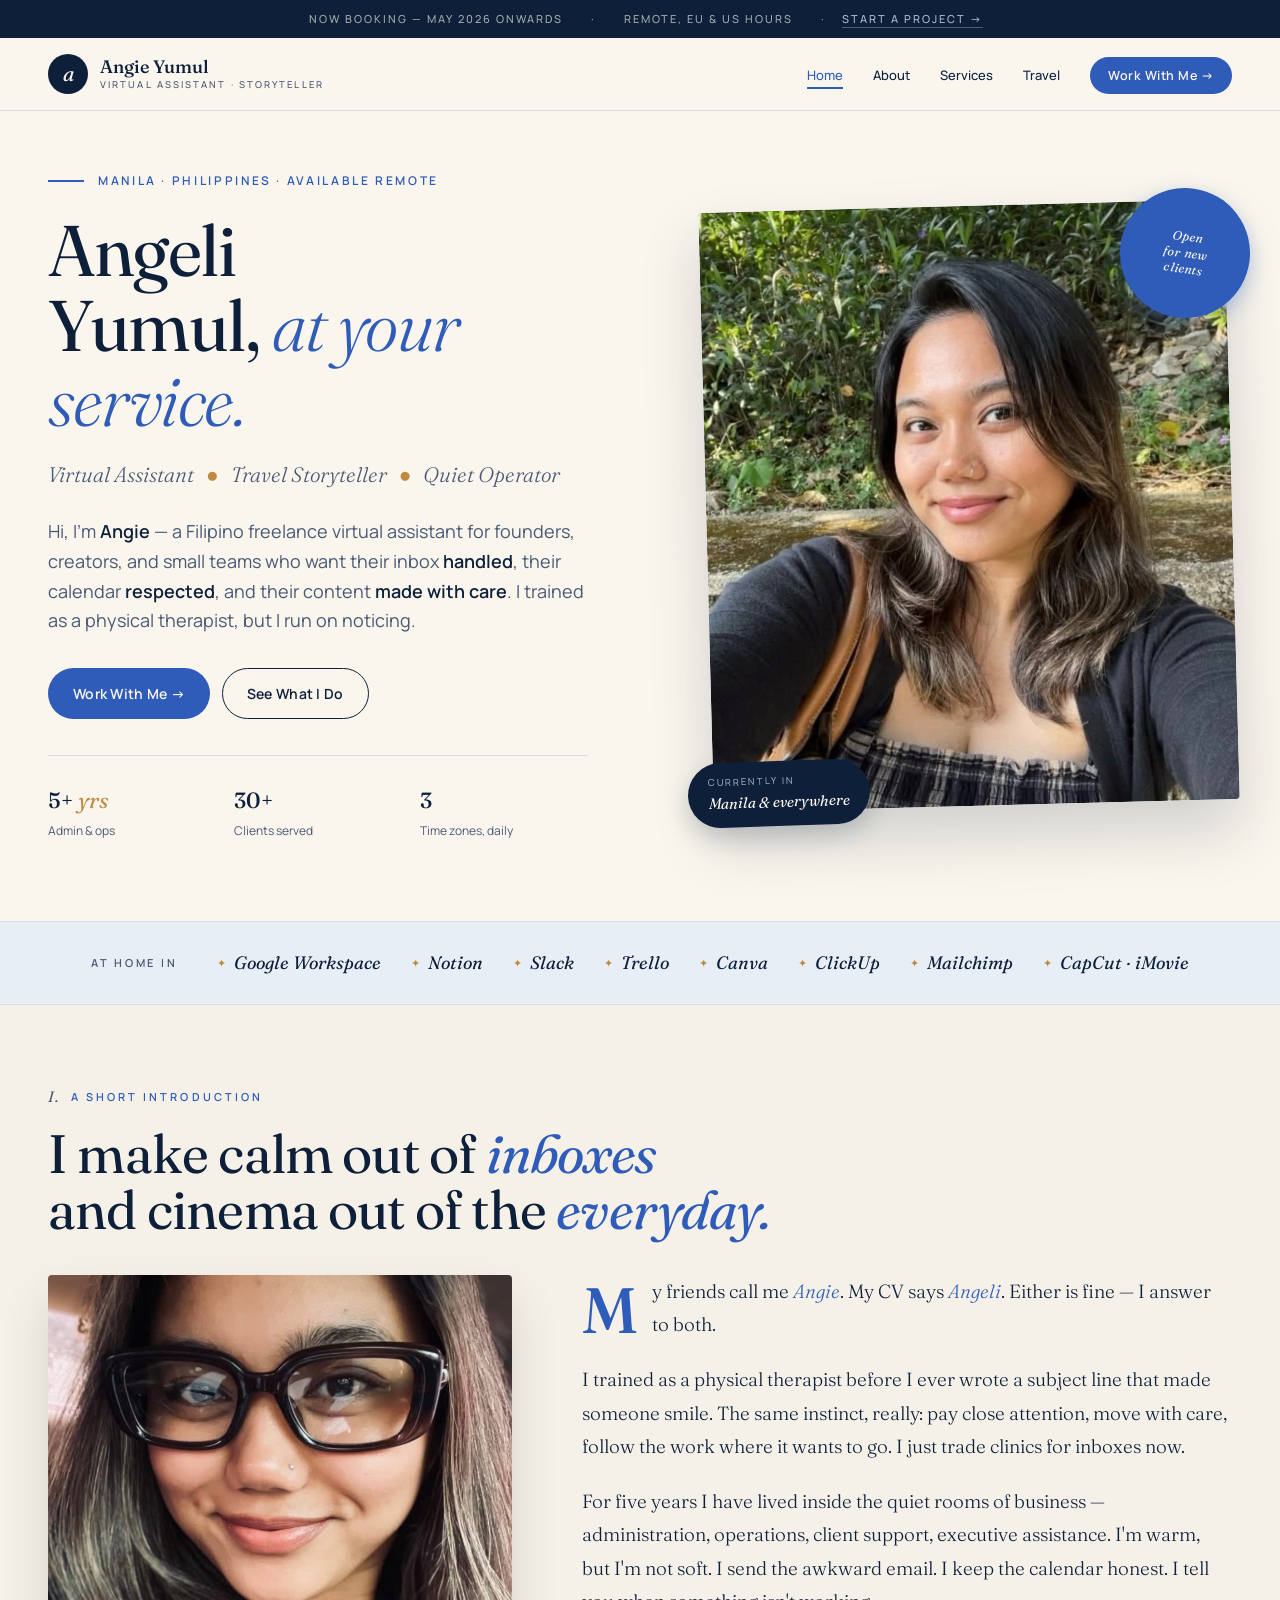
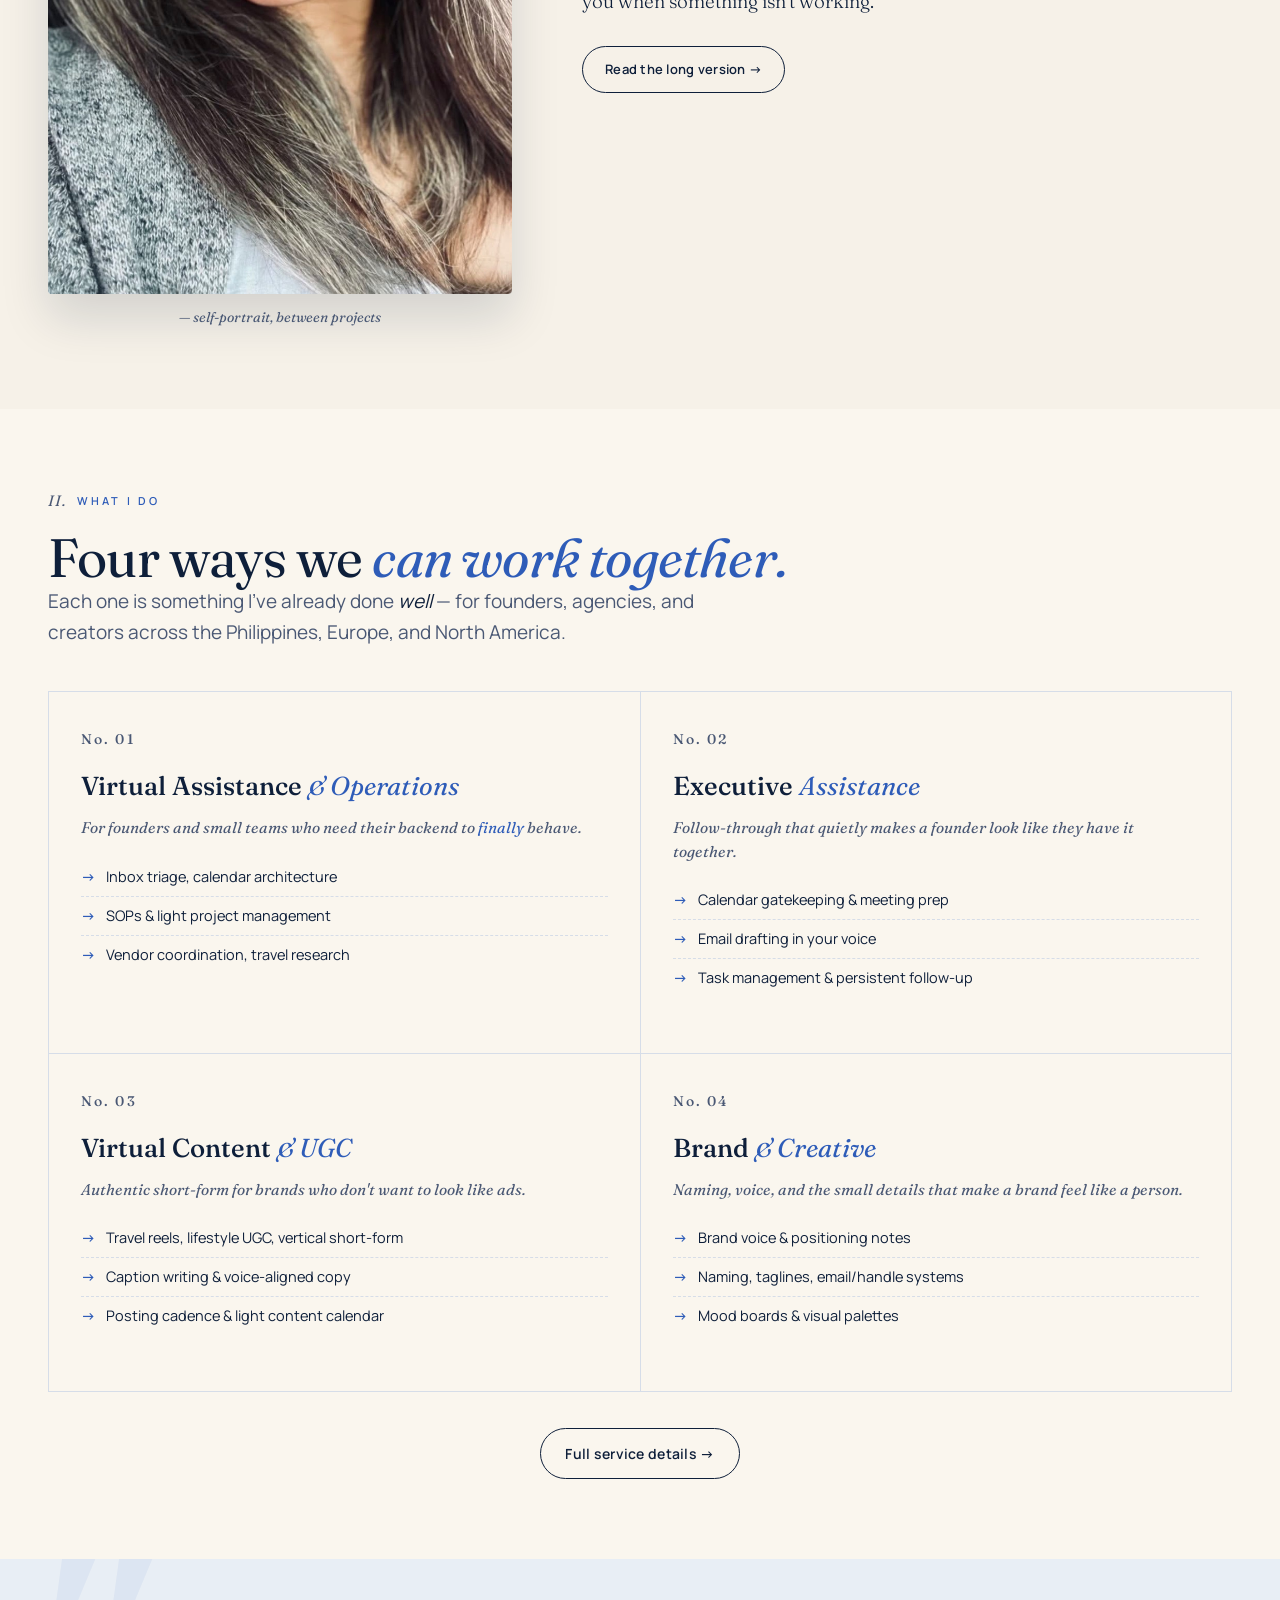
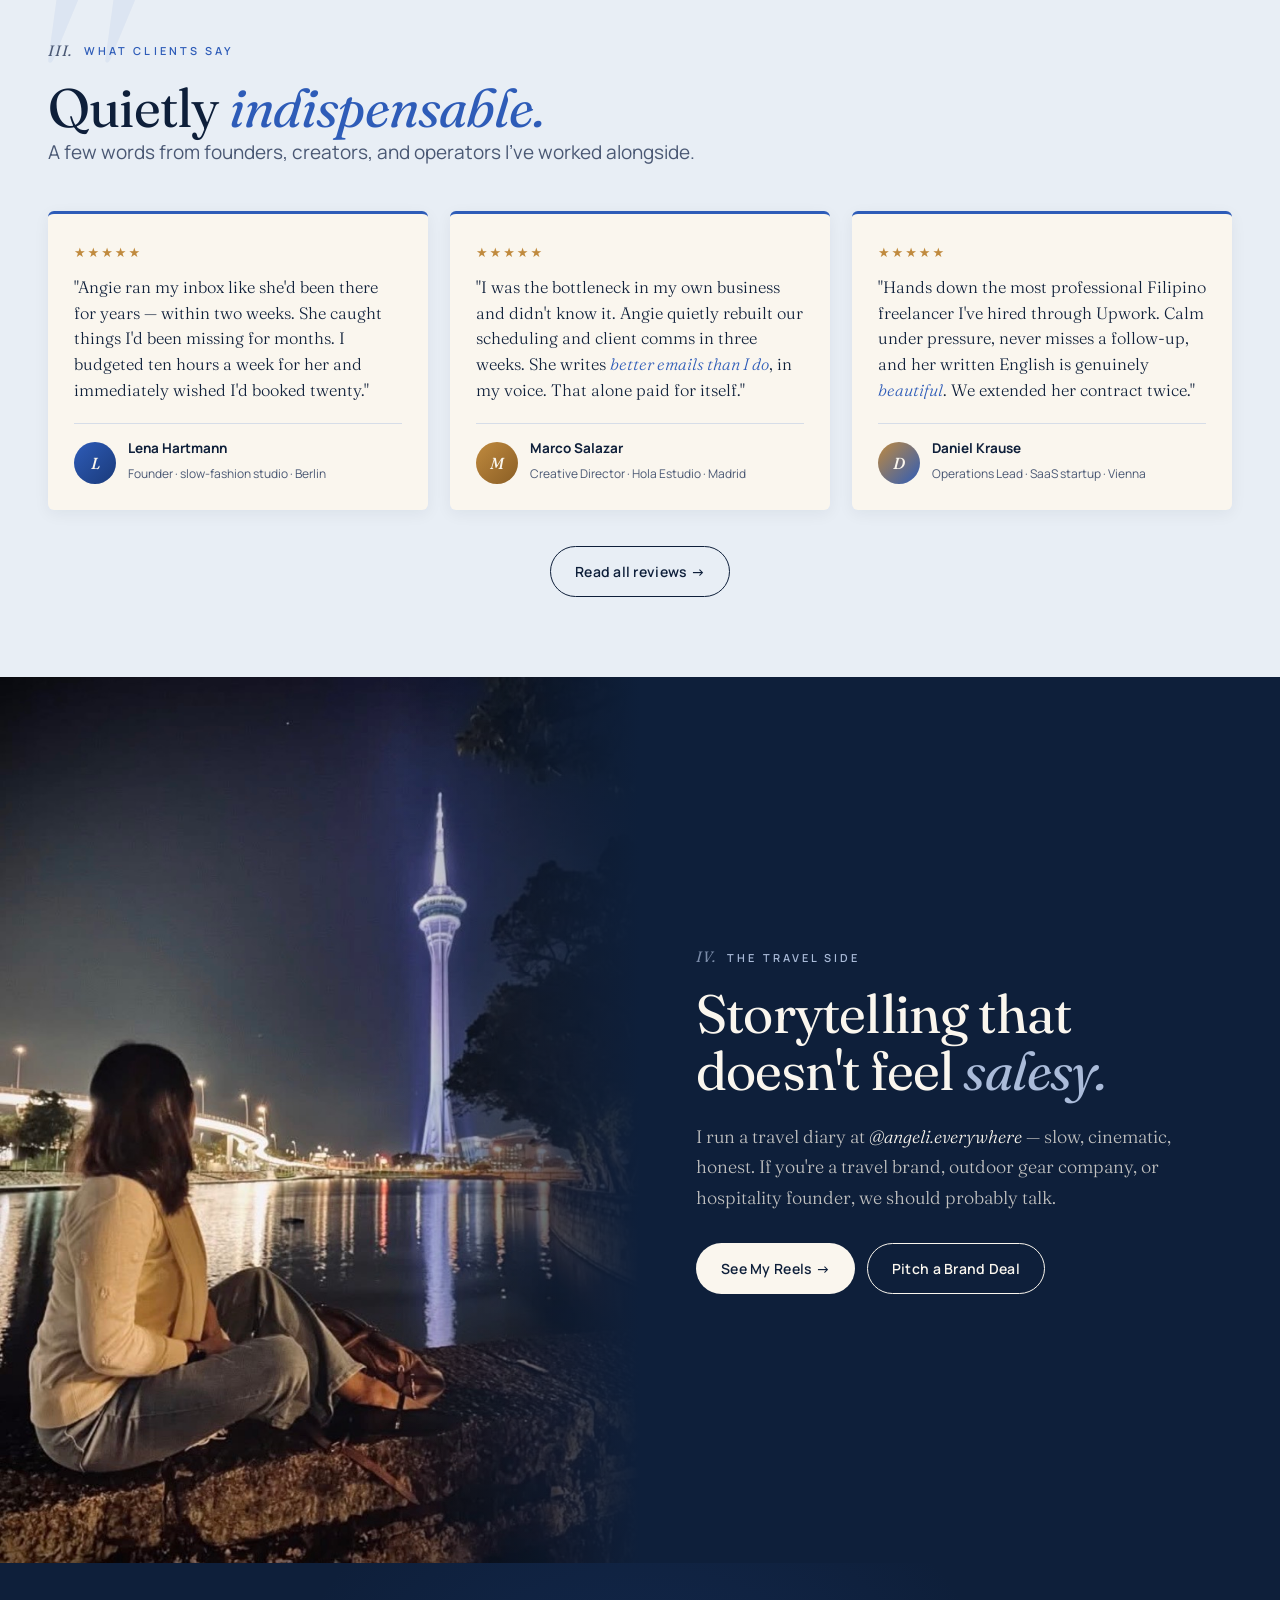
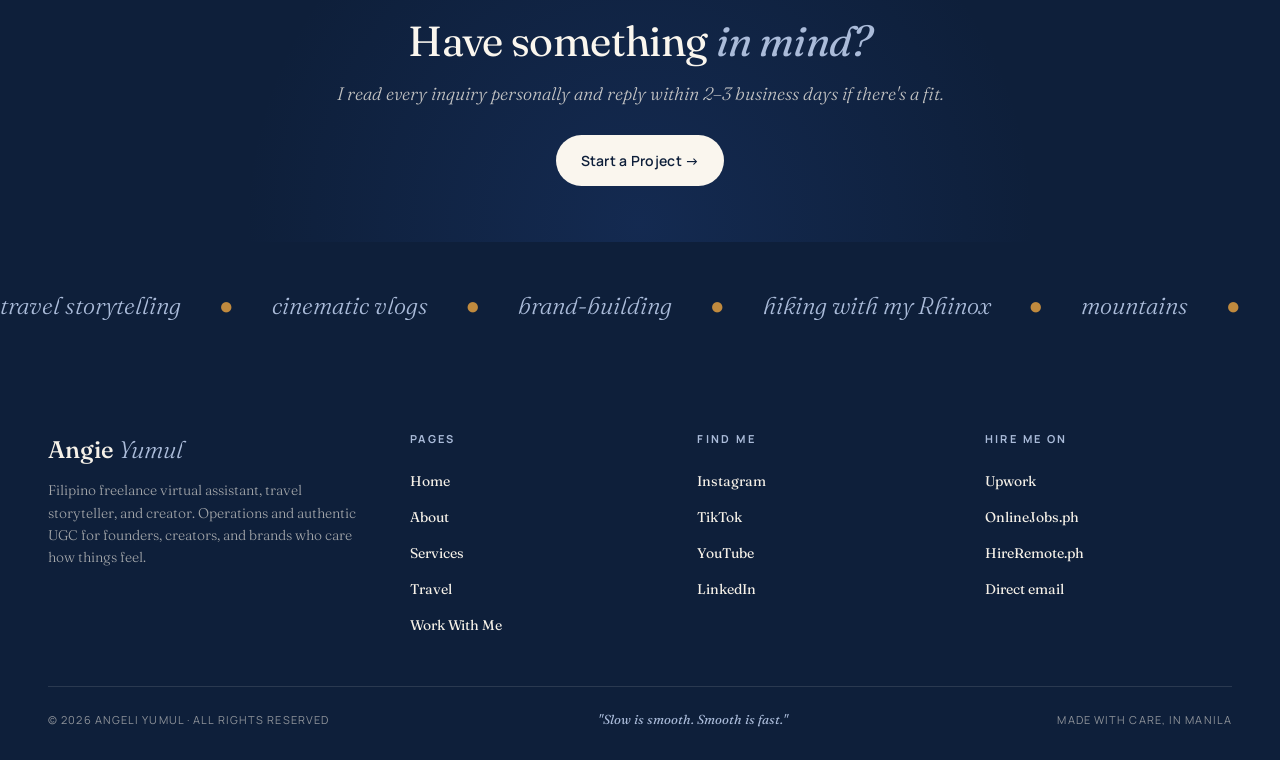
==== commit 8c52788c: "Multi-page site: 5 pages (index, about, services, travel, work) with shared CSS/JS, fixes for sticky" ====
--- a/index.html
+++ b/index.html
@@ -3,17 +3,16 @@
 <head>
 <meta charset="UTF-8" />
 <meta name="viewport" content="width=device-width, initial-scale=1.0" />
-<title>Angie Yumul — Virtual Assistant &amp; Travel Storyteller</title>
+<title>Angie Yumul — Virtual Assistant, Travel Storyteller</title>
 <meta name="description" content="Filipino freelance virtual assistant and travel storyteller. Operations, executive support, and authentic UGC for founders, creators, and brands who care how things feel." />
-<meta property="og:title" content="Angie Yumul — Virtual Assistant &amp; Travel Storyteller" />
-<meta property="og:description" content="Operations, executive support, and authentic UGC for founders, creators, and brands who care how things feel." />
+<meta property="og:title" content="Angie Yumul — Virtual Assistant, Travel Storyteller" />
+<meta property="og:description" content="Filipino freelance virtual assistant and travel storyteller. Operations, executive support, and authentic UGC for founders, creators, and brands who care how things feel." />
 <link rel="preconnect" href="https://fonts.googleapis.com">
 <link rel="preconnect" href="https://fonts.gstatic.com" crossorigin>
 <link href="https://fonts.googleapis.com/css2?family=Fraunces:ital,opsz,wght@0,9..144,300;0,9..144,400;0,9..144,500;0,9..144,600;1,9..144,300;1,9..144,400&family=Manrope:wght@300;400;500;600;700&display=swap" rel="stylesheet">
 <link rel="stylesheet" href="styles.css">
 </head>
 <body>
-
 <div class="topstrip">
   <span>Now booking — May 2026 onwards</span>
   <span>·</span>
@@ -21,17 +20,21 @@
   <span>·</span>
   <a href="work.html">Start a project →</a>
 </div>
-
 <nav class="site-nav">
   <a href="index.html" class="brand">
     <div class="brand-mark">a</div>
-    <div class="brand-text">Angie Yumul<small>Virtual Assistant · Storyteller</small></div>
+    <div class="brand-text">
+      Angie Yumul
+      <small>Virtual Assistant · Storyteller</small>
+    </div>
   </a>
+  <button class="nav-toggle" aria-label="Toggle menu"><span></span><span></span><span></span></button>
   <ul>
+    <li><a href="index.html" class="navlink active">Home</a></li>
     <li><a href="about.html" class="navlink">About</a></li>
     <li><a href="services.html" class="navlink">Services</a></li>
     <li><a href="travel.html" class="navlink">Travel</a></li>
-    <li class="always-show"><a href="work.html" class="nav-cta">Hire Me →</a></li>
+    <li><a href="work.html" class="navlink nav-cta">Work With Me →</a></li>
   </ul>
 </nav>
 
@@ -39,14 +42,17 @@
   <span class="floating-cta-dot"></span>
   Available for projects
 </a>
-
 <header class="hero">
   <div class="hero-grid">
     <div class="hero-text">
       <div class="eyebrow">Manila · Philippines · Available remote</div>
       <h1>Angeli<br>Yumul, <em>at your service.</em></h1>
-      <p class="hero-roles">Virtual Assistant <span class="dot">●</span> Travel Storyteller <span class="dot">●</span> Quiet Operator</p>
-      <p class="hero-lede">Hi, I'm <strong>Angie</strong> — a Filipino freelance virtual assistant for founders, creators, and small teams who want their inbox <strong>handled</strong>, their calendar <strong>respected</strong>, and their content <strong>made with care</strong>. I trained as a physical therapist, but I run on noticing.</p>
+      <p class="hero-roles">
+        Virtual Assistant <span class="dot">●</span> Travel Storyteller <span class="dot">●</span> Quiet Operator
+      </p>
+      <p class="hero-lede">
+        Hi, I'm <strong>Angie</strong> — a Filipino freelance virtual assistant for founders, creators, and small teams who want their inbox <strong>handled</strong>, their calendar <strong>respected</strong>, and their content <strong>made with care</strong>. I trained as a physical therapist, but I run on noticing.
+      </p>
       <div class="hero-cta">
         <a href="work.html" class="btn btn-primary">Work With Me →</a>
         <a href="services.html" class="btn btn-secondary">See What I Do</a>
@@ -58,8 +64,13 @@
       </div>
     </div>
     <div class="hero-visual">
-      <div class="hero-photo-frame"><img src="images/angie-portrait.jpeg" alt="Angeli Yumul, smiling outdoors" /></div>
-      <div class="hero-photo-tag"><span>Currently in</span>Manila &amp; everywhere</div>
+      <div class="hero-photo-frame">
+        <img src="images/angie-portrait.jpeg" alt="Angeli Yumul, smiling outdoors" />
+      </div>
+      <div class="hero-photo-tag">
+        <span>Currently in</span>
+        Manila &amp; everywhere
+      </div>
       <div class="hero-photo-stamp">Open<br>for new<br>clients</div>
     </div>
   </div>
@@ -69,103 +80,203 @@
   <div class="trusted-inner">
     <span class="trusted-label">At home in</span>
     <div class="trusted-platforms">
-      <span>Google Workspace</span><span>Notion</span><span>Slack</span><span>Trello</span><span>Canva</span><span>ClickUp</span><span>Mailchimp</span><span>CapCut · iMovie</span>
+      <span>Google Workspace</span>
+      <span>Notion</span>
+      <span>Slack</span>
+      <span>Trello</span>
+      <span>Canva</span>
+      <span>ClickUp</span>
+      <span>Mailchimp</span>
+      <span>CapCut · iMovie</span>
     </div>
   </div>
 </div>
 
-<section class="tease">
-  <div class="tease-inner">
-    <div class="tease-photo"><img src="images/angie-glasses.jpeg" alt="Angie wearing oversized glasses, smiling" /></div>
-    <div class="tease-text">
-      <div class="section-eyebrow"><span class="roman">i.</span> About — the short version</div>
-      <h2>I make <em>calm</em> out of inboxes,<br>and <em>cinema</em> out of the everyday.</h2>
-      <p class="section-lede">My friends call me <em>Angie</em>. My CV says <em>Angeli</em>. Either is fine — I answer to both. Trained as a physical therapist, raised in admin and operations, building a creator brand at <em>@angeli.everywhere</em> in the small hours.</p>
-      <a href="about.html" class="btn btn-secondary">Read more about me →</a>
-    </div>
-  </div>
-</section>
-
-<section class="testimonials-section">
-  <div class="testimonials-deco">"</div>
+<section class="about-page-section">
   <div class="section-inner">
-    <div class="section-eyebrow"><span class="roman">ii.</span> What clients say</div>
+    <div class="section-eyebrow"><span class="roman">i.</span> A short introduction</div>
+    <h2>I make calm out of <em>inboxes</em><br>and cinema out of the <em>everyday.</em></h2>
+    <div class="about-grid" style="margin-top: 36px;">
+      <div>
+        <div class="about-photo">
+          <img src="images/angie-glasses.jpeg" alt="Angie smiling, wearing oversized black glasses" />
+        </div>
+        <p class="about-photo-caption">— self-portrait, between projects</p>
+      </div>
+      <div class="about-prose">
+        <p class="lead">My friends call me <em>Angie</em>. My CV says <em>Angeli</em>. Either is fine — I answer to both.</p>
+        <p>I trained as a physical therapist before I ever wrote a subject line that made someone smile. The same instinct, really: pay close attention, move with care, follow the work where it wants to go. I just trade clinics for inboxes now.</p>
+        <p>For five years I have lived inside the quiet rooms of business — administration, operations, client support, executive assistance. I'm warm, but I'm not soft. I send the awkward email. I keep the calendar honest. I tell you when something isn't working.</p>
+        <p style="margin-top: 28px;"><a href="about.html" class="btn btn-secondary" style="font-size: 13px; padding: 11px 22px;">Read the long version →</a></p>
+      </div>
+    </div>
+  </div>
+</section>
+
+<section>
+  <div class="section-inner">
+    <div class="section-eyebrow"><span class="roman">ii.</span> What I do</div>
+    <h2>Four ways we <em>can work together.</em></h2>
+    <p class="section-lede">Each one is something I've already done <em>well</em> — for founders, agencies, and creators across the Philippines, Europe, and North America.</p>
+    <div class="services-grid">
+      <div class="service">
+        <div class="service-num">No. 01</div>
+        <h3>Virtual Assistance <em>&amp; Operations</em></h3>
+        <p class="service-tagline">For founders and small teams who need their backend to <em>finally</em> behave.</p>
+        <ul>
+          <li>Inbox triage, calendar architecture</li>
+          <li>SOPs &amp; light project management</li>
+          <li>Vendor coordination, travel research</li>
+        </ul>
+      </div>
+      <div class="service">
+        <div class="service-num">No. 02</div>
+        <h3>Executive <em>Assistance</em></h3>
+        <p class="service-tagline">Follow-through that quietly makes a founder look like they have it together.</p>
+        <ul>
+          <li>Calendar gatekeeping &amp; meeting prep</li>
+          <li>Email drafting in your voice</li>
+          <li>Task management &amp; persistent follow-up</li>
+        </ul>
+      </div>
+      <div class="service">
+        <div class="service-num">No. 03</div>
+        <h3>Virtual Content <em>&amp; UGC</em></h3>
+        <p class="service-tagline">Authentic short-form for brands who don't want to look like ads.</p>
+        <ul>
+          <li>Travel reels, lifestyle UGC, vertical short-form</li>
+          <li>Caption writing &amp; voice-aligned copy</li>
+          <li>Posting cadence &amp; light content calendar</li>
+        </ul>
+      </div>
+      <div class="service">
+        <div class="service-num">No. 04</div>
+        <h3>Brand <em>&amp; Creative</em></h3>
+        <p class="service-tagline">Naming, voice, and the small details that make a brand feel like a person.</p>
+        <ul>
+          <li>Brand voice &amp; positioning notes</li>
+          <li>Naming, taglines, email/handle systems</li>
+          <li>Mood boards &amp; visual palettes</li>
+        </ul>
+      </div>
+    </div>
+    <p style="text-align: center; margin-top: 36px;"><a href="services.html" class="btn btn-secondary">Full service details →</a></p>
+  </div>
+</section>
+
+<section class="testimonials">
+  <div class="testimonials-inner section-inner">
+    <div class="section-eyebrow"><span class="roman">iii.</span> What clients say</div>
     <h2>Quietly <em>indispensable.</em></h2>
-    <p class="section-lede">A few words from founders and creators I've worked alongside.</p>
-    <div class="testimonial-grid three-col">
+    <p class="section-lede">A few words from founders, creators, and operators I've worked alongside.</p>
+    <div class="testimonial-grid three">
       <div class="testimonial">
         <div class="testimonial-stars">★★★★★</div>
-        <p class="testimonial-quote">"Angie ran my inbox like she'd been there for years — within two weeks. She caught things I'd been missing for months."</p>
+        <p class="testimonial-quote">"Angie ran my inbox like she'd been there for years — within two weeks. She caught things I'd been missing for months. I budgeted ten hours a week for her and immediately wished I'd booked twenty."</p>
         <div class="testimonial-author">
           <div class="testimonial-avatar av-1">L</div>
-          <div class="testimonial-author-info"><strong>Lena Hartmann</strong><span>Founder · Berlin</span></div>
+          <div class="testimonial-author-info"><strong>Lena Hartmann</strong><span>Founder · slow-fashion studio · Berlin</span></div>
         </div>
       </div>
       <div class="testimonial">
         <div class="testimonial-stars">★★★★★</div>
-        <p class="testimonial-quote">"I was the bottleneck in my own business and didn't know it. Angie writes <em>better emails than I do</em>, in my voice. That alone paid for itself."</p>
+        <p class="testimonial-quote">"I was the bottleneck in my own business and didn't know it. Angie quietly rebuilt our scheduling and client comms in three weeks. She writes <em>better emails than I do</em>, in my voice. That alone paid for itself."</p>
         <div class="testimonial-author">
           <div class="testimonial-avatar av-2">M</div>
-          <div class="testimonial-author-info"><strong>Marco Salazar</strong><span>Creative Director · Madrid</span></div>
+          <div class="testimonial-author-info"><strong>Marco Salazar</strong><span>Creative Director · Hola Estudio · Madrid</span></div>
         </div>
       </div>
       <div class="testimonial">
         <div class="testimonial-stars">★★★★★</div>
-        <p class="testimonial-quote">"Hands down the most professional Filipino freelancer I've hired through Upwork. Calm, never misses a follow-up, written English is genuinely <em>beautiful</em>."</p>
+        <p class="testimonial-quote">"Hands down the most professional Filipino freelancer I've hired through Upwork. Calm under pressure, never misses a follow-up, and her written English is genuinely <em>beautiful</em>. We extended her contract twice."</p>
         <div class="testimonial-author">
           <div class="testimonial-avatar av-6">D</div>
-          <div class="testimonial-author-info"><strong>Daniel Krause</strong><span>Operations · Vienna</span></div>
-        </div>
-      </div>
-    </div>
-    <p style="margin-top:32px;text-align:center;"><a href="work.html#testimonials" class="btn btn-secondary">Read more reviews →</a></p>
+          <div class="testimonial-author-info"><strong>Daniel Krause</strong><span>Operations Lead · SaaS startup · Vienna</span></div>
+        </div>
+      </div>
+    </div>
+    <p style="text-align: center; margin-top: 36px;"><a href="work.html#testimonials" class="btn btn-secondary">Read all reviews →</a></p>
   </div>
 </section>
 
 <section class="travel-cta">
   <div class="travel-cta-grid">
-    <div class="travel-cta-photo"><img src="images/angie-macau.jpeg" alt="Angie sitting by the water at night, looking at Macau Tower" /></div>
+    <div class="travel-cta-photo">
+      <img src="images/angie-macau.jpeg" alt="Angie sitting by the water at night, looking out at Macau Tower" />
+    </div>
     <div class="travel-cta-text">
-      <div class="section-eyebrow"><span class="roman">iii.</span> The travel side</div>
+      <div class="section-eyebrow"><span class="roman">iv.</span> The travel side</div>
       <h2>Storytelling that doesn't feel <em>salesy.</em></h2>
-      <p>I run a travel diary at <em>@angeli.everywhere</em> — slow, cinematic, honest. If you're a travel brand, outdoor gear company, or hospitality founder looking for UGC that doesn't read like a paid post, we should talk.</p>
+      <p>I run a travel diary at <em>@angeli.everywhere</em> — slow, cinematic, honest. If you're a travel brand, outdoor gear company, or hospitality founder, we should probably talk.</p>
       <div class="travel-cta-buttons">
-        <a href="travel.html" class="btn btn-primary">See the Travel Side →</a>
+        <a href="travel.html" class="btn btn-primary">See My Reels →</a>
         <a href="work.html" class="btn btn-secondary">Pitch a Brand Deal</a>
       </div>
     </div>
   </div>
 </section>
 
-<section class="cta-card cta-strip">
-  <div class="cta-card-inner">
-    <div class="section-eyebrow"><span class="roman">iv.</span> Let's begin</div>
-    <h2>Ready to take the next quiet thing<br>off your plate?</h2>
-    <p>I read every inquiry personally and reply within 2–3 business days.</p>
-    <div class="cta-card-buttons">
-      <a href="work.html" class="btn btn-primary">Start a Project →</a>
-      <a href="mailto:angeli.everywhere@gmail.com" class="btn btn-secondary">Email Directly</a>
-    </div>
-  </div>
-</section>
-
-<footer class="site-footer">
+<section class="inline-cta">
+  <div class="inline-cta-inner">
+    <h2>Have something <em>in mind?</em></h2>
+    <p>I read every inquiry personally and reply within 2–3 business days if there's a fit.</p>
+    <a href="work.html" class="btn btn-primary">Start a Project →</a>
+  </div>
+</section>
+
+<div class="ribbon">
+  <div class="ribbon-inner">
+    <span>travel storytelling</span><span class="dot">●</span>
+    <span>cinematic vlogs</span><span class="dot">●</span>
+    <span>brand-building</span><span class="dot">●</span>
+    <span>hiking with my Rhinox</span><span class="dot">●</span>
+    <span>mountains</span><span class="dot">●</span>
+    <span>learning German</span><span class="dot">●</span>
+    <span>fitness</span><span class="dot">●</span>
+    <span>quiet mornings</span><span class="dot">●</span>
+    <span>travel storytelling</span><span class="dot">●</span>
+    <span>cinematic vlogs</span><span class="dot">●</span>
+    <span>brand-building</span><span class="dot">●</span>
+    <span>hiking with my Rhinox</span><span class="dot">●</span>
+    <span>mountains</span><span class="dot">●</span>
+    <span>learning German</span><span class="dot">●</span>
+    <span>fitness</span><span class="dot">●</span>
+    <span>quiet mornings</span><span class="dot">●</span>
+  </div>
+</div>
+<footer>
   <div class="footer-grid">
     <div class="footer-brand">
       <h4>Angie <em>Yumul</em></h4>
       <p>Filipino freelance virtual assistant, travel storyteller, and creator. Operations and authentic UGC for founders, creators, and brands who care how things feel.</p>
     </div>
     <div class="footer-col">
-      <h5>The site</h5>
-      <ul><li><a href="about.html">About</a></li><li><a href="services.html">Services</a></li><li><a href="travel.html">Travel</a></li><li><a href="work.html">Work With Me</a></li></ul>
+      <h5>Pages</h5>
+      <ul>
+        <li><a href="index.html">Home</a></li>
+        <li><a href="about.html">About</a></li>
+        <li><a href="services.html">Services</a></li>
+        <li><a href="travel.html">Travel</a></li>
+        <li><a href="work.html">Work With Me</a></li>
+      </ul>
     </div>
     <div class="footer-col">
       <h5>Find me</h5>
-      <ul><li><a href="https://instagram.com/angeli.everywhere" target="_blank" rel="noopener">Instagram</a></li><li><a href="https://tiktok.com/@angeli.everywhere" target="_blank" rel="noopener">TikTok</a></li><li><a href="https://youtube.com/@angeli.everywhere" target="_blank" rel="noopener">YouTube</a></li><li><a href="https://linkedin.com/in/angeliyumul" target="_blank" rel="noopener">LinkedIn</a></li></ul>
+      <ul>
+        <li><a href="https://instagram.com/angeli.everywhere" target="_blank" rel="noopener">Instagram</a></li>
+        <li><a href="https://tiktok.com/@angeli.everywhere" target="_blank" rel="noopener">TikTok</a></li>
+        <li><a href="https://youtube.com/@angeli.everywhere" target="_blank" rel="noopener">YouTube</a></li>
+        <li><a href="https://linkedin.com/in/angeliyumul" target="_blank" rel="noopener">LinkedIn</a></li>
+      </ul>
     </div>
     <div class="footer-col">
       <h5>Hire me on</h5>
-      <ul><li><a href="https://upwork.com" target="_blank" rel="noopener">Upwork</a></li><li><a href="https://onlinejobs.ph" target="_blank" rel="noopener">OnlineJobs.ph</a></li><li><a href="https://hireremote.ph" target="_blank" rel="noopener">HireRemote.ph</a></li><li><a href="mailto:angeli.everywhere@gmail.com">Direct email</a></li></ul>
+      <ul>
+        <li><a href="https://upwork.com" target="_blank" rel="noopener">Upwork</a></li>
+        <li><a href="https://onlinejobs.ph" target="_blank" rel="noopener">OnlineJobs.ph</a></li>
+        <li><a href="https://hireremote.ph" target="_blank" rel="noopener">HireRemote.ph</a></li>
+        <li><a href="mailto:angeli.everywhere@gmail.com">Direct email</a></li>
+      </ul>
     </div>
   </div>
   <div class="footer-bottom">
@@ -177,4 +288,4 @@
 
 <script src="site.js"></script>
 </body>
-</html>
+</html>
--- a/styles.css
+++ b/styles.css
@@ -763,3 +763,175 @@
   .hero-credentials strong { display: inline; margin-right: 8px; font-size: 19px; }
   .topstrip a { display: block; margin-top: 4px; }
 }
+
+/* === Page header (inner pages) === */
+.page-header {
+  background: var(--bone);
+  padding: 60px 48px 56px;
+  border-bottom: 1px solid var(--line);
+}
+.page-header-inner { max-width: 1300px; margin: 0 auto; }
+.page-header h1 {
+  font-family: var(--serif);
+  font-size: clamp(40px, 5.2vw, 64px);
+  line-height: 1.05;
+  letter-spacing: -0.015em;
+  color: var(--ink);
+  font-weight: 400;
+  margin-bottom: 18px;
+  max-width: 1000px;
+}
+.page-header h1 em { font-style: italic; color: var(--blue); font-weight: 300; }
+.page-header-lede {
+  font-size: 20px;
+  color: var(--ink-soft);
+  max-width: 720px;
+  font-family: var(--serif);
+  font-weight: 300;
+  line-height: 1.55;
+}
+.page-header-lede em { font-style: italic; color: var(--ink); }
+
+.crumb {
+  font-family: var(--sans);
+  font-size: 11px;
+  letter-spacing: 0.22em;
+  text-transform: uppercase;
+  color: var(--ink-soft);
+  margin-bottom: 20px;
+  display: flex;
+  align-items: center;
+  gap: 12px;
+}
+.crumb a { color: var(--blue); text-decoration: none; font-weight: 600; }
+.crumb a:hover { text-decoration: underline; }
+.crumb .sep { color: var(--ink-soft); opacity: 0.5; }
+
+/* Process grid */
+.process-grid {
+  display: grid;
+  grid-template-columns: repeat(4, 1fr);
+  gap: 32px;
+  margin-top: 32px;
+}
+.process-step .step-num {
+  font-family: var(--serif);
+  font-size: 56px;
+  color: var(--blue);
+  line-height: 1;
+  margin-bottom: 16px;
+  font-style: italic;
+}
+.process-step h3 {
+  font-family: var(--serif);
+  font-size: 22px;
+  margin-bottom: 10px;
+  font-weight: 500;
+}
+.process-step p { color: var(--ink-soft); font-size: 15px; line-height: 1.6; }
+
+/* Travel strip */
+.travel-strip {
+  position: relative;
+  height: 60vh;
+  min-height: 400px;
+  max-height: 680px;
+  overflow: hidden;
+}
+.travel-strip img { width: 100%; height: 100%; object-fit: cover; display: block; }
+.travel-strip::after {
+  content: '';
+  position: absolute;
+  inset: 0;
+  background: linear-gradient(180deg, transparent 50%, rgba(14,31,58,0.5) 100%);
+  pointer-events: none;
+}
+.travel-strip-caption {
+  position: absolute;
+  bottom: 32px;
+  left: 48px;
+  color: var(--paper);
+  font-family: var(--serif);
+  font-style: italic;
+  font-size: 18px;
+  max-width: 600px;
+  z-index: 2;
+}
+
+/* Reels grid */
+.reels-grid {
+  display: grid;
+  grid-template-columns: repeat(3, 1fr);
+  gap: 20px;
+  margin-top: 32px;
+}
+.reel { text-decoration: none; color: inherit; display: block; }
+.reel-card {
+  aspect-ratio: 9/16;
+  border-radius: 6px;
+  position: relative;
+  overflow: hidden;
+  box-shadow: 0 8px 24px rgba(14,31,58,0.18);
+  display: flex;
+  align-items: flex-end;
+  padding: 20px;
+  color: var(--paper);
+  transition: transform 0.4s;
+}
+.reel:hover .reel-card { transform: translateY(-4px); }
+.reel-1 { background: linear-gradient(135deg, #2e5cb8, #1a3a7a); }
+.reel-2 { background: linear-gradient(135deg, #c08a3e, #6e4a1a); }
+.reel-3 { background: linear-gradient(135deg, #4a5874, #1a2238); }
+.reel-meta {
+  font-family: var(--sans);
+  font-size: 10px;
+  letter-spacing: 0.2em;
+  text-transform: uppercase;
+  opacity: 0.7;
+  margin-bottom: 4px;
+}
+.reel-title {
+  font-family: var(--serif);
+  font-style: italic;
+  font-size: 18px;
+  line-height: 1.3;
+}
+
+/* Brand deck */
+.brand-deck {
+  display: grid;
+  grid-template-columns: repeat(3, 1fr);
+  gap: 28px;
+  margin-top: 32px;
+}
+.brand-card {
+  background: var(--paper);
+  padding: 32px;
+  border-radius: 6px;
+  box-shadow: 0 4px 16px rgba(14,31,58,0.06);
+}
+.brand-card.b1 { border-left: 3px solid var(--blue); }
+.brand-card.b2 { border-left: 3px solid var(--gold); }
+.brand-card.b3 { border-left: 3px solid var(--ink); }
+.brand-card h3 {
+  font-family: var(--serif);
+  font-size: 22px;
+  margin-bottom: 14px;
+  font-weight: 500;
+}
+.brand-card p { color: var(--ink-soft); font-size: 15.5px; line-height: 1.65; }
+
+.text-center { text-align: center; }
+
+/* Mobile additions */
+@media (max-width: 980px) {
+  .page-header { padding: 40px 20px 40px; }
+  .process-grid { grid-template-columns: repeat(2, 1fr); gap: 24px; }
+  .travel-strip-caption { left: 24px; bottom: 24px; font-size: 16px; }
+  .reels-grid { grid-template-columns: 1fr 1fr; gap: 14px; }
+  .brand-deck { grid-template-columns: 1fr; gap: 16px; }
+}
+@media (max-width: 540px) {
+  .reels-grid { grid-template-columns: 1fr; }
+  .process-grid { grid-template-columns: 1fr; }
+}
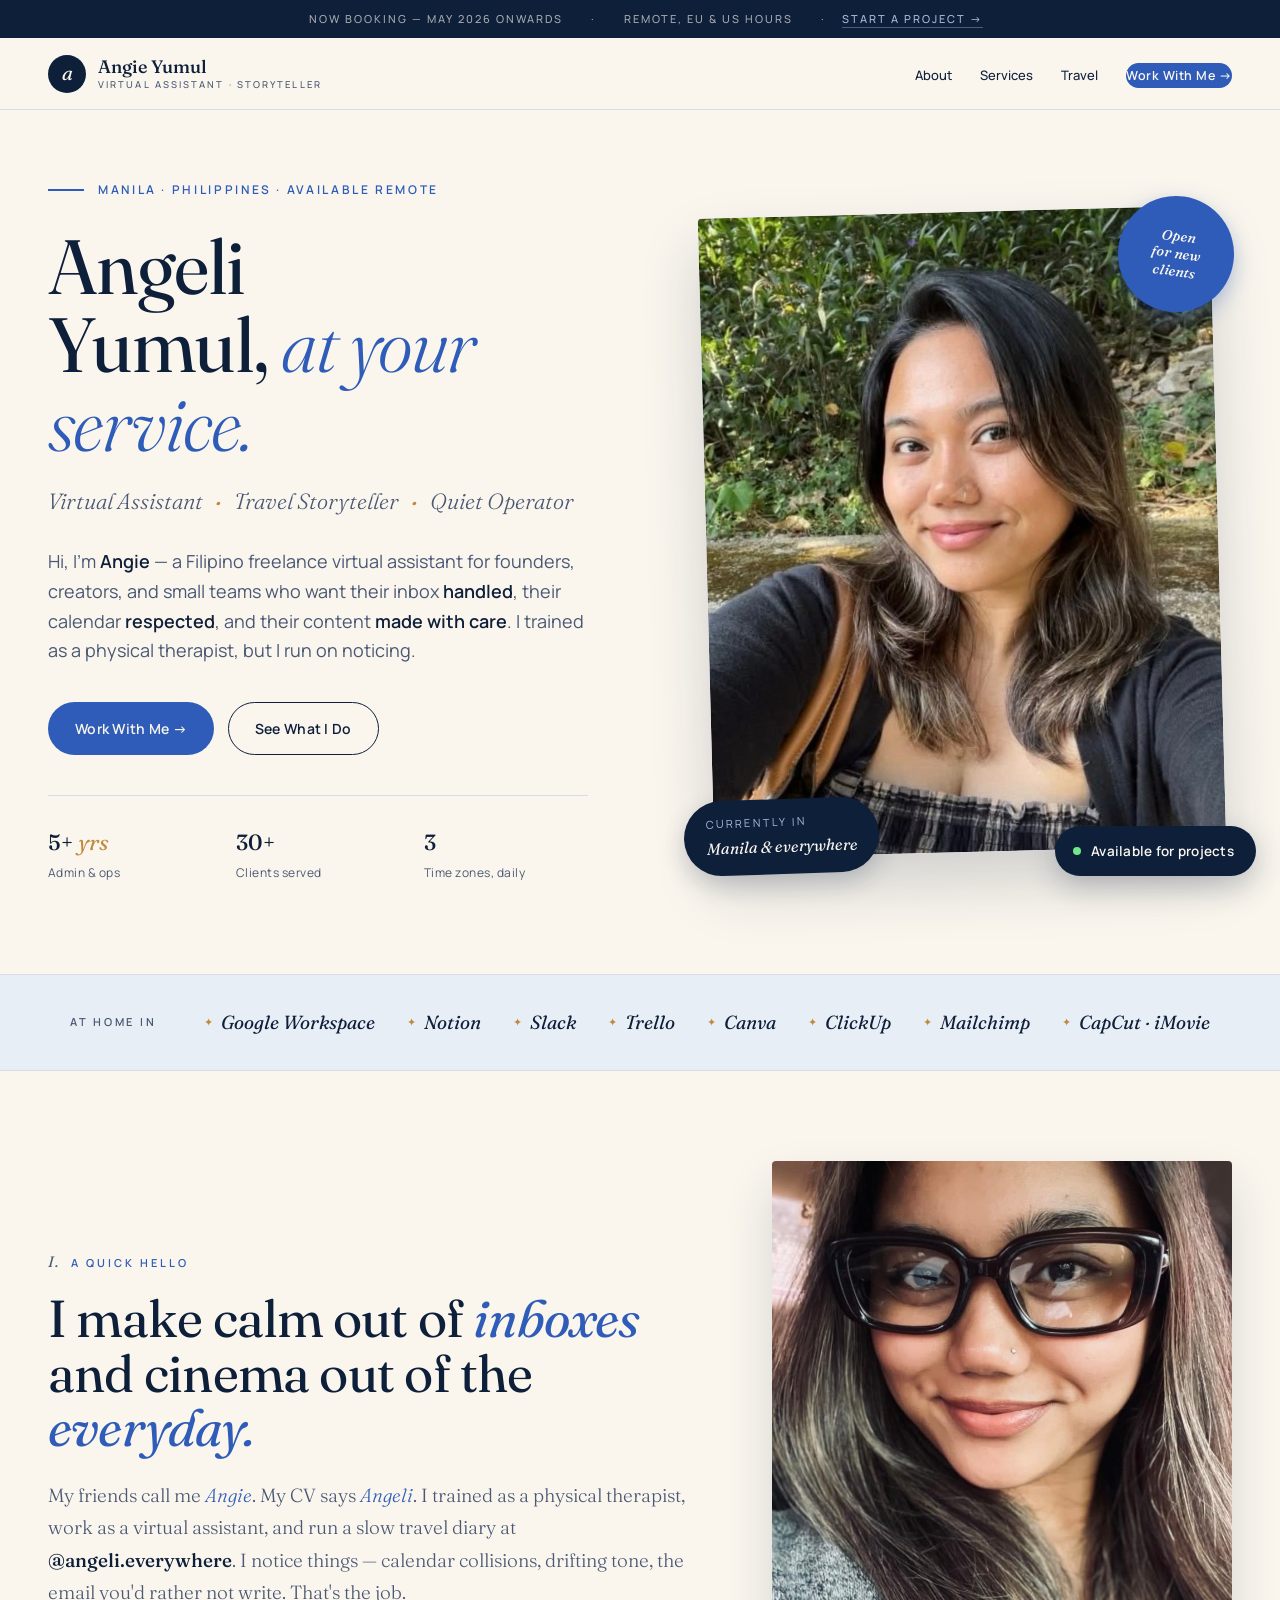
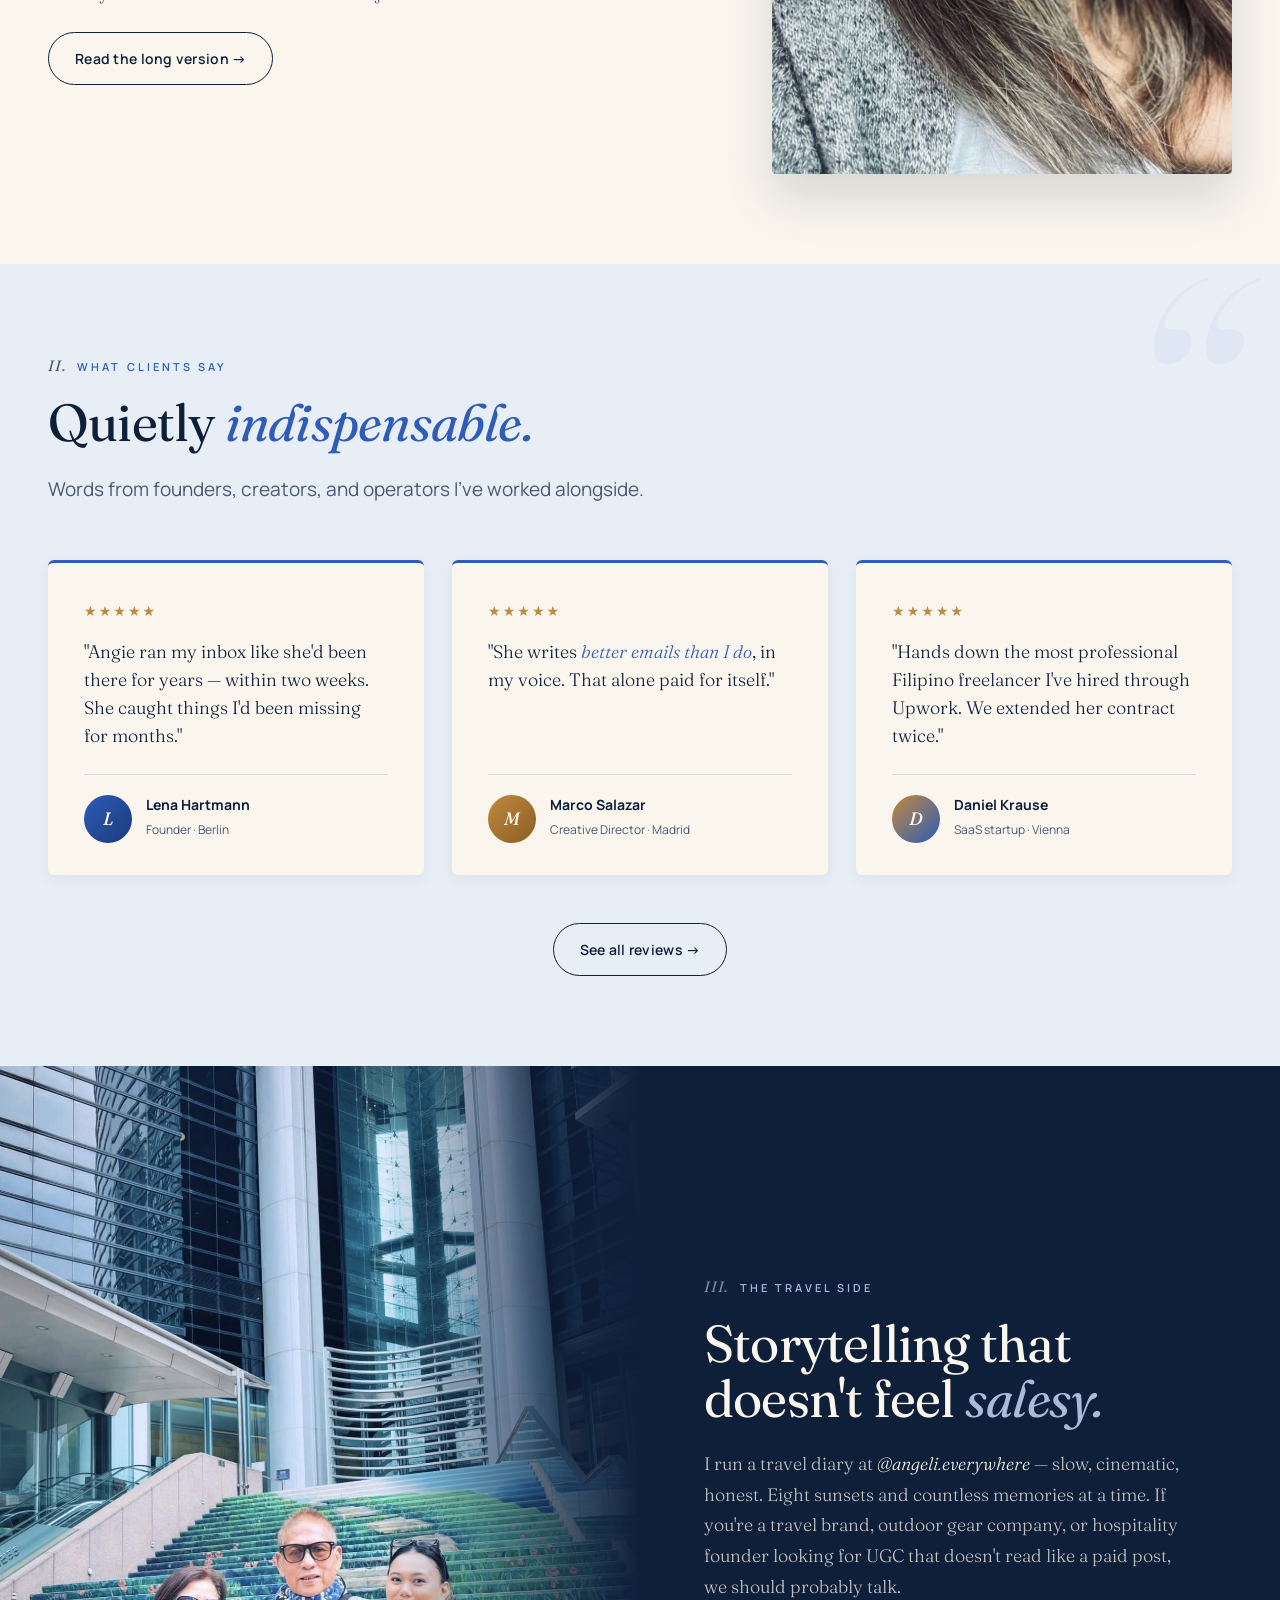
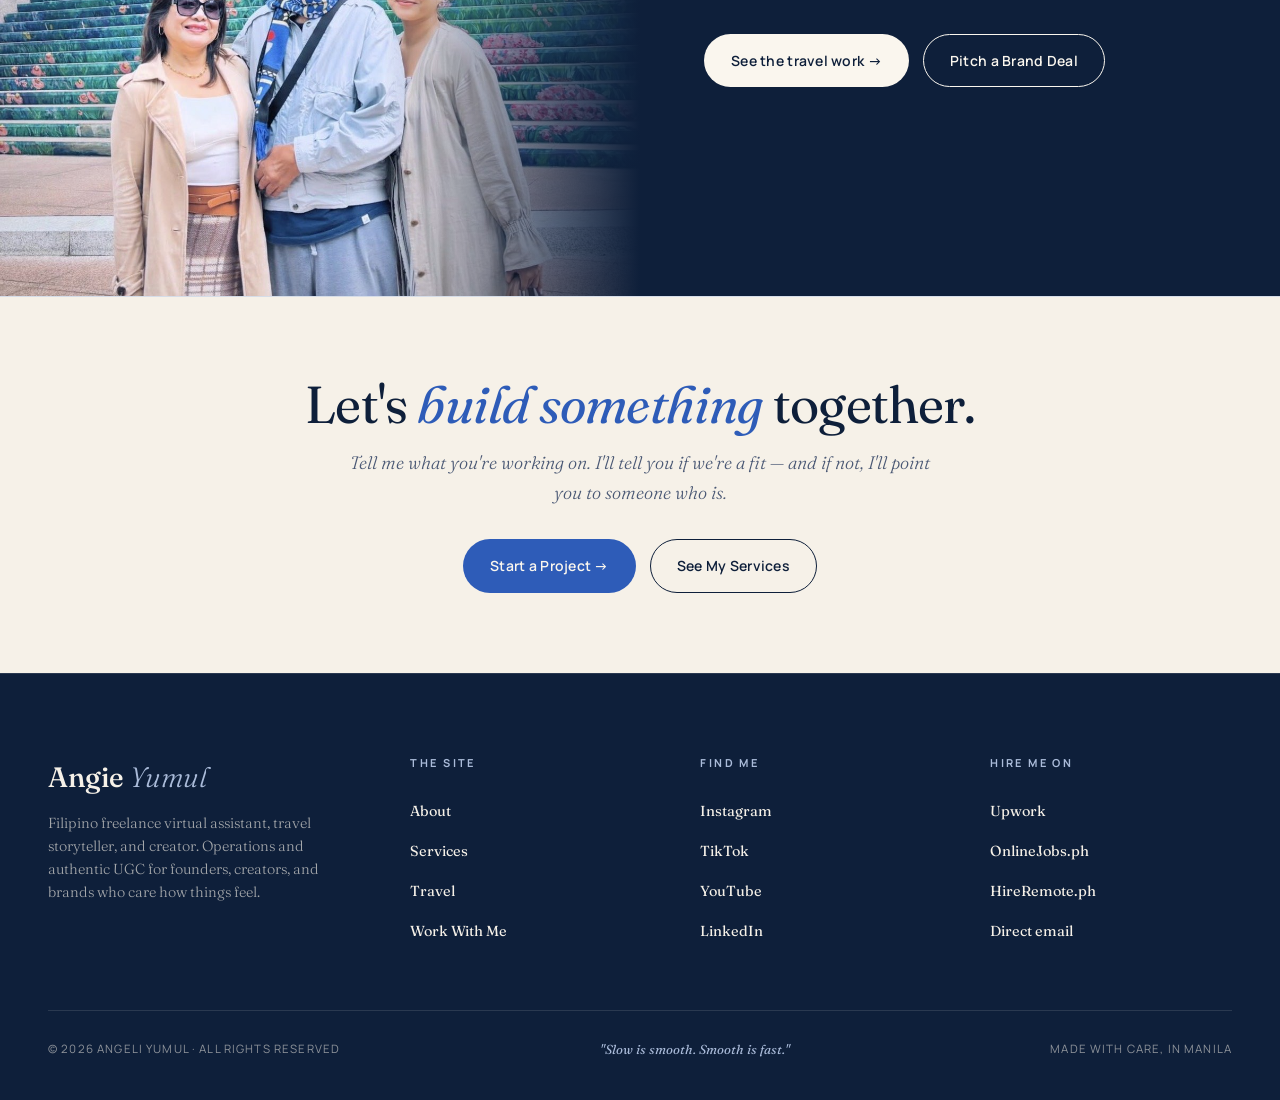
==== commit a2c908fb: "Multi-page rebuild: 5 pages, fix 8 audit bugs, integrate HK/Macao parents trip + Korea photos - Spli" ====
--- a/index.html
+++ b/index.html
@@ -3,9 +3,9 @@
 <head>
 <meta charset="UTF-8" />
 <meta name="viewport" content="width=device-width, initial-scale=1.0" />
-<title>Angie Yumul — Virtual Assistant, Travel Storyteller</title>
+<title>Angie Yumul — Virtual Assistant, Travel Storyteller, Creator</title>
 <meta name="description" content="Filipino freelance virtual assistant and travel storyteller. Operations, executive support, and authentic UGC for founders, creators, and brands who care how things feel." />
-<meta property="og:title" content="Angie Yumul — Virtual Assistant, Travel Storyteller" />
+<meta property="og:title" content="Angie Yumul — Virtual Assistant, Travel Storyteller, Creator" />
 <meta property="og:description" content="Filipino freelance virtual assistant and travel storyteller. Operations, executive support, and authentic UGC for founders, creators, and brands who care how things feel." />
 <link rel="preconnect" href="https://fonts.googleapis.com">
 <link rel="preconnect" href="https://fonts.gstatic.com" crossorigin>
@@ -13,48 +13,61 @@
 <link rel="stylesheet" href="styles.css">
 </head>
 <body>
+
 <div class="topstrip">
   <span>Now booking — May 2026 onwards</span>
   <span>·</span>
   <span>Remote, EU &amp; US hours</span>
   <span>·</span>
-  <a href="work.html">Start a project →</a>
+  <a href="work.html">Start a project &rarr;</a>
 </div>
+
 <nav class="site-nav">
   <a href="index.html" class="brand">
     <div class="brand-mark">a</div>
     <div class="brand-text">
       Angie Yumul
-      <small>Virtual Assistant · Storyteller</small>
+      <small>Virtual Assistant &middot; Storyteller</small>
     </div>
   </a>
-  <button class="nav-toggle" aria-label="Toggle menu"><span></span><span></span><span></span></button>
   <ul>
-    <li><a href="index.html" class="navlink active">Home</a></li>
-    <li><a href="about.html" class="navlink">About</a></li>
-    <li><a href="services.html" class="navlink">Services</a></li>
-    <li><a href="travel.html" class="navlink">Travel</a></li>
-    <li><a href="work.html" class="navlink nav-cta">Work With Me →</a></li>
+    <li><a href="about.html"    class="navlink ">About</a></li>
+    <li><a href="services.html" class="navlink ">Services</a></li>
+    <li><a href="travel.html"   class="navlink ">Travel</a></li>
+    <li><a href="work.html"     class="navlink nav-cta">Work With Me &rarr;</a></li>
   </ul>
+  <button class="nav-mobile" aria-label="Open menu">&#9776;</button>
 </nav>
+
+<div class="mobile-menu" id="mobileMenu">
+  <button class="mobile-menu-close" aria-label="Close menu">&times;</button>
+  <ul>
+    <li><a href="index.html">Home</a></li>
+    <li><a href="about.html">About</a></li>
+    <li><a href="services.html">Services</a></li>
+    <li><a href="travel.html">Travel</a></li>
+    <li><a href="work.html" class="nav-cta">Work With Me &rarr;</a></li>
+  </ul>
+  <div class="mobile-menu-foot">&mdash; made with care, in Manila</div>
+</div>
 
 <a href="work.html" class="floating-cta">
   <span class="floating-cta-dot"></span>
   Available for projects
 </a>
-<header class="hero">
+<header class="hero" id="top">
   <div class="hero-grid">
     <div class="hero-text">
-      <div class="eyebrow">Manila · Philippines · Available remote</div>
+      <div class="eyebrow">Manila &middot; Philippines &middot; Available remote</div>
       <h1>Angeli<br>Yumul, <em>at your service.</em></h1>
       <p class="hero-roles">
-        Virtual Assistant <span class="dot">●</span> Travel Storyteller <span class="dot">●</span> Quiet Operator
+        Virtual Assistant <span class="dot">&bull;</span> Travel Storyteller <span class="dot">&bull;</span> Quiet Operator
       </p>
       <p class="hero-lede">
-        Hi, I'm <strong>Angie</strong> — a Filipino freelance virtual assistant for founders, creators, and small teams who want their inbox <strong>handled</strong>, their calendar <strong>respected</strong>, and their content <strong>made with care</strong>. I trained as a physical therapist, but I run on noticing.
+        Hi, I'm <strong>Angie</strong> &mdash; a Filipino freelance virtual assistant for founders, creators, and small teams who want their inbox <strong>handled</strong>, their calendar <strong>respected</strong>, and their content <strong>made with care</strong>. I trained as a physical therapist, but I run on noticing.
       </p>
       <div class="hero-cta">
-        <a href="work.html" class="btn btn-primary">Work With Me →</a>
+        <a href="work.html" class="btn btn-primary">Work With Me &rarr;</a>
         <a href="services.html" class="btn btn-secondary">See What I Do</a>
       </div>
       <div class="hero-credentials">
@@ -63,15 +76,18 @@
         <div><strong>3</strong><span>Time zones, daily</span></div>
       </div>
     </div>
+
     <div class="hero-visual">
       <div class="hero-photo-frame">
-        <img src="images/angie-portrait.jpeg" alt="Angeli Yumul, smiling outdoors" />
+        <img src="images/angie-portrait.jpeg" alt="Angie Yumul, smiling outdoors" />
       </div>
       <div class="hero-photo-tag">
         <span>Currently in</span>
         Manila &amp; everywhere
       </div>
-      <div class="hero-photo-stamp">Open<br>for new<br>clients</div>
+      <div class="hero-photo-stamp">
+        Open<br>for new<br>clients
+      </div>
     </div>
   </div>
 </header>
@@ -87,163 +103,102 @@
       <span>Canva</span>
       <span>ClickUp</span>
       <span>Mailchimp</span>
-      <span>CapCut · iMovie</span>
+      <span>CapCut &middot; iMovie</span>
     </div>
   </div>
 </div>
-
-<section class="about-page-section">
-  <div class="section-inner">
-    <div class="section-eyebrow"><span class="roman">i.</span> A short introduction</div>
-    <h2>I make calm out of <em>inboxes</em><br>and cinema out of the <em>everyday.</em></h2>
-    <div class="about-grid" style="margin-top: 36px;">
-      <div>
-        <div class="about-photo">
-          <img src="images/angie-glasses.jpeg" alt="Angie smiling, wearing oversized black glasses" />
-        </div>
-        <p class="about-photo-caption">— self-portrait, between projects</p>
-      </div>
-      <div class="about-prose">
-        <p class="lead">My friends call me <em>Angie</em>. My CV says <em>Angeli</em>. Either is fine — I answer to both.</p>
-        <p>I trained as a physical therapist before I ever wrote a subject line that made someone smile. The same instinct, really: pay close attention, move with care, follow the work where it wants to go. I just trade clinics for inboxes now.</p>
-        <p>For five years I have lived inside the quiet rooms of business — administration, operations, client support, executive assistance. I'm warm, but I'm not soft. I send the awkward email. I keep the calendar honest. I tell you when something isn't working.</p>
-        <p style="margin-top: 28px;"><a href="about.html" class="btn btn-secondary" style="font-size: 13px; padding: 11px 22px;">Read the long version →</a></p>
-      </div>
-    </div>
-  </div>
-</section>
 
 <section>
   <div class="section-inner">
-    <div class="section-eyebrow"><span class="roman">ii.</span> What I do</div>
-    <h2>Four ways we <em>can work together.</em></h2>
-    <p class="section-lede">Each one is something I've already done <em>well</em> — for founders, agencies, and creators across the Philippines, Europe, and North America.</p>
-    <div class="services-grid">
-      <div class="service">
-        <div class="service-num">No. 01</div>
-        <h3>Virtual Assistance <em>&amp; Operations</em></h3>
-        <p class="service-tagline">For founders and small teams who need their backend to <em>finally</em> behave.</p>
-        <ul>
-          <li>Inbox triage, calendar architecture</li>
-          <li>SOPs &amp; light project management</li>
-          <li>Vendor coordination, travel research</li>
-        </ul>
-      </div>
-      <div class="service">
-        <div class="service-num">No. 02</div>
-        <h3>Executive <em>Assistance</em></h3>
-        <p class="service-tagline">Follow-through that quietly makes a founder look like they have it together.</p>
-        <ul>
-          <li>Calendar gatekeeping &amp; meeting prep</li>
-          <li>Email drafting in your voice</li>
-          <li>Task management &amp; persistent follow-up</li>
-        </ul>
-      </div>
-      <div class="service">
-        <div class="service-num">No. 03</div>
-        <h3>Virtual Content <em>&amp; UGC</em></h3>
-        <p class="service-tagline">Authentic short-form for brands who don't want to look like ads.</p>
-        <ul>
-          <li>Travel reels, lifestyle UGC, vertical short-form</li>
-          <li>Caption writing &amp; voice-aligned copy</li>
-          <li>Posting cadence &amp; light content calendar</li>
-        </ul>
-      </div>
-      <div class="service">
-        <div class="service-num">No. 04</div>
-        <h3>Brand <em>&amp; Creative</em></h3>
-        <p class="service-tagline">Naming, voice, and the small details that make a brand feel like a person.</p>
-        <ul>
-          <li>Brand voice &amp; positioning notes</li>
-          <li>Naming, taglines, email/handle systems</li>
-          <li>Mood boards &amp; visual palettes</li>
-        </ul>
-      </div>
-    </div>
-    <p style="text-align: center; margin-top: 36px;"><a href="services.html" class="btn btn-secondary">Full service details →</a></p>
+    <div class="home-about">
+      <div>
+        <div class="section-eyebrow"><span class="roman">i.</span> A quick hello</div>
+        <h2>I make calm out of <em>inboxes</em> and cinema out of the <em>everyday.</em></h2>
+        <p class="home-about-prose">
+          My friends call me <em>Angie</em>. My CV says <em>Angeli</em>. I trained as a physical therapist, work as a virtual assistant, and run a slow travel diary at <strong>@angeli.everywhere</strong>. I notice things &mdash; calendar collisions, drifting tone, the email you'd rather not write. That's the job.
+        </p>
+        <a href="about.html" class="btn btn-secondary">Read the long version &rarr;</a>
+      </div>
+      <div class="home-about-photo">
+        <img src="images/angie-glasses.jpeg" alt="Angie smiling, in oversized glasses" />
+      </div>
+    </div>
   </div>
 </section>
 
 <section class="testimonials">
   <div class="testimonials-inner section-inner">
-    <div class="section-eyebrow"><span class="roman">iii.</span> What clients say</div>
+    <div class="section-eyebrow"><span class="roman">ii.</span> What clients say</div>
     <h2>Quietly <em>indispensable.</em></h2>
-    <p class="section-lede">A few words from founders, creators, and operators I've worked alongside.</p>
-    <div class="testimonial-grid three">
+    <p class="section-lede">Words from founders, creators, and operators I've worked alongside.</p>
+
+    <div class="testimonial-grid cols-3">
       <div class="testimonial">
-        <div class="testimonial-stars">★★★★★</div>
-        <p class="testimonial-quote">"Angie ran my inbox like she'd been there for years — within two weeks. She caught things I'd been missing for months. I budgeted ten hours a week for her and immediately wished I'd booked twenty."</p>
+        <div class="testimonial-stars">&#9733;&#9733;&#9733;&#9733;&#9733;</div>
+        <p class="testimonial-quote">"Angie ran my inbox like she'd been there for years &mdash; within two weeks. She caught things I'd been missing for months."</p>
         <div class="testimonial-author">
           <div class="testimonial-avatar av-1">L</div>
-          <div class="testimonial-author-info"><strong>Lena Hartmann</strong><span>Founder · slow-fashion studio · Berlin</span></div>
+          <div class="testimonial-author-info">
+            <strong>Lena Hartmann</strong>
+            <span>Founder &middot; Berlin</span>
+          </div>
         </div>
       </div>
       <div class="testimonial">
-        <div class="testimonial-stars">★★★★★</div>
-        <p class="testimonial-quote">"I was the bottleneck in my own business and didn't know it. Angie quietly rebuilt our scheduling and client comms in three weeks. She writes <em>better emails than I do</em>, in my voice. That alone paid for itself."</p>
+        <div class="testimonial-stars">&#9733;&#9733;&#9733;&#9733;&#9733;</div>
+        <p class="testimonial-quote">"She writes <em>better emails than I do</em>, in my voice. That alone paid for itself."</p>
         <div class="testimonial-author">
           <div class="testimonial-avatar av-2">M</div>
-          <div class="testimonial-author-info"><strong>Marco Salazar</strong><span>Creative Director · Hola Estudio · Madrid</span></div>
+          <div class="testimonial-author-info">
+            <strong>Marco Salazar</strong>
+            <span>Creative Director &middot; Madrid</span>
+          </div>
         </div>
       </div>
       <div class="testimonial">
-        <div class="testimonial-stars">★★★★★</div>
-        <p class="testimonial-quote">"Hands down the most professional Filipino freelancer I've hired through Upwork. Calm under pressure, never misses a follow-up, and her written English is genuinely <em>beautiful</em>. We extended her contract twice."</p>
+        <div class="testimonial-stars">&#9733;&#9733;&#9733;&#9733;&#9733;</div>
+        <p class="testimonial-quote">"Hands down the most professional Filipino freelancer I've hired through Upwork. We extended her contract twice."</p>
         <div class="testimonial-author">
           <div class="testimonial-avatar av-6">D</div>
-          <div class="testimonial-author-info"><strong>Daniel Krause</strong><span>Operations Lead · SaaS startup · Vienna</span></div>
+          <div class="testimonial-author-info">
+            <strong>Daniel Krause</strong>
+            <span>SaaS startup &middot; Vienna</span>
+          </div>
         </div>
       </div>
     </div>
-    <p style="text-align: center; margin-top: 36px;"><a href="work.html#testimonials" class="btn btn-secondary">Read all reviews →</a></p>
+
+    <div class="text-center" style="margin-top: 48px;">
+      <a href="work.html#testimonials" class="btn btn-secondary">See all reviews &rarr;</a>
+    </div>
   </div>
 </section>
 
 <section class="travel-cta">
   <div class="travel-cta-grid">
     <div class="travel-cta-photo">
-      <img src="images/angie-macau.jpeg" alt="Angie sitting by the water at night, looking out at Macau Tower" />
+      <img src="images/angie-family-hk.jpeg" alt="Angie with her parents in Hong Kong" />
     </div>
     <div class="travel-cta-text">
-      <div class="section-eyebrow"><span class="roman">iv.</span> The travel side</div>
+      <div class="section-eyebrow"><span class="roman">iii.</span> The travel side</div>
       <h2>Storytelling that doesn't feel <em>salesy.</em></h2>
-      <p>I run a travel diary at <em>@angeli.everywhere</em> — slow, cinematic, honest. If you're a travel brand, outdoor gear company, or hospitality founder, we should probably talk.</p>
+      <p>I run a travel diary at <em>@angeli.everywhere</em> &mdash; slow, cinematic, honest. Eight sunsets and countless memories at a time. If you're a travel brand, outdoor gear company, or hospitality founder looking for UGC that doesn't read like a paid post, we should probably talk.</p>
       <div class="travel-cta-buttons">
-        <a href="travel.html" class="btn btn-primary">See My Reels →</a>
-        <a href="work.html" class="btn btn-secondary">Pitch a Brand Deal</a>
-      </div>
-    </div>
-  </div>
-</section>
-
-<section class="inline-cta">
-  <div class="inline-cta-inner">
-    <h2>Have something <em>in mind?</em></h2>
-    <p>I read every inquiry personally and reply within 2–3 business days if there's a fit.</p>
-    <a href="work.html" class="btn btn-primary">Start a Project →</a>
-  </div>
-</section>
-
-<div class="ribbon">
-  <div class="ribbon-inner">
-    <span>travel storytelling</span><span class="dot">●</span>
-    <span>cinematic vlogs</span><span class="dot">●</span>
-    <span>brand-building</span><span class="dot">●</span>
-    <span>hiking with my Rhinox</span><span class="dot">●</span>
-    <span>mountains</span><span class="dot">●</span>
-    <span>learning German</span><span class="dot">●</span>
-    <span>fitness</span><span class="dot">●</span>
-    <span>quiet mornings</span><span class="dot">●</span>
-    <span>travel storytelling</span><span class="dot">●</span>
-    <span>cinematic vlogs</span><span class="dot">●</span>
-    <span>brand-building</span><span class="dot">●</span>
-    <span>hiking with my Rhinox</span><span class="dot">●</span>
-    <span>mountains</span><span class="dot">●</span>
-    <span>learning German</span><span class="dot">●</span>
-    <span>fitness</span><span class="dot">●</span>
-    <span>quiet mornings</span><span class="dot">●</span>
-  </div>
-</div>
+        <a href="travel.html" class="btn btn-light">See the travel work &rarr;</a>
+        <a href="work.html" class="btn btn-outline-light">Pitch a Brand Deal</a>
+      </div>
+    </div>
+  </div>
+</section>
+
+<section class="cta-strip">
+  <h2>Let's <em>build something</em> together.</h2>
+  <p>Tell me what you're working on. I'll tell you if we're a fit &mdash; and if not, I'll point you to someone who is.</p>
+  <div class="cta-strip-buttons">
+    <a href="work.html" class="btn btn-primary">Start a Project &rarr;</a>
+    <a href="services.html" class="btn btn-secondary">See My Services</a>
+  </div>
+</section>
 <footer>
   <div class="footer-grid">
     <div class="footer-brand">
@@ -251,9 +206,8 @@
       <p>Filipino freelance virtual assistant, travel storyteller, and creator. Operations and authentic UGC for founders, creators, and brands who care how things feel.</p>
     </div>
     <div class="footer-col">
-      <h5>Pages</h5>
+      <h5>The site</h5>
       <ul>
-        <li><a href="index.html">Home</a></li>
         <li><a href="about.html">About</a></li>
         <li><a href="services.html">Services</a></li>
         <li><a href="travel.html">Travel</a></li>
@@ -264,23 +218,23 @@
       <h5>Find me</h5>
       <ul>
         <li><a href="https://instagram.com/angeli.everywhere" target="_blank" rel="noopener">Instagram</a></li>
-        <li><a href="https://tiktok.com/@angeli.everywhere" target="_blank" rel="noopener">TikTok</a></li>
-        <li><a href="https://youtube.com/@angeli.everywhere" target="_blank" rel="noopener">YouTube</a></li>
-        <li><a href="https://linkedin.com/in/angeliyumul" target="_blank" rel="noopener">LinkedIn</a></li>
+        <li><a href="https://tiktok.com/@angeli.everywhere"   target="_blank" rel="noopener">TikTok</a></li>
+        <li><a href="https://youtube.com/@angeli.everywhere"  target="_blank" rel="noopener">YouTube</a></li>
+        <li><a href="https://linkedin.com/in/angeliyumul"     target="_blank" rel="noopener">LinkedIn</a></li>
       </ul>
     </div>
     <div class="footer-col">
       <h5>Hire me on</h5>
       <ul>
-        <li><a href="https://upwork.com" target="_blank" rel="noopener">Upwork</a></li>
-        <li><a href="https://onlinejobs.ph" target="_blank" rel="noopener">OnlineJobs.ph</a></li>
-        <li><a href="https://hireremote.ph" target="_blank" rel="noopener">HireRemote.ph</a></li>
+        <li><a href="https://upwork.com"        target="_blank" rel="noopener">Upwork</a></li>
+        <li><a href="https://onlinejobs.ph"     target="_blank" rel="noopener">OnlineJobs.ph</a></li>
+        <li><a href="https://hireremote.ph"     target="_blank" rel="noopener">HireRemote.ph</a></li>
         <li><a href="mailto:angeli.everywhere@gmail.com">Direct email</a></li>
       </ul>
     </div>
   </div>
   <div class="footer-bottom">
-    <span>© 2026 ANGELI YUMUL · ALL RIGHTS RESERVED</span>
+    <span>&copy; 2026 ANGELI YUMUL &middot; ALL RIGHTS RESERVED</span>
     <em>"Slow is smooth. Smooth is fast."</em>
     <span>MADE WITH CARE, IN MANILA</span>
   </div>
@@ -288,4 +242,4 @@
 
 <script src="site.js"></script>
 </body>
-</html>+</html>
--- a/styles.css
+++ b/styles.css
@@ -1,937 +1,355 @@
-/* ─────────────────────────────────────────────
-   ANGIE YUMUL — site stylesheet
-   Blue palette · Fraunces + Manrope · multi-page
-   ───────────────────────────────────────────── */
-
 :root {
-  --ink:        #0e1f3a;
-  --ink-soft:   #4a5874;
-  --blue:       #2e5cb8;
-  --blue-deep:  #1a3a7a;
-  --blue-soft:  #aabbd9;
-  --mist:       #e8eef5;
-  --bone:       #f6f1e8;
-  --paper:      #faf6ee;
-  --cream:      #efe7d6;
-  --gold:       #c08a3e;
-  --line:       #d6dde8;
-
+  --ink: #0e1f3a; --ink-soft: #4a5874;
+  --blue: #2e5cb8; --blue-deep: #1a3a7a; --blue-soft: #aabbd9;
+  --mist: #e8eef5; --bone: #f6f1e8; --paper: #faf6ee;
+  --cream: #efe7d6; --gold: #c08a3e; --line: #d6dde8;
   --serif: 'Fraunces', 'Times New Roman', serif;
-  --sans:  'Manrope', system-ui, sans-serif;
+  --sans: 'Manrope', system-ui, sans-serif;
+  --nav-h: 72px;
 }
-
 * { margin: 0; padding: 0; box-sizing: border-box; }
 html { scroll-behavior: smooth; }
-body {
-  background: var(--paper);
-  color: var(--ink);
-  font-family: var(--sans);
-  font-size: 17px;
-  line-height: 1.65;
-  -webkit-font-smoothing: antialiased;
-  overflow-x: hidden;
-}
+body { background: var(--paper); color: var(--ink); font-family: var(--sans); font-size: 17px; line-height: 1.65; -webkit-font-smoothing: antialiased; overflow-x: hidden; }
 ::selection { background: var(--blue); color: var(--paper); }
 img { max-width: 100%; display: block; }
 a { color: inherit; }
 
-/* TOP STRIP */
-.topstrip {
-  background: var(--ink); color: var(--bone);
-  font-family: var(--sans); font-size: 11px;
-  letter-spacing: 0.18em; text-transform: uppercase;
-  text-align: center; padding: 10px 24px; font-weight: 500;
-}
+.topstrip { background: var(--ink); color: var(--bone); font-size: 11px; letter-spacing: 0.18em; text-transform: uppercase; text-align: center; padding: 10px 24px; font-weight: 500; font-family: var(--sans); }
 .topstrip span { opacity: 0.65; margin: 0 12px; }
-.topstrip a {
-  color: var(--blue-soft); text-decoration: none;
-  border-bottom: 1px solid rgba(170,187,217,0.4); padding-bottom: 1px;
-}
-
-/* NAV — non-sticky to prevent overlap with content */
-nav.site-nav {
-  background: var(--paper);
-  border-bottom: 1px solid var(--line);
-  padding: 16px 48px;
-  display: flex; justify-content: space-between; align-items: center;
-  position: relative; z-index: 50;
-}
+.topstrip a { color: var(--blue-soft); text-decoration: none; border-bottom: 1px solid rgba(170,187,217,0.4); padding-bottom: 1px; }
+
+.site-nav { position: sticky; top: 0; background: var(--paper); border-bottom: 1px solid var(--line); padding: 16px 48px; display: flex; justify-content: space-between; align-items: center; z-index: 100; height: var(--nav-h); }
 .brand { display: flex; align-items: center; gap: 12px; text-decoration: none; color: var(--ink); }
-.brand-mark {
-  width: 40px; height: 40px; border-radius: 50%;
-  background: var(--ink); color: var(--paper);
-  display: flex; align-items: center; justify-content: center;
-  font-family: var(--serif); font-style: italic;
-  font-size: 21px; line-height: 1; padding-bottom: 2px; flex-shrink: 0;
-}
+.brand-mark { width: 38px; height: 38px; border-radius: 50%; background: var(--ink); color: var(--paper); display: flex; align-items: center; justify-content: center; font-family: var(--serif); font-style: italic; font-size: 20px; line-height: 1; padding-bottom: 2px; }
 .brand-text { font-family: var(--serif); font-size: 18px; line-height: 1; font-weight: 500; }
-.brand-text small {
-  display: block; font-family: var(--sans);
-  font-size: 9.5px; letter-spacing: 0.22em; text-transform: uppercase;
-  color: var(--ink-soft); margin-top: 4px; font-weight: 500;
-}
-nav.site-nav ul { display: flex; gap: 30px; list-style: none; align-items: center; }
-nav.site-nav a.navlink {
-  font-family: var(--sans); font-size: 13px; font-weight: 500;
-  color: var(--ink); text-decoration: none; transition: color 0.3s;
-  white-space: nowrap; padding-bottom: 3px; border-bottom: 2px solid transparent;
-}
-nav.site-nav a.navlink:hover { color: var(--blue); }
-nav.site-nav a.navlink.active { color: var(--blue); border-bottom-color: var(--blue); }
-
-.nav-cta {
-  background: var(--blue); color: var(--paper) !important;
-  padding: 10px 18px !important; border-radius: 999px;
-  font-size: 12.5px !important; letter-spacing: 0.04em;
-  font-weight: 600 !important; transition: background 0.3s, transform 0.2s;
-  white-space: nowrap; border-bottom: none !important;
-}
-.nav-cta:hover { background: var(--blue-deep) !important; transform: translateY(-1px); }
-.nav-cta.active { background: var(--blue-deep); }
-
-.nav-toggle {
-  display: none; background: none; border: none; cursor: pointer;
-  padding: 6px; width: 38px; height: 38px;
-}
-.nav-toggle span {
-  display: block; width: 22px; height: 2px;
-  background: var(--ink); margin: 5px auto; transition: 0.3s;
-}
-
-/* FLOATING CTA */
-.floating-cta {
-  position: fixed; bottom: 22px; right: 22px;
-  background: var(--ink); color: var(--paper);
-  padding: 12px 20px 12px 16px; border-radius: 999px;
-  text-decoration: none; font-family: var(--sans);
-  font-size: 13px; font-weight: 600; letter-spacing: 0.02em;
-  z-index: 40; box-shadow: 0 10px 30px rgba(14, 31, 58, 0.25);
-  display: flex; align-items: center; gap: 8px;
-  transition: opacity 0.4s, transform 0.3s, background 0.3s;
-  opacity: 0; transform: translateY(20px); pointer-events: none;
-}
-.floating-cta.visible { opacity: 1; transform: translateY(0); pointer-events: auto; }
-.floating-cta:hover { background: var(--blue); transform: translateY(-2px); }
-.floating-cta-dot {
-  width: 8px; height: 8px; border-radius: 50%;
-  background: #6fe88a; flex-shrink: 0; animation: pulse 2s infinite;
-}
-@keyframes pulse {
-  0%   { box-shadow: 0 0 0 0 rgba(111, 232, 138, 0.7); }
-  70%  { box-shadow: 0 0 0 8px rgba(111, 232, 138, 0); }
-  100% { box-shadow: 0 0 0 0 rgba(111, 232, 138, 0); }
-}
-
-/* TYPE */
-h1 { font-family: var(--serif); font-weight: 400; line-height: 1.05; letter-spacing: -0.02em; color: var(--ink); }
-h2 {
-  font-family: var(--serif); font-size: clamp(34px, 4.5vw, 54px);
-  line-height: 1.05; letter-spacing: -0.015em;
-  color: var(--ink); font-weight: 400;
-}
-h2 em { font-style: italic; color: var(--blue); font-weight: 400; }
-
-.eyebrow {
-  font-family: var(--sans); font-size: 12px; font-weight: 600;
-  letter-spacing: 0.22em; text-transform: uppercase;
-  color: var(--blue); margin-bottom: 22px;
-  display: flex; align-items: center; gap: 14px;
-}
-.eyebrow::before { content: ''; width: 36px; height: 2px; background: var(--blue); flex-shrink: 0; }
-
-.section-eyebrow {
-  font-family: var(--sans); font-size: 11px;
-  letter-spacing: 0.28em; text-transform: uppercase;
-  color: var(--blue); font-weight: 600;
-  margin-bottom: 16px; display: flex; align-items: center; gap: 12px;
-}
-.section-eyebrow .roman {
-  font-family: var(--serif); font-style: italic;
-  color: var(--ink-soft); font-size: 15px;
-  letter-spacing: 0.05em; font-weight: 400;
-}
-
-.section-lede {
-  font-size: 19px; color: var(--ink-soft);
-  max-width: 720px; margin-bottom: 44px; line-height: 1.6;
-}
-.section-lede em { font-style: italic; color: var(--ink); }
-
-/* BUTTONS */
-.btn {
-  display: inline-flex; align-items: center; gap: 8px;
-  padding: 13px 24px; border-radius: 999px;
-  text-decoration: none; font-family: var(--sans);
-  font-size: 14px; font-weight: 600; letter-spacing: 0.02em;
-  transition: all 0.3s; border: 1.5px solid transparent;
-  cursor: pointer;
-}
+.brand-text small { display: block; font-family: var(--sans); font-size: 9.5px; letter-spacing: 0.22em; text-transform: uppercase; color: var(--ink-soft); margin-top: 4px; font-weight: 500; }
+.site-nav ul { display: flex; gap: 28px; list-style: none; align-items: center; }
+.site-nav .navlink { font-family: var(--sans); font-size: 13px; font-weight: 500; color: var(--ink); text-decoration: none; transition: color 0.3s; position: relative; padding: 4px 0; }
+.site-nav .navlink:hover { color: var(--blue); }
+.site-nav .navlink.active { color: var(--blue); }
+.site-nav .navlink.active::after { content: ''; position: absolute; bottom: -4px; left: 0; right: 0; height: 2px; background: var(--blue); }
+.nav-cta { background: var(--blue); color: var(--paper) !important; padding: 10px 20px; border-radius: 999px; font-size: 12.5px !important; letter-spacing: 0.04em; font-weight: 600 !important; transition: background 0.3s, transform 0.2s; white-space: nowrap; }
+.nav-cta:hover { background: var(--blue-deep); transform: translateY(-1px); }
+.nav-cta::after { display: none !important; }
+.nav-mobile { display: none; background: var(--blue); color: var(--paper); width: 42px; height: 42px; border-radius: 50%; align-items: center; justify-content: center; text-decoration: none; font-size: 18px; font-weight: 700; border: none; cursor: pointer; flex-shrink: 0; }
+.nav-mobile:hover { background: var(--blue-deep); }
+
+.floating-cta { position: fixed; bottom: 24px; right: 24px; background: var(--ink); color: var(--paper); padding: 14px 22px 14px 18px; border-radius: 999px; text-decoration: none; font-family: var(--sans); font-size: 13.5px; font-weight: 600; letter-spacing: 0.02em; z-index: 99; box-shadow: 0 10px 30px rgba(14,31,58,0.25); display: flex; align-items: center; gap: 10px; transition: opacity 0.4s, transform 0.3s, background 0.3s, box-shadow 0.3s; opacity: 1; }
+.floating-cta.hidden { opacity: 0; pointer-events: none; transform: translateY(20px); }
+.floating-cta:hover { background: var(--blue); transform: translateY(-2px); box-shadow: 0 14px 36px rgba(46,92,184,0.35); }
+.floating-cta-dot { width: 8px; height: 8px; border-radius: 50%; background: #6fe88a; box-shadow: 0 0 0 0 rgba(111,232,138,0.7); animation: pulse 2s infinite; }
+@keyframes pulse { 0% { box-shadow: 0 0 0 0 rgba(111,232,138,0.7); } 70% { box-shadow: 0 0 0 8px rgba(111,232,138,0); } 100% { box-shadow: 0 0 0 0 rgba(111,232,138,0); } }
+
+.btn { display: inline-flex; align-items: center; gap: 8px; padding: 14px 26px; border-radius: 999px; text-decoration: none; font-family: var(--sans); font-size: 14px; font-weight: 600; letter-spacing: 0.02em; transition: all 0.3s; border: 1.5px solid transparent; cursor: pointer; }
 .btn-primary { background: var(--blue); color: var(--paper); }
 .btn-primary:hover { background: var(--blue-deep); transform: translateY(-2px); }
 .btn-secondary { background: transparent; color: var(--ink); border-color: var(--ink); }
 .btn-secondary:hover { background: var(--ink); color: var(--paper); transform: translateY(-2px); }
-
-/* SECTIONS */
-section { padding: 80px 48px; }
+.btn-light { background: var(--paper); color: var(--ink); }
+.btn-light:hover { background: var(--blue-soft); }
+.btn-outline-light { color: var(--paper); border-color: var(--paper); background: transparent; }
+.btn-outline-light:hover { background: var(--paper); color: var(--ink); }
+
+.hero { padding: 70px 48px 90px; position: relative; overflow: hidden; }
+.hero-grid { max-width: 1300px; margin: 0 auto; display: grid; grid-template-columns: 1.1fr 1fr; gap: 80px; align-items: center; }
+.eyebrow { font-family: var(--sans); font-size: 12px; font-weight: 600; letter-spacing: 0.22em; text-transform: uppercase; color: var(--blue); margin-bottom: 28px; display: flex; align-items: center; gap: 14px; }
+.eyebrow::before { content: ''; width: 36px; height: 2px; background: var(--blue); flex-shrink: 0; }
+.hero h1 { font-family: var(--serif); font-size: clamp(46px, 6vw, 80px); line-height: 1.02; letter-spacing: -0.02em; color: var(--ink); font-weight: 400; margin-bottom: 20px; }
+.hero h1 em { font-style: italic; font-weight: 300; color: var(--blue); }
+.hero-roles { font-family: var(--serif); font-style: italic; font-size: 22px; color: var(--ink-soft); margin-bottom: 28px; font-weight: 300; }
+.hero-roles .dot { color: var(--gold); margin: 0 8px; }
+.hero-lede { font-size: 18px; line-height: 1.65; color: var(--ink-soft); max-width: 540px; margin-bottom: 36px; }
+.hero-lede strong { color: var(--ink); font-weight: 600; }
+.hero-cta { display: flex; gap: 14px; flex-wrap: wrap; margin-bottom: 40px; }
+.hero-credentials { padding-top: 28px; border-top: 1px solid var(--line); display: grid; grid-template-columns: repeat(3, 1fr); gap: 24px; max-width: 540px; }
+.hero-credentials > div { font-size: 13px; }
+.hero-credentials strong { display: block; font-family: var(--serif); font-size: 22px; font-weight: 500; color: var(--ink); margin-bottom: 2px; }
+.hero-credentials em { font-family: var(--serif); font-style: italic; color: var(--gold); font-weight: 400; }
+.hero-credentials span { color: var(--ink-soft); font-size: 12px; letter-spacing: 0.04em; }
+
+.hero-visual { position: relative; min-height: 520px; aspect-ratio: 4/5; max-height: 640px; }
+.hero-photo-frame { position: absolute; inset: 0; border-radius: 4px; overflow: hidden; background: var(--mist); box-shadow: 0 30px 60px rgba(14,31,58,0.18); transform: rotate(-1.5deg); }
+.hero-photo-frame img { width: 100%; height: 100%; object-fit: cover; object-position: center 25%; }
+.hero-photo-tag { position: absolute; bottom: -22px; left: -22px; background: var(--ink); color: var(--paper); font-family: var(--serif); font-style: italic; font-size: 16px; padding: 14px 22px; border-radius: 999px; transform: rotate(-2deg); z-index: 2; box-shadow: 0 10px 24px rgba(14,31,58,0.2); }
+.hero-photo-tag span { color: var(--blue-soft); font-style: normal; font-family: var(--sans); font-size: 11px; letter-spacing: 0.2em; text-transform: uppercase; display: block; margin-bottom: 2px; }
+.hero-photo-stamp { position: absolute; top: -16px; right: -16px; background: var(--blue); color: var(--paper); font-family: var(--serif); font-size: 14px; padding: 18px 14px; border-radius: 50%; width: 116px; height: 116px; display: flex; align-items: center; justify-content: center; text-align: center; line-height: 1.25; transform: rotate(8deg); z-index: 2; font-style: italic; box-shadow: 0 8px 20px rgba(46,92,184,0.35); font-weight: 500; }
+
+.trusted { padding: 32px 48px; background: var(--mist); border-top: 1px solid var(--line); border-bottom: 1px solid var(--line); }
+.trusted-inner { max-width: 1300px; margin: 0 auto; display: flex; align-items: center; gap: 48px; flex-wrap: wrap; justify-content: center; }
+.trusted-label { font-family: var(--sans); font-size: 11px; letter-spacing: 0.25em; text-transform: uppercase; color: var(--ink-soft); font-weight: 600; }
+.trusted-platforms { display: flex; gap: 32px; flex-wrap: wrap; align-items: center; font-family: var(--serif); font-style: italic; font-size: 19px; color: var(--ink); justify-content: center; }
+.trusted-platforms span { display: flex; align-items: center; gap: 8px; }
+.trusted-platforms span::before { content: '\2726'; color: var(--gold); font-size: 11px; font-style: normal; }
+
+section { padding: 90px 48px; scroll-margin-top: var(--nav-h); }
 .section-inner { max-width: 1300px; margin: 0 auto; }
-
-/* HERO (home) */
-.hero { padding: 60px 48px 80px; position: relative; }
-.hero-grid {
-  max-width: 1300px; margin: 0 auto;
-  display: grid; grid-template-columns: 1.1fr 1fr;
-  gap: 80px; align-items: center;
-}
-.hero h1 { font-size: clamp(44px, 5.6vw, 76px); margin-bottom: 18px; }
-.hero h1 em { font-style: italic; font-weight: 300; color: var(--blue); }
-.hero-roles {
-  font-family: var(--serif); font-style: italic; font-size: 21px;
-  color: var(--ink-soft); margin-bottom: 26px; font-weight: 300;
-}
-.hero-roles .dot { color: var(--gold); margin: 0 8px; }
-.hero-lede {
-  font-size: 18px; line-height: 1.65; color: var(--ink-soft);
-  max-width: 540px; margin-bottom: 32px;
-}
-.hero-lede strong { color: var(--ink); font-weight: 600; }
-.hero-cta { display: flex; gap: 12px; flex-wrap: wrap; margin-bottom: 36px; }
-
-.hero-credentials {
-  padding-top: 26px; border-top: 1px solid var(--line);
-  display: grid; grid-template-columns: repeat(3, 1fr);
-  gap: 18px; max-width: 540px;
-}
-.hero-credentials > div { font-size: 12.5px; }
-.hero-credentials strong {
-  display: block; font-family: var(--serif);
-  font-size: 22px; font-weight: 500; color: var(--ink); margin-bottom: 2px;
-}
-.hero-credentials em {
-  font-family: var(--serif); font-style: italic;
-  color: var(--gold); font-weight: 400;
-}
-.hero-credentials span { color: var(--ink-soft); font-size: 12px; }
-
-/* HERO PHOTO */
-.hero-visual {
-  position: relative; aspect-ratio: 4 / 5;
-  max-height: 600px; width: 100%;
-}
-.hero-photo-frame {
-  position: absolute; inset: 0;
-  border-radius: 4px; overflow: hidden;
-  background: var(--mist);
-  box-shadow: 0 30px 60px rgba(14, 31, 58, 0.18);
-  transform: rotate(-1.5deg);
-}
-.hero-photo-frame img {
-  width: 100%; height: 100%;
-  object-fit: cover; object-position: center 28%;
-}
-.hero-photo-tag {
-  position: absolute; bottom: -20px; left: -18px;
-  background: var(--ink); color: var(--paper);
-  font-family: var(--serif); font-style: italic;
-  font-size: 15px; padding: 12px 20px;
-  border-radius: 999px; transform: rotate(-2deg);
-  z-index: 2; box-shadow: 0 10px 24px rgba(14, 31, 58, 0.2);
-  white-space: nowrap;
-}
-.hero-photo-tag span {
-  color: var(--blue-soft); font-style: normal;
-  font-family: var(--sans); font-size: 9.5px;
-  letter-spacing: 0.2em; text-transform: uppercase;
-  display: block; margin-bottom: 1px;
-}
-.hero-photo-stamp {
-  position: absolute; top: -18px; right: -18px;
-  background: var(--blue); color: var(--paper);
-  font-family: var(--serif); font-size: 12.5px;
-  width: 130px; height: 130px; border-radius: 50%;
-  display: flex; align-items: center; justify-content: center;
-  text-align: center; line-height: 1.3;
-  transform: rotate(8deg); z-index: 2;
-  font-style: italic; box-shadow: 0 8px 20px rgba(46, 92, 184, 0.35);
-  letter-spacing: 0.01em; padding: 14px;
-}
-
-/* PAGE HERO */
-.page-hero {
-  padding: 64px 48px 56px;
-  background: var(--paper);
-  border-bottom: 1px solid var(--line);
-}
-.page-hero-inner { max-width: 1300px; margin: 0 auto; }
-.page-hero h1 { font-size: clamp(40px, 5vw, 64px); line-height: 1.05; margin-bottom: 16px; }
-.page-hero h1 em { font-style: italic; color: var(--blue); font-weight: 400; }
-.page-hero-lede {
-  font-family: var(--serif); font-style: italic;
-  font-size: 22px; color: var(--ink-soft);
-  max-width: 700px; font-weight: 300; line-height: 1.5;
-}
-
-/* TRUSTED */
-.trusted {
-  padding: 26px 48px; background: var(--mist);
-  border-top: 1px solid var(--line); border-bottom: 1px solid var(--line);
-}
-.trusted-inner {
-  max-width: 1300px; margin: 0 auto;
-  display: flex; align-items: center; gap: 40px;
-  flex-wrap: wrap; justify-content: center;
-}
-.trusted-label {
-  font-family: var(--sans); font-size: 11px;
-  letter-spacing: 0.25em; text-transform: uppercase;
-  color: var(--ink-soft); font-weight: 600;
-}
-.trusted-platforms {
-  display: flex; gap: 30px; flex-wrap: wrap; align-items: center;
-  font-family: var(--serif); font-style: italic;
-  font-size: 18px; color: var(--ink); justify-content: center;
-}
-.trusted-platforms span { display: flex; align-items: center; gap: 8px; }
-.trusted-platforms span::before {
-  content: '✦'; color: var(--gold);
-  font-size: 11px; font-style: normal;
-}
-
-/* ABOUT */
-.about-page-section { background: var(--bone); }
-.about-grid {
-  display: grid; grid-template-columns: 1fr 1.4fr;
-  gap: 70px; align-items: start;
-}
-.about-photo {
-  aspect-ratio: 3/4; border-radius: 4px; overflow: hidden;
-  box-shadow: 0 24px 48px rgba(14, 31, 58, 0.15);
-  background: var(--mist);
-}
+.section-eyebrow { font-family: var(--sans); font-size: 11px; letter-spacing: 0.28em; text-transform: uppercase; color: var(--blue); font-weight: 600; margin-bottom: 16px; display: flex; align-items: center; gap: 12px; }
+.section-eyebrow .roman { font-family: var(--serif); font-style: italic; color: var(--ink-soft); font-size: 15px; letter-spacing: 0.05em; font-weight: 400; }
+h2 { font-family: var(--serif); font-size: clamp(34px, 4.2vw, 52px); line-height: 1.05; letter-spacing: -0.015em; margin-bottom: 24px; color: var(--ink); font-weight: 400; max-width: 900px; }
+h2 em { font-style: italic; color: var(--blue); font-weight: 400; }
+.section-lede { font-size: 19px; color: var(--ink-soft); max-width: 720px; margin-bottom: 56px; line-height: 1.6; }
+.section-lede em { font-style: italic; color: var(--ink); }
+
+.page-header { background: var(--bone); padding: 60px 48px 56px; border-bottom: 1px solid var(--line); }
+.page-header-inner { max-width: 1300px; margin: 0 auto; }
+.page-header h1 { font-family: var(--serif); font-size: clamp(40px, 5.2vw, 64px); line-height: 1.05; letter-spacing: -0.015em; color: var(--ink); font-weight: 400; margin-bottom: 18px; max-width: 1000px; }
+.page-header h1 em { font-style: italic; color: var(--blue); font-weight: 300; }
+.page-header-lede { font-size: 20px; color: var(--ink-soft); max-width: 720px; font-family: var(--serif); font-weight: 300; line-height: 1.55; }
+.page-header-lede em { font-style: italic; color: var(--ink); }
+.crumb { font-family: var(--sans); font-size: 11px; letter-spacing: 0.22em; text-transform: uppercase; color: var(--ink-soft); margin-bottom: 20px; display: flex; align-items: center; gap: 12px; }
+.crumb a { color: var(--blue); text-decoration: none; font-weight: 600; }
+.crumb a:hover { text-decoration: underline; }
+.crumb .sep { color: var(--ink-soft); opacity: 0.5; }
+
+.bg-bone { background: var(--bone); }
+.bg-mist { background: var(--mist); }
+
+.about-grid { display: grid; grid-template-columns: 1fr 1.4fr; gap: 80px; align-items: start; }
+.about-photo-wrap { position: sticky; top: calc(var(--nav-h) + 30px); }
+.about-photo { aspect-ratio: 3/4; border-radius: 4px; overflow: hidden; box-shadow: 0 24px 48px rgba(14,31,58,0.15); background: var(--mist); }
 .about-photo img { width: 100%; height: 100%; object-fit: cover; }
-.about-photo-caption {
-  margin-top: 12px; font-family: var(--serif);
-  font-style: italic; font-size: 14px;
-  color: var(--ink-soft); text-align: center;
-}
-.about-prose p {
-  font-size: 19px; line-height: 1.75; color: var(--ink);
-  margin-bottom: 22px; font-family: var(--serif); font-weight: 300;
-}
+.about-photo-caption { margin-top: 14px; font-family: var(--serif); font-style: italic; font-size: 14px; color: var(--ink-soft); text-align: center; }
+.about-prose p { font-size: 19px; line-height: 1.75; color: var(--ink); margin-bottom: 22px; font-family: var(--serif); font-weight: 300; }
+.about-prose p:first-child::first-letter { font-family: var(--serif); font-size: 76px; float: left; line-height: 0.85; padding: 6px 12px 0 0; color: var(--blue); font-weight: 500; }
 .about-prose p strong { font-weight: 500; color: var(--ink); font-style: normal; }
 .about-prose em { font-style: italic; color: var(--blue); }
-.about-prose .lead::first-letter {
-  font-family: var(--serif); font-size: 64px;
-  float: left; line-height: 0.85;
-  margin: 8px 14px 0 0;
-  color: var(--blue); font-weight: 500; font-style: normal;
-}
-.about-fact-list {
-  margin-top: 36px; padding-top: 30px;
-  border-top: 2px solid var(--ink); list-style: none;
-  display: grid; grid-template-columns: repeat(2, 1fr); gap: 22px;
-}
-.about-fact-list li { font-family: var(--sans); font-size: 14px; color: var(--ink); }
-.about-fact-list li strong {
-  display: block; font-family: var(--sans);
-  color: var(--blue); font-size: 11px; font-weight: 700;
-  letter-spacing: 0.18em; margin-bottom: 4px; text-transform: uppercase;
-}
-
-/* SERVICES */
-.services-grid {
-  display: grid; grid-template-columns: repeat(2, 1fr); gap: 0;
-  border-top: 1px solid var(--line); border-left: 1px solid var(--line);
-}
-.service {
-  padding: 36px 32px; background: var(--paper);
-  border-right: 1px solid var(--line);
-  border-bottom: 1px solid var(--line);
-  transition: background 0.4s;
-}
+.about-fact-list { margin-top: 40px; padding-top: 32px; border-top: 2px solid var(--ink); list-style: none; display: grid; grid-template-columns: repeat(2, 1fr); gap: 24px; }
+.about-fact-list li { font-family: var(--sans); font-size: 14px; color: var(--ink-soft); }
+.about-fact-list li strong { display: block; color: var(--ink); font-size: 11px; letter-spacing: 0.18em; text-transform: uppercase; font-weight: 700; margin-bottom: 4px; }
+.about-fact-list li em { color: var(--blue); font-style: italic; }
+
+.home-about { display: grid; grid-template-columns: 1.4fr 1fr; gap: 80px; align-items: center; }
+.home-about-photo { aspect-ratio: 3/4; border-radius: 4px; overflow: hidden; box-shadow: 0 24px 48px rgba(14,31,58,0.15); }
+.home-about-photo img { width: 100%; height: 100%; object-fit: cover; }
+.home-about-prose { font-size: 19px; line-height: 1.7; color: var(--ink-soft); font-family: var(--serif); font-weight: 300; margin-bottom: 24px; }
+.home-about-prose em { color: var(--blue); font-style: italic; }
+.home-about-prose strong { color: var(--ink); font-weight: 500; }
+
+.services-grid { display: grid; grid-template-columns: repeat(2, 1fr); gap: 0; border-top: 1px solid var(--line); border-left: 1px solid var(--line); }
+.service { padding: 44px 40px; border-right: 1px solid var(--line); border-bottom: 1px solid var(--line); background: var(--paper); transition: background 0.4s; position: relative; }
 .service:hover { background: var(--mist); }
 .service:hover .service-num { color: var(--blue); }
-.service-num {
-  font-family: var(--serif); font-size: 14px;
-  color: var(--ink-soft); letter-spacing: 0.15em;
-  margin-bottom: 20px; transition: color 0.3s; font-weight: 500;
-}
-.service h3 {
-  font-family: var(--serif); font-size: 26px;
-  line-height: 1.2; margin-bottom: 14px;
-  color: var(--ink); font-weight: 500;
-}
+.service-num { font-family: var(--serif); font-size: 14px; color: var(--ink-soft); letter-spacing: 0.15em; margin-bottom: 24px; transition: color 0.3s; font-weight: 500; }
+.service h3 { font-family: var(--serif); font-size: 28px; line-height: 1.2; margin-bottom: 18px; color: var(--ink); font-weight: 500; }
 .service h3 em { font-style: italic; color: var(--blue); font-weight: 400; }
-.service-tagline {
-  font-family: var(--serif); font-style: italic;
-  font-size: 15.5px; color: var(--ink-soft);
-  margin-bottom: 18px; line-height: 1.5;
-}
+.service-tagline { font-family: var(--serif); font-style: italic; font-size: 16px; color: var(--ink-soft); margin-bottom: 20px; }
 .service-tagline em { color: var(--blue); }
-.service ul { list-style: none; margin-bottom: 20px; }
-.service ul li {
-  padding: 7px 0; color: var(--ink); font-size: 14.5px;
-  border-bottom: 1px dashed var(--line);
-  display: flex; align-items: flex-start; gap: 10px;
-}
+.service ul { list-style: none; margin-bottom: 24px; }
+.service ul li { padding: 8px 0; color: var(--ink); font-size: 14.5px; border-bottom: 1px dashed var(--line); display: flex; align-items: flex-start; gap: 10px; }
 .service ul li:last-child { border-bottom: none; }
-.service ul li::before {
-  content: '→'; color: var(--blue);
-  font-weight: 600; flex-shrink: 0;
-}
-.service-creds {
-  background: var(--cream); padding: 14px 16px;
-  border-radius: 4px; font-size: 13px;
-  color: var(--ink); line-height: 1.55;
-}
-.service-creds strong {
-  font-family: var(--sans); font-size: 10.5px;
-  letter-spacing: 0.18em; text-transform: uppercase;
-  font-weight: 700; display: block; margin-bottom: 4px; color: var(--ink);
-}
-
-/* TESTIMONIALS */
-.testimonials {
-  background: var(--mist); padding: 80px 48px;
-  position: relative; overflow: hidden;
-}
-.testimonials::before {
-  content: '"'; position: absolute;
-  top: -80px; left: -10px;
-  font-family: var(--serif); font-size: 460px;
-  color: rgba(46, 92, 184, 0.06); line-height: 1;
-  pointer-events: none; font-style: italic;
-}
+.service ul li::before { content: '\2192'; color: var(--blue); font-weight: 600; flex-shrink: 0; }
+.service-creds { background: var(--cream); padding: 14px 16px; border-radius: 4px; font-size: 13px; color: var(--ink); line-height: 1.55; }
+.service-creds strong { font-family: var(--sans); font-size: 10.5px; letter-spacing: 0.18em; text-transform: uppercase; font-weight: 700; display: block; margin-bottom: 4px; }
+.service-rate { margin-top: 14px; font-family: var(--serif); font-size: 15px; color: var(--ink); }
+.service-rate strong { color: var(--blue); font-style: italic; font-weight: 500; }
+
+.process-grid { display: grid; grid-template-columns: repeat(4, 1fr); gap: 32px; margin-top: 32px; }
+.process-step h3 { font-family: var(--serif); font-size: 22px; margin-bottom: 10px; font-weight: 500; }
+.process-step .step-num { font-family: var(--serif); font-size: 56px; color: var(--blue); line-height: 1; margin-bottom: 16px; font-style: italic; }
+.process-step p { color: var(--ink-soft); font-size: 15px; line-height: 1.6; }
+
+.testimonials { background: var(--mist); position: relative; overflow: hidden; }
+.testimonials::before { content: '\201C'; position: absolute; top: 30px; right: 60px; font-family: var(--serif); font-size: 360px; color: rgba(46,92,184,0.05); line-height: 0.7; pointer-events: none; font-style: italic; }
 .testimonials-inner { position: relative; z-index: 2; }
-.testimonial-grid {
-  display: grid; grid-template-columns: repeat(2, 1fr);
-  gap: 22px; margin-top: 36px;
-}
-.testimonial-grid.three { grid-template-columns: repeat(3, 1fr); }
-.testimonial {
-  background: var(--paper); padding: 28px 26px 24px;
-  border-radius: 6px; box-shadow: 0 4px 16px rgba(14, 31, 58, 0.06);
-  border-top: 3px solid var(--blue);
-  display: flex; flex-direction: column;
-}
-.testimonial-stars {
-  color: var(--gold); font-size: 13px;
-  letter-spacing: 0.15em; margin-bottom: 12px;
-}
-.testimonial-quote {
-  font-family: var(--serif); font-size: 16.5px;
-  line-height: 1.55; color: var(--ink);
-  font-weight: 300; margin-bottom: 20px; flex-grow: 1;
-}
+.testimonial-grid { display: grid; grid-template-columns: repeat(2, 1fr); gap: 28px; margin-top: 48px; }
+.testimonial-grid.cols-3 { grid-template-columns: repeat(3, 1fr); }
+.testimonial { background: var(--paper); padding: 36px 36px 32px; border-radius: 6px; box-shadow: 0 4px 16px rgba(14,31,58,0.06); border-top: 3px solid var(--blue); display: flex; flex-direction: column; }
+.testimonial-stars { color: var(--gold); font-size: 14px; letter-spacing: 0.15em; margin-bottom: 16px; }
+.testimonial-quote { font-family: var(--serif); font-size: 18px; line-height: 1.55; color: var(--ink); font-weight: 300; margin-bottom: 24px; flex-grow: 1; }
 .testimonial-quote em { font-style: italic; color: var(--blue); }
-.testimonial-author {
-  display: flex; align-items: center; gap: 12px;
-  padding-top: 16px; border-top: 1px solid var(--line);
-}
-.testimonial-avatar {
-  width: 42px; height: 42px; border-radius: 50%; flex-shrink: 0;
-  display: flex; align-items: center; justify-content: center;
-  font-family: var(--serif); font-style: italic;
-  color: var(--paper); font-size: 16px; font-weight: 500;
-}
-.testimonial-author-info strong {
-  display: block; font-family: var(--sans);
-  font-size: 13.5px; font-weight: 700;
-  color: var(--ink); line-height: 1.3;
-}
-.testimonial-author-info span {
-  font-family: var(--sans); font-size: 12px; color: var(--ink-soft);
-}
+.testimonial-author { display: flex; align-items: center; gap: 14px; padding-top: 20px; border-top: 1px solid var(--line); }
+.testimonial-avatar { width: 48px; height: 48px; border-radius: 50%; flex-shrink: 0; display: flex; align-items: center; justify-content: center; font-family: var(--serif); font-style: italic; color: var(--paper); font-size: 18px; font-weight: 500; }
+.testimonial-author-info strong { display: block; font-family: var(--sans); font-size: 14px; font-weight: 700; color: var(--ink); line-height: 1.3; }
+.testimonial-author-info span { font-family: var(--sans); font-size: 12px; color: var(--ink-soft); }
 .av-1 { background: linear-gradient(135deg, #2e5cb8, #1a3a7a); }
 .av-2 { background: linear-gradient(135deg, #c08a3e, #8a5e25); }
 .av-3 { background: linear-gradient(135deg, #4a5874, #2c3a55); }
 .av-4 { background: linear-gradient(135deg, #2e5cb8, #4a8acc); }
 .av-5 { background: linear-gradient(135deg, #6e84a8, #2e5cb8); }
 .av-6 { background: linear-gradient(135deg, #c08a3e, #2e5cb8); }
-
-/* TRAVEL CTA */
-.travel-cta {
-  padding: 0; background: var(--ink);
-  color: var(--paper); overflow: hidden;
-}
-.travel-cta-grid {
-  display: grid; grid-template-columns: 1fr 1fr;
-  align-items: stretch; min-height: 500px;
-}
-.travel-cta-photo { position: relative; background: var(--ink); overflow: hidden; }
+.text-center { text-align: center; }
+
+.travel-cta { padding: 0; position: relative; background: var(--ink); color: var(--paper); overflow: hidden; }
+.travel-cta-grid { display: grid; grid-template-columns: 1fr 1fr; align-items: stretch; min-height: 480px; }
+.travel-cta-photo { position: relative; background: var(--ink); overflow: hidden; min-height: 320px; }
 .travel-cta-photo img { width: 100%; height: 100%; object-fit: cover; }
-.travel-cta-photo::after {
-  content: ''; position: absolute; inset: 0;
-  background: linear-gradient(90deg, transparent 60%, var(--ink) 100%);
-}
-.travel-cta-text {
-  padding: 60px 56px;
-  display: flex; flex-direction: column; justify-content: center;
-}
+.travel-cta-photo::after { content: ''; position: absolute; inset: 0; background: linear-gradient(90deg, transparent 60%, var(--ink) 100%); }
+.travel-cta-text { padding: 80px 64px; display: flex; flex-direction: column; justify-content: center; }
 .travel-cta-text .section-eyebrow { color: var(--blue-soft); }
 .travel-cta-text .section-eyebrow .roman { color: var(--blue-soft); opacity: 0.7; }
-.travel-cta-text h2 { color: var(--paper); margin-bottom: 22px; }
+.travel-cta-text h2 { color: var(--paper); margin-bottom: 24px; }
 .travel-cta-text h2 em { color: var(--blue-soft); }
-.travel-cta-text p {
-  color: rgba(246, 241, 232, 0.78);
-  font-size: 18px; line-height: 1.7;
-  max-width: 480px; margin-bottom: 30px;
-  font-family: var(--serif); font-weight: 300;
-}
+.travel-cta-text p { color: rgba(246,241,232,0.78); font-size: 18px; line-height: 1.7; max-width: 480px; margin-bottom: 32px; font-family: var(--serif); font-weight: 300; }
 .travel-cta-text p em { font-style: italic; color: var(--paper); }
-.travel-cta-buttons { display: flex; gap: 12px; flex-wrap: wrap; }
-.travel-cta-buttons .btn-primary { background: var(--paper); color: var(--ink); }
-.travel-cta-buttons .btn-primary:hover { background: var(--blue-soft); }
-.travel-cta-buttons .btn-secondary { color: var(--paper); border-color: var(--paper); }
-.travel-cta-buttons .btn-secondary:hover { background: var(--paper); color: var(--ink); }
-
-/* TIMELINE */
-.experience-list { margin-top: 28px; }
-.exp-item {
-  display: grid; grid-template-columns: 200px 1fr;
-  gap: 48px; padding: 30px 0;
-  border-top: 1px solid var(--line); align-items: baseline;
-}
-.exp-item:last-child { border-bottom: 1px solid var(--line); }
-.exp-date {
-  font-family: var(--sans); font-size: 12px;
-  letter-spacing: 0.15em; text-transform: uppercase;
-  color: var(--blue); font-weight: 600;
-}
-.exp-item h3 {
-  font-family: var(--serif); font-size: 22px; line-height: 1.3;
-  color: var(--ink); margin-bottom: 4px; font-weight: 500;
-}
-.exp-item .exp-org {
-  font-family: var(--serif); font-style: italic;
-  font-size: 16px; color: var(--ink-soft); margin-bottom: 10px;
-}
-.exp-item p {
-  color: var(--ink-soft); font-size: 15.5px;
-  line-height: 1.6; max-width: 700px;
-}
-
-/* WORK FORM */
-.work { background: var(--bone); }
-.work-grid {
-  display: grid; grid-template-columns: 1fr 1.3fr;
-  gap: 60px; align-items: start;
-}
-.work-aside h3 {
-  font-family: var(--serif); font-size: 22px;
-  margin-bottom: 12px; color: var(--ink); font-weight: 500;
-}
-.work-aside p {
-  color: var(--ink-soft); margin-bottom: 24px;
-  font-size: 15.5px; line-height: 1.65;
-}
-.work-aside p em { color: var(--ink); font-style: italic; }
-.work-aside-block {
-  background: var(--paper); padding: 22px 24px;
-  border-radius: 6px; margin-bottom: 14px;
-  border-left: 3px solid var(--blue);
-}
-.work-aside-block strong {
-  display: block; font-family: var(--sans);
-  font-size: 11px; letter-spacing: 0.2em;
-  text-transform: uppercase; color: var(--blue);
-  margin-bottom: 8px; font-weight: 700;
-}
-.work-aside-block ul {
-  list-style: none; font-family: var(--serif);
-  font-size: 16px; color: var(--ink);
-}
-.work-aside-block li { padding: 3px 0; }
-.work-aside-block li::before {
-  content: '✦'; color: var(--gold);
-  margin-right: 8px; font-size: 11px;
-}
-.work-direct { margin-top: 16px; font-size: 14px; color: var(--ink-soft); }
-.work-direct a {
-  color: var(--blue); text-decoration: none;
-  font-weight: 600; border-bottom: 1px solid var(--blue);
-}
-
-form {
-  background: var(--paper); padding: 32px;
-  border-radius: 8px; box-shadow: 0 4px 16px rgba(14, 31, 58, 0.06);
-}
-.form-group { margin-bottom: 18px; }
-.form-row { display: grid; grid-template-columns: 1fr 1fr; gap: 16px; }
-label {
-  display: block; font-family: var(--sans);
-  font-size: 11px; letter-spacing: 0.18em;
-  text-transform: uppercase; color: var(--ink);
-  font-weight: 700; margin-bottom: 8px;
-}
-label .req { color: var(--blue); }
-
-input[type="text"], input[type="email"], select, textarea {
-  width: 100%; padding: 12px 14px;
-  border: 1.5px solid var(--line); background: var(--paper);
-  border-radius: 4px; font-family: var(--sans);
-  font-size: 15px; color: var(--ink);
-  transition: border-color 0.3s;
-}
-input:focus, select:focus, textarea:focus { outline: none; border-color: var(--blue); }
-textarea { resize: vertical; min-height: 110px; font-family: var(--sans); }
-
-.form-submit {
-  width: 100%; padding: 15px;
-  background: var(--blue); color: var(--paper);
-  border: none; border-radius: 999px;
-  font-family: var(--sans); font-size: 15px;
-  font-weight: 700; letter-spacing: 0.04em;
-  cursor: pointer; transition: background 0.3s, transform 0.2s;
-  margin-top: 4px;
-}
-.form-submit:hover { background: var(--blue-deep); transform: translateY(-2px); }
-.form-note {
-  margin-top: 12px; font-size: 13px; color: var(--ink-soft);
-  text-align: center; font-style: italic; font-family: var(--serif);
-}
-
-/* INLINE CTA */
-.inline-cta {
-  background: var(--ink); color: var(--paper);
-  padding: 56px 48px; text-align: center;
-  position: relative; overflow: hidden;
-}
-.inline-cta::before {
-  content: ''; position: absolute;
-  top: -50%; left: 50%; transform: translateX(-50%);
-  width: 800px; height: 800px;
-  background: radial-gradient(circle, rgba(46, 92, 184, 0.18) 0%, transparent 70%);
-  pointer-events: none;
-}
-.inline-cta-inner { max-width: 700px; margin: 0 auto; position: relative; z-index: 2; }
-.inline-cta h2 {
-  color: var(--paper); margin-bottom: 16px;
-  font-size: clamp(28px, 4vw, 42px);
-}
-.inline-cta h2 em { color: var(--blue-soft); }
-.inline-cta p {
-  color: rgba(246, 241, 232, 0.78);
-  font-family: var(--serif); font-style: italic;
-  font-size: 18px; margin-bottom: 26px; font-weight: 300;
-}
-.inline-cta .btn-primary { background: var(--paper); color: var(--ink); }
-.inline-cta .btn-primary:hover { background: var(--blue-soft); }
-
-/* RIBBON */
-.ribbon {
-  padding: 44px 0; background: var(--ink);
-  color: var(--paper); overflow: hidden;
-}
-.ribbon-inner {
-  display: flex; gap: 38px;
-  font-family: var(--serif); font-size: 24px;
-  font-style: italic; white-space: nowrap;
-  animation: scroll 40s linear infinite; font-weight: 300;
-}
-.ribbon-inner span { color: var(--blue-soft); }
-.ribbon-inner .dot { color: var(--gold); font-style: normal; }
-@keyframes scroll {
-  from { transform: translateX(0); }
-  to   { transform: translateX(-50%); }
-}
-
-/* FOOTER */
-footer { background: var(--ink); color: var(--bone); padding: 60px 48px 30px; }
-.footer-grid {
-  max-width: 1300px; margin: 0 auto;
-  display: grid; grid-template-columns: 1.3fr 1fr 1fr 1fr;
-  gap: 40px; margin-bottom: 44px;
-}
-.footer-brand h4 {
-  font-family: var(--serif); font-size: 24px;
-  margin-bottom: 10px; font-weight: 500;
-}
-.footer-brand h4 em { font-style: italic; color: var(--blue-soft); font-weight: 300; }
-.footer-brand p {
-  color: rgba(246, 241, 232, 0.65); font-size: 14px;
-  line-height: 1.6; font-family: var(--serif);
-  font-weight: 300; max-width: 320px;
-}
-.footer-col h5 {
-  font-family: var(--sans); font-size: 11px;
-  letter-spacing: 0.22em; text-transform: uppercase;
-  color: var(--blue-soft); font-weight: 700; margin-bottom: 14px;
-}
-.footer-col ul { list-style: none; }
-.footer-col li { padding: 4px 0; }
-.footer-col a {
-  color: var(--bone); text-decoration: none;
-  font-size: 14px; font-family: var(--serif);
-  transition: color 0.3s;
-}
-.footer-col a:hover { color: var(--blue-soft); }
-.footer-bottom {
-  max-width: 1300px; margin: 0 auto; padding-top: 22px;
-  border-top: 1px solid rgba(246, 241, 232, 0.12);
-  display: flex; justify-content: space-between; align-items: center;
-  font-family: var(--sans); font-size: 11px;
-  color: rgba(246, 241, 232, 0.55); letter-spacing: 0.1em;
-  flex-wrap: wrap; gap: 12px;
-}
-.footer-bottom em {
-  font-family: var(--serif); font-style: italic;
-  color: var(--blue-soft); font-size: 13px; letter-spacing: 0;
-}
-
-/* REVEAL */
-.reveal { opacity: 0; transform: translateY(18px); transition: opacity 0.8s, transform 0.8s; }
-.reveal.in { opacity: 1; transform: translateY(0); }
-
-/* RESPONSIVE */
-@media (max-width: 980px) {
-  nav.site-nav { padding: 12px 20px; }
-  nav.site-nav ul {
-    position: absolute; top: 100%; left: 0; right: 0;
-    background: var(--paper);
-    flex-direction: column; align-items: stretch; gap: 0;
-    padding: 14px 20px 20px;
-    border-bottom: 1px solid var(--line);
-    box-shadow: 0 12px 24px rgba(14, 31, 58, 0.08);
-    transform: translateY(-12px); opacity: 0; pointer-events: none;
-    transition: opacity 0.25s, transform 0.25s;
-  }
-  nav.site-nav.open ul { opacity: 1; transform: translateY(0); pointer-events: auto; }
-  nav.site-nav ul li { border-bottom: 1px solid var(--line); }
-  nav.site-nav ul li:last-child { border-bottom: none; padding-top: 12px; }
-  nav.site-nav a.navlink { display: block; padding: 12px 0; font-size: 15px; border-bottom: none; }
-  nav.site-nav a.navlink.active { border-bottom: none; }
-  nav.site-nav a.nav-cta { display: inline-flex !important; margin-top: 4px; padding: 11px 22px !important; }
-  .nav-toggle { display: block; }
-  .nav-toggle.active span:nth-child(1) { transform: translateY(7px) rotate(45deg); }
-  .nav-toggle.active span:nth-child(2) { opacity: 0; }
-  .nav-toggle.active span:nth-child(3) { transform: translateY(-7px) rotate(-45deg); }
-
-  .topstrip { font-size: 10px; padding: 8px 16px; line-height: 1.5; }
-  .topstrip span:nth-child(2) { display: none; }
-
-  .hero { padding: 30px 20px 70px; }
-  .hero-grid { grid-template-columns: 1fr; gap: 70px; }
-  .hero-visual { max-width: 340px; margin: 20px auto 0; }
-  .hero-photo-tag { font-size: 13px; padding: 10px 16px; bottom: -14px; left: -10px; }
-  .hero-photo-stamp { width: 100px; height: 100px; font-size: 10.5px; top: -10px; right: -10px; padding: 12px; }
-  .hero-credentials { grid-template-columns: 1fr 1fr 1fr; gap: 12px; }
-  .hero-credentials strong { font-size: 18px; }
-  .hero-credentials span { font-size: 11px; }
-
-  .trusted { padding: 20px 20px; }
-  .trusted-platforms { gap: 16px; font-size: 14.5px; }
-  .trusted-inner { gap: 14px; }
-
-  .page-hero { padding: 40px 20px 36px; }
-  section { padding: 56px 20px; }
-  .testimonials { padding: 56px 20px; }
-  .inline-cta { padding: 44px 24px; }
-
-  .about-grid { grid-template-columns: 1fr; gap: 32px; }
-  .about-photo { max-width: 320px; margin: 0 auto; }
-  .about-prose .lead::first-letter { font-size: 52px; margin: 4px 10px 0 0; }
-
-  .services-grid { grid-template-columns: 1fr; }
-  .service { padding: 28px 22px; }
-
-  .testimonial-grid, .testimonial-grid.three { grid-template-columns: 1fr; }
-
-  .travel-cta-grid { grid-template-columns: 1fr; min-height: auto; }
-  .travel-cta-photo { height: 280px; }
-  .travel-cta-photo::after { background: linear-gradient(180deg, transparent 50%, var(--ink) 100%); }
-  .travel-cta-text { padding: 40px 24px; }
-
-  .exp-item { grid-template-columns: 1fr; gap: 6px; }
-
-  .work-grid { grid-template-columns: 1fr; gap: 32px; }
-  form { padding: 22px 18px; }
-  .form-row { grid-template-columns: 1fr; }
-
-  .footer-grid { grid-template-columns: 1fr 1fr; gap: 26px; }
-  .footer-bottom { flex-direction: column; text-align: center; }
-
-  .floating-cta { bottom: 14px; right: 14px; padding: 10px 16px 10px 13px; font-size: 12px; }
-
-  .testimonials::before { font-size: 240px; top: -30px; }
-}
-
-@media (max-width: 480px) {
-  .footer-grid { grid-template-columns: 1fr; }
-  .about-fact-list { grid-template-columns: 1fr; }
-  .hero-credentials { grid-template-columns: 1fr; gap: 14px; max-width: 100%; }
-  .hero-credentials > div { display: flex; align-items: baseline; gap: 12px; }
-  .hero-credentials strong { display: inline; margin-right: 8px; font-size: 19px; }
-  .topstrip a { display: block; margin-top: 4px; }
-}
-
-/* === Page header (inner pages) === */
-.page-header {
-  background: var(--bone);
-  padding: 60px 48px 56px;
-  border-bottom: 1px solid var(--line);
-}
-.page-header-inner { max-width: 1300px; margin: 0 auto; }
-.page-header h1 {
-  font-family: var(--serif);
-  font-size: clamp(40px, 5.2vw, 64px);
-  line-height: 1.05;
-  letter-spacing: -0.015em;
-  color: var(--ink);
-  font-weight: 400;
-  margin-bottom: 18px;
-  max-width: 1000px;
-}
-.page-header h1 em { font-style: italic; color: var(--blue); font-weight: 300; }
-.page-header-lede {
-  font-size: 20px;
-  color: var(--ink-soft);
-  max-width: 720px;
-  font-family: var(--serif);
-  font-weight: 300;
-  line-height: 1.55;
-}
-.page-header-lede em { font-style: italic; color: var(--ink); }
-
-.crumb {
-  font-family: var(--sans);
-  font-size: 11px;
-  letter-spacing: 0.22em;
-  text-transform: uppercase;
-  color: var(--ink-soft);
-  margin-bottom: 20px;
-  display: flex;
-  align-items: center;
-  gap: 12px;
-}
-.crumb a { color: var(--blue); text-decoration: none; font-weight: 600; }
-.crumb a:hover { text-decoration: underline; }
-.crumb .sep { color: var(--ink-soft); opacity: 0.5; }
-
-/* Process grid */
-.process-grid {
-  display: grid;
-  grid-template-columns: repeat(4, 1fr);
-  gap: 32px;
-  margin-top: 32px;
-}
-.process-step .step-num {
-  font-family: var(--serif);
-  font-size: 56px;
-  color: var(--blue);
-  line-height: 1;
-  margin-bottom: 16px;
-  font-style: italic;
-}
-.process-step h3 {
-  font-family: var(--serif);
-  font-size: 22px;
-  margin-bottom: 10px;
-  font-weight: 500;
-}
-.process-step p { color: var(--ink-soft); font-size: 15px; line-height: 1.6; }
-
-/* Travel strip */
-.travel-strip {
-  position: relative;
-  height: 60vh;
-  min-height: 400px;
-  max-height: 680px;
-  overflow: hidden;
-}
-.travel-strip img { width: 100%; height: 100%; object-fit: cover; display: block; }
-.travel-strip::after {
-  content: '';
-  position: absolute;
-  inset: 0;
-  background: linear-gradient(180deg, transparent 50%, rgba(14,31,58,0.5) 100%);
-  pointer-events: none;
-}
-.travel-strip-caption {
-  position: absolute;
-  bottom: 32px;
-  left: 48px;
-  color: var(--paper);
-  font-family: var(--serif);
-  font-style: italic;
-  font-size: 18px;
-  max-width: 600px;
-  z-index: 2;
-}
-
-/* Reels grid */
-.reels-grid {
-  display: grid;
-  grid-template-columns: repeat(3, 1fr);
-  gap: 20px;
-  margin-top: 32px;
-}
+.travel-cta-buttons { display: flex; gap: 14px; flex-wrap: wrap; }
+
+.travel-strip { position: relative; height: 60vh; min-height: 400px; max-height: 680px; overflow: hidden; }
+.travel-strip img { width: 100%; height: 100%; object-fit: cover; }
+.travel-strip::after { content: ''; position: absolute; inset: 0; background: linear-gradient(180deg, transparent 50%, rgba(14,31,58,0.5) 100%); }
+.travel-strip-caption { position: absolute; bottom: 32px; left: 48px; color: var(--paper); font-family: var(--serif); font-style: italic; font-size: 18px; max-width: 600px; z-index: 2; }
+
+.reels-grid { display: grid; grid-template-columns: repeat(3, 1fr); gap: 20px; margin-top: 32px; }
 .reel { text-decoration: none; color: inherit; display: block; }
-.reel-card {
-  aspect-ratio: 9/16;
-  border-radius: 6px;
-  position: relative;
-  overflow: hidden;
-  box-shadow: 0 8px 24px rgba(14,31,58,0.18);
-  display: flex;
-  align-items: flex-end;
-  padding: 20px;
-  color: var(--paper);
-  transition: transform 0.4s;
-}
+.reel-card { aspect-ratio: 9/16; border-radius: 6px; position: relative; overflow: hidden; box-shadow: 0 8px 24px rgba(14,31,58,0.18); display: flex; align-items: flex-end; padding: 20px; color: var(--paper); transition: transform 0.4s; }
 .reel:hover .reel-card { transform: translateY(-4px); }
 .reel-1 { background: linear-gradient(135deg, #2e5cb8, #1a3a7a); }
 .reel-2 { background: linear-gradient(135deg, #c08a3e, #6e4a1a); }
 .reel-3 { background: linear-gradient(135deg, #4a5874, #1a2238); }
-.reel-meta {
-  font-family: var(--sans);
-  font-size: 10px;
-  letter-spacing: 0.2em;
-  text-transform: uppercase;
-  opacity: 0.7;
-  margin-bottom: 4px;
-}
-.reel-title {
-  font-family: var(--serif);
-  font-style: italic;
-  font-size: 18px;
-  line-height: 1.3;
-}
-
-/* Brand deck */
-.brand-deck {
-  display: grid;
-  grid-template-columns: repeat(3, 1fr);
-  gap: 28px;
-  margin-top: 32px;
-}
-.brand-card {
-  background: var(--paper);
-  padding: 32px;
-  border-radius: 6px;
-  box-shadow: 0 4px 16px rgba(14,31,58,0.06);
-}
+.reel-meta { font-family: var(--sans); font-size: 10px; letter-spacing: 0.2em; text-transform: uppercase; opacity: 0.7; margin-bottom: 4px; }
+.reel-title { font-family: var(--serif); font-style: italic; font-size: 18px; line-height: 1.3; }
+
+.brand-deck { display: grid; grid-template-columns: repeat(3, 1fr); gap: 28px; margin-top: 32px; }
+.brand-card { background: var(--paper); padding: 32px; border-radius: 6px; box-shadow: 0 4px 16px rgba(14,31,58,0.06); }
 .brand-card.b1 { border-left: 3px solid var(--blue); }
 .brand-card.b2 { border-left: 3px solid var(--gold); }
 .brand-card.b3 { border-left: 3px solid var(--ink); }
-.brand-card h3 {
-  font-family: var(--serif);
-  font-size: 22px;
-  margin-bottom: 14px;
-  font-weight: 500;
-}
+.brand-card h3 { font-family: var(--serif); font-size: 22px; margin-bottom: 14px; font-weight: 500; }
 .brand-card p { color: var(--ink-soft); font-size: 15.5px; line-height: 1.65; }
 
-.text-center { text-align: center; }
-
-/* Mobile additions */
+.travel-gallery { display: grid; grid-template-columns: repeat(12, 1fr); gap: 14px; margin-top: 32px; }
+.travel-gallery .gphoto { border-radius: 4px; overflow: hidden; background: var(--mist); position: relative; box-shadow: 0 6px 18px rgba(14,31,58,0.10); }
+.travel-gallery .gphoto img { width: 100%; height: 100%; object-fit: cover; display: block; }
+.travel-gallery .gphoto figcaption { position: absolute; left: 14px; bottom: 14px; background: rgba(14,31,58,0.78); color: var(--paper); font-family: var(--serif); font-style: italic; font-size: 13px; padding: 6px 12px; border-radius: 999px; letter-spacing: 0.01em; max-width: 80%; }
+.travel-gallery .span-7 { grid-column: span 7; aspect-ratio: 4/3; }
+.travel-gallery .span-5 { grid-column: span 5; aspect-ratio: 4/5; }
+.travel-gallery .span-6 { grid-column: span 6; aspect-ratio: 4/3; }
+.travel-gallery .span-12 { grid-column: span 12; aspect-ratio: 16/9; }
+
+.story-pair { display: grid; grid-template-columns: 1.2fr 1fr; gap: 60px; align-items: center; margin: 56px 0; }
+.story-pair.flip { grid-template-columns: 1fr 1.2fr; }
+.story-pair.flip .story-prose { order: 2; }
+.story-pair .story-prose h3 { font-family: var(--serif); font-size: clamp(26px, 3vw, 36px); line-height: 1.15; margin-bottom: 18px; font-weight: 400; color: var(--ink); }
+.story-pair .story-prose h3 em { font-style: italic; color: var(--blue); font-weight: 300; }
+.story-pair .story-prose p { font-family: var(--serif); font-size: 18px; line-height: 1.7; color: var(--ink-soft); font-weight: 300; margin-bottom: 14px; }
+.story-pair .story-prose p em { font-style: italic; color: var(--ink); }
+.story-pair .story-photo { aspect-ratio: 4/5; border-radius: 4px; overflow: hidden; box-shadow: 0 24px 48px rgba(14,31,58,0.15); background: var(--mist); }
+.story-pair .story-photo img { width: 100%; height: 100%; object-fit: cover; display: block; }
+
+.pullquote { margin: 60px auto; max-width: 820px; padding: 36px 32px; border-left: 3px solid var(--blue); background: var(--bone); font-family: var(--serif); font-size: clamp(22px, 2.6vw, 30px); line-height: 1.35; font-style: italic; color: var(--ink); font-weight: 300; border-radius: 0 6px 6px 0; }
+.pullquote .attrib { display: block; font-style: normal; font-family: var(--sans); font-size: 12px; letter-spacing: 0.18em; text-transform: uppercase; color: var(--ink-soft); font-weight: 600; margin-top: 18px; }
+
+.experience-list { margin-top: 32px; }
+.exp-item { display: grid; grid-template-columns: 200px 1fr; gap: 48px; padding: 36px 0; border-top: 1px solid var(--line); align-items: baseline; }
+.exp-item:last-child { border-bottom: 1px solid var(--line); }
+.exp-date { font-family: var(--sans); font-size: 12px; letter-spacing: 0.15em; text-transform: uppercase; color: var(--blue); font-weight: 600; }
+.exp-item h3 { font-family: var(--serif); font-size: 24px; line-height: 1.3; color: var(--ink); margin-bottom: 4px; font-weight: 500; }
+.exp-item .exp-org { font-family: var(--serif); font-style: italic; font-size: 17px; color: var(--ink-soft); margin-bottom: 12px; }
+.exp-item p { color: var(--ink-soft); font-size: 15.5px; line-height: 1.65; max-width: 700px; }
+
+.work-grid { display: grid; grid-template-columns: 1fr 1.3fr; gap: 80px; align-items: start; }
+.work-aside h3 { font-family: var(--serif); font-size: 22px; margin-bottom: 14px; color: var(--ink); font-weight: 500; }
+.work-aside p { color: var(--ink-soft); margin-bottom: 28px; font-size: 15.5px; line-height: 1.65; }
+.work-aside p em { font-style: italic; color: var(--ink); }
+.work-aside-block { background: var(--paper); padding: 28px; border-radius: 6px; margin-bottom: 20px; border-left: 3px solid var(--blue); }
+.work-aside-block strong { display: block; font-family: var(--sans); font-size: 11px; letter-spacing: 0.2em; text-transform: uppercase; color: var(--blue); margin-bottom: 8px; font-weight: 700; }
+.work-aside-block ul { list-style: none; font-family: var(--serif); font-size: 16px; color: var(--ink); }
+.work-aside-block li { padding: 4px 0; }
+.work-aside-block li::before { content: '\2726'; color: var(--gold); margin-right: 8px; font-size: 11px; }
+.work-direct { margin-top: 20px; font-size: 14px; color: var(--ink-soft); }
+.work-direct a { color: var(--blue); text-decoration: none; font-weight: 600; border-bottom: 1px solid var(--blue); }
+
+form { background: var(--paper); padding: 40px; border-radius: 8px; box-shadow: 0 4px 16px rgba(14,31,58,0.06); }
+.form-group { margin-bottom: 22px; }
+.form-row { display: grid; grid-template-columns: 1fr 1fr; gap: 20px; }
+label { display: block; font-family: var(--sans); font-size: 11px; letter-spacing: 0.18em; text-transform: uppercase; color: var(--ink); font-weight: 700; margin-bottom: 8px; }
+label .req { color: var(--blue); }
+input[type="text"], input[type="email"], select, textarea { width: 100%; padding: 12px 14px; border: 1.5px solid var(--line); background: var(--paper); border-radius: 4px; font-family: var(--sans); font-size: 15px; color: var(--ink); transition: border-color 0.3s; }
+input:focus, select:focus, textarea:focus { outline: none; border-color: var(--blue); }
+textarea { resize: vertical; min-height: 120px; font-family: var(--sans); }
+.form-submit { width: 100%; padding: 16px; background: var(--blue); color: var(--paper); border: none; border-radius: 999px; font-family: var(--sans); font-size: 15px; font-weight: 700; letter-spacing: 0.04em; cursor: pointer; transition: background 0.3s, transform 0.2s; margin-top: 8px; }
+.form-submit:hover { background: var(--blue-deep); transform: translateY(-2px); }
+.form-note { margin-top: 16px; font-size: 13px; color: var(--ink-soft); text-align: center; font-style: italic; font-family: var(--serif); }
+
+.ribbon { padding: 60px 0; background: var(--ink); color: var(--paper); overflow: hidden; }
+.ribbon-inner { display: flex; gap: 48px; font-family: var(--serif); font-size: 28px; font-style: italic; white-space: nowrap; animation: scroll 40s linear infinite; font-weight: 300; }
+.ribbon-inner span { color: var(--blue-soft); }
+.ribbon-inner .dot { color: var(--gold); font-style: normal; }
+@keyframes scroll { from { transform: translateX(0); } to { transform: translateX(-50%); } }
+
+.cta-strip { background: var(--bone); padding: 80px 48px; text-align: center; border-top: 1px solid var(--line); }
+.cta-strip h2 { margin: 0 auto 16px; text-align: center; }
+.cta-strip p { color: var(--ink-soft); font-size: 18px; margin-bottom: 32px; max-width: 600px; margin-left: auto; margin-right: auto; font-family: var(--serif); font-weight: 300; font-style: italic; }
+.cta-strip-buttons { display: flex; gap: 14px; justify-content: center; flex-wrap: wrap; }
+
+footer { background: var(--ink); color: var(--bone); padding: 80px 48px 40px; border-top: 1px solid rgba(246,241,232,0.12); }
+.footer-grid { max-width: 1300px; margin: 0 auto; display: grid; grid-template-columns: 1.3fr 1fr 1fr 1fr; gap: 48px; margin-bottom: 60px; }
+.footer-brand h4 { font-family: var(--serif); font-size: 28px; margin-bottom: 12px; font-weight: 500; }
+.footer-brand h4 em { font-style: italic; color: var(--blue-soft); font-weight: 300; }
+.footer-brand p { color: rgba(246,241,232,0.65); font-size: 14.5px; line-height: 1.6; font-family: var(--serif); font-weight: 300; max-width: 320px; }
+.footer-col h5 { font-family: var(--sans); font-size: 11px; letter-spacing: 0.22em; text-transform: uppercase; color: var(--blue-soft); font-weight: 700; margin-bottom: 18px; }
+.footer-col ul { list-style: none; }
+.footer-col li { padding: 6px 0; }
+.footer-col a { color: var(--bone); text-decoration: none; font-size: 14.5px; font-family: var(--serif); transition: color 0.3s; }
+.footer-col a:hover { color: var(--blue-soft); }
+.footer-bottom { max-width: 1300px; margin: 0 auto; padding-top: 28px; border-top: 1px solid rgba(246,241,232,0.12); display: flex; justify-content: space-between; align-items: center; font-family: var(--sans); font-size: 11.5px; color: rgba(246,241,232,0.55); letter-spacing: 0.1em; flex-wrap: wrap; gap: 12px; }
+.footer-bottom em { font-family: var(--serif); font-style: italic; color: var(--blue-soft); font-size: 13px; letter-spacing: 0; }
+
+.mobile-menu { position: fixed; inset: 0; background: var(--ink); color: var(--paper); z-index: 200; padding: 30px 24px; flex-direction: column; opacity: 0; pointer-events: none; transition: opacity 0.3s; display: none; }
+.mobile-menu.open { display: flex; opacity: 1; pointer-events: auto; }
+.mobile-menu-close { align-self: flex-end; background: transparent; border: none; color: var(--paper); font-size: 28px; cursor: pointer; padding: 4px 12px; font-weight: 300; }
+.mobile-menu ul { list-style: none; margin-top: 40px; display: flex; flex-direction: column; }
+.mobile-menu ul li { width: 100%; border-bottom: 1px solid rgba(246,241,232,0.12); }
+.mobile-menu ul li:last-child { border-bottom: none; margin-top: 24px; }
+.mobile-menu ul a { display: block; padding: 18px 4px; color: var(--paper); font-family: var(--serif); font-size: 28px; font-weight: 400; letter-spacing: -0.01em; text-decoration: none; }
+.mobile-menu ul .nav-cta { display: inline-block; font-family: var(--sans); font-size: 14px !important; text-align: center; padding: 14px 28px; }
+.mobile-menu-foot { margin-top: auto; padding-top: 24px; border-top: 1px solid rgba(246,241,232,0.12); font-family: var(--serif); font-style: italic; color: var(--blue-soft); font-size: 14px; }
+
 @media (max-width: 980px) {
-  .page-header { padding: 40px 20px 40px; }
+  .site-nav { padding: 12px 20px; }
+  .site-nav ul { display: none; }
+  .nav-mobile { display: flex; }
+  .topstrip { font-size: 10px; padding: 8px 16px; }
+  .topstrip span:nth-child(2), .topstrip span:nth-child(4) { display: none; }
+  .hero { padding: 50px 20px 70px; }
+  .hero-grid { grid-template-columns: 1fr; gap: 50px; }
+  .hero-visual { max-width: 380px; margin: 0 auto; min-height: 460px; }
+  .hero-photo-stamp { width: 96px; height: 96px; font-size: 12px; top: -10px; right: -10px; }
+  .trusted { padding: 24px 20px; }
+  .trusted-platforms { gap: 18px; font-size: 16px; }
+  .trusted-inner { gap: 18px; }
+  section { padding: 70px 20px; }
+  .page-header { padding: 40px 20px; }
+  .home-about { grid-template-columns: 1fr; gap: 40px; }
+  .home-about-photo { max-width: 380px; margin: 0 auto; }
+  .about-grid { grid-template-columns: 1fr; gap: 40px; }
+  .about-photo-wrap { position: static; }
+  .about-photo { max-width: 380px; margin: 0 auto; }
+  .services-grid { grid-template-columns: 1fr; }
+  .service { padding: 32px 24px; }
   .process-grid { grid-template-columns: repeat(2, 1fr); gap: 24px; }
+  .testimonials::before { font-size: 200px; right: 10px; top: 20px; }
+  .testimonial-grid, .testimonial-grid.cols-3 { grid-template-columns: 1fr; }
+  .travel-cta-grid { grid-template-columns: 1fr; min-height: auto; }
+  .travel-cta-photo { height: 320px; min-height: 320px; }
+  .travel-cta-photo::after { background: linear-gradient(180deg, transparent 50%, var(--ink) 100%); }
+  .travel-cta-text { padding: 48px 24px; }
   .travel-strip-caption { left: 24px; bottom: 24px; font-size: 16px; }
   .reels-grid { grid-template-columns: 1fr 1fr; gap: 14px; }
   .brand-deck { grid-template-columns: 1fr; gap: 16px; }
+  .travel-gallery { grid-template-columns: repeat(2, 1fr); gap: 10px; }
+  .travel-gallery .span-7, .travel-gallery .span-5, .travel-gallery .span-6, .travel-gallery .span-12 { grid-column: span 2; aspect-ratio: 4/5; }
+  .story-pair, .story-pair.flip { grid-template-columns: 1fr; gap: 32px; margin: 32px 0; }
+  .story-pair.flip .story-prose { order: 0; }
+  .story-pair .story-photo { max-width: 380px; margin: 0 auto; }
+  .pullquote { padding: 24px 20px; margin: 40px auto; }
+  .exp-item { grid-template-columns: 1fr; gap: 8px; }
+  .work-grid { grid-template-columns: 1fr; gap: 40px; }
+  .work-aside { order: 2; }
+  form { padding: 28px 20px; }
+  .form-row { grid-template-columns: 1fr; }
+  .cta-strip { padding: 60px 20px; }
+  .ribbon-inner { font-size: 22px; }
+  footer { padding: 60px 20px 30px; }
+  .footer-grid { grid-template-columns: 1fr 1fr; gap: 32px; margin-bottom: 40px; }
+  .footer-bottom { flex-direction: column; text-align: center; }
+  .floating-cta { bottom: 16px; right: 16px; padding: 12px 18px 12px 14px; font-size: 12.5px; }
+  .brand-text { font-size: 16px; }
+  .brand-text small { font-size: 8.5px; }
 }
 @media (max-width: 540px) {
+  .footer-grid { grid-template-columns: 1fr; }
+  .about-fact-list { grid-template-columns: 1fr; }
+  .topstrip span:nth-child(3) { display: none; }
   .reels-grid { grid-template-columns: 1fr; }
   .process-grid { grid-template-columns: 1fr; }
 }
